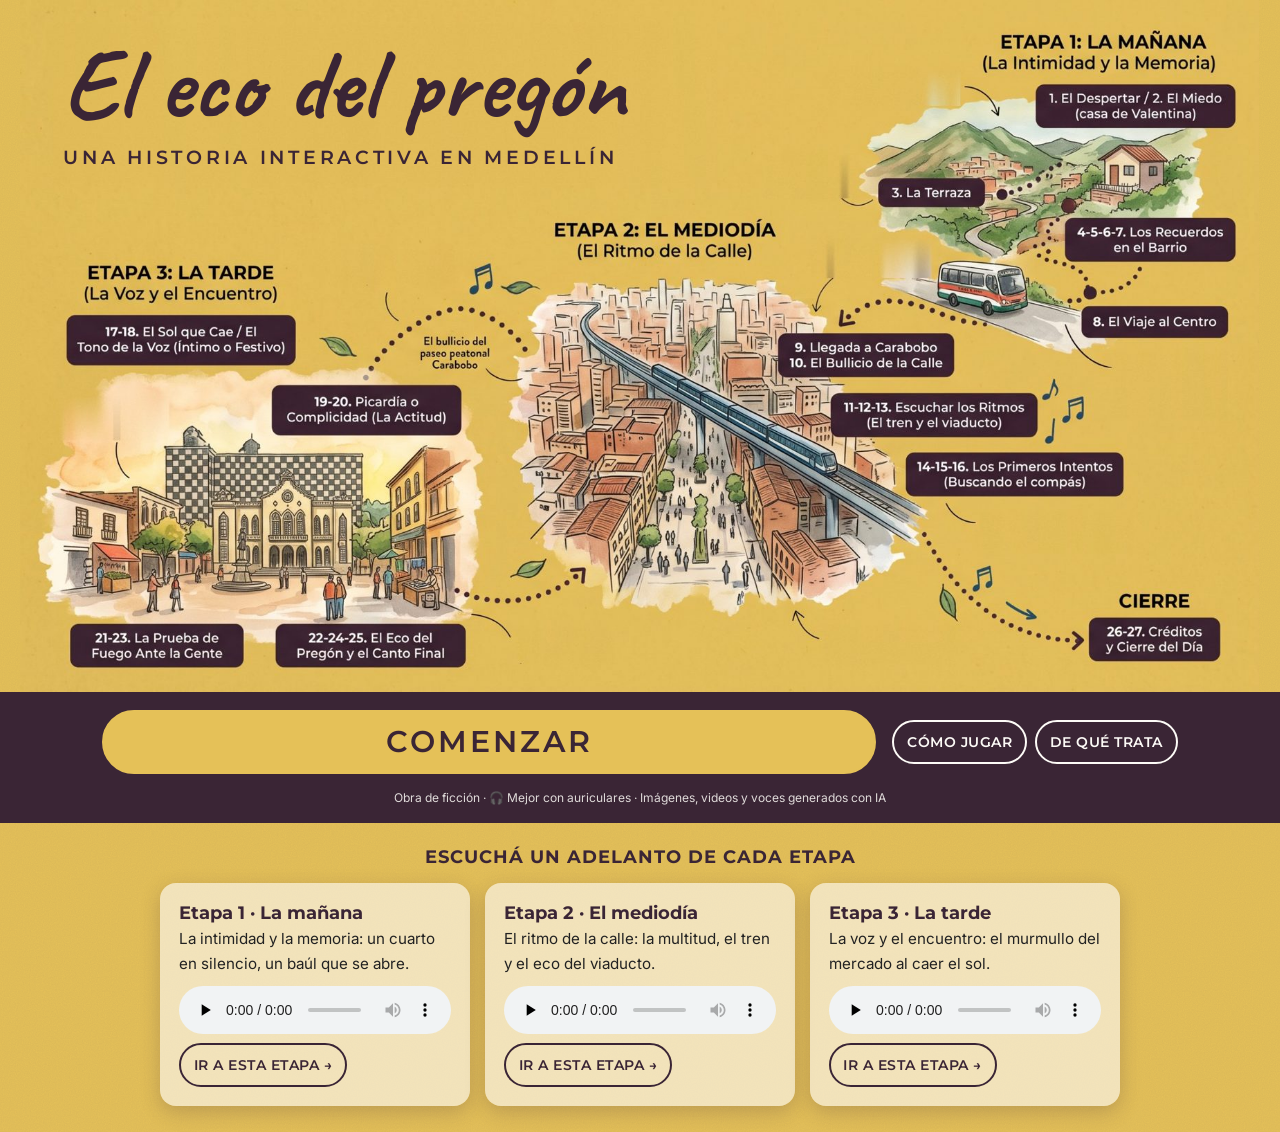
==== index.html @ 934580f1 "Add files via upload" ====
<!DOCTYPE html>
<html lang="es">
<head>
  <meta charset="utf-8">
  <meta name="viewport" content="width=device-width, initial-scale=1, viewport-fit=cover">
  <meta name="theme-color" content="#3A2535">
  <title>El eco del pregón · Narrativa interactiva</title>
  <meta name="description" content="Acompañá a Valentina, un personaje ficticio, a crear su primer pregón durante una jornada en Medellín. Expansión de ficción inspirada en Pregoneros de Medellín.">
  <link rel="license" href="https://creativecommons.org/licenses/by-sa/4.0/">
  <link rel="preconnect" href="https://fonts.googleapis.com">
  <link rel="preconnect" href="https://fonts.gstatic.com" crossorigin>
  <link rel="stylesheet" href="style.css">
  <!--
    Esta página NO usa JavaScript.
    - Navegación: enlaces #nodoXX + CSS :target.
    - Elecciones (memoria, ritmo, actitud): botones de radio + CSS :has().
    - "Estás aquí": una vista de mapa por nodo, alcanzada con enlaces.
    Requiere un navegador actualizado (Chrome/Edge 105+, Safari 15.4+, Firefox 121+).
  -->
</head>
<body>

<section class="portada" id="portada" aria-labelledby="tportada">
  <div class="portada-top">
    <h1 id="tportada" class="portada-titulo">El eco del pregón</h1>
    <p class="portada-sub"><span class="eq" aria-hidden="true"><i></i><i></i><i></i><i></i></span> Una historia interactiva en Medellín</p>
  </div>
  <div class="mapa-scroll">
    <div class="mapa-lienzo">
      <img src="mapa-fondo.jpg" alt="Mapa ilustrado del recorrido de Valentina en tres etapas: la mañana en las comunas de la montaña, el mediodía junto al tren elevado y la tarde en una plaza." width="1791" height="1000">
      <div class="titulo-sobre-mapa" aria-hidden="true"><span class="t1">El eco del pregón</span><span class="t2">Una historia interactiva en Medellín</span></div>
      <svg class="zonas" viewBox="0 0 100 55.8" preserveAspectRatio="none" role="group" aria-label="Etapas del recorrido">
          <a class="zona z1" href="#nodo01" aria-label="Etapa 1, la mañana: ir al comienzo"><polygon points="66,0 100,0 100,27.5 85,27.5 85,26 66,26"/></a>
          <a class="zona z2" href="#nodo09" aria-label="Etapa 2, el mediodía: ir a esa etapa"><polygon points="36,17 62,17 62,26.5 90,26.5 90,40 76,40 76,50 36,50"/></a>
          <a class="zona z3" href="#nodo17" aria-label="Etapa 3, la tarde: ir a esa etapa"><polygon points="0,21 36,21 36,55.8 0,55.8"/></a>
      </svg>
    </div>
  </div>
  <p class="portada-pista">↔ Deslizá el mapa para recorrerlo</p>
  <div class="portada-panel">
    <a class="btn btn-comenzar" href="#nodo01">Comenzar</a>
    <div class="portada-botones">
      <a class="btn btn-peq" href="#como-jugar">Cómo jugar</a>
      <a class="btn btn-peq" href="#acerca">De qué trata</a>
    </div>
    <p class="mini">Obra de ficción · 🎧 Mejor con auriculares · Imágenes, videos y voces generados con IA</p>
  </div>
  <div class="etapas" aria-label="Adelanto sonoro de cada etapa">
    <h2 class="etapas-titulo">Escuchá un adelanto de cada etapa</h2>
      <article class="etapa-card e1">
        <h3>Etapa 1 · La mañana</h3>
        <p>La intimidad y la memoria: un cuarto en silencio, un baúl que se abre.</p>
        <audio controls preload="none" aria-label="Adelanto sonoro: Etapa 1 · La mañana"><source src="nodo04.mp3" type="audio/mpeg"></audio>
        <a class="btn btn-peq" href="#nodo01">Ir a esta etapa →</a>
      </article>
      <article class="etapa-card e2">
        <h3>Etapa 2 · El mediodía</h3>
        <p>El ritmo de la calle: la multitud, el tren y el eco del viaducto.</p>
        <audio controls preload="none" aria-label="Adelanto sonoro: Etapa 2 · El mediodía"><source src="nodo10.mp3" type="audio/mpeg"></audio>
        <a class="btn btn-peq" href="#nodo09">Ir a esta etapa →</a>
      </article>
      <article class="etapa-card e3">
        <h3>Etapa 3 · La tarde</h3>
        <p>La voz y el encuentro: el murmullo del mercado al caer el sol.</p>
        <audio controls preload="none" aria-label="Adelanto sonoro: Etapa 3 · La tarde"><source src="nodo15.mp3" type="audio/mpeg"></audio>
        <a class="btn btn-peq" href="#nodo17">Ir a esta etapa →</a>
      </article>
  </div>
</section>

  <form id="juego" action="#" method="get">
  <button type="submit" disabled hidden aria-hidden="true" tabindex="-1"></button>
  <main>

<section class="nodo inicio" id="como-jugar" aria-labelledby="tcomo-jugar">
  <div class="barra"><div class="barra-in">
    <a class="marca" href="#portada">El eco del pregón</a>
    <a class="btn-mapa" href="#mapa" aria-label="Ver el mapa y dónde estás"><svg class="ico-mapa" viewBox="0 0 24 24" width="20" height="20" aria-hidden="true" focusable="false"><path d="M3 6.5 9 4l6 2.5L21 4v13.5L15 20l-6-2.5L3 20V6.5Z" fill="none" stroke="currentColor" stroke-width="1.8" stroke-linejoin="round"/><path d="M9 4v13.5M15 6.5V20" stroke="currentColor" stroke-width="1.8"/></svg><span>Mapa</span></a>
  </div></div>
  <div class="pagina">
    <header class="nodo-cab">
      <p class="franja"><span class="chip chip-franja">Antes de empezar</span> </p>
      <h1 id="tcomo-jugar">Cómo jugar</h1>
      <div class="progreso" role="img" aria-label="Avance de la jornada: 0%"><span style="width:0%"></span></div>
    </header>
    <div class="cuerpo">
    <ol class="pasos">
      <li><strong>Acompañás a Valentina.</strong> No la controlás: la ayudás a decidir cómo suena su primer pregón durante un día.</li>
      <li><strong>Elegí tocando los botones.</strong> Las decisiones de <em>escucha</em> llevan 🎧 y las de <em>memoria</em> y <em>actitud</em> llevan ♥. No hay respuestas correctas.</li>
      <li><strong>Escuchá.</strong> Los sonidos arrancan solos. Usá auriculares si podés. El botón 🔊 de la esquina inferior derecha silencia todo.</li>
      <li><strong>Mirá alrededor.</strong> En algunas escenas, deslizá el dedo hacia los costados y tocá los puntos ● para descubrir detalles.</li>
      <li><strong>Mirá el mapa.</strong> El botón 🗺 Mapa de arriba te muestra dónde estás en el recorrido.</li>
      <li><strong>Al final</strong> escuchás tu pregón, armado con lo que elegiste. Podés jugar de nuevo y probar otras decisiones.</li>
    </ol>
    <p>⏱ Dura entre 10 y 15 minutos.</p>
    </div>
  </div>
    <nav class="acciones" aria-label="Continuar">
      <a class="btn btn-sec" href="#portada">← Volver a la portada</a>
      <a class="btn btn-memoria" href="#nodo01">Comenzar</a>
    </nav>
</section>

<section class="nodo inicio" id="acerca" aria-labelledby="tacerca">
  <div class="barra"><div class="barra-in">
    <a class="marca" href="#portada">El eco del pregón</a>
    <a class="btn-mapa" href="#mapa" aria-label="Ver el mapa y dónde estás"><svg class="ico-mapa" viewBox="0 0 24 24" width="20" height="20" aria-hidden="true" focusable="false"><path d="M3 6.5 9 4l6 2.5L21 4v13.5L15 20l-6-2.5L3 20V6.5Z" fill="none" stroke="currentColor" stroke-width="1.8" stroke-linejoin="round"/><path d="M9 4v13.5M15 6.5V20" stroke="currentColor" stroke-width="1.8"/></svg><span>Mapa</span></a>
  </div></div>
  <div class="pagina">
    <header class="nodo-cab">
      <p class="franja"><span class="chip chip-franja">Antes de empezar</span> </p>
      <h1 id="tacerca">De qué trata</h1>
      <div class="progreso" role="img" aria-label="Avance de la jornada: 0%"><span style="width:0%"></span></div>
    </header>
    <div class="cuerpo">
    <div class="aviso" role="note">
      <p><strong>Aviso:</strong> Valentina y su jornada son <strong>ficción</strong>. No hay hechos, frases ni personas reales atribuidas a los vendedores del documental. El entorno y las prácticas se inspiran en <em>Pregoneros de Medellín</em>; esta obra no es una continuación oficial ni cuenta con el aval de sus autores.</p>
      <p>Imágenes, videos y voces fueron generados con inteligencia artificial.</p>
    </div>
    <h2>La historia</h2>
    <p>Valentina es una joven de Medellín que quiere salir a vender en la calle, pero todavía no tiene su pregón. Durante una jornada, de la mañana a la noche, va buscando sus palabras, su ritmo y su manera de presentarse. Vos la acompañás y decidís qué sonidos escuchar y qué recuerdos llevarse.</p>
    <h2>Para qué la hicimos</h2>
    <p>Es una expansión transmedia interactiva de <em>Pregoneros de Medellín</em>. En lugar de repetir las historias del documental, cuenta algo nuevo: <strong>el comienzo de un oficio y el nacimiento de una voz propia</strong>.</p>
    <p>Queremos que quien juegue entienda cómo intervienen la memoria, la creatividad y el vínculo con los otros al crear un pregón, y que se acuerde de las voces de su propio barrio.</p>
    <p><em>FALTA: indicar materia, cátedra, institución y año del trabajo final.</em></p>
    <figure>
      <video controls playsinline preload="metadata" poster="poster-teaser.jpg" width="1280" height="720">
        <source src="video-teaser.mp4" type="video/mp4">
        Tu navegador no puede reproducir este video.
      </video>
      <figcaption>Teaser. Video generado con IA; personajes y lugares ficticios.</figcaption>
    </figure>
    <details><summary>Descripción del video (alternativa en texto)</summary><p>Valentina, mirando a cámara, habla desde una terraza con vista a la ciudad y las laderas; luego aparece sonriendo en una plaza al atardecer, con luces colgantes y vendedores.</p></details>
    </div>
  </div>
    <nav class="acciones" aria-label="Continuar">
      <a class="btn btn-sec" href="#portada">← Volver a la portada</a>
      <a class="btn btn-memoria" href="#nodo01">Comenzar</a>
    </nav>
</section>

<section class="nodo manana" id="nodo01" aria-labelledby="tnodo01">
  <div class="barra"><div class="barra-in">
    <a class="marca" href="#portada">El eco del pregón</a>
    <a class="btn-mapa" href="#pin-n01" aria-label="Ver el mapa y dónde estás"><svg class="ico-mapa" viewBox="0 0 24 24" width="20" height="20" aria-hidden="true" focusable="false"><path d="M3 6.5 9 4l6 2.5L21 4v13.5L15 20l-6-2.5L3 20V6.5Z" fill="none" stroke="currentColor" stroke-width="1.8" stroke-linejoin="round"/><path d="M9 4v13.5M15 6.5V20" stroke="currentColor" stroke-width="1.8"/></svg><span>Mapa</span></a>
  </div></div>
  <div class="pagina">
    <header class="nodo-cab">
      <p class="franja"><span class="chip chip-franja">Mañana · 6:00</span> <span class="chip">Nodo 1 de 27</span></p>
      <h1 id="tnodo01">El Despertar</h1>
      <div class="progreso" role="img" aria-label="Avance de la jornada: 4%"><span style="width:4%"></span></div>
    </header>
    <div class="cuerpo">
    <p>Son las seis de la mañana. La luz fría entra por la ventana y el barrio está casi en silencio. Valentina abre los ojos antes de que suene la alarma.</p>
    <p>Hoy sale a vender por primera vez, y todavía no sabe qué va a decir.</p>
    </div>
  </div>
    <nav class="acciones" aria-label="Continuar">
      <a class="btn btn-escucha" href="#nodo02">🎧 Levantarse y escuchar</a>
      <a class="btn btn-sec" href="#portada">Inicio</a>
    </nav>
</section>

<section class="nodo manana" id="nodo02" aria-labelledby="tnodo02">
  <div class="barra"><div class="barra-in">
    <a class="marca" href="#portada">El eco del pregón</a>
    <a class="btn-mapa" href="#pin-n02" aria-label="Ver el mapa y dónde estás"><svg class="ico-mapa" viewBox="0 0 24 24" width="20" height="20" aria-hidden="true" focusable="false"><path d="M3 6.5 9 4l6 2.5L21 4v13.5L15 20l-6-2.5L3 20V6.5Z" fill="none" stroke="currentColor" stroke-width="1.8" stroke-linejoin="round"/><path d="M9 4v13.5M15 6.5V20" stroke="currentColor" stroke-width="1.8"/></svg><span>Mapa</span></a>
  </div></div>
  <div class="pagina">
    <header class="nodo-cab">
      <p class="franja"><span class="chip chip-franja">Mañana · 6:00</span> <span class="chip">Nodo 2 de 27</span></p>
      <h1 id="tnodo02">El Miedo</h1>
      <div class="progreso" role="img" aria-label="Avance de la jornada: 7%"><span style="width:7%"></span></div>
    </header>
    <div class="cuerpo">
    <figure>
      <img src="nodo02.jpg" alt="Valentina, una joven de pelo oscuro recogido, sentada en el borde de la cama en un cuarto de paredes descascaradas. Tiene la mirada baja y los ojos húmedos." width="1600" height="893">
      <figcaption>Imagen generada con IA. Personas y lugares ficticios.</figcaption>
    </figure>
    <p>Valentina se sienta en el borde de la cama y siente un nudo en la garganta. ¿Y si nadie la escucha? ¿Y si, justo cuando tenga que hablar, no le sale la voz?</p>
    </div>
  </div>
    <nav class="acciones" aria-label="Continuar">
      <a class="btn btn-escucha" href="#nodo03">Respirar hondo y salir a la terraza</a>
      <a class="btn btn-sec" href="#nodo01">← Volver</a>
    </nav>
</section>

<section class="nodo manana" id="nodo03" aria-labelledby="tnodo03">
  <div class="barra"><div class="barra-in">
    <a class="marca" href="#portada">El eco del pregón</a>
    <a class="btn-mapa" href="#pin-n03" aria-label="Ver el mapa y dónde estás"><svg class="ico-mapa" viewBox="0 0 24 24" width="20" height="20" aria-hidden="true" focusable="false"><path d="M3 6.5 9 4l6 2.5L21 4v13.5L15 20l-6-2.5L3 20V6.5Z" fill="none" stroke="currentColor" stroke-width="1.8" stroke-linejoin="round"/><path d="M9 4v13.5M15 6.5V20" stroke="currentColor" stroke-width="1.8"/></svg><span>Mapa</span></a>
  </div></div>
  <div class="pagina">
    <header class="nodo-cab">
      <p class="franja"><span class="chip chip-franja">Mañana · 6:00</span> <span class="chip">Nodo 3 de 27</span></p>
      <h1 id="tnodo03">La Terraza</h1>
      <div class="progreso" role="img" aria-label="Avance de la jornada: 11%"><span style="width:11%"></span></div>
    </header>
    <div class="cuerpo">
    <figure class="panor">
      <p class="pista">↔ Deslizá para mirar alrededor y tocá los puntos ●</p>
      <div class="panor-vista" tabindex="0" role="group" aria-label="Escena para mirar alrededor. Vista desde una terraza de ladrillo hacia laderas pobladas de casas de ladrillo rojo, con niebla entre las montañas y cables de luz en primer plano.">
        <div class="panor-lienzo">
          <img src="nodo03.jpg" alt="Vista desde una terraza de ladrillo hacia laderas pobladas de casas de ladrillo rojo, con niebla entre las montañas y cables de luz en primer plano." width="1600" height="893">
        <details class="punto" style="left:40%;top:28%">
          <summary><span class="solo-lectores">Tocar para ver un detalle de la escena</span></summary>
          <p>Una cabina de cable cruza el cielo gris. Valentina la mira pasar y piensa en cuánta gente sube y baja la montaña cada mañana.</p>
        </details>
        <details class="punto" style="left:24%;top:66%">
          <summary><span class="solo-lectores">Tocar para ver un detalle de la escena</span></summary>
          <p>La baranda está fría. Valentina apoya las manos y respira hondo antes de bajar.</p>
        </details>
        <details class="punto" style="left:80%;top:68%">
          <summary><span class="solo-lectores">Tocar para ver un detalle de la escena</span></summary>
          <p>Techos de ladrillo y de chapa, uno pegado al otro. Desde acá arriba, el barrio parece un rompecabezas.</p>
        </details>
        </div>
      </div>
      <figcaption>Imagen generada con IA. Personas y lugares ficticios.</figcaption>
    </figure>
    <figure>
      <video controls playsinline preload="metadata" poster="poster-terraza-360.jpg" width="1280" height="720">
        <source src="video-terraza-360.mp4" type="video/mp4">
        Tu navegador no puede reproducir este video.
      </video>
      <figcaption>Recorrido en primera persona por la terraza. Video generado con IA; personajes y lugares ficticios.</figcaption>
    </figure>
    <details><summary>Descripción del video (alternativa en texto)</summary><p>Vista en primera persona desde una terraza con baranda de madera: las manos apoyadas en la baranda, techos de ladrillo, una ladera con casas y cabinas de cable aéreo cruzando el cielo nublado. La cámara gira lentamente.</p></details>
    <p>Desde la terraza, la ciudad despierta entre la niebla. Allá abajo, en el centro, la espera su primer día de trabajo. Antes de bajar, quiere llevarse algo de su historia.</p>
    </div>
  </div>
    <nav class="acciones" aria-label="Continuar">
      <a class="btn btn-memoria" href="#nodo04">♥ Abrir el baúl de los recuerdos</a>
      <a class="btn btn-sec" href="#nodo02">← Volver</a>
    </nav>
</section>

<section class="nodo manana" id="nodo04" aria-labelledby="tnodo04">
  <div class="barra"><div class="barra-in">
    <a class="marca" href="#portada">El eco del pregón</a>
    <a class="btn-mapa" href="#pin-n04" aria-label="Ver el mapa y dónde estás"><svg class="ico-mapa" viewBox="0 0 24 24" width="20" height="20" aria-hidden="true" focusable="false"><path d="M3 6.5 9 4l6 2.5L21 4v13.5L15 20l-6-2.5L3 20V6.5Z" fill="none" stroke="currentColor" stroke-width="1.8" stroke-linejoin="round"/><path d="M9 4v13.5M15 6.5V20" stroke="currentColor" stroke-width="1.8"/></svg><span>Mapa</span></a>
  </div></div>
  <div class="pagina">
    <header class="nodo-cab">
      <p class="franja"><span class="chip chip-franja">Mañana · 6:00</span> <span class="chip">Nodo 4 de 27</span></p>
      <h1 id="tnodo04">El Baúl de los Recuerdos</h1>
      <div class="progreso" role="img" aria-label="Avance de la jornada: 15%"><span style="width:15%"></span></div>
    </header>
    <div class="cuerpo">
    <div class="audio-ambiente">
      <p class="audio-cab"><span class="eq" aria-hidden="true"><i></i><i></i><i></i><i></i></span> <strong>Sonido de esta escena</strong></p>
      <p class="audio-ayuda">Tocá ▶ para escuchar. Se oye mejor con auriculares.</p>
      <audio controls preload="metadata" loop aria-label="Sonido del nodo 4">
        <source src="nodo04.mp3" type="audio/mpeg">
      </audio>
      <details><summary>Leer la transcripción / descripción</summary><p>Una habitación en silencio. Tela que se mueve, la tapa de un baúl de madera que cruje al abrirse y, muy lejos, una calle.</p></details>
    </div>
    <p>Debajo de la cama hay un baúl de madera. Valentina levanta la tapa y salen telas, papeles, una foto. No puede llevarse todo. <strong>¿Qué recuerdo va a ser el corazón de su pregón?</strong></p>
    <div class="opciones" role="radiogroup" aria-label="Recuerdo que Valentina se lleva">
      <input class="opcion" type="radio" name="mem" id="mem-abuela">
      <label class="opt opt-memoria" for="mem-abuela"><span class="ico" aria-hidden="true">♥</span><span class="txt"><strong>El puesto de su abuela</strong><small>El cuidado y la paciencia de quien le enseñó el oficio.</small></span><span class="tilde" aria-hidden="true">✓</span></label>
      <input class="opcion" type="radio" name="mem" id="mem-barrio">
      <label class="opt opt-memoria" for="mem-barrio"><span class="ico" aria-hidden="true">♥</span><span class="txt"><strong>El silencio del barrio</strong><small>Lo pequeño que casi no se oye a esa hora.</small></span><span class="tilde" aria-hidden="true">✓</span></label>
    </div>
    <p class="pista" id="pista-mem">Elegí un recuerdo para continuar.</p>
    </div>
  </div>
    <nav class="acciones" aria-label="Continuar">
      <a class="btn btn-memoria continuar c-abuela" href="#nodo05">Continuar →</a>
      <a class="btn btn-memoria continuar c-barrio" href="#nodo06">Continuar →</a>
      <a class="btn btn-sec" href="#nodo03">← Volver</a>
    </nav>
</section>

<section class="nodo manana" id="nodo05" aria-labelledby="tnodo05">
  <div class="barra"><div class="barra-in">
    <a class="marca" href="#portada">El eco del pregón</a>
    <a class="btn-mapa" href="#pin-n05" aria-label="Ver el mapa y dónde estás"><svg class="ico-mapa" viewBox="0 0 24 24" width="20" height="20" aria-hidden="true" focusable="false"><path d="M3 6.5 9 4l6 2.5L21 4v13.5L15 20l-6-2.5L3 20V6.5Z" fill="none" stroke="currentColor" stroke-width="1.8" stroke-linejoin="round"/><path d="M9 4v13.5M15 6.5V20" stroke="currentColor" stroke-width="1.8"/></svg><span>Mapa</span></a>
  </div></div>
  <div class="pagina">
    <header class="nodo-cab">
      <p class="franja"><span class="chip chip-franja">Mañana · 6:00</span> <span class="chip">Nodo 5 de 27</span></p>
      <h1 id="tnodo05">Memorias de la Abuela</h1>
      <div class="progreso" role="img" aria-label="Avance de la jornada: 19%"><span style="width:19%"></span></div>
    </header>
    <div class="cuerpo">
    <figure>
      <img src="nodo05.jpg" alt="Fotografía antigua de una mujer mayor con delantal de flores acomodando mangos y arepas en un puesto callejero de madera, con buses de época al fondo." width="1600" height="893">
      <figcaption>Imagen generada con IA. Personas y lugares ficticios. Foto ficticia.</figcaption>
    </figure>
    <p>En la foto, la abuela de Valentina acomoda mangos en su puesto. Casi nunca gritaba: ordenaba la fruta con cuidado y la gente se acercaba sola. Valentina recuerda que de ella aprendió que un trabajo hecho con cariño se nota.</p>
    </div>
  </div>
    <nav class="acciones" aria-label="Continuar">
      <a class="btn btn-memoria" href="#nodo07">Continuar →</a>
      <a class="btn btn-sec" href="#nodo04">← Volver</a>
    </nav>
</section>

<section class="nodo manana" id="nodo06" aria-labelledby="tnodo06">
  <div class="barra"><div class="barra-in">
    <a class="marca" href="#portada">El eco del pregón</a>
    <a class="btn-mapa" href="#pin-n06" aria-label="Ver el mapa y dónde estás"><svg class="ico-mapa" viewBox="0 0 24 24" width="20" height="20" aria-hidden="true" focusable="false"><path d="M3 6.5 9 4l6 2.5L21 4v13.5L15 20l-6-2.5L3 20V6.5Z" fill="none" stroke="currentColor" stroke-width="1.8" stroke-linejoin="round"/><path d="M9 4v13.5M15 6.5V20" stroke="currentColor" stroke-width="1.8"/></svg><span>Mapa</span></a>
  </div></div>
  <div class="pagina">
    <header class="nodo-cab">
      <p class="franja"><span class="chip chip-franja">Mañana · 6:00</span> <span class="chip">Nodo 6 de 27</span></p>
      <h1 id="tnodo06">El Silencio del Barrio</h1>
      <div class="progreso" role="img" aria-label="Avance de la jornada: 22%"><span style="width:22%"></span></div>
    </header>
    <div class="cuerpo">
    <p>A esta hora el barrio todavía no suena fuerte. Valentina se queda quieta y empieza a notar lo pequeño: una puerta que se abre, una olla en una cocina, un perro, el aire frío de la ladera. Es un silencio con mucho adentro, y quiere que su pregón lo lleve.</p>
    </div>
  </div>
    <nav class="acciones" aria-label="Continuar">
      <a class="btn btn-memoria" href="#nodo07">Continuar →</a>
      <a class="btn btn-sec" href="#nodo04">← Volver</a>
    </nav>
</section>

<section class="nodo manana" id="nodo07" aria-labelledby="tnodo07">
  <div class="barra"><div class="barra-in">
    <a class="marca" href="#portada">El eco del pregón</a>
    <a class="btn-mapa" href="#pin-n07" aria-label="Ver el mapa y dónde estás"><svg class="ico-mapa" viewBox="0 0 24 24" width="20" height="20" aria-hidden="true" focusable="false"><path d="M3 6.5 9 4l6 2.5L21 4v13.5L15 20l-6-2.5L3 20V6.5Z" fill="none" stroke="currentColor" stroke-width="1.8" stroke-linejoin="round"/><path d="M9 4v13.5M15 6.5V20" stroke="currentColor" stroke-width="1.8"/></svg><span>Mapa</span></a>
  </div></div>
  <div class="pagina">
    <header class="nodo-cab">
      <p class="franja"><span class="chip chip-franja">Mañana · 6:00</span> <span class="chip">Nodo 7 de 27</span></p>
      <h1 id="tnodo07">Decisiones Internas</h1>
      <div class="progreso" role="img" aria-label="Avance de la jornada: 26%"><span style="width:26%"></span></div>
    </header>
    <div class="cuerpo">
    <p class="si-abuela">Valentina se lleva el recuerdo del puesto de su abuela: el cuidado, la paciencia, la fruta bien acomodada.</p>
    <p class="si-barrio">Valentina se lleva el silencio del barrio donde amaneció: lo pequeño, lo que casi no se oye.</p>
    <p>Ese recuerdo va a ser el corazón de su pregón. Es hora de bajar al centro.</p>
    </div>
  </div>
    <nav class="acciones" aria-label="Continuar">
      <a class="btn btn-escucha" href="#nodo08">Bajar al centro →</a>
      <a class="btn btn-sec" href="#nodo04">← Volver</a>
    </nav>
</section>

<section class="nodo manana" id="nodo08" aria-labelledby="tnodo08">
  <div class="barra"><div class="barra-in">
    <a class="marca" href="#portada">El eco del pregón</a>
    <a class="btn-mapa" href="#pin-n08" aria-label="Ver el mapa y dónde estás"><svg class="ico-mapa" viewBox="0 0 24 24" width="20" height="20" aria-hidden="true" focusable="false"><path d="M3 6.5 9 4l6 2.5L21 4v13.5L15 20l-6-2.5L3 20V6.5Z" fill="none" stroke="currentColor" stroke-width="1.8" stroke-linejoin="round"/><path d="M9 4v13.5M15 6.5V20" stroke="currentColor" stroke-width="1.8"/></svg><span>Mapa</span></a>
  </div></div>
  <div class="pagina">
    <header class="nodo-cab">
      <p class="franja"><span class="chip chip-franja">Mañana · 6:00</span> <span class="chip">Nodo 8 de 27</span></p>
      <h1 id="tnodo08">El Viaje al Centro</h1>
      <div class="progreso" role="img" aria-label="Avance de la jornada: 30%"><span style="width:30%"></span></div>
    </header>
    <div class="cuerpo">
    <figure>
      <video controls playsinline preload="metadata" poster="poster08.jpg" width="1280" height="720">
        <source src="nodo08.mp4" type="video/mp4">
        Tu navegador no puede reproducir este video.
      </video>
      <figcaption>Pieza audiovisual 1. Video generado con IA; personajes y lugares ficticios.</figcaption>
    </figure>
    <details><summary>Descripción del video (alternativa en texto)</summary><p>Valentina viaja sentada junto a la ventana de un bus. Con la mirada pensativa, ve pasar la ciudad, las laderas y motos. La luz es de mañana.</p></details>
    </div>
  </div>
    <nav class="acciones" aria-label="Continuar">
      <a class="btn btn-escucha" href="#nodo09">Continuar →</a>
      <a class="btn btn-sec" href="#nodo07">← Volver</a>
    </nav>
</section>

<section class="nodo mediodia" id="nodo09" aria-labelledby="tnodo09">
  <div class="barra"><div class="barra-in">
    <a class="marca" href="#portada">El eco del pregón</a>
    <a class="btn-mapa" href="#pin-n09" aria-label="Ver el mapa y dónde estás"><svg class="ico-mapa" viewBox="0 0 24 24" width="20" height="20" aria-hidden="true" focusable="false"><path d="M3 6.5 9 4l6 2.5L21 4v13.5L15 20l-6-2.5L3 20V6.5Z" fill="none" stroke="currentColor" stroke-width="1.8" stroke-linejoin="round"/><path d="M9 4v13.5M15 6.5V20" stroke="currentColor" stroke-width="1.8"/></svg><span>Mapa</span></a>
  </div></div>
  <div class="pagina">
    <header class="nodo-cab">
      <p class="franja"><span class="chip chip-franja">Mediodía · 12:00</span> <span class="chip">Nodo 9 de 27</span></p>
      <h1 id="tnodo09">Llegada a Carabobo</h1>
      <div class="progreso" role="img" aria-label="Avance de la jornada: 33%"><span style="width:33%"></span></div>
    </header>
    <div class="cuerpo">
    <figure>
      <video controls playsinline preload="metadata" poster="poster-mediodia.jpg" width="1280" height="720">
        <source src="video-mediodia.mp4" type="video/mp4">
        Tu navegador no puede reproducir este video.
      </video>
      <figcaption>Llegada al centro, en primera persona. Video generado con IA; personajes y lugares ficticios.</figcaption>
    </figure>
    <details><summary>Descripción del video (alternativa en texto)</summary><p>Vista en primera persona caminando por una calle del centro: mucha gente de pie y caminando, comercios con carteles, sombrillas y un edificio de esquina color amarillo.</p></details>
    <div class="audio-ambiente">
      <p class="audio-cab"><span class="eq" aria-hidden="true"><i></i><i></i><i></i><i></i></span> <strong>Sonido de esta escena</strong></p>
      <p class="audio-ayuda">Tocá ▶ para escuchar. Se oye mejor con auriculares.</p>
      <audio controls preload="metadata" loop aria-label="Sonido del nodo 9">
        <source src="nodo09.mp3" type="audio/mpeg">
      </audio>
      <details><summary>Leer la transcripción / descripción</summary><p>Calle peatonal concurrida al mediodía: murmullo de multitud que crece, pasos y motores de buses a lo lejos.</p></details>
    </div>
    <p>Mediodía. El centro la recibe con una multitud que no se detiene. Hay tanta gente que Valentina siente que su voz sería una más entre mil.</p>
    </div>
  </div>
    <nav class="acciones" aria-label="Continuar">
      <a class="btn btn-escucha" href="#nodo10">Continuar →</a>
      <a class="btn btn-sec" href="#nodo08">← Volver</a>
    </nav>
</section>

<section class="nodo mediodia" id="nodo10" aria-labelledby="tnodo10">
  <div class="barra"><div class="barra-in">
    <a class="marca" href="#portada">El eco del pregón</a>
    <a class="btn-mapa" href="#pin-n10" aria-label="Ver el mapa y dónde estás"><svg class="ico-mapa" viewBox="0 0 24 24" width="20" height="20" aria-hidden="true" focusable="false"><path d="M3 6.5 9 4l6 2.5L21 4v13.5L15 20l-6-2.5L3 20V6.5Z" fill="none" stroke="currentColor" stroke-width="1.8" stroke-linejoin="round"/><path d="M9 4v13.5M15 6.5V20" stroke="currentColor" stroke-width="1.8"/></svg><span>Mapa</span></a>
  </div></div>
  <div class="pagina">
    <header class="nodo-cab">
      <p class="franja"><span class="chip chip-franja">Mediodía · 12:00</span> <span class="chip">Nodo 10 de 27</span></p>
      <h1 id="tnodo10">El Bullicio de la Calle</h1>
      <div class="progreso" role="img" aria-label="Avance de la jornada: 37%"><span style="width:37%"></span></div>
    </header>
    <div class="cuerpo">
    <div class="audio-ambiente">
      <p class="audio-cab"><span class="eq" aria-hidden="true"><i></i><i></i><i></i><i></i></span> <strong>Sonido de esta escena</strong></p>
      <p class="audio-ayuda">Tocá ▶ para escuchar. Se oye mejor con auriculares.</p>
      <audio controls preload="metadata" loop aria-label="Sonido del nodo 10">
        <source src="nodo10.mp3" type="audio/mpeg">
      </audio>
      <details><summary>Leer la transcripción / descripción</summary><p>Ruido urbano superpuesto: muchas voces, motos y buses, bocinas, pasos y bolsas plásticas. No se entienden palabras.</p></details>
    </div>
    <p>Voces, motores, pasos, bolsas. Todo suena a la vez. Valentina cierra los ojos e intenta encontrar algo ordenado dentro del ruido.</p>
    </div>
  </div>
    <nav class="acciones" aria-label="Continuar">
      <a class="btn btn-escucha" href="#nodo11">Continuar →</a>
      <a class="btn btn-sec" href="#nodo09">← Volver</a>
    </nav>
</section>

<section class="nodo mediodia" id="nodo11" aria-labelledby="tnodo11">
  <div class="barra"><div class="barra-in">
    <a class="marca" href="#portada">El eco del pregón</a>
    <a class="btn-mapa" href="#pin-n11" aria-label="Ver el mapa y dónde estás"><svg class="ico-mapa" viewBox="0 0 24 24" width="20" height="20" aria-hidden="true" focusable="false"><path d="M3 6.5 9 4l6 2.5L21 4v13.5L15 20l-6-2.5L3 20V6.5Z" fill="none" stroke="currentColor" stroke-width="1.8" stroke-linejoin="round"/><path d="M9 4v13.5M15 6.5V20" stroke="currentColor" stroke-width="1.8"/></svg><span>Mapa</span></a>
  </div></div>
  <div class="pagina">
    <header class="nodo-cab">
      <p class="franja"><span class="chip chip-franja">Mediodía · 12:00</span> <span class="chip">Nodo 11 de 27</span></p>
      <h1 id="tnodo11">Escuchar los Ritmos</h1>
      <div class="progreso" role="img" aria-label="Avance de la jornada: 41%"><span style="width:41%"></span></div>
    </header>
    <div class="cuerpo">
    <div class="audio-ambiente">
      <p class="audio-cab"><span class="eq" aria-hidden="true"><i></i><i></i><i></i><i></i></span> <strong>Sonido de esta escena</strong></p>
      <p class="audio-ayuda">Tocá ▶ para escuchar. Se oye mejor con auriculares.</p>
      <audio controls preload="metadata" loop aria-label="Sonido del nodo 11">
        <source src="nodo11.mp3" type="audio/mpeg">
      </audio>
      <details><summary>Leer la transcripción / descripción</summary><p>Dos capas de sonido que se pueden distinguir: un raspado y golpeteo metálico, seco y rítmico, y un eco largo como el de un puente de concreto.</p></details>
    </div>
    <p>Entre el ruido se separan dos cosas: un golpeteo metálico, seco, y un eco largo que viene de abajo del puente. <strong>¿A cuál le presta atención Valentina para marcar el compás de su pregón?</strong></p>
    <div class="opciones" role="radiogroup" aria-label="Ritmo que Valentina escucha">
      <input class="opcion" type="radio" name="rit" id="rit-metal">
      <label class="opt opt-escucha" for="rit-metal"><span class="ico" aria-hidden="true">🎧</span><span class="txt"><strong>El golpe metálico</strong><small>Seco y rápido: el tren y las espátulas sobre la plancha.</small></span><span class="tilde" aria-hidden="true">✓</span></label>
      <input class="opcion" type="radio" name="rit" id="rit-eco">
      <label class="opt opt-escucha" for="rit-eco"><span class="ico" aria-hidden="true">🎧</span><span class="txt"><strong>El eco largo</strong><small>Lento y expansivo: los sonidos bajo el viaducto.</small></span><span class="tilde" aria-hidden="true">✓</span></label>
    </div>
    <p class="pista" id="pista-rit">Elegí un sonido para continuar.</p>
    </div>
  </div>
    <nav class="acciones" aria-label="Continuar">
      <a class="btn btn-escucha continuar c-metal" href="#nodo12">Continuar →</a>
      <a class="btn btn-escucha continuar c-eco" href="#nodo13">Continuar →</a>
      <a class="btn btn-sec" href="#nodo10">← Volver</a>
    </nav>
</section>

<section class="nodo mediodia" id="nodo12" aria-labelledby="tnodo12">
  <div class="barra"><div class="barra-in">
    <a class="marca" href="#portada">El eco del pregón</a>
    <a class="btn-mapa" href="#pin-n12" aria-label="Ver el mapa y dónde estás"><svg class="ico-mapa" viewBox="0 0 24 24" width="20" height="20" aria-hidden="true" focusable="false"><path d="M3 6.5 9 4l6 2.5L21 4v13.5L15 20l-6-2.5L3 20V6.5Z" fill="none" stroke="currentColor" stroke-width="1.8" stroke-linejoin="round"/><path d="M9 4v13.5M15 6.5V20" stroke="currentColor" stroke-width="1.8"/></svg><span>Mapa</span></a>
  </div></div>
  <div class="pagina">
    <header class="nodo-cab">
      <p class="franja"><span class="chip chip-franja">Mediodía · 12:00</span> <span class="chip">Nodo 12 de 27</span></p>
      <h1 id="tnodo12">El Tren y el Metal</h1>
      <div class="progreso" role="img" aria-label="Avance de la jornada: 44%"><span style="width:44%"></span></div>
    </header>
    <div class="cuerpo">
    <figure>
      <video controls playsinline preload="metadata" poster="poster12.jpg" width="1280" height="720">
        <source src="nodo12.mp4" type="video/mp4">
        Tu navegador no puede reproducir este video.
      </video>
      <figcaption>Pieza audiovisual 2. Video generado con IA; personajes y lugares ficticios.</figcaption>
    </figure>
    <details><summary>Descripción del video (alternativa en texto)</summary><p>Un vendedor con delantal y gorra cocina sobre una plancha metálica, golpeando con una espátula. Detrás, un viaducto de tren elevado y sombrillas de colores. El sonido es percusivo.</p></details>
    </div>
  </div>
    <nav class="acciones" aria-label="Continuar">
      <a class="btn btn-escucha" href="#nodo14">Continuar →</a>
      <a class="btn btn-sec" href="#nodo11">← Volver</a>
    </nav>
</section>

<section class="nodo mediodia" id="nodo13" aria-labelledby="tnodo13">
  <div class="barra"><div class="barra-in">
    <a class="marca" href="#portada">El eco del pregón</a>
    <a class="btn-mapa" href="#pin-n13" aria-label="Ver el mapa y dónde estás"><svg class="ico-mapa" viewBox="0 0 24 24" width="20" height="20" aria-hidden="true" focusable="false"><path d="M3 6.5 9 4l6 2.5L21 4v13.5L15 20l-6-2.5L3 20V6.5Z" fill="none" stroke="currentColor" stroke-width="1.8" stroke-linejoin="round"/><path d="M9 4v13.5M15 6.5V20" stroke="currentColor" stroke-width="1.8"/></svg><span>Mapa</span></a>
  </div></div>
  <div class="pagina">
    <header class="nodo-cab">
      <p class="franja"><span class="chip chip-franja">Mediodía · 12:00</span> <span class="chip">Nodo 13 de 27</span></p>
      <h1 id="tnodo13">Ecos del Viaducto</h1>
      <div class="progreso" role="img" aria-label="Avance de la jornada: 48%"><span style="width:48%"></span></div>
    </header>
    <div class="cuerpo">
    <figure class="panor">
      <p class="pista">↔ Deslizá para mirar alrededor y tocá los puntos ●</p>
      <div class="panor-vista" tabindex="0" role="group" aria-label="Escena para mirar alrededor. Calle bajo dos viaductos de concreto elevados, con pilares enormes, peatones, motos estacionadas, taxis y buses.">
        <div class="panor-lienzo">
          <img src="nodo13.jpg" alt="Calle bajo dos viaductos de concreto elevados, con pilares enormes, peatones, motos estacionadas, taxis y buses." width="1600" height="893">
        <details class="punto" style="left:50%;top:22%">
          <summary><span class="solo-lectores">Tocar para ver un detalle de la escena</span></summary>
          <p>Los pilares de concreto sostienen el tren por encima de la calle. Cuando pasa, todo vibra un poco.</p>
        </details>
        <details class="punto" style="left:37%;top:60%">
          <summary><span class="solo-lectores">Tocar para ver un detalle de la escena</span></summary>
          <p>Un puesto bajo toldo, a la sombra del viaducto, con gente que pasa sin detenerse.</p>
        </details>
        <details class="punto" style="left:15%;top:86%">
          <summary><span class="solo-lectores">Tocar para ver un detalle de la escena</span></summary>
          <p>Motos estacionadas contra el cordón. Cada motor suena distinto cuando arranca.</p>
        </details>
        </div>
      </div>
      <figcaption>Imagen generada con IA. Personas y lugares ficticios.</figcaption>
    </figure>
    <div class="audio-ambiente">
      <p class="audio-cab"><span class="eq" aria-hidden="true"><i></i><i></i><i></i><i></i></span> <strong>Sonido de esta escena</strong></p>
      <p class="audio-ayuda">Tocá ▶ para escuchar. Se oye mejor con auriculares.</p>
      <audio controls preload="metadata" loop aria-label="Sonido del nodo 13">
        <source src="nodo13.mp3" type="audio/mpeg">
      </audio>
      <details><summary>Leer la transcripción / descripción</summary><p>Bajo un viaducto elevado: reverberación larga, pasos y bocinas con eco, un tren que pasa muy arriba.</p></details>
    </div>
    <p>Debajo del viaducto, los sonidos se estiran. Un paso, una bocina, una voz: todo tarda en apagarse. Valentina respira más despacio y piensa en un canto que se alargue.</p>
    </div>
  </div>
    <nav class="acciones" aria-label="Continuar">
      <a class="btn btn-escucha" href="#nodo14">Continuar →</a>
      <a class="btn btn-sec" href="#nodo11">← Volver</a>
    </nav>
</section>

<section class="nodo mediodia" id="nodo14" aria-labelledby="tnodo14">
  <div class="barra"><div class="barra-in">
    <a class="marca" href="#portada">El eco del pregón</a>
    <a class="btn-mapa" href="#pin-n14" aria-label="Ver el mapa y dónde estás"><svg class="ico-mapa" viewBox="0 0 24 24" width="20" height="20" aria-hidden="true" focusable="false"><path d="M3 6.5 9 4l6 2.5L21 4v13.5L15 20l-6-2.5L3 20V6.5Z" fill="none" stroke="currentColor" stroke-width="1.8" stroke-linejoin="round"/><path d="M9 4v13.5M15 6.5V20" stroke="currentColor" stroke-width="1.8"/></svg><span>Mapa</span></a>
  </div></div>
  <div class="pagina">
    <header class="nodo-cab">
      <p class="franja"><span class="chip chip-franja">Mediodía · 12:00</span> <span class="chip">Nodo 14 de 27</span></p>
      <h1 id="tnodo14">El Primer Intento</h1>
      <div class="progreso" role="img" aria-label="Avance de la jornada: 52%"><span style="width:52%"></span></div>
    </header>
    <div class="cuerpo">
    <div class="audio-ambiente">
      <p class="audio-cab"><span class="eq" aria-hidden="true"><i></i><i></i><i></i><i></i></span> <strong>Sonido de esta escena</strong></p>
      <p class="audio-ayuda">Tocá ▶ para escuchar. Se oye mejor con auriculares.</p>
      <audio controls preload="metadata" aria-label="Sonido del nodo 14">
        <source src="nodo14.mp3" type="audio/mpeg">
      </audio>
      <details><summary>Leer la transcripción / descripción</summary><p>Voz femenina joven, tímida, casi susurrando, con pausas: «Mango… mango fresquito… eh… mango, pues.»</p></details>
    </div>
    <p>Con el ritmo en la cabeza, Valentina suelta las primeras palabras. <span class="si-metal">Salen cortas y a golpes, siguiendo el metal.</span><span class="si-eco">Salen largas, como buscando el eco.</span> Todavía suena bajito e inseguro, pero es un comienzo.</p>
    </div>
  </div>
    <nav class="acciones" aria-label="Continuar">
      <a class="btn btn-escucha" href="#nodo15">Continuar →</a>
      <a class="btn btn-sec" href="#nodo11">← Volver</a>
    </nav>
</section>

<section class="nodo mediodia" id="nodo15" aria-labelledby="tnodo15">
  <div class="barra"><div class="barra-in">
    <a class="marca" href="#portada">El eco del pregón</a>
    <a class="btn-mapa" href="#pin-n15" aria-label="Ver el mapa y dónde estás"><svg class="ico-mapa" viewBox="0 0 24 24" width="20" height="20" aria-hidden="true" focusable="false"><path d="M3 6.5 9 4l6 2.5L21 4v13.5L15 20l-6-2.5L3 20V6.5Z" fill="none" stroke="currentColor" stroke-width="1.8" stroke-linejoin="round"/><path d="M9 4v13.5M15 6.5V20" stroke="currentColor" stroke-width="1.8"/></svg><span>Mapa</span></a>
  </div></div>
  <div class="pagina">
    <header class="nodo-cab">
      <p class="franja"><span class="chip chip-franja">Mediodía · 12:00</span> <span class="chip">Nodo 15 de 27</span></p>
      <h1 id="tnodo15">La Mirada del Otro</h1>
      <div class="progreso" role="img" aria-label="Avance de la jornada: 56%"><span style="width:56%"></span></div>
    </header>
    <div class="cuerpo">
    <figure>
      <img src="nodo15.jpg" alt="Pasillo de un mercado lleno de gente, con puestos de frutas y toldos. Dos personas en el centro miran directamente a cámara." width="1600" height="893">
      <figcaption>Imagen generada con IA. Personas y lugares ficticios. Los rostros no corresponden a personas reales.</figcaption>
    </figure>
    <div class="audio-ambiente">
      <p class="audio-cab"><span class="eq" aria-hidden="true"><i></i><i></i><i></i><i></i></span> <strong>Sonido de esta escena</strong></p>
      <p class="audio-ayuda">Tocá ▶ para escuchar. Se oye mejor con auriculares.</p>
      <audio controls preload="metadata" loop aria-label="Sonido del nodo 15">
        <source src="nodo15.mp3" type="audio/mpeg">
      </audio>
      <details><summary>Leer la transcripción / descripción</summary><p>Murmullo cercano de mercado: regateos sin palabras claras, bolsas, gente que pasa muy cerca.</p></details>
    </div>
    <p>Alguien la mira. Y después otra persona. De golpe, Valentina se da cuenta de que ahora la observan a ella. Se le seca la garganta, pero no se va.</p>
    </div>
  </div>
    <nav class="acciones" aria-label="Continuar">
      <a class="btn btn-escucha" href="#nodo16">Continuar →</a>
      <a class="btn btn-sec" href="#nodo14">← Volver</a>
    </nav>
</section>

<section class="nodo mediodia" id="nodo16" aria-labelledby="tnodo16">
  <div class="barra"><div class="barra-in">
    <a class="marca" href="#portada">El eco del pregón</a>
    <a class="btn-mapa" href="#pin-n16" aria-label="Ver el mapa y dónde estás"><svg class="ico-mapa" viewBox="0 0 24 24" width="20" height="20" aria-hidden="true" focusable="false"><path d="M3 6.5 9 4l6 2.5L21 4v13.5L15 20l-6-2.5L3 20V6.5Z" fill="none" stroke="currentColor" stroke-width="1.8" stroke-linejoin="round"/><path d="M9 4v13.5M15 6.5V20" stroke="currentColor" stroke-width="1.8"/></svg><span>Mapa</span></a>
  </div></div>
  <div class="pagina">
    <header class="nodo-cab">
      <p class="franja"><span class="chip chip-franja">Mediodía · 12:00</span> <span class="chip">Nodo 16 de 27</span></p>
      <h1 id="tnodo16">La Búsqueda del Compás</h1>
      <div class="progreso" role="img" aria-label="Avance de la jornada: 59%"><span style="width:59%"></span></div>
    </header>
    <div class="cuerpo">
    <figure>
      <video controls playsinline preload="metadata" poster="poster16.jpg" width="1280" height="720">
        <source src="nodo16.mp4" type="video/mp4">
        Tu navegador no puede reproducir este video.
      </video>
      <figcaption>Pieza audiovisual 3. Video generado con IA; personajes y lugares ficticios.</figcaption>
    </figure>
    <details><summary>Descripción del video (alternativa en texto)</summary><p>Valentina camina entre puestos callejeros con auriculares y los ojos cerrados, escuchando con atención el ruido de la calle, que se ordena como un ritmo.</p></details>
    <p>Valentina deja de pelear con el ruido y lo usa. Lo que antes era desorden empieza a sonar como una base para su pregón.</p>
    </div>
  </div>
    <nav class="acciones" aria-label="Continuar">
      <a class="btn btn-escucha" href="#nodo17">Continuar →</a>
      <a class="btn btn-sec" href="#nodo15">← Volver</a>
    </nav>
</section>

<section class="nodo tarde" id="nodo17" aria-labelledby="tnodo17">
  <div class="barra"><div class="barra-in">
    <a class="marca" href="#portada">El eco del pregón</a>
    <a class="btn-mapa" href="#pin-n17" aria-label="Ver el mapa y dónde estás"><svg class="ico-mapa" viewBox="0 0 24 24" width="20" height="20" aria-hidden="true" focusable="false"><path d="M3 6.5 9 4l6 2.5L21 4v13.5L15 20l-6-2.5L3 20V6.5Z" fill="none" stroke="currentColor" stroke-width="1.8" stroke-linejoin="round"/><path d="M9 4v13.5M15 6.5V20" stroke="currentColor" stroke-width="1.8"/></svg><span>Mapa</span></a>
  </div></div>
  <div class="pagina">
    <header class="nodo-cab">
      <p class="franja"><span class="chip chip-franja">Tarde y anochecer · 18:00</span> <span class="chip">Nodo 17 de 27</span></p>
      <h1 id="tnodo17">El Sol que Cae</h1>
      <div class="progreso" role="img" aria-label="Avance de la jornada: 63%"><span style="width:63%"></span></div>
    </header>
    <div class="cuerpo">
    <figure>
      <video controls playsinline preload="metadata" poster="poster-anochecer.jpg" width="1280" height="720">
        <source src="video-anochecer.mp4" type="video/mp4">
        Tu navegador no puede reproducir este video.
      </video>
      <figcaption>El anochecer en la plaza, en primera persona. Video generado con IA; personajes y lugares ficticios.</figcaption>
    </figure>
    <details><summary>Descripción del video (alternativa en texto)</summary><p>Vista en primera persona en una plaza al atardecer: una multitud parada en ronda, una hoguera pequeña, palmeras y un edificio con fachada de damero al fondo; el sol bajo ilumina la escena.</p></details>
    <p>La luz se vuelve naranja. El cansancio pesa y queda poco tiempo antes de que anochezca. Si Valentina va a hablarle a alguien hoy, tiene que ser ahora.</p>
    </div>
  </div>
    <nav class="acciones" aria-label="Continuar">
      <a class="btn btn-escucha" href="#nodo18">Continuar →</a>
      <a class="btn btn-sec" href="#nodo16">← Volver</a>
    </nav>
</section>

<section class="nodo tarde" id="nodo18" aria-labelledby="tnodo18">
  <div class="barra"><div class="barra-in">
    <a class="marca" href="#portada">El eco del pregón</a>
    <a class="btn-mapa" href="#pin-n18" aria-label="Ver el mapa y dónde estás"><svg class="ico-mapa" viewBox="0 0 24 24" width="20" height="20" aria-hidden="true" focusable="false"><path d="M3 6.5 9 4l6 2.5L21 4v13.5L15 20l-6-2.5L3 20V6.5Z" fill="none" stroke="currentColor" stroke-width="1.8" stroke-linejoin="round"/><path d="M9 4v13.5M15 6.5V20" stroke="currentColor" stroke-width="1.8"/></svg><span>Mapa</span></a>
  </div></div>
  <div class="pagina">
    <header class="nodo-cab">
      <p class="franja"><span class="chip chip-franja">Tarde y anochecer · 18:00</span> <span class="chip">Nodo 18 de 27</span></p>
      <h1 id="tnodo18">La Elección de la Voz</h1>
      <div class="progreso" role="img" aria-label="Avance de la jornada: 67%"><span style="width:67%"></span></div>
    </header>
    <div class="cuerpo">
    <div class="audio-ambiente">
      <p class="audio-cab"><span class="eq" aria-hidden="true"><i></i><i></i><i></i><i></i></span> <strong>Sonido de esta escena</strong></p>
      <p class="audio-ayuda">Tocá ▶ para escuchar. Se oye mejor con auriculares.</p>
      <audio controls preload="metadata" aria-label="Sonido del nodo 18">
        <source src="nodo18.mp3" type="audio/mpeg">
      </audio>
      <details><summary>Leer la transcripción / descripción</summary><p>Voz femenina joven, pensativa, hablando para sí misma: «¿Y si le hablo bajito, como a una amiga? ¿O mejor le pongo alegría a todo?»</p></details>
    </div>
    <p><strong>¿Desde qué lugar le habla Valentina a la gente?</strong></p>
    <div class="opciones" role="radiogroup" aria-label="Actitud de Valentina">
      <input class="opcion" type="radio" name="act" id="act-cercana">
      <label class="opt opt-memoria" for="act-cercana"><span class="ico" aria-hidden="true">♥</span><span class="txt"><strong>Cercana</strong><small>Hablar bajito, casi al oído, como a una amiga.</small></span><span class="tilde" aria-hidden="true">✓</span></label>
      <input class="opcion" type="radio" name="act" id="act-festiva">
      <label class="opt opt-memoria" for="act-festiva"><span class="ico" aria-hidden="true">♥</span><span class="txt"><strong>Festiva</strong><small>Ponerle alegría, humor y picardía a todo.</small></span><span class="tilde" aria-hidden="true">✓</span></label>
    </div>
    <p class="pista" id="pista-act">Elegí una actitud para continuar.</p>
    </div>
  </div>
    <nav class="acciones" aria-label="Continuar">
      <a class="btn btn-memoria continuar c-cercana" href="#nodo19">Continuar →</a>
      <a class="btn btn-memoria continuar c-festiva" href="#nodo20">Continuar →</a>
      <a class="btn btn-sec" href="#nodo17">← Volver</a>
    </nav>
</section>

<section class="nodo tarde" id="nodo19" aria-labelledby="tnodo19">
  <div class="barra"><div class="barra-in">
    <a class="marca" href="#portada">El eco del pregón</a>
    <a class="btn-mapa" href="#pin-n19" aria-label="Ver el mapa y dónde estás"><svg class="ico-mapa" viewBox="0 0 24 24" width="20" height="20" aria-hidden="true" focusable="false"><path d="M3 6.5 9 4l6 2.5L21 4v13.5L15 20l-6-2.5L3 20V6.5Z" fill="none" stroke="currentColor" stroke-width="1.8" stroke-linejoin="round"/><path d="M9 4v13.5M15 6.5V20" stroke="currentColor" stroke-width="1.8"/></svg><span>Mapa</span></a>
  </div></div>
  <div class="pagina">
    <header class="nodo-cab">
      <p class="franja"><span class="chip chip-franja">Tarde y anochecer · 18:00</span> <span class="chip">Nodo 19 de 27</span></p>
      <h1 id="tnodo19">Complicidad Íntima</h1>
      <div class="progreso" role="img" aria-label="Avance de la jornada: 70%"><span style="width:70%"></span></div>
    </header>
    <div class="cuerpo">
    <div class="audio-ambiente">
      <p class="audio-cab"><span class="eq" aria-hidden="true"><i></i><i></i><i></i><i></i></span> <strong>Sonido de esta escena</strong></p>
      <p class="audio-ayuda">Tocá ▶ para escuchar. Se oye mejor con auriculares.</p>
      <audio controls preload="metadata" aria-label="Sonido del nodo 19">
        <source src="nodo19.mp3" type="audio/mpeg">
      </audio>
      <details><summary>Leer la transcripción / descripción</summary><p>Voz femenina joven, en susurro cercano y cálido: «Venga, que este se lo guardé a usted.»</p></details>
    </div>
    <p>Valentina se acerca a una señora y le habla casi al oído, como quien comparte un secreto. No quiere ganarle al ruido: quiere que la escuchen de cerca.</p>
    </div>
  </div>
    <nav class="acciones" aria-label="Continuar">
      <a class="btn btn-escucha" href="#nodo21">Continuar →</a>
      <a class="btn btn-sec" href="#nodo18">← Volver</a>
    </nav>
</section>

<section class="nodo tarde" id="nodo20" aria-labelledby="tnodo20">
  <div class="barra"><div class="barra-in">
    <a class="marca" href="#portada">El eco del pregón</a>
    <a class="btn-mapa" href="#pin-n20" aria-label="Ver el mapa y dónde estás"><svg class="ico-mapa" viewBox="0 0 24 24" width="20" height="20" aria-hidden="true" focusable="false"><path d="M3 6.5 9 4l6 2.5L21 4v13.5L15 20l-6-2.5L3 20V6.5Z" fill="none" stroke="currentColor" stroke-width="1.8" stroke-linejoin="round"/><path d="M9 4v13.5M15 6.5V20" stroke="currentColor" stroke-width="1.8"/></svg><span>Mapa</span></a>
  </div></div>
  <div class="pagina">
    <header class="nodo-cab">
      <p class="franja"><span class="chip chip-franja">Tarde y anochecer · 18:00</span> <span class="chip">Nodo 20 de 27</span></p>
      <h1 id="tnodo20">Picardía Festiva</h1>
      <div class="progreso" role="img" aria-label="Avance de la jornada: 74%"><span style="width:74%"></span></div>
    </header>
    <div class="cuerpo">
    <div class="audio-ambiente">
      <p class="audio-cab"><span class="eq" aria-hidden="true"><i></i><i></i><i></i><i></i></span> <strong>Sonido de esta escena</strong></p>
      <p class="audio-ayuda">Tocá ▶ para escuchar. Se oye mejor con auriculares.</p>
      <audio controls preload="metadata" aria-label="Sonido del nodo 20">
        <source src="nodo20.mp3" type="audio/mpeg">
      </audio>
      <details><summary>Leer la transcripción / descripción</summary><p>Voz femenina joven, alegre, enérgica y sonriente: «¡Lleve, lleve, que hoy está de fiesta el mango!»</p></details>
    </div>
    <p>Valentina levanta la voz, sonríe y se anima a hacer una pequeña broma. Quiere que quien pase se lleve también un poco de alegría.</p>
    </div>
  </div>
    <nav class="acciones" aria-label="Continuar">
      <a class="btn btn-escucha" href="#nodo23">Continuar →</a>
      <a class="btn btn-sec" href="#nodo18">← Volver</a>
    </nav>
</section>

<section class="nodo tarde" id="nodo21" aria-labelledby="tnodo21">
  <div class="barra"><div class="barra-in">
    <a class="marca" href="#portada">El eco del pregón</a>
    <a class="btn-mapa" href="#pin-n21" aria-label="Ver el mapa y dónde estás"><svg class="ico-mapa" viewBox="0 0 24 24" width="20" height="20" aria-hidden="true" focusable="false"><path d="M3 6.5 9 4l6 2.5L21 4v13.5L15 20l-6-2.5L3 20V6.5Z" fill="none" stroke="currentColor" stroke-width="1.8" stroke-linejoin="round"/><path d="M9 4v13.5M15 6.5V20" stroke="currentColor" stroke-width="1.8"/></svg><span>Mapa</span></a>
  </div></div>
  <div class="pagina">
    <header class="nodo-cab">
      <p class="franja"><span class="chip chip-franja">Tarde y anochecer · 18:00</span> <span class="chip">Nodo 21 de 27</span></p>
      <h1 id="tnodo21">La Prueba de Fuego</h1>
      <div class="progreso" role="img" aria-label="Avance de la jornada: 78%"><span style="width:78%"></span></div>
    </header>
    <div class="cuerpo">
    <figure>
      <video controls playsinline preload="metadata" poster="poster21.jpg" width="1280" height="720">
        <source src="nodo21.mp4" type="video/mp4">
        Tu navegador no puede reproducir este video.
      </video>
      <figcaption>Pieza audiovisual 4. Video generado con IA; personajes y lugares ficticios.</figcaption>
    </figure>
    <details><summary>Descripción del video (alternativa en texto)</summary><p>Valentina, con una canasta de dulces, conversa con una señora mayor en una calle al atardecer. Hablan de cerca y las dos sonríen.</p></details>
    </div>
  </div>
    <nav class="acciones" aria-label="Continuar">
      <a class="btn btn-escucha" href="#nodo22">Continuar →</a>
      <a class="btn btn-sec" href="#nodo19">← Volver</a>
    </nav>
</section>

<section class="nodo tarde" id="nodo23" aria-labelledby="tnodo23">
  <div class="barra"><div class="barra-in">
    <a class="marca" href="#portada">El eco del pregón</a>
    <a class="btn-mapa" href="#pin-n23" aria-label="Ver el mapa y dónde estás"><svg class="ico-mapa" viewBox="0 0 24 24" width="20" height="20" aria-hidden="true" focusable="false"><path d="M3 6.5 9 4l6 2.5L21 4v13.5L15 20l-6-2.5L3 20V6.5Z" fill="none" stroke="currentColor" stroke-width="1.8" stroke-linejoin="round"/><path d="M9 4v13.5M15 6.5V20" stroke="currentColor" stroke-width="1.8"/></svg><span>Mapa</span></a>
  </div></div>
  <div class="pagina">
    <header class="nodo-cab">
      <p class="franja"><span class="chip chip-franja">Tarde y anochecer · 18:00</span> <span class="chip">Nodo 23 de 27</span></p>
      <h1 id="tnodo23">El Rostro de la Gente</h1>
      <div class="progreso" role="img" aria-label="Avance de la jornada: 85%"><span style="width:85%"></span></div>
    </header>
    <div class="cuerpo">
    <figure>
      <video controls playsinline preload="metadata" poster="poster23.jpg" width="1280" height="720">
        <source src="nodo23.mp4" type="video/mp4">
        Tu navegador no puede reproducir este video.
      </video>
      <figcaption>Pieza audiovisual 5. Video generado con IA; personajes y lugares ficticios.</figcaption>
    </figure>
    <details><summary>Descripción del video (alternativa en texto)</summary><p>Valentina ofrece una canasta de dulces a un joven con camisa de jean. Él sonríe ante su carisma, en una calle con sombrillas de colores al atardecer.</p></details>
    </div>
  </div>
    <nav class="acciones" aria-label="Continuar">
      <a class="btn btn-escucha" href="#nodo22">Continuar →</a>
      <a class="btn btn-sec" href="#nodo20">← Volver</a>
    </nav>
</section>

<section class="nodo tarde" id="nodo22" aria-labelledby="tnodo22">
  <div class="barra"><div class="barra-in">
    <a class="marca" href="#portada">El eco del pregón</a>
    <a class="btn-mapa" href="#pin-n22" aria-label="Ver el mapa y dónde estás"><svg class="ico-mapa" viewBox="0 0 24 24" width="20" height="20" aria-hidden="true" focusable="false"><path d="M3 6.5 9 4l6 2.5L21 4v13.5L15 20l-6-2.5L3 20V6.5Z" fill="none" stroke="currentColor" stroke-width="1.8" stroke-linejoin="round"/><path d="M9 4v13.5M15 6.5V20" stroke="currentColor" stroke-width="1.8"/></svg><span>Mapa</span></a>
  </div></div>
  <div class="pagina">
    <header class="nodo-cab">
      <p class="franja"><span class="chip chip-franja">Tarde y anochecer · 18:00</span> <span class="chip">Nodo 22 de 27</span></p>
      <h1 id="tnodo22">El Eco del Pregón</h1>
      <div class="progreso" role="img" aria-label="Avance de la jornada: 81%"><span style="width:81%"></span></div>
    </header>
    <div class="cuerpo">
    <p>Valentina junta todo lo que fue encontrando durante el día:</p>
    <ul>
      <li><strong>Memoria:</strong> <span class="si-abuela">el puesto de su abuela.</span><span class="si-barrio">el silencio del barrio.</span></li>
      <li><strong>Ritmo:</strong> <span class="si-metal">el golpe metálico de la calle.</span><span class="si-eco">el eco largo del viaducto.</span></li>
      <li><strong>Actitud:</strong> <span class="si-cercana">hablarle cerca a cada persona.</span><span class="si-festiva">llevar alegría a la calle.</span></li>
    </ul>
    <p>Nada de eso es un truco ni una fórmula: es lo que ella escuchó, recordó y decidió. Con eso, por fin, tiene qué decir.</p>
    </div>
  </div>
    <nav class="acciones" aria-label="Continuar">
      <a class="btn btn-escucha" href="#nodo24">Continuar →</a>
      <a class="btn btn-sec" href="#nodo18">← Volver</a>
    </nav>
</section>

<section class="nodo tarde" id="nodo24" aria-labelledby="tnodo24">
  <div class="barra"><div class="barra-in">
    <a class="marca" href="#portada">El eco del pregón</a>
    <a class="btn-mapa" href="#pin-n24" aria-label="Ver el mapa y dónde estás"><svg class="ico-mapa" viewBox="0 0 24 24" width="20" height="20" aria-hidden="true" focusable="false"><path d="M3 6.5 9 4l6 2.5L21 4v13.5L15 20l-6-2.5L3 20V6.5Z" fill="none" stroke="currentColor" stroke-width="1.8" stroke-linejoin="round"/><path d="M9 4v13.5M15 6.5V20" stroke="currentColor" stroke-width="1.8"/></svg><span>Mapa</span></a>
  </div></div>
  <div class="pagina">
    <header class="nodo-cab">
      <p class="franja"><span class="chip chip-franja">Tarde y anochecer · 18:00</span> <span class="chip">Nodo 24 de 27</span></p>
      <h1 id="tnodo24">El Despido del Día</h1>
      <div class="progreso" role="img" aria-label="Avance de la jornada: 89%"><span style="width:89%"></span></div>
    </header>
    <div class="cuerpo">
    <figure class="panor">
      <p class="pista">↔ Deslizá para mirar alrededor y tocá los puntos ●</p>
      <div class="panor-vista" tabindex="0" role="group" aria-label="Escena para mirar alrededor. Calle de barrio al anochecer, con faroles encendidos, cafés y tiendas iluminadas, puestos de comida y gente caminando; al fondo, la montaña con luces.">
        <div class="panor-lienzo">
          <img src="nodo24.jpg" alt="Calle de barrio al anochecer, con faroles encendidos, cafés y tiendas iluminadas, puestos de comida y gente caminando; al fondo, la montaña con luces." width="1600" height="893">
        <details class="punto" style="left:18%;top:20%">
          <summary><span class="solo-lectores">Tocar para ver un detalle de la escena</span></summary>
          <p>Los faroles se encienden uno a uno. Para Valentina, son la señal de que el día se acaba.</p>
        </details>
        <details class="punto" style="left:32%;top:60%">
          <summary><span class="solo-lectores">Tocar para ver un detalle de la escena</span></summary>
          <p>Un carrito de comida humea en la calle. Huele a fritura caliente.</p>
        </details>
        <details class="punto" style="left:56%;top:20%">
          <summary><span class="solo-lectores">Tocar para ver un detalle de la escena</span></summary>
          <p>A lo lejos, la ladera se llena de lucecitas, como si la montaña también estuviera despierta.</p>
        </details>
        </div>
      </div>
      <figcaption>Imagen generada con IA. Personas y lugares ficticios.</figcaption>
    </figure>
    <p>Anochece. Se prenden los faroles, bajan las persianas y la calle se serena. Valentina camina de vuelta con la voz cansada, pero distinta a la de la mañana.</p>
    </div>
  </div>
    <nav class="acciones" aria-label="Continuar">
      <a class="btn btn-memoria" href="#nodo25">Escuchar mi pregón →</a>
      <a class="btn btn-sec" href="#nodo22">← Volver</a>
    </nav>
</section>

<section class="nodo tarde" id="nodo25" aria-labelledby="tnodo25">
  <div class="barra"><div class="barra-in">
    <a class="marca" href="#portada">El eco del pregón</a>
    <a class="btn-mapa" href="#pin-n25" aria-label="Ver el mapa y dónde estás"><svg class="ico-mapa" viewBox="0 0 24 24" width="20" height="20" aria-hidden="true" focusable="false"><path d="M3 6.5 9 4l6 2.5L21 4v13.5L15 20l-6-2.5L3 20V6.5Z" fill="none" stroke="currentColor" stroke-width="1.8" stroke-linejoin="round"/><path d="M9 4v13.5M15 6.5V20" stroke="currentColor" stroke-width="1.8"/></svg><span>Mapa</span></a>
  </div></div>
  <div class="pagina">
    <header class="nodo-cab">
      <p class="franja"><span class="chip chip-franja">Tarde y anochecer · 18:00</span> <span class="chip">Nodo 25 de 27</span></p>
      <h1 id="tnodo25">El Canto Propio</h1>
      <div class="progreso" role="img" aria-label="Avance de la jornada: 93%"><span style="width:93%"></span></div>
    </header>
    <div class="cuerpo">
    <div class="f-defecto"><p>Todavía no elegiste el ritmo y la actitud de Valentina. Volvé a los nodos 11 y 18 para armar tu versión.</p></div>
    <div class="f-mc"><h2>Un golpe seco, una confidencia</h2><p>Su pregón sale corto y firme, pero se lo dice a cada persona como un secreto. No es el más fuerte de la calle: es el que se escucha de cerca.</p></div>
    <div class="f-mf"><h2>Sale a la calle con todo</h2><p>Golpes de metal y una sonrisa: su pregón se anima a competir con el ruido. Probablemente le cambie las palabras mañana, pero hoy sonó a ella.</p></div>
    <div class="f-ec"><h2>Un susurro que se alarga</h2><p>Su voz se estira como el eco bajo el viaducto y llega a quien quiere detenerse. Es un pregón lento en una ciudad apurada, y justamente por eso se nota.</p></div>
    <div class="f-ef"><h2>Su voz llena el viaducto</h2><p>Larga, alegre y con picardía: el pregón se queda rebotando en el concreto cuando Valentina ya pasó. La gente sonríe sin saber bien por qué.</p></div>
    <h3>Escuchá las tres partes de tu pregón</h3>
    <figure class="clip si-abuela">
      <strong>Memoria: el puesto de la abuela</strong>
      <audio controls preload="metadata" aria-label="Memoria: el puesto de la abuela"><source src="nodo25-v1.mp3" type="audio/mpeg"></audio>
      <p>«Como me enseñó mi abuela, mango fresquito, de la mata a su mano.»</p>
    </figure>
    <figure class="clip si-barrio">
      <strong>Memoria: el silencio del barrio</strong>
      <audio controls preload="metadata" aria-label="Memoria: el silencio del barrio"><source src="nodo25-v2.mp3" type="audio/mpeg"></audio>
      <p>«Desde mi barrio, donde amanece con niebla, le traigo mango fresquito.»</p>
    </figure>
    <figure class="clip si-metal">
      <strong>Ritmo: golpe metálico</strong>
      <audio controls preload="metadata" aria-label="Ritmo: golpe metálico"><source src="nodo25-v3.mp3" type="audio/mpeg"></audio>
      <p>«¡Mango, mango, mango fresco, ya!»</p>
    </figure>
    <figure class="clip si-eco">
      <strong>Ritmo: eco largo</strong>
      <audio controls preload="metadata" aria-label="Ritmo: eco largo"><source src="nodo25-v4.mp3" type="audio/mpeg"></audio>
      <p>«Maaango… fresqui-iito… que se acaba el día.»</p>
    </figure>
    <figure class="clip si-cercana">
      <strong>Actitud: cercana</strong>
      <audio controls preload="metadata" aria-label="Actitud: cercana"><source src="nodo25-v5.mp3" type="audio/mpeg"></audio>
      <p>«Venga, que este se lo guardé a usted.»</p>
    </figure>
    <figure class="clip si-festiva">
      <strong>Actitud: festiva</strong>
      <audio controls preload="metadata" aria-label="Actitud: festiva"><source src="nodo25-v6.mp3" type="audio/mpeg"></audio>
      <p>«¡Lleve, lleve, que hoy está de fiesta el mango!»</p>
    </figure>
    <h3>Tu pregón escrito</h3>
    <div class="pregon-escrito" role="group" aria-label="Pregón armado con tus elecciones">
      <div class="si-abuela">Como me enseñó mi abuela, mango fresquito, de la mata a su mano.</div>
      <div class="si-barrio">Desde mi barrio, donde amanece con niebla, le traigo mango fresquito.</div>
      <div class="si-metal">¡Mango, mango, mango fresco, ya!</div>
      <div class="si-eco">Maaango… fresqui-iito… que se acaba el día.</div>
      <div class="si-cercana">Venga, que este se lo guardé a usted.</div>
      <div class="si-festiva">¡Lleve, lleve, que hoy está de fiesta el mango!</div>
    </div>
    <p>No hay una versión correcta: hay 8 combinaciones posibles y 4 cierres distintos. Podés volver y elegir otro recuerdo, otro ritmo u otra actitud.</p>
    </div>
  </div>
    <nav class="acciones" aria-label="Continuar">
      <a class="btn btn-memoria" href="#nodo26">Seguir →</a>
      <a class="btn btn-sec" href="#nodo24">← Volver</a>
    </nav>
</section>

<section class="nodo cierre" id="nodo26" aria-labelledby="tnodo26">
  <div class="barra"><div class="barra-in">
    <a class="marca" href="#portada">El eco del pregón</a>
    <a class="btn-mapa" href="#pin-n26" aria-label="Ver el mapa y dónde estás"><svg class="ico-mapa" viewBox="0 0 24 24" width="20" height="20" aria-hidden="true" focusable="false"><path d="M3 6.5 9 4l6 2.5L21 4v13.5L15 20l-6-2.5L3 20V6.5Z" fill="none" stroke="currentColor" stroke-width="1.8" stroke-linejoin="round"/><path d="M9 4v13.5M15 6.5V20" stroke="currentColor" stroke-width="1.8"/></svg><span>Mapa</span></a>
  </div></div>
  <div class="pagina">
    <header class="nodo-cab">
      <p class="franja"><span class="chip chip-franja">Cierre</span> <span class="chip">Nodo 26 de 27</span></p>
      <h1 id="tnodo26">¡Gracias por jugar!</h1>
      <div class="progreso" role="img" aria-label="Avance de la jornada: 96%"><span style="width:96%"></span></div>
    </header>
    <div class="cuerpo">
    <p>Acompañaste a Valentina durante toda una jornada: la escuchaste, la ayudaste a recordar y la dejaste elegir cómo sonar. Su pregón es, un poco, también tuyo.</p>
    <p>📣 <strong>Ahora te toca a vos:</strong> ¿qué pregón recordás de tu barrio? Contanos cómo sonaba y qué historia te hace recordar, con el hashtag <strong>#MiPrimerPregón</strong>. <em>FALTA: usuario/s de la red social del proyecto.</em></p>
    <p>Esta obra es una expansión de ficción inspirada en <em>Pregoneros de Medellín</em> (webdoc). Agradecemos el trabajo de sus autores. <strong>Ellos y las personas que aparecen en el documental no participaron en este proyecto ni lo avalan.</strong> <em>FALTA: nombre de los autores y enlace al webdoc original.</em></p>
    </div>
  </div>
    <nav class="acciones" aria-label="Continuar">
      <a class="btn btn-memoria" href="#nodo27">Ver créditos →</a>
      <a class="btn btn-sec" href="#nodo25">← Volver</a>
    </nav>
</section>

<section class="nodo cierre" id="nodo27" aria-labelledby="tnodo27">
  <div class="barra"><div class="barra-in">
    <a class="marca" href="#portada">El eco del pregón</a>
    <a class="btn-mapa" href="#pin-n27" aria-label="Ver el mapa y dónde estás"><svg class="ico-mapa" viewBox="0 0 24 24" width="20" height="20" aria-hidden="true" focusable="false"><path d="M3 6.5 9 4l6 2.5L21 4v13.5L15 20l-6-2.5L3 20V6.5Z" fill="none" stroke="currentColor" stroke-width="1.8" stroke-linejoin="round"/><path d="M9 4v13.5M15 6.5V20" stroke="currentColor" stroke-width="1.8"/></svg><span>Mapa</span></a>
  </div></div>
  <div class="pagina">
    <header class="nodo-cab">
      <p class="franja"><span class="chip chip-franja">Cierre</span> <span class="chip">Nodo 27 de 27</span></p>
      <h1 id="tnodo27">Créditos</h1>
      <div class="progreso" role="img" aria-label="Avance de la jornada: 100%"><span style="width:100%"></span></div>
    </header>
    <div class="cuerpo">
    <h2>Equipo</h2>
    <ul>
      <li><strong>Viole</strong>: tipografías y estilos (CSS). <em>FALTA: apellido y roles secundarios.</em></li>
      <li><strong>Irina (Iri)</strong>: piezas audiovisuales e imágenes fijas. <em>FALTA: herramienta de IA usada.</em></li>
      <li><strong>Balta</strong>: créditos y textos. <em>FALTA: apellido.</em></li>
      <li><strong>Luciano (Lu)</strong>: sonidos y pregón. <em>FALTA: herramienta de IA usada.</em></li>
      <li><strong>Cata</strong>: mapa y línea de tiempo. <em>FALTA: apellido.</em></li>
    </ul>
    <h2>Producción</h2>
    <ul>
      <li>Imágenes, videos y mapa: generados con inteligencia artificial. Personajes y lugares ficticios.</li>
      <li>Voces y sonidos: generados con inteligencia artificial. La voz de Valentina es sintética.</li>
      <li>Maquetación HTML y CSS (sin JavaScript): realizada con asistencia de Claude (Anthropic). <em>FALTA: quién integró y revisó el código.</em></li>
      <li>Tipografías: Caveat, Montserrat e Inter, de Google Fonts (licencia SIL Open Font License).</li>
    </ul>
    <h2>Licencia</h2>
    <p>Este trabajo se publica bajo licencia <a href="https://creativecommons.org/licenses/by-sa/4.0/deed.es" rel="license">Creative Commons Atribución-CompartirIgual 4.0 (CC BY-SA 4.0)</a>.</p>
    <p><em>FALTA: confirmar que las condiciones de las herramientas de IA usadas permitan publicar los materiales bajo CC BY-SA.</em></p>
    <h2>¿Y ahora?</h2>
    <p>Tus elecciones anteriores quedan marcadas: podés cambiarlas al volver a jugar, o borrarlas todas con este botón.</p>
    <button type="reset" class="btn btn-sec btn-borrar">🗑 Borrar mis elecciones</button>
    </div>
  </div>
    <nav class="acciones" aria-label="Continuar">
      <a class="btn btn-memoria" href="#nodo01">↺ Volver a jugar</a>
      <a class="btn btn-escucha" href="#mapa">🗺 Ver el mapa</a>
      <a class="btn btn-sec" href="#portada">⌂ Ir al inicio</a>
    </nav>
</section>

<section class="nodo cierre" id="mapa" aria-labelledby="tmapa">
  <div class="barra"><div class="barra-in">
    <a class="marca" href="#portada">El eco del pregón</a>
    <a class="btn-mapa" href="#mapa" aria-label="Ver el mapa y dónde estás"><svg class="ico-mapa" viewBox="0 0 24 24" width="20" height="20" aria-hidden="true" focusable="false"><path d="M3 6.5 9 4l6 2.5L21 4v13.5L15 20l-6-2.5L3 20V6.5Z" fill="none" stroke="currentColor" stroke-width="1.8" stroke-linejoin="round"/><path d="M9 4v13.5M15 6.5V20" stroke="currentColor" stroke-width="1.8"/></svg><span>Mapa</span></a>
  </div></div>
  <div class="pagina">
    <header class="nodo-cab">
      <p class="franja"><span class="chip chip-franja">Cierre</span> </p>
      <h1 id="tmapa">Mapa de la jornada</h1>
      <div class="progreso" role="img" aria-label="Avance de la jornada: 100%"><span style="width:100%"></span></div>
    </header>
    <div class="cuerpo">
    <p>El recorrido de Valentina, de la mañana en la ladera a la plaza al anochecer. Tocá un lugar del mapa para ir a esa parte de la historia.</p>
    <p class="pista">Si saltás entre lugares, las decisiones que no tomaste (memoria, ritmo, actitud) quedan sin elegir. Para armar tu pregón, recorré la historia en orden.</p>
    <div class="modal-scroll">
      <div class="mapa-img">
        <img src="mapa.jpg" alt="Mapa ilustrado del recorrido de Valentina: la mañana en las comunas de la montaña, el mediodía en el paseo peatonal con el tren elevado y la tarde en una plaza, con un cierre final." width="1791" height="1000">
          <a href="#nodo01" style="left:82.0%;top:12.3%;width:16.1%;height:6.1%"><span class="solo-lectores">El Despertar y El Miedo</span></a>
          <a href="#nodo03" style="left:69.3%;top:25.9%;width:8.5%;height:4.0%"><span class="solo-lectores">La Terraza</span></a>
          <a href="#nodo04" style="left:84.3%;top:31.6%;width:13.8%;height:6.1%"><span class="solo-lectores">Los recuerdos en el barrio</span></a>
          <a href="#nodo08" style="left:85.7%;top:44.3%;width:11.8%;height:4.4%"><span class="solo-lectores">El viaje al centro</span></a>
          <a href="#nodo09" style="left:61.2%;top:48.2%;width:14.1%;height:6.3%"><span class="solo-lectores">Llegada a Carabobo y el bullicio</span></a>
          <a href="#nodo11" style="left:66.5%;top:56.9%;width:15.7%;height:6.2%"><span class="solo-lectores">Escuchar los ritmos</span></a>
          <a href="#nodo14" style="left:71.5%;top:65.4%;width:17.5%;height:6.2%"><span class="solo-lectores">Los primeros intentos</span></a>
          <a href="#nodo17" style="left:3.8%;top:45.6%;width:18.4%;height:7.1%"><span class="solo-lectores">El sol que cae</span></a>
          <a href="#nodo18" style="left:20.3%;top:55.6%;width:15.3%;height:7.2%"><span class="solo-lectores">La actitud: íntimo o festivo</span></a>
          <a href="#nodo21" style="left:4.0%;top:90.3%;width:14.0%;height:6.0%"><span class="solo-lectores">La prueba de fuego ante la gente</span></a>
          <a href="#nodo22" style="left:20.6%;top:90.3%;width:15.3%;height:6.0%"><span class="solo-lectores">El eco del pregón y el canto final</span></a>
          <a href="#nodo26" style="left:86.3%;top:89.3%;width:10.5%;height:6.2%"><span class="solo-lectores">Créditos y cierre</span></a>
      </div>
    </div>
    <p class="nota-mapa">Mapa ilustrado generado con IA y editado por el equipo. Deslizalo para ver todo.</p>
    <h2>Adelanto del recorrido</h2>
    <figure>
      <video controls playsinline preload="metadata" poster="poster-recorrido.jpg" width="1280" height="720">
        <source src="video-recorrido.mp4" type="video/mp4">
        Tu navegador no puede reproducir este video.
      </video>
      <figcaption>Resumen del recorrido. Video generado con IA; personajes y lugares ficticios.</figcaption>
    </figure>
    <details><summary>Descripción del video (alternativa en texto)</summary><p>Se abre con el mapa de la experiencia y sigue una caminata en primera persona: un balcón con ropa colgada, una calle del centro con vendedores y el tren elevado, y una plaza al atardecer con una multitud cantando alrededor de una pequeña hoguera.</p></details>
    </div>
  </div>
    <nav class="acciones" aria-label="Continuar">
      <a class="btn btn-sec" href="#portada">⌂ Inicio</a>
      <a class="btn btn-memoria" href="#nodo01">↺ Volver a jugar</a>
    </nav>
</section>

<section class="nodo cierre mapa-vista" id="mapa-n01" aria-labelledby="tm01">
  <div class="barra"><div class="barra-in">
    <a class="marca" href="#portada">El eco del pregón</a>
    <a class="btn-mapa" href="#nodo01">← Volver</a>
  </div></div>
  <div class="pagina">
    <header class="nodo-cab">
      <p class="franja"><span class="chip chip-franja">Mapa</span> <span class="chip">Etapa 1 · La mañana</span></p>
      <h1 id="tm01">Estás aquí</h1>
    </header>
    <div class="cuerpo">
      <p class="donde"><strong>Nodo 1: El Despertar</strong></p>
      <div class="modal-scroll">
        <div class="mapa-img">
          <img src="mapa.jpg" alt="Mapa ilustrado del recorrido de Valentina. El recuadro marca tu posición: El Despertar." width="1791" height="1000" loading="lazy">
          <div class="pin" id="pin-n01" style="left:82.0%;top:12.3%;width:16.1%;height:6.1%"><span class="pin-texto">📍 Estás aquí</span></div>
        </div>
      </div>
      <p class="pista">Deslizá el mapa para ver todo el recorrido.</p>
    </div>
  </div>
  <nav class="acciones" aria-label="Continuar"><a class="btn btn-memoria" href="#nodo01">← Volver a la historia</a></nav>
</section>

<section class="nodo cierre mapa-vista" id="mapa-n02" aria-labelledby="tm02">
  <div class="barra"><div class="barra-in">
    <a class="marca" href="#portada">El eco del pregón</a>
    <a class="btn-mapa" href="#nodo02">← Volver</a>
  </div></div>
  <div class="pagina">
    <header class="nodo-cab">
      <p class="franja"><span class="chip chip-franja">Mapa</span> <span class="chip">Etapa 1 · La mañana</span></p>
      <h1 id="tm02">Estás aquí</h1>
    </header>
    <div class="cuerpo">
      <p class="donde"><strong>Nodo 2: El Miedo</strong></p>
      <div class="modal-scroll">
        <div class="mapa-img">
          <img src="mapa.jpg" alt="Mapa ilustrado del recorrido de Valentina. El recuadro marca tu posición: El Miedo." width="1791" height="1000" loading="lazy">
          <div class="pin" id="pin-n02" style="left:82.0%;top:12.3%;width:16.1%;height:6.1%"><span class="pin-texto">📍 Estás aquí</span></div>
        </div>
      </div>
      <p class="pista">Deslizá el mapa para ver todo el recorrido.</p>
    </div>
  </div>
  <nav class="acciones" aria-label="Continuar"><a class="btn btn-memoria" href="#nodo02">← Volver a la historia</a></nav>
</section>

<section class="nodo cierre mapa-vista" id="mapa-n03" aria-labelledby="tm03">
  <div class="barra"><div class="barra-in">
    <a class="marca" href="#portada">El eco del pregón</a>
    <a class="btn-mapa" href="#nodo03">← Volver</a>
  </div></div>
  <div class="pagina">
    <header class="nodo-cab">
      <p class="franja"><span class="chip chip-franja">Mapa</span> <span class="chip">Etapa 1 · La mañana</span></p>
      <h1 id="tm03">Estás aquí</h1>
    </header>
    <div class="cuerpo">
      <p class="donde"><strong>Nodo 3: La Terraza</strong></p>
      <div class="modal-scroll">
        <div class="mapa-img">
          <img src="mapa.jpg" alt="Mapa ilustrado del recorrido de Valentina. El recuadro marca tu posición: La Terraza." width="1791" height="1000" loading="lazy">
          <div class="pin" id="pin-n03" style="left:69.3%;top:25.9%;width:8.5%;height:4.0%"><span class="pin-texto">📍 Estás aquí</span></div>
        </div>
      </div>
      <p class="pista">Deslizá el mapa para ver todo el recorrido.</p>
    </div>
  </div>
  <nav class="acciones" aria-label="Continuar"><a class="btn btn-memoria" href="#nodo03">← Volver a la historia</a></nav>
</section>

<section class="nodo cierre mapa-vista" id="mapa-n04" aria-labelledby="tm04">
  <div class="barra"><div class="barra-in">
    <a class="marca" href="#portada">El eco del pregón</a>
    <a class="btn-mapa" href="#nodo04">← Volver</a>
  </div></div>
  <div class="pagina">
    <header class="nodo-cab">
      <p class="franja"><span class="chip chip-franja">Mapa</span> <span class="chip">Etapa 1 · La mañana</span></p>
      <h1 id="tm04">Estás aquí</h1>
    </header>
    <div class="cuerpo">
      <p class="donde"><strong>Nodo 4: El Baúl de los Recuerdos</strong></p>
      <div class="modal-scroll">
        <div class="mapa-img">
          <img src="mapa.jpg" alt="Mapa ilustrado del recorrido de Valentina. El recuadro marca tu posición: El Baúl de los Recuerdos." width="1791" height="1000" loading="lazy">
          <div class="pin" id="pin-n04" style="left:84.3%;top:31.6%;width:13.8%;height:6.1%"><span class="pin-texto">📍 Estás aquí</span></div>
        </div>
      </div>
      <p class="pista">Deslizá el mapa para ver todo el recorrido.</p>
    </div>
  </div>
  <nav class="acciones" aria-label="Continuar"><a class="btn btn-memoria" href="#nodo04">← Volver a la historia</a></nav>
</section>

<section class="nodo cierre mapa-vista" id="mapa-n05" aria-labelledby="tm05">
  <div class="barra"><div class="barra-in">
    <a class="marca" href="#portada">El eco del pregón</a>
    <a class="btn-mapa" href="#nodo05">← Volver</a>
  </div></div>
  <div class="pagina">
    <header class="nodo-cab">
      <p class="franja"><span class="chip chip-franja">Mapa</span> <span class="chip">Etapa 1 · La mañana</span></p>
      <h1 id="tm05">Estás aquí</h1>
    </header>
    <div class="cuerpo">
      <p class="donde"><strong>Nodo 5: Memorias de la Abuela</strong></p>
      <div class="modal-scroll">
        <div class="mapa-img">
          <img src="mapa.jpg" alt="Mapa ilustrado del recorrido de Valentina. El recuadro marca tu posición: Memorias de la Abuela." width="1791" height="1000" loading="lazy">
          <div class="pin" id="pin-n05" style="left:84.3%;top:31.6%;width:13.8%;height:6.1%"><span class="pin-texto">📍 Estás aquí</span></div>
        </div>
      </div>
      <p class="pista">Deslizá el mapa para ver todo el recorrido.</p>
    </div>
  </div>
  <nav class="acciones" aria-label="Continuar"><a class="btn btn-memoria" href="#nodo05">← Volver a la historia</a></nav>
</section>

<section class="nodo cierre mapa-vista" id="mapa-n06" aria-labelledby="tm06">
  <div class="barra"><div class="barra-in">
    <a class="marca" href="#portada">El eco del pregón</a>
    <a class="btn-mapa" href="#nodo06">← Volver</a>
  </div></div>
  <div class="pagina">
    <header class="nodo-cab">
      <p class="franja"><span class="chip chip-franja">Mapa</span> <span class="chip">Etapa 1 · La mañana</span></p>
      <h1 id="tm06">Estás aquí</h1>
    </header>
    <div class="cuerpo">
      <p class="donde"><strong>Nodo 6: El Silencio del Barrio</strong></p>
      <div class="modal-scroll">
        <div class="mapa-img">
          <img src="mapa.jpg" alt="Mapa ilustrado del recorrido de Valentina. El recuadro marca tu posición: El Silencio del Barrio." width="1791" height="1000" loading="lazy">
          <div class="pin" id="pin-n06" style="left:84.3%;top:31.6%;width:13.8%;height:6.1%"><span class="pin-texto">📍 Estás aquí</span></div>
        </div>
      </div>
      <p class="pista">Deslizá el mapa para ver todo el recorrido.</p>
    </div>
  </div>
  <nav class="acciones" aria-label="Continuar"><a class="btn btn-memoria" href="#nodo06">← Volver a la historia</a></nav>
</section>

<section class="nodo cierre mapa-vista" id="mapa-n07" aria-labelledby="tm07">
  <div class="barra"><div class="barra-in">
    <a class="marca" href="#portada">El eco del pregón</a>
    <a class="btn-mapa" href="#nodo07">← Volver</a>
  </div></div>
  <div class="pagina">
    <header class="nodo-cab">
      <p class="franja"><span class="chip chip-franja">Mapa</span> <span class="chip">Etapa 1 · La mañana</span></p>
      <h1 id="tm07">Estás aquí</h1>
    </header>
    <div class="cuerpo">
      <p class="donde"><strong>Nodo 7: Decisiones Internas</strong></p>
      <div class="modal-scroll">
        <div class="mapa-img">
          <img src="mapa.jpg" alt="Mapa ilustrado del recorrido de Valentina. El recuadro marca tu posición: Decisiones Internas." width="1791" height="1000" loading="lazy">
          <div class="pin" id="pin-n07" style="left:84.3%;top:31.6%;width:13.8%;height:6.1%"><span class="pin-texto">📍 Estás aquí</span></div>
        </div>
      </div>
      <p class="pista">Deslizá el mapa para ver todo el recorrido.</p>
    </div>
  </div>
  <nav class="acciones" aria-label="Continuar"><a class="btn btn-memoria" href="#nodo07">← Volver a la historia</a></nav>
</section>

<section class="nodo cierre mapa-vista" id="mapa-n08" aria-labelledby="tm08">
  <div class="barra"><div class="barra-in">
    <a class="marca" href="#portada">El eco del pregón</a>
    <a class="btn-mapa" href="#nodo08">← Volver</a>
  </div></div>
  <div class="pagina">
    <header class="nodo-cab">
      <p class="franja"><span class="chip chip-franja">Mapa</span> <span class="chip">Etapa 1 · La mañana</span></p>
      <h1 id="tm08">Estás aquí</h1>
    </header>
    <div class="cuerpo">
      <p class="donde"><strong>Nodo 8: El Viaje al Centro</strong></p>
      <div class="modal-scroll">
        <div class="mapa-img">
          <img src="mapa.jpg" alt="Mapa ilustrado del recorrido de Valentina. El recuadro marca tu posición: El Viaje al Centro." width="1791" height="1000" loading="lazy">
          <div class="pin" id="pin-n08" style="left:85.7%;top:44.3%;width:11.8%;height:4.4%"><span class="pin-texto">📍 Estás aquí</span></div>
        </div>
      </div>
      <p class="pista">Deslizá el mapa para ver todo el recorrido.</p>
    </div>
  </div>
  <nav class="acciones" aria-label="Continuar"><a class="btn btn-memoria" href="#nodo08">← Volver a la historia</a></nav>
</section>

<section class="nodo cierre mapa-vista" id="mapa-n09" aria-labelledby="tm09">
  <div class="barra"><div class="barra-in">
    <a class="marca" href="#portada">El eco del pregón</a>
    <a class="btn-mapa" href="#nodo09">← Volver</a>
  </div></div>
  <div class="pagina">
    <header class="nodo-cab">
      <p class="franja"><span class="chip chip-franja">Mapa</span> <span class="chip">Etapa 2 · El mediodía</span></p>
      <h1 id="tm09">Estás aquí</h1>
    </header>
    <div class="cuerpo">
      <p class="donde"><strong>Nodo 9: Llegada a Carabobo</strong></p>
      <div class="modal-scroll">
        <div class="mapa-img">
          <img src="mapa.jpg" alt="Mapa ilustrado del recorrido de Valentina. El recuadro marca tu posición: Llegada a Carabobo." width="1791" height="1000" loading="lazy">
          <div class="pin" id="pin-n09" style="left:61.2%;top:48.2%;width:14.1%;height:6.3%"><span class="pin-texto">📍 Estás aquí</span></div>
        </div>
      </div>
      <p class="pista">Deslizá el mapa para ver todo el recorrido.</p>
    </div>
  </div>
  <nav class="acciones" aria-label="Continuar"><a class="btn btn-memoria" href="#nodo09">← Volver a la historia</a></nav>
</section>

<section class="nodo cierre mapa-vista" id="mapa-n10" aria-labelledby="tm10">
  <div class="barra"><div class="barra-in">
    <a class="marca" href="#portada">El eco del pregón</a>
    <a class="btn-mapa" href="#nodo10">← Volver</a>
  </div></div>
  <div class="pagina">
    <header class="nodo-cab">
      <p class="franja"><span class="chip chip-franja">Mapa</span> <span class="chip">Etapa 2 · El mediodía</span></p>
      <h1 id="tm10">Estás aquí</h1>
    </header>
    <div class="cuerpo">
      <p class="donde"><strong>Nodo 10: El Bullicio de la Calle</strong></p>
      <div class="modal-scroll">
        <div class="mapa-img">
          <img src="mapa.jpg" alt="Mapa ilustrado del recorrido de Valentina. El recuadro marca tu posición: El Bullicio de la Calle." width="1791" height="1000" loading="lazy">
          <div class="pin" id="pin-n10" style="left:61.2%;top:48.2%;width:14.1%;height:6.3%"><span class="pin-texto">📍 Estás aquí</span></div>
        </div>
      </div>
      <p class="pista">Deslizá el mapa para ver todo el recorrido.</p>
    </div>
  </div>
  <nav class="acciones" aria-label="Continuar"><a class="btn btn-memoria" href="#nodo10">← Volver a la historia</a></nav>
</section>

<section class="nodo cierre mapa-vista" id="mapa-n11" aria-labelledby="tm11">
  <div class="barra"><div class="barra-in">
    <a class="marca" href="#portada">El eco del pregón</a>
    <a class="btn-mapa" href="#nodo11">← Volver</a>
  </div></div>
  <div class="pagina">
    <header class="nodo-cab">
      <p class="franja"><span class="chip chip-franja">Mapa</span> <span class="chip">Etapa 2 · El mediodía</span></p>
      <h1 id="tm11">Estás aquí</h1>
    </header>
    <div class="cuerpo">
      <p class="donde"><strong>Nodo 11: Escuchar los Ritmos</strong></p>
      <div class="modal-scroll">
        <div class="mapa-img">
          <img src="mapa.jpg" alt="Mapa ilustrado del recorrido de Valentina. El recuadro marca tu posición: Escuchar los Ritmos." width="1791" height="1000" loading="lazy">
          <div class="pin" id="pin-n11" style="left:66.5%;top:56.9%;width:15.7%;height:6.2%"><span class="pin-texto">📍 Estás aquí</span></div>
        </div>
      </div>
      <p class="pista">Deslizá el mapa para ver todo el recorrido.</p>
    </div>
  </div>
  <nav class="acciones" aria-label="Continuar"><a class="btn btn-memoria" href="#nodo11">← Volver a la historia</a></nav>
</section>

<section class="nodo cierre mapa-vista" id="mapa-n12" aria-labelledby="tm12">
  <div class="barra"><div class="barra-in">
    <a class="marca" href="#portada">El eco del pregón</a>
    <a class="btn-mapa" href="#nodo12">← Volver</a>
  </div></div>
  <div class="pagina">
    <header class="nodo-cab">
      <p class="franja"><span class="chip chip-franja">Mapa</span> <span class="chip">Etapa 2 · El mediodía</span></p>
      <h1 id="tm12">Estás aquí</h1>
    </header>
    <div class="cuerpo">
      <p class="donde"><strong>Nodo 12: El Tren y el Metal</strong></p>
      <div class="modal-scroll">
        <div class="mapa-img">
          <img src="mapa.jpg" alt="Mapa ilustrado del recorrido de Valentina. El recuadro marca tu posición: El Tren y el Metal." width="1791" height="1000" loading="lazy">
          <div class="pin" id="pin-n12" style="left:66.5%;top:56.9%;width:15.7%;height:6.2%"><span class="pin-texto">📍 Estás aquí</span></div>
        </div>
      </div>
      <p class="pista">Deslizá el mapa para ver todo el recorrido.</p>
    </div>
  </div>
  <nav class="acciones" aria-label="Continuar"><a class="btn btn-memoria" href="#nodo12">← Volver a la historia</a></nav>
</section>

<section class="nodo cierre mapa-vista" id="mapa-n13" aria-labelledby="tm13">
  <div class="barra"><div class="barra-in">
    <a class="marca" href="#portada">El eco del pregón</a>
    <a class="btn-mapa" href="#nodo13">← Volver</a>
  </div></div>
  <div class="pagina">
    <header class="nodo-cab">
      <p class="franja"><span class="chip chip-franja">Mapa</span> <span class="chip">Etapa 2 · El mediodía</span></p>
      <h1 id="tm13">Estás aquí</h1>
    </header>
    <div class="cuerpo">
      <p class="donde"><strong>Nodo 13: Ecos del Viaducto</strong></p>
      <div class="modal-scroll">
        <div class="mapa-img">
          <img src="mapa.jpg" alt="Mapa ilustrado del recorrido de Valentina. El recuadro marca tu posición: Ecos del Viaducto." width="1791" height="1000" loading="lazy">
          <div class="pin" id="pin-n13" style="left:66.5%;top:56.9%;width:15.7%;height:6.2%"><span class="pin-texto">📍 Estás aquí</span></div>
        </div>
      </div>
      <p class="pista">Deslizá el mapa para ver todo el recorrido.</p>
    </div>
  </div>
  <nav class="acciones" aria-label="Continuar"><a class="btn btn-memoria" href="#nodo13">← Volver a la historia</a></nav>
</section>

<section class="nodo cierre mapa-vista" id="mapa-n14" aria-labelledby="tm14">
  <div class="barra"><div class="barra-in">
    <a class="marca" href="#portada">El eco del pregón</a>
    <a class="btn-mapa" href="#nodo14">← Volver</a>
  </div></div>
  <div class="pagina">
    <header class="nodo-cab">
      <p class="franja"><span class="chip chip-franja">Mapa</span> <span class="chip">Etapa 2 · El mediodía</span></p>
      <h1 id="tm14">Estás aquí</h1>
    </header>
    <div class="cuerpo">
      <p class="donde"><strong>Nodo 14: El Primer Intento</strong></p>
      <div class="modal-scroll">
        <div class="mapa-img">
          <img src="mapa.jpg" alt="Mapa ilustrado del recorrido de Valentina. El recuadro marca tu posición: El Primer Intento." width="1791" height="1000" loading="lazy">
          <div class="pin" id="pin-n14" style="left:71.5%;top:65.4%;width:17.5%;height:6.2%"><span class="pin-texto">📍 Estás aquí</span></div>
        </div>
      </div>
      <p class="pista">Deslizá el mapa para ver todo el recorrido.</p>
    </div>
  </div>
  <nav class="acciones" aria-label="Continuar"><a class="btn btn-memoria" href="#nodo14">← Volver a la historia</a></nav>
</section>

<section class="nodo cierre mapa-vista" id="mapa-n15" aria-labelledby="tm15">
  <div class="barra"><div class="barra-in">
    <a class="marca" href="#portada">El eco del pregón</a>
    <a class="btn-mapa" href="#nodo15">← Volver</a>
  </div></div>
  <div class="pagina">
    <header class="nodo-cab">
      <p class="franja"><span class="chip chip-franja">Mapa</span> <span class="chip">Etapa 2 · El mediodía</span></p>
      <h1 id="tm15">Estás aquí</h1>
    </header>
    <div class="cuerpo">
      <p class="donde"><strong>Nodo 15: La Mirada del Otro</strong></p>
      <div class="modal-scroll">
        <div class="mapa-img">
          <img src="mapa.jpg" alt="Mapa ilustrado del recorrido de Valentina. El recuadro marca tu posición: La Mirada del Otro." width="1791" height="1000" loading="lazy">
          <div class="pin" id="pin-n15" style="left:71.5%;top:65.4%;width:17.5%;height:6.2%"><span class="pin-texto">📍 Estás aquí</span></div>
        </div>
      </div>
      <p class="pista">Deslizá el mapa para ver todo el recorrido.</p>
    </div>
  </div>
  <nav class="acciones" aria-label="Continuar"><a class="btn btn-memoria" href="#nodo15">← Volver a la historia</a></nav>
</section>

<section class="nodo cierre mapa-vista" id="mapa-n16" aria-labelledby="tm16">
  <div class="barra"><div class="barra-in">
    <a class="marca" href="#portada">El eco del pregón</a>
    <a class="btn-mapa" href="#nodo16">← Volver</a>
  </div></div>
  <div class="pagina">
    <header class="nodo-cab">
      <p class="franja"><span class="chip chip-franja">Mapa</span> <span class="chip">Etapa 2 · El mediodía</span></p>
      <h1 id="tm16">Estás aquí</h1>
    </header>
    <div class="cuerpo">
      <p class="donde"><strong>Nodo 16: La Búsqueda del Compás</strong></p>
      <div class="modal-scroll">
        <div class="mapa-img">
          <img src="mapa.jpg" alt="Mapa ilustrado del recorrido de Valentina. El recuadro marca tu posición: La Búsqueda del Compás." width="1791" height="1000" loading="lazy">
          <div class="pin" id="pin-n16" style="left:71.5%;top:65.4%;width:17.5%;height:6.2%"><span class="pin-texto">📍 Estás aquí</span></div>
        </div>
      </div>
      <p class="pista">Deslizá el mapa para ver todo el recorrido.</p>
    </div>
  </div>
  <nav class="acciones" aria-label="Continuar"><a class="btn btn-memoria" href="#nodo16">← Volver a la historia</a></nav>
</section>

<section class="nodo cierre mapa-vista" id="mapa-n17" aria-labelledby="tm17">
  <div class="barra"><div class="barra-in">
    <a class="marca" href="#portada">El eco del pregón</a>
    <a class="btn-mapa" href="#nodo17">← Volver</a>
  </div></div>
  <div class="pagina">
    <header class="nodo-cab">
      <p class="franja"><span class="chip chip-franja">Mapa</span> <span class="chip">Etapa 3 · La tarde</span></p>
      <h1 id="tm17">Estás aquí</h1>
    </header>
    <div class="cuerpo">
      <p class="donde"><strong>Nodo 17: El Sol que Cae</strong></p>
      <div class="modal-scroll">
        <div class="mapa-img">
          <img src="mapa.jpg" alt="Mapa ilustrado del recorrido de Valentina. El recuadro marca tu posición: El Sol que Cae." width="1791" height="1000" loading="lazy">
          <div class="pin" id="pin-n17" style="left:3.8%;top:45.6%;width:18.4%;height:7.1%"><span class="pin-texto">📍 Estás aquí</span></div>
        </div>
      </div>
      <p class="pista">Deslizá el mapa para ver todo el recorrido.</p>
    </div>
  </div>
  <nav class="acciones" aria-label="Continuar"><a class="btn btn-memoria" href="#nodo17">← Volver a la historia</a></nav>
</section>

<section class="nodo cierre mapa-vista" id="mapa-n18" aria-labelledby="tm18">
  <div class="barra"><div class="barra-in">
    <a class="marca" href="#portada">El eco del pregón</a>
    <a class="btn-mapa" href="#nodo18">← Volver</a>
  </div></div>
  <div class="pagina">
    <header class="nodo-cab">
      <p class="franja"><span class="chip chip-franja">Mapa</span> <span class="chip">Etapa 3 · La tarde</span></p>
      <h1 id="tm18">Estás aquí</h1>
    </header>
    <div class="cuerpo">
      <p class="donde"><strong>Nodo 18: La Elección de la Voz</strong></p>
      <div class="modal-scroll">
        <div class="mapa-img">
          <img src="mapa.jpg" alt="Mapa ilustrado del recorrido de Valentina. El recuadro marca tu posición: La Elección de la Voz." width="1791" height="1000" loading="lazy">
          <div class="pin" id="pin-n18" style="left:20.3%;top:55.6%;width:15.3%;height:7.2%"><span class="pin-texto">📍 Estás aquí</span></div>
        </div>
      </div>
      <p class="pista">Deslizá el mapa para ver todo el recorrido.</p>
    </div>
  </div>
  <nav class="acciones" aria-label="Continuar"><a class="btn btn-memoria" href="#nodo18">← Volver a la historia</a></nav>
</section>

<section class="nodo cierre mapa-vista" id="mapa-n19" aria-labelledby="tm19">
  <div class="barra"><div class="barra-in">
    <a class="marca" href="#portada">El eco del pregón</a>
    <a class="btn-mapa" href="#nodo19">← Volver</a>
  </div></div>
  <div class="pagina">
    <header class="nodo-cab">
      <p class="franja"><span class="chip chip-franja">Mapa</span> <span class="chip">Etapa 3 · La tarde</span></p>
      <h1 id="tm19">Estás aquí</h1>
    </header>
    <div class="cuerpo">
      <p class="donde"><strong>Nodo 19: Complicidad Íntima</strong></p>
      <div class="modal-scroll">
        <div class="mapa-img">
          <img src="mapa.jpg" alt="Mapa ilustrado del recorrido de Valentina. El recuadro marca tu posición: Complicidad Íntima." width="1791" height="1000" loading="lazy">
          <div class="pin" id="pin-n19" style="left:20.3%;top:55.6%;width:15.3%;height:7.2%"><span class="pin-texto">📍 Estás aquí</span></div>
        </div>
      </div>
      <p class="pista">Deslizá el mapa para ver todo el recorrido.</p>
    </div>
  </div>
  <nav class="acciones" aria-label="Continuar"><a class="btn btn-memoria" href="#nodo19">← Volver a la historia</a></nav>
</section>

<section class="nodo cierre mapa-vista" id="mapa-n20" aria-labelledby="tm20">
  <div class="barra"><div class="barra-in">
    <a class="marca" href="#portada">El eco del pregón</a>
    <a class="btn-mapa" href="#nodo20">← Volver</a>
  </div></div>
  <div class="pagina">
    <header class="nodo-cab">
      <p class="franja"><span class="chip chip-franja">Mapa</span> <span class="chip">Etapa 3 · La tarde</span></p>
      <h1 id="tm20">Estás aquí</h1>
    </header>
    <div class="cuerpo">
      <p class="donde"><strong>Nodo 20: Picardía Festiva</strong></p>
      <div class="modal-scroll">
        <div class="mapa-img">
          <img src="mapa.jpg" alt="Mapa ilustrado del recorrido de Valentina. El recuadro marca tu posición: Picardía Festiva." width="1791" height="1000" loading="lazy">
          <div class="pin" id="pin-n20" style="left:20.3%;top:55.6%;width:15.3%;height:7.2%"><span class="pin-texto">📍 Estás aquí</span></div>
        </div>
      </div>
      <p class="pista">Deslizá el mapa para ver todo el recorrido.</p>
    </div>
  </div>
  <nav class="acciones" aria-label="Continuar"><a class="btn btn-memoria" href="#nodo20">← Volver a la historia</a></nav>
</section>

<section class="nodo cierre mapa-vista" id="mapa-n21" aria-labelledby="tm21">
  <div class="barra"><div class="barra-in">
    <a class="marca" href="#portada">El eco del pregón</a>
    <a class="btn-mapa" href="#nodo21">← Volver</a>
  </div></div>
  <div class="pagina">
    <header class="nodo-cab">
      <p class="franja"><span class="chip chip-franja">Mapa</span> <span class="chip">Etapa 3 · La tarde</span></p>
      <h1 id="tm21">Estás aquí</h1>
    </header>
    <div class="cuerpo">
      <p class="donde"><strong>Nodo 21: La Prueba de Fuego</strong></p>
      <div class="modal-scroll">
        <div class="mapa-img">
          <img src="mapa.jpg" alt="Mapa ilustrado del recorrido de Valentina. El recuadro marca tu posición: La Prueba de Fuego." width="1791" height="1000" loading="lazy">
          <div class="pin" id="pin-n21" style="left:4.0%;top:90.3%;width:14.0%;height:6.0%"><span class="pin-texto">📍 Estás aquí</span></div>
        </div>
      </div>
      <p class="pista">Deslizá el mapa para ver todo el recorrido.</p>
    </div>
  </div>
  <nav class="acciones" aria-label="Continuar"><a class="btn btn-memoria" href="#nodo21">← Volver a la historia</a></nav>
</section>

<section class="nodo cierre mapa-vista" id="mapa-n22" aria-labelledby="tm22">
  <div class="barra"><div class="barra-in">
    <a class="marca" href="#portada">El eco del pregón</a>
    <a class="btn-mapa" href="#nodo22">← Volver</a>
  </div></div>
  <div class="pagina">
    <header class="nodo-cab">
      <p class="franja"><span class="chip chip-franja">Mapa</span> <span class="chip">Etapa 3 · La tarde</span></p>
      <h1 id="tm22">Estás aquí</h1>
    </header>
    <div class="cuerpo">
      <p class="donde"><strong>Nodo 22: El Eco del Pregón</strong></p>
      <div class="modal-scroll">
        <div class="mapa-img">
          <img src="mapa.jpg" alt="Mapa ilustrado del recorrido de Valentina. El recuadro marca tu posición: El Eco del Pregón." width="1791" height="1000" loading="lazy">
          <div class="pin" id="pin-n22" style="left:20.6%;top:90.3%;width:15.3%;height:6.0%"><span class="pin-texto">📍 Estás aquí</span></div>
        </div>
      </div>
      <p class="pista">Deslizá el mapa para ver todo el recorrido.</p>
    </div>
  </div>
  <nav class="acciones" aria-label="Continuar"><a class="btn btn-memoria" href="#nodo22">← Volver a la historia</a></nav>
</section>

<section class="nodo cierre mapa-vista" id="mapa-n23" aria-labelledby="tm23">
  <div class="barra"><div class="barra-in">
    <a class="marca" href="#portada">El eco del pregón</a>
    <a class="btn-mapa" href="#nodo23">← Volver</a>
  </div></div>
  <div class="pagina">
    <header class="nodo-cab">
      <p class="franja"><span class="chip chip-franja">Mapa</span> <span class="chip">Etapa 3 · La tarde</span></p>
      <h1 id="tm23">Estás aquí</h1>
    </header>
    <div class="cuerpo">
      <p class="donde"><strong>Nodo 23: El Rostro de la Gente</strong></p>
      <div class="modal-scroll">
        <div class="mapa-img">
          <img src="mapa.jpg" alt="Mapa ilustrado del recorrido de Valentina. El recuadro marca tu posición: El Rostro de la Gente." width="1791" height="1000" loading="lazy">
          <div class="pin" id="pin-n23" style="left:4.0%;top:90.3%;width:14.0%;height:6.0%"><span class="pin-texto">📍 Estás aquí</span></div>
        </div>
      </div>
      <p class="pista">Deslizá el mapa para ver todo el recorrido.</p>
    </div>
  </div>
  <nav class="acciones" aria-label="Continuar"><a class="btn btn-memoria" href="#nodo23">← Volver a la historia</a></nav>
</section>

<section class="nodo cierre mapa-vista" id="mapa-n24" aria-labelledby="tm24">
  <div class="barra"><div class="barra-in">
    <a class="marca" href="#portada">El eco del pregón</a>
    <a class="btn-mapa" href="#nodo24">← Volver</a>
  </div></div>
  <div class="pagina">
    <header class="nodo-cab">
      <p class="franja"><span class="chip chip-franja">Mapa</span> <span class="chip">Etapa 3 · La tarde</span></p>
      <h1 id="tm24">Estás aquí</h1>
    </header>
    <div class="cuerpo">
      <p class="donde"><strong>Nodo 24: El Despido del Día</strong></p>
      <div class="modal-scroll">
        <div class="mapa-img">
          <img src="mapa.jpg" alt="Mapa ilustrado del recorrido de Valentina. El recuadro marca tu posición: El Despido del Día." width="1791" height="1000" loading="lazy">
          <div class="pin" id="pin-n24" style="left:20.6%;top:90.3%;width:15.3%;height:6.0%"><span class="pin-texto">📍 Estás aquí</span></div>
        </div>
      </div>
      <p class="pista">Deslizá el mapa para ver todo el recorrido.</p>
    </div>
  </div>
  <nav class="acciones" aria-label="Continuar"><a class="btn btn-memoria" href="#nodo24">← Volver a la historia</a></nav>
</section>

<section class="nodo cierre mapa-vista" id="mapa-n25" aria-labelledby="tm25">
  <div class="barra"><div class="barra-in">
    <a class="marca" href="#portada">El eco del pregón</a>
    <a class="btn-mapa" href="#nodo25">← Volver</a>
  </div></div>
  <div class="pagina">
    <header class="nodo-cab">
      <p class="franja"><span class="chip chip-franja">Mapa</span> <span class="chip">Etapa 3 · La tarde</span></p>
      <h1 id="tm25">Estás aquí</h1>
    </header>
    <div class="cuerpo">
      <p class="donde"><strong>Nodo 25: El Canto Propio</strong></p>
      <div class="modal-scroll">
        <div class="mapa-img">
          <img src="mapa.jpg" alt="Mapa ilustrado del recorrido de Valentina. El recuadro marca tu posición: El Canto Propio." width="1791" height="1000" loading="lazy">
          <div class="pin" id="pin-n25" style="left:20.6%;top:90.3%;width:15.3%;height:6.0%"><span class="pin-texto">📍 Estás aquí</span></div>
        </div>
      </div>
      <p class="pista">Deslizá el mapa para ver todo el recorrido.</p>
    </div>
  </div>
  <nav class="acciones" aria-label="Continuar"><a class="btn btn-memoria" href="#nodo25">← Volver a la historia</a></nav>
</section>

<section class="nodo cierre mapa-vista" id="mapa-n26" aria-labelledby="tm26">
  <div class="barra"><div class="barra-in">
    <a class="marca" href="#portada">El eco del pregón</a>
    <a class="btn-mapa" href="#nodo26">← Volver</a>
  </div></div>
  <div class="pagina">
    <header class="nodo-cab">
      <p class="franja"><span class="chip chip-franja">Mapa</span> <span class="chip">Cierre</span></p>
      <h1 id="tm26">Estás aquí</h1>
    </header>
    <div class="cuerpo">
      <p class="donde"><strong>Nodo 26: ¡Gracias por jugar!</strong></p>
      <div class="modal-scroll">
        <div class="mapa-img">
          <img src="mapa.jpg" alt="Mapa ilustrado del recorrido de Valentina. El recuadro marca tu posición: ¡Gracias por jugar!." width="1791" height="1000" loading="lazy">
          <div class="pin" id="pin-n26" style="left:86.3%;top:89.3%;width:10.5%;height:6.2%"><span class="pin-texto">📍 Estás aquí</span></div>
        </div>
      </div>
      <p class="pista">Deslizá el mapa para ver todo el recorrido.</p>
    </div>
  </div>
  <nav class="acciones" aria-label="Continuar"><a class="btn btn-memoria" href="#nodo26">← Volver a la historia</a></nav>
</section>

<section class="nodo cierre mapa-vista" id="mapa-n27" aria-labelledby="tm27">
  <div class="barra"><div class="barra-in">
    <a class="marca" href="#portada">El eco del pregón</a>
    <a class="btn-mapa" href="#nodo27">← Volver</a>
  </div></div>
  <div class="pagina">
    <header class="nodo-cab">
      <p class="franja"><span class="chip chip-franja">Mapa</span> <span class="chip">Cierre</span></p>
      <h1 id="tm27">Estás aquí</h1>
    </header>
    <div class="cuerpo">
      <p class="donde"><strong>Nodo 27: Créditos</strong></p>
      <div class="modal-scroll">
        <div class="mapa-img">
          <img src="mapa.jpg" alt="Mapa ilustrado del recorrido de Valentina. El recuadro marca tu posición: Créditos." width="1791" height="1000" loading="lazy">
          <div class="pin" id="pin-n27" style="left:86.3%;top:89.3%;width:10.5%;height:6.2%"><span class="pin-texto">📍 Estás aquí</span></div>
        </div>
      </div>
      <p class="pista">Deslizá el mapa para ver todo el recorrido.</p>
    </div>
  </div>
  <nav class="acciones" aria-label="Continuar"><a class="btn btn-memoria" href="#nodo27">← Volver a la historia</a></nav>
</section>

  </main>
  </form>
  <footer>
    <p>Obra de ficción. Imágenes, videos y voces generados con IA. Licencia <a href="https://creativecommons.org/licenses/by-sa/4.0/deed.es" rel="license">CC BY-SA 4.0</a>.</p>
  </footer>
</body>
</html>
---- style.css ----
/* ==========================================================
   El eco del pregón · style.css  (sin JavaScript)
   Licencia: CC BY-SA 4.0
   Paleta y tipografías definidas por el equipo (documento "narrativas - tp FINAL").
   Diseño pensado primero para celulares.
   ========================================================== */

@import url('https://fonts.googleapis.com/css2?family=Caveat:wght@600;700&family=Inter:wght@400;500;600&family=Montserrat:wght@500;600;700&display=swap');

:root {
  --fondo: #E5C158;      /* fondo */
  --boton: #3A2535;      /* botones */
  --titulo: #FDFBF7;     /* textos importantes sobre el color de botones */
  --texto: #222222;      /* cuerpo de texto */
  --extra: #1E4D6B;      /* elementos extra (decisiones de escucha) */
  --papel: rgba(253, 251, 247, 0.62);
  --sombra: 0 6px 20px rgba(58, 37, 53, .22);
}

*, *::before, *::after { box-sizing: border-box; }
html { scroll-behavior: smooth; -webkit-text-size-adjust: 100%; text-size-adjust: 100%; }

body {
  margin: 0;
  color: var(--texto);
  font-family: 'Inter', sans-serif;
  background-color: var(--fondo);
  /* textura de papel muy sutil, como el mapa */
  background-image: url("data:image/svg+xml;utf8,<svg xmlns='http://www.w3.org/2000/svg' width='180' height='180'><filter id='n'><feTurbulence type='fractalNoise' baseFrequency='.85' numOctaves='2' stitchTiles='stitch'/><feColorMatrix values='0 0 0 0 .2  0 0 0 0 .13  0 0 0 0 .1  0 0 0 .10 0'/></filter><rect width='100%' height='100%' filter='url(%23n)'/></svg>");
  transition: background-color .6s ease;
  -webkit-tap-highlight-color: transparent;
}
/* El clima del día cambia el color del fondo */
body:has(.manana:target) { background-color: color-mix(in srgb, #E5C158 78%, #7FA6BF); }
body:has(.mediodia:target) { background-color: #E5C158; }
body:has(.tarde:target) { background-color: color-mix(in srgb, #E5C158 80%, #C9704A); }
body:has(.cierre:target), body:has(.inicio:target), body:has(.mapa-vista:target) { background-color: color-mix(in srgb, #E5C158 88%, #3A2535); }

/* --- ESCALA TIPOGRÁFICA BASE (Desktop / Tablets) --- */
h1 { font-family: 'Caveat', cursive; font-size: 3.5rem; line-height: 1.1; margin: 0; }
h2 { font-family: 'Montserrat', sans-serif; font-size: 2rem; letter-spacing: 1px; text-transform: uppercase; }
h3 { font-family: 'Montserrat', sans-serif; font-size: 1.5rem; }
p  { font-family: 'Inter', sans-serif; font-size: 1.125rem; line-height: 1.6; }
a, .btn-decision { font-family: 'Montserrat', sans-serif; font-size: 1rem; letter-spacing: 0.5px; }

/* --- AJUSTE RESPONSIVO PARA CELULARES --- */
@media (max-width: 768px) {
  h1 { font-size: 2.5rem; }
  h2 { font-size: 1.5rem; }
  h3 { font-size: 1.25rem; }
  p  { font-size: 1.0625rem; }
}

.solo-lectores { position: absolute; width: 1px; height: 1px; overflow: hidden; clip: rect(0 0 0 0); white-space: nowrap; }
button { font: inherit; }
.btn, label.opt, button { touch-action: manipulation; }

/* ==========================================================
   VISIBILIDAD: solo se ve la pantalla que es destino del enlace
   ========================================================== */
.nodo { display: none; }
.nodo:target, .nodo:has(.pin:target) { display: flex; flex-direction: column; min-height: 100vh; min-height: 100svh; }

.portada { display: none; }
.portada:target, body:not(:has(:target)) .portada { display: flex; }
body:not(:has(:target)) form#juego, body:has(#portada:target) form#juego,
body:not(:has(:target)) footer, body:has(#portada:target) footer { display: none; }

/* ==========================================================
   BARRA SUPERIOR con botón "Mapa"
   ========================================================== */
.barra { position: sticky; top: 0; z-index: 10; background: var(--boton); padding-top: env(safe-area-inset-top, 0px); box-shadow: 0 2px 10px rgba(0, 0, 0, .25); }
.barra-in { max-width: 44rem; margin: 0 auto; display: flex; justify-content: space-between; align-items: center; gap: 1rem; padding: .4rem calc(.9rem + env(safe-area-inset-right, 0px)) .4rem calc(.9rem + env(safe-area-inset-left, 0px)); }
.barra a { color: var(--titulo); text-decoration: none; }
.marca { font-family: 'Caveat', cursive; font-size: 1.6rem; font-weight: 700; line-height: 1; }
.btn-mapa { display: inline-flex; align-items: center; gap: .45rem; min-height: 2.75rem; padding: 0 1rem; border: 2px solid var(--titulo); border-radius: 2rem; font-weight: 600; font-size: .85rem; text-transform: uppercase; letter-spacing: 1px; }
.btn-mapa:hover { background: var(--titulo); color: var(--boton) !important; }
.barra a:focus-visible, .acciones a:focus-visible { outline: 3px solid var(--fondo); outline-offset: 3px; }

/* ==========================================================
   PÁGINA DE CADA NODO
   ========================================================== */
.pagina { flex: 1; width: 100%; max-width: 44rem; margin: 0 auto; padding: 1rem .8rem 1.6rem; animation: entrar .5s ease both; }
@keyframes entrar { from { opacity: 0; transform: translateY(14px); } to { opacity: 1; transform: none; } }

.nodo-cab { background: var(--boton); color: var(--titulo); padding: 1rem 1.2rem 0; border-radius: 1.2rem 1.2rem 0 0; overflow: hidden; }
.nodo-cab h1 { color: var(--titulo); padding-bottom: .9rem; }
.franja { margin: 0 0 .35rem; display: flex; flex-wrap: wrap; gap: .4rem; align-items: center; }
.chip { display: inline-block; padding: .18rem .65rem; border-radius: 2rem; font-family: 'Montserrat', sans-serif; font-size: .72rem; font-weight: 600; letter-spacing: 1.2px; text-transform: uppercase; border: 1.5px solid rgba(253, 251, 247, .55); color: var(--titulo); }
.chip-franja { background: var(--fondo); color: var(--boton); border-color: var(--fondo); }
.progreso { height: .4rem; margin: 0 -1.2rem; background: rgba(253, 251, 247, .22); }
.progreso span { display: block; height: 100%; background: var(--fondo); border-radius: 0 .4rem .4rem 0; }

.cuerpo { background: var(--papel); padding: 1.3rem 1.2rem 1.5rem; border-radius: 0 0 1.2rem 1.2rem; box-shadow: var(--sombra); backdrop-filter: blur(2px); }
.manana .cuerpo { background: linear-gradient(180deg, rgba(30, 77, 107, .16), rgba(253, 251, 247, .62) 40%); }
.tarde .cuerpo  { background: linear-gradient(180deg, rgba(58, 37, 53, .17), rgba(253, 251, 247, .55) 40%); }
.cuerpo > :first-child { margin-top: 0; }

/* El relato: párrafos con una línea de acento */
.cuerpo > p:not(.pista):not(.nota-mapa):not(.donde) { border-left: 4px solid var(--extra); padding-left: .9rem; }
.cuerpo > p:first-of-type:not(.pista) { font-size: 1.15rem; }
.pista { font-size: .95rem; font-style: italic; border: 0 !important; padding-left: 0 !important; }
.cuerpo h2 { margin: 1.6rem 0 .6rem; color: var(--boton); font-size: 1.35rem; }
.cuerpo ul, .cuerpo ol { padding-left: 1.2rem; line-height: 1.6; }
.cuerpo li { margin-bottom: .5rem; }
.cuerpo a { color: var(--extra); font-weight: 600; }

/* ---------- Medios ---------- */
figure { margin: 1.1rem 0; }
figure img, figure video { display: block; width: 100%; height: auto; border-radius: .8rem; background: #111; box-shadow: 0 4px 14px rgba(0, 0, 0, .28); }
figure > img { border: 5px solid var(--titulo); }
figcaption { font-size: .82rem; margin-top: .5rem; opacity: .85; }
details { margin: .4rem 0 .8rem; }
summary { cursor: pointer; font-family: 'Montserrat', sans-serif; font-size: .85rem; font-weight: 600; min-height: 2.5rem; display: flex; align-items: center; }
summary:focus-visible { outline: 3px solid var(--extra); outline-offset: 3px; }
details p { font-size: .95rem; margin: .4rem 0; }

.aviso { border: 2px solid var(--boton); border-radius: .8rem; padding: .8rem 1rem; background: rgba(253, 251, 247, .7); }
.aviso p { margin: .3rem 0; border: 0 !important; padding: 0 !important; font-size: 1rem !important; }

/* ---------- Tarjeta de audio ---------- */
.audio-ambiente { margin: 1.2rem 0; padding: 1rem; border-radius: 1rem; background: var(--extra); color: var(--titulo); box-shadow: var(--sombra); }
.audio-ambiente p { color: var(--titulo); margin: .2rem 0; border: 0 !important; padding: 0 !important; font-size: .95rem !important; }
.audio-cab { display: flex; align-items: center; gap: .6rem; font-family: 'Montserrat', sans-serif; text-transform: uppercase; letter-spacing: 1px; font-size: .8rem !important; }
.audio-ayuda { opacity: .9; }
.audio-ambiente audio { display: block; width: 100%; height: 3.2rem; margin: .6rem 0 .3rem; border-radius: 2rem; }
.audio-ambiente summary { color: var(--titulo); }
.audio-ambiente details p { font-style: italic; }

.eq { display: inline-flex; align-items: flex-end; gap: 2px; height: 1.1rem; }
.eq i { display: block; width: 3px; height: 100%; background: currentColor; border-radius: 2px; transform-origin: bottom; animation: eq 1.1s ease-in-out infinite; }
.eq i:nth-child(2) { animation-delay: -.3s; } .eq i:nth-child(3) { animation-delay: -.6s; } .eq i:nth-child(4) { animation-delay: -.9s; }
@keyframes eq { 0%, 100% { transform: scaleY(.25); } 50% { transform: scaleY(1); } }

/* ---------- Escenas para mirar alrededor ---------- */
.panor .pista { margin: 0 0 .5rem; }
.panor-vista { overflow-x: auto; overflow-y: hidden; height: min(68vh, 28rem); height: min(68svh, 28rem); -webkit-overflow-scrolling: touch; scrollbar-width: thin; scrollbar-color: var(--boton) transparent; border-radius: .8rem; background: #111; overscroll-behavior-x: contain; box-shadow: 0 4px 14px rgba(0, 0, 0, .28); }
.panor-vista:focus-visible { outline: 3px solid var(--extra); outline-offset: 3px; }
.panor-lienzo { position: relative; height: 100%; aspect-ratio: 1600 / 893; }
.panor-lienzo img { display: block; height: 100%; width: auto; max-width: none; border: 0; border-radius: 0; box-shadow: none; }
.punto { position: absolute; margin-left: -1.4rem; margin-top: -1.4rem; z-index: 2; }
.punto summary { list-style: none; width: 2.8rem; height: 2.8rem; min-height: 0; border-radius: 50%; background: rgba(253, 251, 247, .92); border: 4px solid var(--boton); cursor: pointer; display: block; animation: latido 2s infinite; }
.punto summary::-webkit-details-marker { display: none; }
.punto p { position: fixed; z-index: 30; left: 50%; transform: translateX(-50%); bottom: calc(5.5rem + env(safe-area-inset-bottom, 0px)); width: min(calc(100vw - 1.6rem), 26rem); margin: 0; padding: .9rem 1rem; background: var(--boton); color: var(--titulo); border-radius: .8rem; font-size: 1rem; line-height: 1.5; box-shadow: 0 4px 16px rgba(0, 0, 0, .5); border: 0 !important; }
.punto p::after { content: "Tocá el punto otra vez para cerrar"; display: block; margin-top: .4rem; font-size: .75rem; opacity: .75; }
@keyframes latido { 0%, 100% { box-shadow: 0 0 0 0 rgba(253, 251, 247, .8); } 50% { box-shadow: 0 0 0 .7rem rgba(253, 251, 247, 0); } }

/* ==========================================================
   BOTONES Y DECISIONES
   ========================================================== */
.btn { display: inline-flex; align-items: center; justify-content: center; gap: .4rem; min-height: 3rem; cursor: pointer; text-decoration: none; background: var(--boton); color: var(--titulo); font-family: 'Montserrat', sans-serif; font-size: 1rem; font-weight: 600; letter-spacing: .5px; text-transform: uppercase; padding: .75rem 1.1rem; border-radius: 2rem; border: 2px solid var(--boton); line-height: 1.2; text-align: center; transition: transform .15s, filter .15s; }
.btn:hover { filter: brightness(1.2); }
.btn:active { transform: scale(.97); }
.btn-escucha { background: var(--extra); border-color: var(--extra); }
.btn-sec { background: transparent; color: var(--boton); }
.btn:focus-visible { outline: 3px solid var(--extra); outline-offset: 3px; }
.btn-borrar { margin-top: .4rem; }

/* Barra de acciones pegada abajo (zona del pulgar) */
.acciones { position: sticky; bottom: 0; z-index: 9; background: var(--boton); padding: .7rem calc(.9rem + env(safe-area-inset-right, 0px)) calc(.7rem + env(safe-area-inset-bottom, 0px)) calc(.9rem + env(safe-area-inset-left, 0px)); display: flex; flex-wrap: wrap; justify-content: center; gap: .6rem; box-shadow: 0 -4px 14px rgba(0, 0, 0, .25); }
.acciones .btn { flex: 1 1 11rem; max-width: 22rem; background: var(--fondo); color: var(--boton); border-color: var(--fondo); }
.acciones .btn-sec { order: -1; flex: 0 0 auto; background: transparent; color: var(--titulo); border-color: rgba(253, 251, 247, .6); }

/* Decisiones: tarjetas grandes y táctiles. Los radios se ocultan pero siguen siendo accesibles por teclado */
.opcion { position: absolute; width: 1px; height: 1px; opacity: 0; }
.opciones { display: grid; gap: .8rem; margin: 1.1rem 0; }
label.opt { display: flex; align-items: center; gap: .9rem; min-height: 4.5rem; padding: .9rem 1rem; border-radius: 1rem; background: var(--titulo); color: var(--texto); border: 3px solid var(--boton); cursor: pointer; transition: transform .15s, background .2s, color .2s, box-shadow .2s; }
label.opt:active { transform: scale(.98); }
label.opt .ico { flex: 0 0 auto; display: grid; place-items: center; width: 2.9rem; height: 2.9rem; border-radius: 50%; font-size: 1.4rem; background: var(--boton); color: var(--titulo); }
label.opt .txt { flex: 1 1 auto; display: flex; flex-direction: column; gap: .15rem; }
label.opt strong { font-family: 'Montserrat', sans-serif; font-size: 1.05rem; text-transform: uppercase; letter-spacing: .5px; }
label.opt small { font-size: .9rem; line-height: 1.35; }
label.opt .tilde { flex: 0 0 auto; width: 1.7rem; height: 1.7rem; border-radius: 50%; border: 2px solid currentColor; display: grid; place-items: center; font-weight: 700; color: transparent; }
label.opt-escucha { border-color: var(--extra); }
label.opt-escucha .ico { background: var(--extra); }
.opcion:focus-visible + label.opt { outline: 3px solid var(--texto); outline-offset: 3px; }
.opcion:checked + label.opt { background: var(--boton); color: var(--titulo); box-shadow: 0 0 0 3px var(--fondo), 0 0 0 6px var(--boton); transform: scale(1.01); }
.opcion:checked + label.opt-escucha { background: var(--extra); border-color: var(--extra); box-shadow: 0 0 0 3px var(--fondo), 0 0 0 6px var(--extra); }
.opcion:checked + label.opt .ico { background: var(--titulo); color: var(--boton); }
.opcion:checked + label.opt .tilde { background: var(--fondo); border-color: var(--fondo); color: var(--boton); }

/* ---------- Elecciones acumuladas (:has) ---------- */
.si-abuela, .si-barrio, .si-metal, .si-eco, .si-cercana, .si-festiva,
.f-mc, .f-mf, .f-ec, .f-ef { display: none; }
body:has(#mem-abuela:checked)   .si-abuela   { display: revert; }
body:has(#mem-barrio:checked)   .si-barrio   { display: revert; }
body:has(#rit-metal:checked)    .si-metal    { display: revert; }
body:has(#rit-eco:checked)      .si-eco      { display: revert; }
body:has(#act-cercana:checked)  .si-cercana  { display: revert; }
body:has(#act-festiva:checked)  .si-festiva  { display: revert; }

.continuar { display: none !important; }
body:has(#mem-abuela:checked)  .c-abuela  { display: inline-flex !important; }
body:has(#mem-barrio:checked)  .c-barrio  { display: inline-flex !important; }
body:has(#rit-metal:checked)   .c-metal   { display: inline-flex !important; }
body:has(#rit-eco:checked)     .c-eco     { display: inline-flex !important; }
body:has(#act-cercana:checked) .c-cercana { display: inline-flex !important; }
body:has(#act-festiva:checked) .c-festiva { display: inline-flex !important; }
body:has(input[name="mem"]:checked) #pista-mem,
body:has(input[name="rit"]:checked) #pista-rit,
body:has(input[name="act"]:checked) #pista-act { display: none; }

body:has(#rit-metal:checked):has(#act-cercana:checked) .f-mc,
body:has(#rit-metal:checked):has(#act-festiva:checked) .f-mf,
body:has(#rit-eco:checked):has(#act-cercana:checked)   .f-ec,
body:has(#rit-eco:checked):has(#act-festiva:checked)   .f-ef { display: block; }
body:has(input[name="rit"]:checked):has(input[name="act"]:checked) .f-defecto { display: none; }
.f-mc, .f-mf, .f-ec, .f-ef { padding: 1rem; margin-bottom: .5rem; border-radius: 1rem; background: var(--boton); color: var(--titulo); }
.f-mc h2, .f-mf h2, .f-ec h2, .f-ef h2 { color: var(--fondo); margin-top: 0; font-size: 1.4rem; }
.f-mc p, .f-mf p, .f-ec p, .f-ef p { border: 0 !important; padding: 0 !important; margin: 0; }

.clip { margin: .8rem 0; padding: .8rem 1rem; background: rgba(253, 251, 247, .75); border-radius: .8rem; box-shadow: none; }
.clip strong { font-family: 'Montserrat', sans-serif; font-size: .8rem; text-transform: uppercase; letter-spacing: 1px; }
.clip audio { display: block; width: 100%; height: 3rem; margin: .4rem 0; }
.clip p { margin: .2rem 0 0; font-style: italic; border: 0 !important; padding: 0 !important; }
.pregon-escrito { font-family: 'Caveat', cursive; font-size: 1.9rem; line-height: 1.3; margin: 1rem 0; padding: 1.2rem; background: var(--boton); color: var(--titulo); border-radius: 1rem; box-shadow: var(--sombra); }

/* ==========================================================
   MAPAS
   ========================================================== */
.modal-scroll { overflow-x: auto; overflow-y: hidden; -webkit-overflow-scrolling: touch; border-radius: .8rem; box-shadow: 0 4px 14px rgba(0, 0, 0, .28); scrollbar-width: thin; scroll-snap-type: none; }
.mapa-img { position: relative; width: 190vw; max-width: none; }
@media (min-width: 800px) { .mapa-img { width: 100%; } }
.mapa-img img { display: block; width: 100%; height: auto; border: 0; border-radius: 0; box-shadow: none; }
.mapa-img a { position: absolute; border-radius: .4rem; }
.mapa-img a:hover, .mapa-img a:focus-visible { outline: 3px solid var(--extra); background: rgba(253, 251, 247, .3); }
.nota-mapa { font-size: .85rem; border: 0 !important; padding-left: 0 !important; }
.donde { font-size: 1.1rem; }
.pin { position: absolute; pointer-events: none; border: 3px solid #FDFBF7; border-radius: .4rem; box-shadow: 0 0 0 3px var(--extra), 0 0 16px 6px rgba(255, 255, 255, .85); animation: latido-pin 1.6s infinite; }
.pin-texto { position: absolute; left: -3px; bottom: calc(100% + 8px); background: var(--extra); color: var(--titulo); font-family: 'Montserrat', sans-serif; font-weight: 700; font-size: .75rem; padding: .22rem .55rem; border-radius: .35rem; white-space: nowrap; }
@keyframes latido-pin { 0%, 100% { box-shadow: 0 0 0 3px var(--extra), 0 0 10px 3px rgba(255, 255, 255, .7); } 50% { box-shadow: 0 0 0 3px var(--extra), 0 0 20px 8px rgba(255, 255, 255, .95); } }

/* ==========================================================
   PORTADA
   ========================================================== */
.portada { min-height: 100vh; min-height: 100svh; flex-direction: column; }
.portada-top { padding: calc(1rem + env(safe-area-inset-top, 0px)) 1rem .3rem; text-align: center; }
.portada-titulo { font-size: 3.1rem; color: var(--boton); line-height: 1; }
.portada-sub { margin: .4rem 0 0; display: flex; justify-content: center; align-items: center; gap: .6rem; font-family: 'Montserrat', sans-serif; font-size: .78rem; font-weight: 600; letter-spacing: 1.5px; text-transform: uppercase; color: var(--boton); }

/* En el celular el mapa se desliza hacia los lados y queda grande */
.mapa-scroll { flex: 1 1 auto; overflow-x: auto; overflow-y: hidden; -webkit-overflow-scrolling: touch; scrollbar-width: none; }
.mapa-scroll::-webkit-scrollbar { display: none; }
.mapa-lienzo { position: relative; width: 190vw; container-type: inline-size; }
.mapa-lienzo > img { display: block; width: 100%; height: auto; }
.titulo-sobre-mapa { display: none; }
.zonas { position: absolute; inset: 0; width: 100%; height: 100%; }
.zona polygon { fill: rgba(253, 251, 247, 0); stroke: rgba(253, 251, 247, 0); stroke-width: .35; stroke-linejoin: round; transition: fill .25s, stroke .25s; cursor: pointer; }
.zona:hover polygon, .zona:focus-visible polygon { fill: rgba(255, 244, 190, .45); stroke: #FDFBF7; }
.zona:focus { outline: none; }
.zonas:has(.zona:hover) .zona:not(:hover) polygon { fill: rgba(34, 34, 34, .16); }
@media (hover: none) { .zona { pointer-events: none; } }   /* en el celular se usan las tarjetas de abajo */
.portada-pista { margin: .3rem 1rem .6rem; text-align: center; font-size: .85rem; font-style: italic; }

.portada-panel { background: var(--boton); padding: 1.1rem 1rem calc(1rem + env(safe-area-inset-bottom, 0px)); }
.btn-comenzar { display: flex; width: 100%; margin: 0 0 .8rem; min-height: 4rem; font-size: 1.6rem; letter-spacing: 3px; background: var(--fondo); color: var(--boton); border-color: var(--fondo); box-shadow: 0 0 0 0 rgba(229, 193, 88, .7); animation: pulso 2.4s infinite; }
@keyframes pulso { 0%, 100% { box-shadow: 0 0 0 0 rgba(229, 193, 88, .6); } 50% { box-shadow: 0 0 0 .6rem rgba(229, 193, 88, 0); } }
.portada-botones { display: flex; flex-wrap: wrap; gap: .5rem; }
.btn-peq { flex: 1 1 8rem; min-height: 2.75rem; padding: .55rem .8rem; font-size: .85rem; background: transparent; color: var(--titulo); border-color: var(--titulo); }
.portada .btn-peq { background: transparent; color: var(--titulo); }
.etapas .btn-peq { color: var(--boton); border-color: var(--boton); }
.mini { margin: .9rem 0 0; font-size: .75rem !important; text-align: center; color: var(--titulo); opacity: .85; line-height: 1.4; }

/* Tarjetas con el adelanto sonoro de cada etapa */
.etapas { display: grid; gap: .9rem; padding: 1.4rem 1rem calc(1.6rem + env(safe-area-inset-bottom, 0px)); max-width: 62rem; width: 100%; margin: 0 auto; }
.etapas-titulo { margin: 0; font-size: 1.15rem; color: var(--boton); text-align: center; }
.etapa-card { padding: 1rem; border-radius: 1rem; background: var(--papel); box-shadow: var(--sombra); border: 3px solid transparent; transition: border-color .2s, transform .2s; }
.etapa-card h3 { margin: 0 0 .3rem; font-size: 1.1rem; color: var(--boton); }
.etapa-card p { margin: 0 0 .6rem; font-size: .95rem; }
.etapa-card audio { display: block; width: 100%; height: 3rem; margin-bottom: .6rem; }
.portada:has(.z1:hover) .e1, .portada:has(.z2:hover) .e2, .portada:has(.z3:hover) .e3 { border-color: var(--boton); transform: translateY(-3px); }
.portada:has(.e1:hover) .z1 polygon, .portada:has(.e2:hover) .z2 polygon, .portada:has(.e3:hover) .z3 polygon { fill: rgba(255, 244, 190, .45); stroke: #FDFBF7; }

@media (min-width: 700px) { .etapas { grid-template-columns: repeat(3, 1fr); } .etapas-titulo { grid-column: 1 / -1; } }

/* En pantallas anchas el mapa es el fondo y el título va sobre el papel vacío del mapa */
@media (min-width: 800px) {
  .portada-top { display: none; }
  .mapa-scroll { overflow: hidden; display: flex; justify-content: center; align-items: center; }
  .mapa-lienzo { width: min(100vw, calc((100vh - 13rem) * 1.791)); width: min(100vw, calc((100svh - 13rem) * 1.791)); }
  .portada-pista { display: none; }
  .titulo-sobre-mapa { display: block; position: absolute; left: 3.5%; top: 5%; color: var(--boton); pointer-events: none; }
  .titulo-sobre-mapa .t1 { display: block; font-family: 'Caveat', cursive; font-weight: 700; font-size: 8cqw; line-height: 1; }
  .titulo-sobre-mapa .t2 { display: block; margin-top: 1cqw; font-family: 'Montserrat', sans-serif; font-weight: 600; font-size: 1.5cqw; letter-spacing: .2em; text-transform: uppercase; }
  .portada-panel { display: grid; grid-template-columns: 1fr auto; gap: 1rem; align-items: center; padding-left: 8vw; padding-right: 8vw; }
  .btn-comenzar { margin: 0; font-size: 1.9rem; }
  .portada-botones { flex-wrap: nowrap; }
  .btn-peq { flex: 0 0 auto; }
  .mini { grid-column: 1 / -1; margin-top: 0; }
}

/* ==========================================================
   CELULARES
   ========================================================== */
@media (max-width: 600px) {
  .pagina { padding-left: .55rem; padding-right: .55rem; }
  .cuerpo { padding: 1.1rem .9rem 1.3rem; }
  .acciones .btn { flex: 1 1 100%; max-width: none; }
  .acciones .btn-sec { flex: 0 0 auto; }
  .acciones { flex-wrap: nowrap; }
  .acciones .btn:not(.btn-sec) { flex: 1 1 auto; }
}

footer { max-width: 44rem; margin: 0 auto; padding: 0 1rem 2rem; font-size: .85rem; }
footer a { color: var(--extra); font-size: .85rem; }

@media (prefers-reduced-motion: reduce) {
  html { scroll-behavior: auto; }
  *, *::before, *::after { animation: none !important; transition: none !important; }
}

/* Que las decisiones no queden tapadas por la barra inferior al desplazarse */
label.opt, .acciones, .btn { scroll-margin-bottom: 6rem; }
.pagina { scroll-padding-bottom: 6rem; }

/* El mapa de la portada arranca mostrando la mañana (a la derecha), sin JavaScript */
.mapa-scroll { direction: rtl; }
.mapa-lienzo { direction: ltr; }
@media (min-width: 800px) { .mapa-scroll { direction: ltr; } }
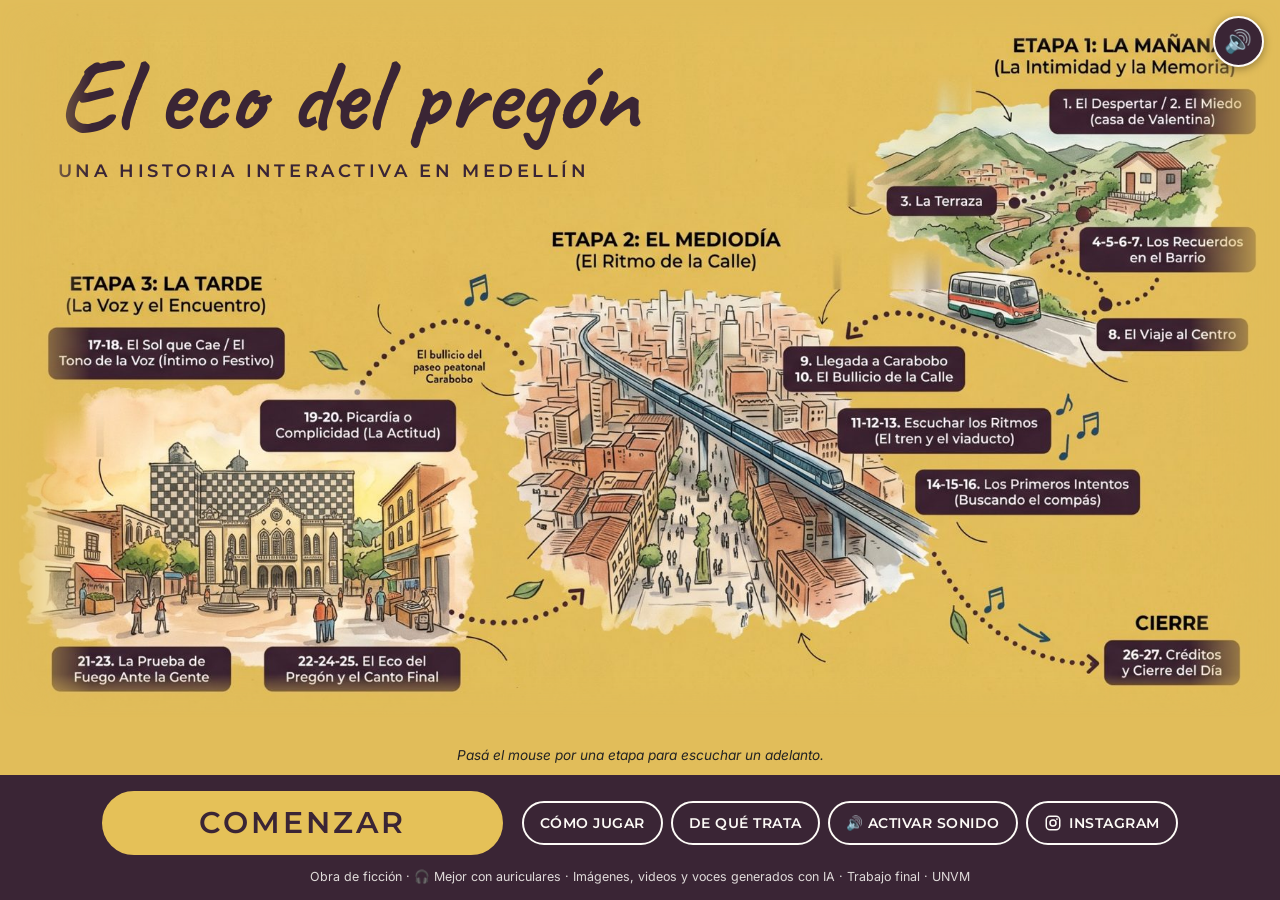
==== commit c3136fee: "Add files via upload" ====
--- a/index.html
+++ b/index.html
@@ -5,66 +5,35 @@
   <meta name="viewport" content="width=device-width, initial-scale=1, viewport-fit=cover">
   <meta name="theme-color" content="#3A2535">
   <title>El eco del pregón · Narrativa interactiva</title>
-  <meta name="description" content="Acompañá a Valentina, un personaje ficticio, a crear su primer pregón durante una jornada en Medellín. Expansión de ficción inspirada en Pregoneros de Medellín.">
+  <meta name="description" content="Acompañá a Valentina, un personaje ficticio, a crear su primer pregón durante una jornada en Medellín. Expansión de ficción inspirada en Pregoneros de Medellín. Trabajo final · UNVM.">
   <link rel="license" href="https://creativecommons.org/licenses/by-sa/4.0/">
   <link rel="preconnect" href="https://fonts.googleapis.com">
   <link rel="preconnect" href="https://fonts.gstatic.com" crossorigin>
   <link rel="stylesheet" href="style.css">
-  <!--
-    Esta página NO usa JavaScript.
-    - Navegación: enlaces #nodoXX + CSS :target.
-    - Elecciones (memoria, ritmo, actitud): botones de radio + CSS :has().
-    - "Estás aquí": una vista de mapa por nodo, alcanzada con enlaces.
-    Requiere un navegador actualizado (Chrome/Edge 105+, Safari 15.4+, Firefox 121+).
-  -->
+  <script src="script.js" defer></script>
 </head>
 <body>
 
 <section class="portada" id="portada" aria-labelledby="tportada">
-  <div class="portada-top">
-    <h1 id="tportada" class="portada-titulo">El eco del pregón</h1>
-    <p class="portada-sub"><span class="eq" aria-hidden="true"><i></i><i></i><i></i><i></i></span> Una historia interactiva en Medellín</p>
-  </div>
-  <div class="mapa-scroll">
-    <div class="mapa-lienzo">
-      <img src="mapa-fondo.jpg" alt="Mapa ilustrado del recorrido de Valentina en tres etapas: la mañana en las comunas de la montaña, el mediodía junto al tren elevado y la tarde en una plaza." width="1791" height="1000">
-      <div class="titulo-sobre-mapa" aria-hidden="true"><span class="t1">El eco del pregón</span><span class="t2">Una historia interactiva en Medellín</span></div>
-      <svg class="zonas" viewBox="0 0 100 55.8" preserveAspectRatio="none" role="group" aria-label="Etapas del recorrido">
-          <a class="zona z1" href="#nodo01" aria-label="Etapa 1, la mañana: ir al comienzo"><polygon points="66,0 100,0 100,27.5 85,27.5 85,26 66,26"/></a>
-          <a class="zona z2" href="#nodo09" aria-label="Etapa 2, el mediodía: ir a esa etapa"><polygon points="36,17 62,17 62,26.5 90,26.5 90,40 76,40 76,50 36,50"/></a>
-          <a class="zona z3" href="#nodo17" aria-label="Etapa 3, la tarde: ir a esa etapa"><polygon points="0,21 36,21 36,55.8 0,55.8"/></a>
-      </svg>
-    </div>
-  </div>
-  <p class="portada-pista">↔ Deslizá el mapa para recorrerlo</p>
+  <div class="portada-top"><h1 id="tportada" class="portada-titulo">El eco del pregón</h1><p class="portada-sub"><span class="eq" aria-hidden="true"><i></i><i></i><i></i><i></i></span> Una historia interactiva en Medellín</p></div>
+  <div class="mapa-scroll" id="mapa-portada"><div class="mapa-lienzo">
+    <img src="mapa-fondo.jpg" alt="Mapa ilustrado del recorrido de Valentina en tres etapas: la mañana en las comunas de la montaña, el mediodía junto al tren elevado y la tarde en una plaza." width="1791" height="1000">
+    <div class="titulo-sobre-mapa" aria-hidden="true"><span class="t1">El eco del pregón</span><span class="t2">Una historia interactiva en Medellín</span></div>
+    <svg class="zonas" viewBox="0 0 100 55.8" preserveAspectRatio="none" role="group" aria-label="Etapas del recorrido"><a class="zona z1" href="#nodo01" data-audio="nodo04.mp3" data-nombre="Etapa 1 · La mañana: la intimidad y la memoria" aria-label="Etapa 1, la mañana. Entrar a esta etapa."><polygon points="66,0 100,0 100,27.5 85,27.5 85,26 66,26"/></a>
+        <a class="zona z2" href="#nodo09" data-audio="nodo10.mp3" data-nombre="Etapa 2 · El mediodía: el ritmo de la calle" aria-label="Etapa 2, el mediodía. Entrar a esta etapa."><polygon points="36,17 62,17 62,26.5 90,26.5 90,40 76,40 76,50 36,50"/></a>
+        <a class="zona z3" href="#nodo17" data-audio="nodo15.mp3" data-nombre="Etapa 3 · La tarde: la voz y el encuentro" aria-label="Etapa 3, la tarde. Entrar a esta etapa."><polygon points="0,21 36,21 36,55.8 0,55.8"/></a></svg>
+  </div></div>
+  <p class="etapa-activa" id="etapa-activa" aria-live="polite"></p>
+  <p class="portada-pista"><span class="solo-escritorio">Pasá el mouse por una etapa para escuchar un adelanto.</span><span class="solo-tactil">Tocá una etapa para escuchar un adelanto; tocá de nuevo para entrar.</span></p>
   <div class="portada-panel">
     <a class="btn btn-comenzar" href="#nodo01">Comenzar</a>
     <div class="portada-botones">
       <a class="btn btn-peq" href="#como-jugar">Cómo jugar</a>
       <a class="btn btn-peq" href="#acerca">De qué trata</a>
-    </div>
-    <p class="mini">Obra de ficción · 🎧 Mejor con auriculares · Imágenes, videos y voces generados con IA</p>
-  </div>
-  <div class="etapas" aria-label="Adelanto sonoro de cada etapa">
-    <h2 class="etapas-titulo">Escuchá un adelanto de cada etapa</h2>
-      <article class="etapa-card e1">
-        <h3>Etapa 1 · La mañana</h3>
-        <p>La intimidad y la memoria: un cuarto en silencio, un baúl que se abre.</p>
-        <audio controls preload="none" aria-label="Adelanto sonoro: Etapa 1 · La mañana"><source src="nodo04.mp3" type="audio/mpeg"></audio>
-        <a class="btn btn-peq" href="#nodo01">Ir a esta etapa →</a>
-      </article>
-      <article class="etapa-card e2">
-        <h3>Etapa 2 · El mediodía</h3>
-        <p>El ritmo de la calle: la multitud, el tren y el eco del viaducto.</p>
-        <audio controls preload="none" aria-label="Adelanto sonoro: Etapa 2 · El mediodía"><source src="nodo10.mp3" type="audio/mpeg"></audio>
-        <a class="btn btn-peq" href="#nodo09">Ir a esta etapa →</a>
-      </article>
-      <article class="etapa-card e3">
-        <h3>Etapa 3 · La tarde</h3>
-        <p>La voz y el encuentro: el murmullo del mercado al caer el sol.</p>
-        <audio controls preload="none" aria-label="Adelanto sonoro: Etapa 3 · La tarde"><source src="nodo15.mp3" type="audio/mpeg"></audio>
-        <a class="btn btn-peq" href="#nodo17">Ir a esta etapa →</a>
-      </article>
+      <button type="button" class="btn btn-peq" id="activar-sonido">🔊 Activar sonido</button>
+      <a class="btn btn-peq" href="https://www.instagram.com/eco.del.pregon/" target="_blank" rel="noopener"><svg viewBox="0 0 24 24" width="18" height="18" aria-hidden="true" focusable="false"><rect x="3" y="3" width="18" height="18" rx="5" fill="none" stroke="currentColor" stroke-width="2"/><circle cx="12" cy="12" r="4" fill="none" stroke="currentColor" stroke-width="2"/><circle cx="17.3" cy="6.7" r="1.2" fill="currentColor"/></svg> Instagram</a>
+    </div>
+    <p class="mini">Obra de ficción · 🎧 Mejor con auriculares · Imágenes, videos y voces generados con IA · Trabajo final · UNVM</p>
   </div>
 </section>
 
@@ -72,1657 +41,708 @@
   <button type="submit" disabled hidden aria-hidden="true" tabindex="-1"></button>
   <main>
 
-<section class="nodo inicio" id="como-jugar" aria-labelledby="tcomo-jugar">
-  <div class="barra"><div class="barra-in">
-    <a class="marca" href="#portada">El eco del pregón</a>
-    <a class="btn-mapa" href="#mapa" aria-label="Ver el mapa y dónde estás"><svg class="ico-mapa" viewBox="0 0 24 24" width="20" height="20" aria-hidden="true" focusable="false"><path d="M3 6.5 9 4l6 2.5L21 4v13.5L15 20l-6-2.5L3 20V6.5Z" fill="none" stroke="currentColor" stroke-width="1.8" stroke-linejoin="round"/><path d="M9 4v13.5M15 6.5V20" stroke="currentColor" stroke-width="1.8"/></svg><span>Mapa</span></a>
-  </div></div>
-  <div class="pagina">
-    <header class="nodo-cab">
-      <p class="franja"><span class="chip chip-franja">Antes de empezar</span> </p>
-      <h1 id="tcomo-jugar">Cómo jugar</h1>
-      <div class="progreso" role="img" aria-label="Avance de la jornada: 0%"><span style="width:0%"></span></div>
-    </header>
-    <div class="cuerpo">
-    <ol class="pasos">
-      <li><strong>Acompañás a Valentina.</strong> No la controlás: la ayudás a decidir cómo suena su primer pregón durante un día.</li>
-      <li><strong>Elegí tocando los botones.</strong> Las decisiones de <em>escucha</em> llevan 🎧 y las de <em>memoria</em> y <em>actitud</em> llevan ♥. No hay respuestas correctas.</li>
-      <li><strong>Escuchá.</strong> Los sonidos arrancan solos. Usá auriculares si podés. El botón 🔊 de la esquina inferior derecha silencia todo.</li>
-      <li><strong>Mirá alrededor.</strong> En algunas escenas, deslizá el dedo hacia los costados y tocá los puntos ● para descubrir detalles.</li>
-      <li><strong>Mirá el mapa.</strong> El botón 🗺 Mapa de arriba te muestra dónde estás en el recorrido.</li>
-      <li><strong>Al final</strong> escuchás tu pregón, armado con lo que elegiste. Podés jugar de nuevo y probar otras decisiones.</li>
-    </ol>
-    <p>⏱ Dura entre 10 y 15 minutos.</p>
-    </div>
-  </div>
-    <nav class="acciones" aria-label="Continuar">
-      <a class="btn btn-sec" href="#portada">← Volver a la portada</a>
-      <a class="btn btn-memoria" href="#nodo01">Comenzar</a>
-    </nav>
-</section>
-
-<section class="nodo inicio" id="acerca" aria-labelledby="tacerca">
-  <div class="barra"><div class="barra-in">
-    <a class="marca" href="#portada">El eco del pregón</a>
-    <a class="btn-mapa" href="#mapa" aria-label="Ver el mapa y dónde estás"><svg class="ico-mapa" viewBox="0 0 24 24" width="20" height="20" aria-hidden="true" focusable="false"><path d="M3 6.5 9 4l6 2.5L21 4v13.5L15 20l-6-2.5L3 20V6.5Z" fill="none" stroke="currentColor" stroke-width="1.8" stroke-linejoin="round"/><path d="M9 4v13.5M15 6.5V20" stroke="currentColor" stroke-width="1.8"/></svg><span>Mapa</span></a>
-  </div></div>
-  <div class="pagina">
-    <header class="nodo-cab">
-      <p class="franja"><span class="chip chip-franja">Antes de empezar</span> </p>
-      <h1 id="tacerca">De qué trata</h1>
-      <div class="progreso" role="img" aria-label="Avance de la jornada: 0%"><span style="width:0%"></span></div>
-    </header>
-    <div class="cuerpo">
-    <div class="aviso" role="note">
-      <p><strong>Aviso:</strong> Valentina y su jornada son <strong>ficción</strong>. No hay hechos, frases ni personas reales atribuidas a los vendedores del documental. El entorno y las prácticas se inspiran en <em>Pregoneros de Medellín</em>; esta obra no es una continuación oficial ni cuenta con el aval de sus autores.</p>
-      <p>Imágenes, videos y voces fueron generados con inteligencia artificial.</p>
-    </div>
+<section class="nodo inicio " id="como-jugar" aria-labelledby="tcomo-jugar">
+  <div class="barra"><div class="barra-in">
+    <a class="marca" href="#portada">El eco del pregón</a>
+    <div class="barra-medio" role="img" aria-label="Avance de la jornada: 0%"><span class="tramos"><i class="t1"></i><i class="t2"></i><i class="t3"></i></span><span class="barra-pct"><span style="width:0%"></span></span></div>
+    <a class="btn-mapa" href="#mapa" aria-label="Ver el mapa y dónde estás"><svg class="ico-mapa" viewBox="0 0 24 24" width="20" height="20" aria-hidden="true" focusable="false"><path d="M3 6.5 9 4l6 2.5L21 4v13.5L15 20l-6-2.5L3 20V6.5Z" fill="none" stroke="currentColor" stroke-width="1.8" stroke-linejoin="round"/><path d="M9 4v13.5M15 6.5V20" stroke="currentColor" stroke-width="1.8"/></svg><span>Mapa</span></a>
+  </div></div>
+  <div class="pagina">
+    <div class="escena">
+      <div class="escena-media"><figure class="media media-interactiva guia"><ul class="guia-lista">
+  <li><span>🖱️</span><b>Elegí</b> tocando las tarjetas</li>
+  <li><span>🔊</span><b>Escuchá</b>: el sonido arranca solo</li>
+  <li><span>↔</span><b>Mirá alrededor</b> deslizando la escena</li>
+  <li><span>🗺</span><b>Mapa</b>: dónde estás en el recorrido</li>
+  <li><span>⌨</span><b>Teclas ← →</b> para avanzar y volver</li>
+  <li><span>📸</span><b>Tarjeta</b> compartible al final</li></ul></figure></div>
+      <div class="escena-texto">
+        <p class="franja"><span class="chip chip-franja">Antes de empezar</span> </p>
+        <h1 id="tcomo-jugar">Cómo jugar</h1>
+        <div class="relato"><ol class="pasos">
+    <li><strong>Acompañás a Valentina.</strong> No la controlás: la ayudás a decidir cómo suena su primer pregón durante un día.</li>
+    <li><strong>Elegí con las tarjetas.</strong> Las decisiones de <em>escucha</em> llevan 🎧 y las de <em>memoria</em> y <em>actitud</em> llevan ♥. No hay respuestas correctas.</li>
+    <li><strong>Escuchá.</strong> Los sonidos y videos arrancan solos. Usá auriculares si podés. El botón 🔊 de la esquina inferior derecha silencia todo. Cada sonido tiene su transcripción.</li>
+    <li><strong>Explorá.</strong> En algunas escenas podés mirar alrededor y tocar los puntos ● para descubrir detalles.</li>
+    <li><strong>Mapa.</strong> El botón «Mapa» de arriba te muestra dónde estás en el recorrido.</li>
+    <li><strong>Al final</strong> tu pregón suena de una de <strong>tres maneras</strong> y podés crear una tarjeta para compartir.</li>
+  </ol><p>⏱ Dura entre 10 y 15 minutos. En computadora podés avanzar con las teclas <kbd>←</kbd> <kbd>→</kbd>.</p></div>
+      </div>
+    </div>
+  </div>
+  <nav class="acciones" aria-label="Continuar"><div class="acciones-in"><a class="btn btn-sec" href="#portada">← Portada</a><a class="btn btn-memoria" href="#nodo01">Comenzar →</a></div></nav>
+</section>
+
+<section class="nodo inicio " id="acerca" aria-labelledby="tacerca">
+  <div class="barra"><div class="barra-in">
+    <a class="marca" href="#portada">El eco del pregón</a>
+    <div class="barra-medio" role="img" aria-label="Avance de la jornada: 0%"><span class="tramos"><i class="t1"></i><i class="t2"></i><i class="t3"></i></span><span class="barra-pct"><span style="width:0%"></span></span></div>
+    <a class="btn-mapa" href="#mapa" aria-label="Ver el mapa y dónde estás"><svg class="ico-mapa" viewBox="0 0 24 24" width="20" height="20" aria-hidden="true" focusable="false"><path d="M3 6.5 9 4l6 2.5L21 4v13.5L15 20l-6-2.5L3 20V6.5Z" fill="none" stroke="currentColor" stroke-width="1.8" stroke-linejoin="round"/><path d="M9 4v13.5M15 6.5V20" stroke="currentColor" stroke-width="1.8"/></svg><span>Mapa</span></a>
+  </div></div>
+  <div class="pagina">
+    <div class="escena">
+      <div class="escena-media"><figure class="media media-video"><video controls playsinline preload="metadata" poster="poster-teaser.jpg" data-autoplay width="1280" height="720"><source src="video-teaser.mp4" type="video/mp4">Tu navegador no puede reproducir este video.</video><figcaption>Teaser. Video generado con IA; personajes y lugares ficticios.</figcaption><details><summary>Descripción del video</summary><p>Valentina, mirando a cámara, habla desde una terraza con vista a la ciudad y las laderas; luego recorre una calle bajo un viaducto y aparece sonriendo en una plaza al atardecer, con luces colgantes y vendedores.</p></details></figure></div>
+      <div class="escena-texto">
+        <p class="franja"><span class="chip chip-franja">Antes de empezar</span> </p>
+        <h1 id="tacerca">De qué trata</h1>
+        <div class="relato"><div class="aviso" role="note"><p><strong>Aviso:</strong> Valentina y su jornada son <strong>ficción</strong>. No hay hechos, frases ni personas reales atribuidas a los vendedores del documental. El entorno y las prácticas se inspiran en <em>Pregoneros de Medellín</em>; esta obra no es una continuación oficial ni cuenta con el aval de sus autores. Imágenes, videos y voces fueron generados con inteligencia artificial.</p></div>
     <h2>La historia</h2>
     <p>Valentina es una joven de Medellín que quiere salir a vender en la calle, pero todavía no tiene su pregón. Durante una jornada, de la mañana a la noche, va buscando sus palabras, su ritmo y su manera de presentarse. Vos la acompañás y decidís qué sonidos escuchar y qué recuerdos llevarse.</p>
     <h2>Para qué la hicimos</h2>
-    <p>Es una expansión transmedia interactiva de <em>Pregoneros de Medellín</em>. En lugar de repetir las historias del documental, cuenta algo nuevo: <strong>el comienzo de un oficio y el nacimiento de una voz propia</strong>.</p>
-    <p>Queremos que quien juegue entienda cómo intervienen la memoria, la creatividad y el vínculo con los otros al crear un pregón, y que se acuerde de las voces de su propio barrio.</p>
-    <p><em>FALTA: indicar materia, cátedra, institución y año del trabajo final.</em></p>
-    <figure>
-      <video controls playsinline preload="metadata" poster="poster-teaser.jpg" width="1280" height="720">
-        <source src="video-teaser.mp4" type="video/mp4">
-        Tu navegador no puede reproducir este video.
-      </video>
-      <figcaption>Teaser. Video generado con IA; personajes y lugares ficticios.</figcaption>
-    </figure>
-    <details><summary>Descripción del video (alternativa en texto)</summary><p>Valentina, mirando a cámara, habla desde una terraza con vista a la ciudad y las laderas; luego aparece sonriendo en una plaza al atardecer, con luces colgantes y vendedores.</p></details>
-    </div>
-  </div>
-    <nav class="acciones" aria-label="Continuar">
-      <a class="btn btn-sec" href="#portada">← Volver a la portada</a>
-      <a class="btn btn-memoria" href="#nodo01">Comenzar</a>
-    </nav>
-</section>
-
-<section class="nodo manana" id="nodo01" aria-labelledby="tnodo01">
-  <div class="barra"><div class="barra-in">
-    <a class="marca" href="#portada">El eco del pregón</a>
-    <a class="btn-mapa" href="#pin-n01" aria-label="Ver el mapa y dónde estás"><svg class="ico-mapa" viewBox="0 0 24 24" width="20" height="20" aria-hidden="true" focusable="false"><path d="M3 6.5 9 4l6 2.5L21 4v13.5L15 20l-6-2.5L3 20V6.5Z" fill="none" stroke="currentColor" stroke-width="1.8" stroke-linejoin="round"/><path d="M9 4v13.5M15 6.5V20" stroke="currentColor" stroke-width="1.8"/></svg><span>Mapa</span></a>
-  </div></div>
-  <div class="pagina">
-    <header class="nodo-cab">
-      <p class="franja"><span class="chip chip-franja">Mañana · 6:00</span> <span class="chip">Nodo 1 de 27</span></p>
-      <h1 id="tnodo01">El Despertar</h1>
-      <div class="progreso" role="img" aria-label="Avance de la jornada: 4%"><span style="width:4%"></span></div>
-    </header>
-    <div class="cuerpo">
-    <p>Son las seis de la mañana. La luz fría entra por la ventana y el barrio está casi en silencio. Valentina abre los ojos antes de que suene la alarma.</p>
-    <p>Hoy sale a vender por primera vez, y todavía no sabe qué va a decir.</p>
-    </div>
-  </div>
-    <nav class="acciones" aria-label="Continuar">
-      <a class="btn btn-escucha" href="#nodo02">🎧 Levantarse y escuchar</a>
-      <a class="btn btn-sec" href="#portada">Inicio</a>
-    </nav>
-</section>
-
-<section class="nodo manana" id="nodo02" aria-labelledby="tnodo02">
-  <div class="barra"><div class="barra-in">
-    <a class="marca" href="#portada">El eco del pregón</a>
-    <a class="btn-mapa" href="#pin-n02" aria-label="Ver el mapa y dónde estás"><svg class="ico-mapa" viewBox="0 0 24 24" width="20" height="20" aria-hidden="true" focusable="false"><path d="M3 6.5 9 4l6 2.5L21 4v13.5L15 20l-6-2.5L3 20V6.5Z" fill="none" stroke="currentColor" stroke-width="1.8" stroke-linejoin="round"/><path d="M9 4v13.5M15 6.5V20" stroke="currentColor" stroke-width="1.8"/></svg><span>Mapa</span></a>
-  </div></div>
-  <div class="pagina">
-    <header class="nodo-cab">
-      <p class="franja"><span class="chip chip-franja">Mañana · 6:00</span> <span class="chip">Nodo 2 de 27</span></p>
-      <h1 id="tnodo02">El Miedo</h1>
-      <div class="progreso" role="img" aria-label="Avance de la jornada: 7%"><span style="width:7%"></span></div>
-    </header>
-    <div class="cuerpo">
-    <figure>
-      <img src="nodo02.jpg" alt="Valentina, una joven de pelo oscuro recogido, sentada en el borde de la cama en un cuarto de paredes descascaradas. Tiene la mirada baja y los ojos húmedos." width="1600" height="893">
-      <figcaption>Imagen generada con IA. Personas y lugares ficticios.</figcaption>
-    </figure>
-    <p>Valentina se sienta en el borde de la cama y siente un nudo en la garganta. ¿Y si nadie la escucha? ¿Y si, justo cuando tenga que hablar, no le sale la voz?</p>
-    </div>
-  </div>
-    <nav class="acciones" aria-label="Continuar">
-      <a class="btn btn-escucha" href="#nodo03">Respirar hondo y salir a la terraza</a>
-      <a class="btn btn-sec" href="#nodo01">← Volver</a>
-    </nav>
-</section>
-
-<section class="nodo manana" id="nodo03" aria-labelledby="tnodo03">
-  <div class="barra"><div class="barra-in">
-    <a class="marca" href="#portada">El eco del pregón</a>
-    <a class="btn-mapa" href="#pin-n03" aria-label="Ver el mapa y dónde estás"><svg class="ico-mapa" viewBox="0 0 24 24" width="20" height="20" aria-hidden="true" focusable="false"><path d="M3 6.5 9 4l6 2.5L21 4v13.5L15 20l-6-2.5L3 20V6.5Z" fill="none" stroke="currentColor" stroke-width="1.8" stroke-linejoin="round"/><path d="M9 4v13.5M15 6.5V20" stroke="currentColor" stroke-width="1.8"/></svg><span>Mapa</span></a>
-  </div></div>
-  <div class="pagina">
-    <header class="nodo-cab">
-      <p class="franja"><span class="chip chip-franja">Mañana · 6:00</span> <span class="chip">Nodo 3 de 27</span></p>
-      <h1 id="tnodo03">La Terraza</h1>
-      <div class="progreso" role="img" aria-label="Avance de la jornada: 11%"><span style="width:11%"></span></div>
-    </header>
-    <div class="cuerpo">
-    <figure class="panor">
-      <p class="pista">↔ Deslizá para mirar alrededor y tocá los puntos ●</p>
-      <div class="panor-vista" tabindex="0" role="group" aria-label="Escena para mirar alrededor. Vista desde una terraza de ladrillo hacia laderas pobladas de casas de ladrillo rojo, con niebla entre las montañas y cables de luz en primer plano.">
-        <div class="panor-lienzo">
-          <img src="nodo03.jpg" alt="Vista desde una terraza de ladrillo hacia laderas pobladas de casas de ladrillo rojo, con niebla entre las montañas y cables de luz en primer plano." width="1600" height="893">
-        <details class="punto" style="left:40%;top:28%">
-          <summary><span class="solo-lectores">Tocar para ver un detalle de la escena</span></summary>
-          <p>Una cabina de cable cruza el cielo gris. Valentina la mira pasar y piensa en cuánta gente sube y baja la montaña cada mañana.</p>
-        </details>
-        <details class="punto" style="left:24%;top:66%">
-          <summary><span class="solo-lectores">Tocar para ver un detalle de la escena</span></summary>
-          <p>La baranda está fría. Valentina apoya las manos y respira hondo antes de bajar.</p>
-        </details>
-        <details class="punto" style="left:80%;top:68%">
-          <summary><span class="solo-lectores">Tocar para ver un detalle de la escena</span></summary>
-          <p>Techos de ladrillo y de chapa, uno pegado al otro. Desde acá arriba, el barrio parece un rompecabezas.</p>
-        </details>
-        </div>
-      </div>
-      <figcaption>Imagen generada con IA. Personas y lugares ficticios.</figcaption>
-    </figure>
-    <figure>
-      <video controls playsinline preload="metadata" poster="poster-terraza-360.jpg" width="1280" height="720">
-        <source src="video-terraza-360.mp4" type="video/mp4">
-        Tu navegador no puede reproducir este video.
-      </video>
-      <figcaption>Recorrido en primera persona por la terraza. Video generado con IA; personajes y lugares ficticios.</figcaption>
-    </figure>
-    <details><summary>Descripción del video (alternativa en texto)</summary><p>Vista en primera persona desde una terraza con baranda de madera: las manos apoyadas en la baranda, techos de ladrillo, una ladera con casas y cabinas de cable aéreo cruzando el cielo nublado. La cámara gira lentamente.</p></details>
-    <p>Desde la terraza, la ciudad despierta entre la niebla. Allá abajo, en el centro, la espera su primer día de trabajo. Antes de bajar, quiere llevarse algo de su historia.</p>
-    </div>
-  </div>
-    <nav class="acciones" aria-label="Continuar">
-      <a class="btn btn-memoria" href="#nodo04">♥ Abrir el baúl de los recuerdos</a>
-      <a class="btn btn-sec" href="#nodo02">← Volver</a>
-    </nav>
-</section>
-
-<section class="nodo manana" id="nodo04" aria-labelledby="tnodo04">
-  <div class="barra"><div class="barra-in">
-    <a class="marca" href="#portada">El eco del pregón</a>
-    <a class="btn-mapa" href="#pin-n04" aria-label="Ver el mapa y dónde estás"><svg class="ico-mapa" viewBox="0 0 24 24" width="20" height="20" aria-hidden="true" focusable="false"><path d="M3 6.5 9 4l6 2.5L21 4v13.5L15 20l-6-2.5L3 20V6.5Z" fill="none" stroke="currentColor" stroke-width="1.8" stroke-linejoin="round"/><path d="M9 4v13.5M15 6.5V20" stroke="currentColor" stroke-width="1.8"/></svg><span>Mapa</span></a>
-  </div></div>
-  <div class="pagina">
-    <header class="nodo-cab">
-      <p class="franja"><span class="chip chip-franja">Mañana · 6:00</span> <span class="chip">Nodo 4 de 27</span></p>
-      <h1 id="tnodo04">El Baúl de los Recuerdos</h1>
-      <div class="progreso" role="img" aria-label="Avance de la jornada: 15%"><span style="width:15%"></span></div>
-    </header>
-    <div class="cuerpo">
-    <div class="audio-ambiente">
-      <p class="audio-cab"><span class="eq" aria-hidden="true"><i></i><i></i><i></i><i></i></span> <strong>Sonido de esta escena</strong></p>
-      <p class="audio-ayuda">Tocá ▶ para escuchar. Se oye mejor con auriculares.</p>
-      <audio controls preload="metadata" loop aria-label="Sonido del nodo 4">
-        <source src="nodo04.mp3" type="audio/mpeg">
-      </audio>
-      <details><summary>Leer la transcripción / descripción</summary><p>Una habitación en silencio. Tela que se mueve, la tapa de un baúl de madera que cruje al abrirse y, muy lejos, una calle.</p></details>
-    </div>
-    <p>Debajo de la cama hay un baúl de madera. Valentina levanta la tapa y salen telas, papeles, una foto. No puede llevarse todo. <strong>¿Qué recuerdo va a ser el corazón de su pregón?</strong></p>
-    <div class="opciones" role="radiogroup" aria-label="Recuerdo que Valentina se lleva">
-      <input class="opcion" type="radio" name="mem" id="mem-abuela">
-      <label class="opt opt-memoria" for="mem-abuela"><span class="ico" aria-hidden="true">♥</span><span class="txt"><strong>El puesto de su abuela</strong><small>El cuidado y la paciencia de quien le enseñó el oficio.</small></span><span class="tilde" aria-hidden="true">✓</span></label>
-      <input class="opcion" type="radio" name="mem" id="mem-barrio">
-      <label class="opt opt-memoria" for="mem-barrio"><span class="ico" aria-hidden="true">♥</span><span class="txt"><strong>El silencio del barrio</strong><small>Lo pequeño que casi no se oye a esa hora.</small></span><span class="tilde" aria-hidden="true">✓</span></label>
-    </div>
-    <p class="pista" id="pista-mem">Elegí un recuerdo para continuar.</p>
-    </div>
-  </div>
-    <nav class="acciones" aria-label="Continuar">
-      <a class="btn btn-memoria continuar c-abuela" href="#nodo05">Continuar →</a>
-      <a class="btn btn-memoria continuar c-barrio" href="#nodo06">Continuar →</a>
-      <a class="btn btn-sec" href="#nodo03">← Volver</a>
-    </nav>
-</section>
-
-<section class="nodo manana" id="nodo05" aria-labelledby="tnodo05">
-  <div class="barra"><div class="barra-in">
-    <a class="marca" href="#portada">El eco del pregón</a>
-    <a class="btn-mapa" href="#pin-n05" aria-label="Ver el mapa y dónde estás"><svg class="ico-mapa" viewBox="0 0 24 24" width="20" height="20" aria-hidden="true" focusable="false"><path d="M3 6.5 9 4l6 2.5L21 4v13.5L15 20l-6-2.5L3 20V6.5Z" fill="none" stroke="currentColor" stroke-width="1.8" stroke-linejoin="round"/><path d="M9 4v13.5M15 6.5V20" stroke="currentColor" stroke-width="1.8"/></svg><span>Mapa</span></a>
-  </div></div>
-  <div class="pagina">
-    <header class="nodo-cab">
-      <p class="franja"><span class="chip chip-franja">Mañana · 6:00</span> <span class="chip">Nodo 5 de 27</span></p>
-      <h1 id="tnodo05">Memorias de la Abuela</h1>
-      <div class="progreso" role="img" aria-label="Avance de la jornada: 19%"><span style="width:19%"></span></div>
-    </header>
-    <div class="cuerpo">
-    <figure>
-      <img src="nodo05.jpg" alt="Fotografía antigua de una mujer mayor con delantal de flores acomodando mangos y arepas en un puesto callejero de madera, con buses de época al fondo." width="1600" height="893">
-      <figcaption>Imagen generada con IA. Personas y lugares ficticios. Foto ficticia.</figcaption>
-    </figure>
-    <p>En la foto, la abuela de Valentina acomoda mangos en su puesto. Casi nunca gritaba: ordenaba la fruta con cuidado y la gente se acercaba sola. Valentina recuerda que de ella aprendió que un trabajo hecho con cariño se nota.</p>
-    </div>
-  </div>
-    <nav class="acciones" aria-label="Continuar">
-      <a class="btn btn-memoria" href="#nodo07">Continuar →</a>
-      <a class="btn btn-sec" href="#nodo04">← Volver</a>
-    </nav>
-</section>
-
-<section class="nodo manana" id="nodo06" aria-labelledby="tnodo06">
-  <div class="barra"><div class="barra-in">
-    <a class="marca" href="#portada">El eco del pregón</a>
-    <a class="btn-mapa" href="#pin-n06" aria-label="Ver el mapa y dónde estás"><svg class="ico-mapa" viewBox="0 0 24 24" width="20" height="20" aria-hidden="true" focusable="false"><path d="M3 6.5 9 4l6 2.5L21 4v13.5L15 20l-6-2.5L3 20V6.5Z" fill="none" stroke="currentColor" stroke-width="1.8" stroke-linejoin="round"/><path d="M9 4v13.5M15 6.5V20" stroke="currentColor" stroke-width="1.8"/></svg><span>Mapa</span></a>
-  </div></div>
-  <div class="pagina">
-    <header class="nodo-cab">
-      <p class="franja"><span class="chip chip-franja">Mañana · 6:00</span> <span class="chip">Nodo 6 de 27</span></p>
-      <h1 id="tnodo06">El Silencio del Barrio</h1>
-      <div class="progreso" role="img" aria-label="Avance de la jornada: 22%"><span style="width:22%"></span></div>
-    </header>
-    <div class="cuerpo">
-    <p>A esta hora el barrio todavía no suena fuerte. Valentina se queda quieta y empieza a notar lo pequeño: una puerta que se abre, una olla en una cocina, un perro, el aire frío de la ladera. Es un silencio con mucho adentro, y quiere que su pregón lo lleve.</p>
-    </div>
-  </div>
-    <nav class="acciones" aria-label="Continuar">
-      <a class="btn btn-memoria" href="#nodo07">Continuar →</a>
-      <a class="btn btn-sec" href="#nodo04">← Volver</a>
-    </nav>
-</section>
-
-<section class="nodo manana" id="nodo07" aria-labelledby="tnodo07">
-  <div class="barra"><div class="barra-in">
-    <a class="marca" href="#portada">El eco del pregón</a>
-    <a class="btn-mapa" href="#pin-n07" aria-label="Ver el mapa y dónde estás"><svg class="ico-mapa" viewBox="0 0 24 24" width="20" height="20" aria-hidden="true" focusable="false"><path d="M3 6.5 9 4l6 2.5L21 4v13.5L15 20l-6-2.5L3 20V6.5Z" fill="none" stroke="currentColor" stroke-width="1.8" stroke-linejoin="round"/><path d="M9 4v13.5M15 6.5V20" stroke="currentColor" stroke-width="1.8"/></svg><span>Mapa</span></a>
-  </div></div>
-  <div class="pagina">
-    <header class="nodo-cab">
-      <p class="franja"><span class="chip chip-franja">Mañana · 6:00</span> <span class="chip">Nodo 7 de 27</span></p>
-      <h1 id="tnodo07">Decisiones Internas</h1>
-      <div class="progreso" role="img" aria-label="Avance de la jornada: 26%"><span style="width:26%"></span></div>
-    </header>
-    <div class="cuerpo">
-    <p class="si-abuela">Valentina se lleva el recuerdo del puesto de su abuela: el cuidado, la paciencia, la fruta bien acomodada.</p>
-    <p class="si-barrio">Valentina se lleva el silencio del barrio donde amaneció: lo pequeño, lo que casi no se oye.</p>
-    <p>Ese recuerdo va a ser el corazón de su pregón. Es hora de bajar al centro.</p>
-    </div>
-  </div>
-    <nav class="acciones" aria-label="Continuar">
-      <a class="btn btn-escucha" href="#nodo08">Bajar al centro →</a>
-      <a class="btn btn-sec" href="#nodo04">← Volver</a>
-    </nav>
-</section>
-
-<section class="nodo manana" id="nodo08" aria-labelledby="tnodo08">
-  <div class="barra"><div class="barra-in">
-    <a class="marca" href="#portada">El eco del pregón</a>
-    <a class="btn-mapa" href="#pin-n08" aria-label="Ver el mapa y dónde estás"><svg class="ico-mapa" viewBox="0 0 24 24" width="20" height="20" aria-hidden="true" focusable="false"><path d="M3 6.5 9 4l6 2.5L21 4v13.5L15 20l-6-2.5L3 20V6.5Z" fill="none" stroke="currentColor" stroke-width="1.8" stroke-linejoin="round"/><path d="M9 4v13.5M15 6.5V20" stroke="currentColor" stroke-width="1.8"/></svg><span>Mapa</span></a>
-  </div></div>
-  <div class="pagina">
-    <header class="nodo-cab">
-      <p class="franja"><span class="chip chip-franja">Mañana · 6:00</span> <span class="chip">Nodo 8 de 27</span></p>
-      <h1 id="tnodo08">El Viaje al Centro</h1>
-      <div class="progreso" role="img" aria-label="Avance de la jornada: 30%"><span style="width:30%"></span></div>
-    </header>
-    <div class="cuerpo">
-    <figure>
-      <video controls playsinline preload="metadata" poster="poster08.jpg" width="1280" height="720">
-        <source src="nodo08.mp4" type="video/mp4">
-        Tu navegador no puede reproducir este video.
-      </video>
-      <figcaption>Pieza audiovisual 1. Video generado con IA; personajes y lugares ficticios.</figcaption>
-    </figure>
-    <details><summary>Descripción del video (alternativa en texto)</summary><p>Valentina viaja sentada junto a la ventana de un bus. Con la mirada pensativa, ve pasar la ciudad, las laderas y motos. La luz es de mañana.</p></details>
-    </div>
-  </div>
-    <nav class="acciones" aria-label="Continuar">
-      <a class="btn btn-escucha" href="#nodo09">Continuar →</a>
-      <a class="btn btn-sec" href="#nodo07">← Volver</a>
-    </nav>
-</section>
-
-<section class="nodo mediodia" id="nodo09" aria-labelledby="tnodo09">
-  <div class="barra"><div class="barra-in">
-    <a class="marca" href="#portada">El eco del pregón</a>
-    <a class="btn-mapa" href="#pin-n09" aria-label="Ver el mapa y dónde estás"><svg class="ico-mapa" viewBox="0 0 24 24" width="20" height="20" aria-hidden="true" focusable="false"><path d="M3 6.5 9 4l6 2.5L21 4v13.5L15 20l-6-2.5L3 20V6.5Z" fill="none" stroke="currentColor" stroke-width="1.8" stroke-linejoin="round"/><path d="M9 4v13.5M15 6.5V20" stroke="currentColor" stroke-width="1.8"/></svg><span>Mapa</span></a>
-  </div></div>
-  <div class="pagina">
-    <header class="nodo-cab">
-      <p class="franja"><span class="chip chip-franja">Mediodía · 12:00</span> <span class="chip">Nodo 9 de 27</span></p>
-      <h1 id="tnodo09">Llegada a Carabobo</h1>
-      <div class="progreso" role="img" aria-label="Avance de la jornada: 33%"><span style="width:33%"></span></div>
-    </header>
-    <div class="cuerpo">
-    <figure>
-      <video controls playsinline preload="metadata" poster="poster-mediodia.jpg" width="1280" height="720">
-        <source src="video-mediodia.mp4" type="video/mp4">
-        Tu navegador no puede reproducir este video.
-      </video>
-      <figcaption>Llegada al centro, en primera persona. Video generado con IA; personajes y lugares ficticios.</figcaption>
-    </figure>
-    <details><summary>Descripción del video (alternativa en texto)</summary><p>Vista en primera persona caminando por una calle del centro: mucha gente de pie y caminando, comercios con carteles, sombrillas y un edificio de esquina color amarillo.</p></details>
-    <div class="audio-ambiente">
-      <p class="audio-cab"><span class="eq" aria-hidden="true"><i></i><i></i><i></i><i></i></span> <strong>Sonido de esta escena</strong></p>
-      <p class="audio-ayuda">Tocá ▶ para escuchar. Se oye mejor con auriculares.</p>
-      <audio controls preload="metadata" loop aria-label="Sonido del nodo 9">
-        <source src="nodo09.mp3" type="audio/mpeg">
-      </audio>
-      <details><summary>Leer la transcripción / descripción</summary><p>Calle peatonal concurrida al mediodía: murmullo de multitud que crece, pasos y motores de buses a lo lejos.</p></details>
-    </div>
-    <p>Mediodía. El centro la recibe con una multitud que no se detiene. Hay tanta gente que Valentina siente que su voz sería una más entre mil.</p>
-    </div>
-  </div>
-    <nav class="acciones" aria-label="Continuar">
-      <a class="btn btn-escucha" href="#nodo10">Continuar →</a>
-      <a class="btn btn-sec" href="#nodo08">← Volver</a>
-    </nav>
-</section>
-
-<section class="nodo mediodia" id="nodo10" aria-labelledby="tnodo10">
-  <div class="barra"><div class="barra-in">
-    <a class="marca" href="#portada">El eco del pregón</a>
-    <a class="btn-mapa" href="#pin-n10" aria-label="Ver el mapa y dónde estás"><svg class="ico-mapa" viewBox="0 0 24 24" width="20" height="20" aria-hidden="true" focusable="false"><path d="M3 6.5 9 4l6 2.5L21 4v13.5L15 20l-6-2.5L3 20V6.5Z" fill="none" stroke="currentColor" stroke-width="1.8" stroke-linejoin="round"/><path d="M9 4v13.5M15 6.5V20" stroke="currentColor" stroke-width="1.8"/></svg><span>Mapa</span></a>
-  </div></div>
-  <div class="pagina">
-    <header class="nodo-cab">
-      <p class="franja"><span class="chip chip-franja">Mediodía · 12:00</span> <span class="chip">Nodo 10 de 27</span></p>
-      <h1 id="tnodo10">El Bullicio de la Calle</h1>
-      <div class="progreso" role="img" aria-label="Avance de la jornada: 37%"><span style="width:37%"></span></div>
-    </header>
-    <div class="cuerpo">
-    <div class="audio-ambiente">
-      <p class="audio-cab"><span class="eq" aria-hidden="true"><i></i><i></i><i></i><i></i></span> <strong>Sonido de esta escena</strong></p>
-      <p class="audio-ayuda">Tocá ▶ para escuchar. Se oye mejor con auriculares.</p>
-      <audio controls preload="metadata" loop aria-label="Sonido del nodo 10">
-        <source src="nodo10.mp3" type="audio/mpeg">
-      </audio>
-      <details><summary>Leer la transcripción / descripción</summary><p>Ruido urbano superpuesto: muchas voces, motos y buses, bocinas, pasos y bolsas plásticas. No se entienden palabras.</p></details>
-    </div>
-    <p>Voces, motores, pasos, bolsas. Todo suena a la vez. Valentina cierra los ojos e intenta encontrar algo ordenado dentro del ruido.</p>
-    </div>
-  </div>
-    <nav class="acciones" aria-label="Continuar">
-      <a class="btn btn-escucha" href="#nodo11">Continuar →</a>
-      <a class="btn btn-sec" href="#nodo09">← Volver</a>
-    </nav>
-</section>
-
-<section class="nodo mediodia" id="nodo11" aria-labelledby="tnodo11">
-  <div class="barra"><div class="barra-in">
-    <a class="marca" href="#portada">El eco del pregón</a>
-    <a class="btn-mapa" href="#pin-n11" aria-label="Ver el mapa y dónde estás"><svg class="ico-mapa" viewBox="0 0 24 24" width="20" height="20" aria-hidden="true" focusable="false"><path d="M3 6.5 9 4l6 2.5L21 4v13.5L15 20l-6-2.5L3 20V6.5Z" fill="none" stroke="currentColor" stroke-width="1.8" stroke-linejoin="round"/><path d="M9 4v13.5M15 6.5V20" stroke="currentColor" stroke-width="1.8"/></svg><span>Mapa</span></a>
-  </div></div>
-  <div class="pagina">
-    <header class="nodo-cab">
-      <p class="franja"><span class="chip chip-franja">Mediodía · 12:00</span> <span class="chip">Nodo 11 de 27</span></p>
-      <h1 id="tnodo11">Escuchar los Ritmos</h1>
-      <div class="progreso" role="img" aria-label="Avance de la jornada: 41%"><span style="width:41%"></span></div>
-    </header>
-    <div class="cuerpo">
-    <div class="audio-ambiente">
-      <p class="audio-cab"><span class="eq" aria-hidden="true"><i></i><i></i><i></i><i></i></span> <strong>Sonido de esta escena</strong></p>
-      <p class="audio-ayuda">Tocá ▶ para escuchar. Se oye mejor con auriculares.</p>
-      <audio controls preload="metadata" loop aria-label="Sonido del nodo 11">
-        <source src="nodo11.mp3" type="audio/mpeg">
-      </audio>
-      <details><summary>Leer la transcripción / descripción</summary><p>Dos capas de sonido que se pueden distinguir: un raspado y golpeteo metálico, seco y rítmico, y un eco largo como el de un puente de concreto.</p></details>
-    </div>
-    <p>Entre el ruido se separan dos cosas: un golpeteo metálico, seco, y un eco largo que viene de abajo del puente. <strong>¿A cuál le presta atención Valentina para marcar el compás de su pregón?</strong></p>
-    <div class="opciones" role="radiogroup" aria-label="Ritmo que Valentina escucha">
-      <input class="opcion" type="radio" name="rit" id="rit-metal">
-      <label class="opt opt-escucha" for="rit-metal"><span class="ico" aria-hidden="true">🎧</span><span class="txt"><strong>El golpe metálico</strong><small>Seco y rápido: el tren y las espátulas sobre la plancha.</small></span><span class="tilde" aria-hidden="true">✓</span></label>
-      <input class="opcion" type="radio" name="rit" id="rit-eco">
-      <label class="opt opt-escucha" for="rit-eco"><span class="ico" aria-hidden="true">🎧</span><span class="txt"><strong>El eco largo</strong><small>Lento y expansivo: los sonidos bajo el viaducto.</small></span><span class="tilde" aria-hidden="true">✓</span></label>
-    </div>
-    <p class="pista" id="pista-rit">Elegí un sonido para continuar.</p>
-    </div>
-  </div>
-    <nav class="acciones" aria-label="Continuar">
-      <a class="btn btn-escucha continuar c-metal" href="#nodo12">Continuar →</a>
-      <a class="btn btn-escucha continuar c-eco" href="#nodo13">Continuar →</a>
-      <a class="btn btn-sec" href="#nodo10">← Volver</a>
-    </nav>
-</section>
-
-<section class="nodo mediodia" id="nodo12" aria-labelledby="tnodo12">
-  <div class="barra"><div class="barra-in">
-    <a class="marca" href="#portada">El eco del pregón</a>
-    <a class="btn-mapa" href="#pin-n12" aria-label="Ver el mapa y dónde estás"><svg class="ico-mapa" viewBox="0 0 24 24" width="20" height="20" aria-hidden="true" focusable="false"><path d="M3 6.5 9 4l6 2.5L21 4v13.5L15 20l-6-2.5L3 20V6.5Z" fill="none" stroke="currentColor" stroke-width="1.8" stroke-linejoin="round"/><path d="M9 4v13.5M15 6.5V20" stroke="currentColor" stroke-width="1.8"/></svg><span>Mapa</span></a>
-  </div></div>
-  <div class="pagina">
-    <header class="nodo-cab">
-      <p class="franja"><span class="chip chip-franja">Mediodía · 12:00</span> <span class="chip">Nodo 12 de 27</span></p>
-      <h1 id="tnodo12">El Tren y el Metal</h1>
-      <div class="progreso" role="img" aria-label="Avance de la jornada: 44%"><span style="width:44%"></span></div>
-    </header>
-    <div class="cuerpo">
-    <figure>
-      <video controls playsinline preload="metadata" poster="poster12.jpg" width="1280" height="720">
-        <source src="nodo12.mp4" type="video/mp4">
-        Tu navegador no puede reproducir este video.
-      </video>
-      <figcaption>Pieza audiovisual 2. Video generado con IA; personajes y lugares ficticios.</figcaption>
-    </figure>
-    <details><summary>Descripción del video (alternativa en texto)</summary><p>Un vendedor con delantal y gorra cocina sobre una plancha metálica, golpeando con una espátula. Detrás, un viaducto de tren elevado y sombrillas de colores. El sonido es percusivo.</p></details>
-    </div>
-  </div>
-    <nav class="acciones" aria-label="Continuar">
-      <a class="btn btn-escucha" href="#nodo14">Continuar →</a>
-      <a class="btn btn-sec" href="#nodo11">← Volver</a>
-    </nav>
-</section>
-
-<section class="nodo mediodia" id="nodo13" aria-labelledby="tnodo13">
-  <div class="barra"><div class="barra-in">
-    <a class="marca" href="#portada">El eco del pregón</a>
-    <a class="btn-mapa" href="#pin-n13" aria-label="Ver el mapa y dónde estás"><svg class="ico-mapa" viewBox="0 0 24 24" width="20" height="20" aria-hidden="true" focusable="false"><path d="M3 6.5 9 4l6 2.5L21 4v13.5L15 20l-6-2.5L3 20V6.5Z" fill="none" stroke="currentColor" stroke-width="1.8" stroke-linejoin="round"/><path d="M9 4v13.5M15 6.5V20" stroke="currentColor" stroke-width="1.8"/></svg><span>Mapa</span></a>
-  </div></div>
-  <div class="pagina">
-    <header class="nodo-cab">
-      <p class="franja"><span class="chip chip-franja">Mediodía · 12:00</span> <span class="chip">Nodo 13 de 27</span></p>
-      <h1 id="tnodo13">Ecos del Viaducto</h1>
-      <div class="progreso" role="img" aria-label="Avance de la jornada: 48%"><span style="width:48%"></span></div>
-    </header>
-    <div class="cuerpo">
-    <figure class="panor">
-      <p class="pista">↔ Deslizá para mirar alrededor y tocá los puntos ●</p>
-      <div class="panor-vista" tabindex="0" role="group" aria-label="Escena para mirar alrededor. Calle bajo dos viaductos de concreto elevados, con pilares enormes, peatones, motos estacionadas, taxis y buses.">
-        <div class="panor-lienzo">
-          <img src="nodo13.jpg" alt="Calle bajo dos viaductos de concreto elevados, con pilares enormes, peatones, motos estacionadas, taxis y buses." width="1600" height="893">
-        <details class="punto" style="left:50%;top:22%">
-          <summary><span class="solo-lectores">Tocar para ver un detalle de la escena</span></summary>
-          <p>Los pilares de concreto sostienen el tren por encima de la calle. Cuando pasa, todo vibra un poco.</p>
-        </details>
-        <details class="punto" style="left:37%;top:60%">
-          <summary><span class="solo-lectores">Tocar para ver un detalle de la escena</span></summary>
-          <p>Un puesto bajo toldo, a la sombra del viaducto, con gente que pasa sin detenerse.</p>
-        </details>
-        <details class="punto" style="left:15%;top:86%">
-          <summary><span class="solo-lectores">Tocar para ver un detalle de la escena</span></summary>
-          <p>Motos estacionadas contra el cordón. Cada motor suena distinto cuando arranca.</p>
-        </details>
-        </div>
-      </div>
-      <figcaption>Imagen generada con IA. Personas y lugares ficticios.</figcaption>
-    </figure>
-    <div class="audio-ambiente">
-      <p class="audio-cab"><span class="eq" aria-hidden="true"><i></i><i></i><i></i><i></i></span> <strong>Sonido de esta escena</strong></p>
-      <p class="audio-ayuda">Tocá ▶ para escuchar. Se oye mejor con auriculares.</p>
-      <audio controls preload="metadata" loop aria-label="Sonido del nodo 13">
-        <source src="nodo13.mp3" type="audio/mpeg">
-      </audio>
-      <details><summary>Leer la transcripción / descripción</summary><p>Bajo un viaducto elevado: reverberación larga, pasos y bocinas con eco, un tren que pasa muy arriba.</p></details>
-    </div>
-    <p>Debajo del viaducto, los sonidos se estiran. Un paso, una bocina, una voz: todo tarda en apagarse. Valentina respira más despacio y piensa en un canto que se alargue.</p>
-    </div>
-  </div>
-    <nav class="acciones" aria-label="Continuar">
-      <a class="btn btn-escucha" href="#nodo14">Continuar →</a>
-      <a class="btn btn-sec" href="#nodo11">← Volver</a>
-    </nav>
-</section>
-
-<section class="nodo mediodia" id="nodo14" aria-labelledby="tnodo14">
-  <div class="barra"><div class="barra-in">
-    <a class="marca" href="#portada">El eco del pregón</a>
-    <a class="btn-mapa" href="#pin-n14" aria-label="Ver el mapa y dónde estás"><svg class="ico-mapa" viewBox="0 0 24 24" width="20" height="20" aria-hidden="true" focusable="false"><path d="M3 6.5 9 4l6 2.5L21 4v13.5L15 20l-6-2.5L3 20V6.5Z" fill="none" stroke="currentColor" stroke-width="1.8" stroke-linejoin="round"/><path d="M9 4v13.5M15 6.5V20" stroke="currentColor" stroke-width="1.8"/></svg><span>Mapa</span></a>
-  </div></div>
-  <div class="pagina">
-    <header class="nodo-cab">
-      <p class="franja"><span class="chip chip-franja">Mediodía · 12:00</span> <span class="chip">Nodo 14 de 27</span></p>
-      <h1 id="tnodo14">El Primer Intento</h1>
-      <div class="progreso" role="img" aria-label="Avance de la jornada: 52%"><span style="width:52%"></span></div>
-    </header>
-    <div class="cuerpo">
-    <div class="audio-ambiente">
-      <p class="audio-cab"><span class="eq" aria-hidden="true"><i></i><i></i><i></i><i></i></span> <strong>Sonido de esta escena</strong></p>
-      <p class="audio-ayuda">Tocá ▶ para escuchar. Se oye mejor con auriculares.</p>
-      <audio controls preload="metadata" aria-label="Sonido del nodo 14">
-        <source src="nodo14.mp3" type="audio/mpeg">
-      </audio>
-      <details><summary>Leer la transcripción / descripción</summary><p>Voz femenina joven, tímida, casi susurrando, con pausas: «Mango… mango fresquito… eh… mango, pues.»</p></details>
-    </div>
-    <p>Con el ritmo en la cabeza, Valentina suelta las primeras palabras. <span class="si-metal">Salen cortas y a golpes, siguiendo el metal.</span><span class="si-eco">Salen largas, como buscando el eco.</span> Todavía suena bajito e inseguro, pero es un comienzo.</p>
-    </div>
-  </div>
-    <nav class="acciones" aria-label="Continuar">
-      <a class="btn btn-escucha" href="#nodo15">Continuar →</a>
-      <a class="btn btn-sec" href="#nodo11">← Volver</a>
-    </nav>
-</section>
-
-<section class="nodo mediodia" id="nodo15" aria-labelledby="tnodo15">
-  <div class="barra"><div class="barra-in">
-    <a class="marca" href="#portada">El eco del pregón</a>
-    <a class="btn-mapa" href="#pin-n15" aria-label="Ver el mapa y dónde estás"><svg class="ico-mapa" viewBox="0 0 24 24" width="20" height="20" aria-hidden="true" focusable="false"><path d="M3 6.5 9 4l6 2.5L21 4v13.5L15 20l-6-2.5L3 20V6.5Z" fill="none" stroke="currentColor" stroke-width="1.8" stroke-linejoin="round"/><path d="M9 4v13.5M15 6.5V20" stroke="currentColor" stroke-width="1.8"/></svg><span>Mapa</span></a>
-  </div></div>
-  <div class="pagina">
-    <header class="nodo-cab">
-      <p class="franja"><span class="chip chip-franja">Mediodía · 12:00</span> <span class="chip">Nodo 15 de 27</span></p>
-      <h1 id="tnodo15">La Mirada del Otro</h1>
-      <div class="progreso" role="img" aria-label="Avance de la jornada: 56%"><span style="width:56%"></span></div>
-    </header>
-    <div class="cuerpo">
-    <figure>
-      <img src="nodo15.jpg" alt="Pasillo de un mercado lleno de gente, con puestos de frutas y toldos. Dos personas en el centro miran directamente a cámara." width="1600" height="893">
-      <figcaption>Imagen generada con IA. Personas y lugares ficticios. Los rostros no corresponden a personas reales.</figcaption>
-    </figure>
-    <div class="audio-ambiente">
-      <p class="audio-cab"><span class="eq" aria-hidden="true"><i></i><i></i><i></i><i></i></span> <strong>Sonido de esta escena</strong></p>
-      <p class="audio-ayuda">Tocá ▶ para escuchar. Se oye mejor con auriculares.</p>
-      <audio controls preload="metadata" loop aria-label="Sonido del nodo 15">
-        <source src="nodo15.mp3" type="audio/mpeg">
-      </audio>
-      <details><summary>Leer la transcripción / descripción</summary><p>Murmullo cercano de mercado: regateos sin palabras claras, bolsas, gente que pasa muy cerca.</p></details>
-    </div>
-    <p>Alguien la mira. Y después otra persona. De golpe, Valentina se da cuenta de que ahora la observan a ella. Se le seca la garganta, pero no se va.</p>
-    </div>
-  </div>
-    <nav class="acciones" aria-label="Continuar">
-      <a class="btn btn-escucha" href="#nodo16">Continuar →</a>
-      <a class="btn btn-sec" href="#nodo14">← Volver</a>
-    </nav>
-</section>
-
-<section class="nodo mediodia" id="nodo16" aria-labelledby="tnodo16">
-  <div class="barra"><div class="barra-in">
-    <a class="marca" href="#portada">El eco del pregón</a>
-    <a class="btn-mapa" href="#pin-n16" aria-label="Ver el mapa y dónde estás"><svg class="ico-mapa" viewBox="0 0 24 24" width="20" height="20" aria-hidden="true" focusable="false"><path d="M3 6.5 9 4l6 2.5L21 4v13.5L15 20l-6-2.5L3 20V6.5Z" fill="none" stroke="currentColor" stroke-width="1.8" stroke-linejoin="round"/><path d="M9 4v13.5M15 6.5V20" stroke="currentColor" stroke-width="1.8"/></svg><span>Mapa</span></a>
-  </div></div>
-  <div class="pagina">
-    <header class="nodo-cab">
-      <p class="franja"><span class="chip chip-franja">Mediodía · 12:00</span> <span class="chip">Nodo 16 de 27</span></p>
-      <h1 id="tnodo16">La Búsqueda del Compás</h1>
-      <div class="progreso" role="img" aria-label="Avance de la jornada: 59%"><span style="width:59%"></span></div>
-    </header>
-    <div class="cuerpo">
-    <figure>
-      <video controls playsinline preload="metadata" poster="poster16.jpg" width="1280" height="720">
-        <source src="nodo16.mp4" type="video/mp4">
-        Tu navegador no puede reproducir este video.
-      </video>
-      <figcaption>Pieza audiovisual 3. Video generado con IA; personajes y lugares ficticios.</figcaption>
-    </figure>
-    <details><summary>Descripción del video (alternativa en texto)</summary><p>Valentina camina entre puestos callejeros con auriculares y los ojos cerrados, escuchando con atención el ruido de la calle, que se ordena como un ritmo.</p></details>
-    <p>Valentina deja de pelear con el ruido y lo usa. Lo que antes era desorden empieza a sonar como una base para su pregón.</p>
-    </div>
-  </div>
-    <nav class="acciones" aria-label="Continuar">
-      <a class="btn btn-escucha" href="#nodo17">Continuar →</a>
-      <a class="btn btn-sec" href="#nodo15">← Volver</a>
-    </nav>
-</section>
-
-<section class="nodo tarde" id="nodo17" aria-labelledby="tnodo17">
-  <div class="barra"><div class="barra-in">
-    <a class="marca" href="#portada">El eco del pregón</a>
-    <a class="btn-mapa" href="#pin-n17" aria-label="Ver el mapa y dónde estás"><svg class="ico-mapa" viewBox="0 0 24 24" width="20" height="20" aria-hidden="true" focusable="false"><path d="M3 6.5 9 4l6 2.5L21 4v13.5L15 20l-6-2.5L3 20V6.5Z" fill="none" stroke="currentColor" stroke-width="1.8" stroke-linejoin="round"/><path d="M9 4v13.5M15 6.5V20" stroke="currentColor" stroke-width="1.8"/></svg><span>Mapa</span></a>
-  </div></div>
-  <div class="pagina">
-    <header class="nodo-cab">
-      <p class="franja"><span class="chip chip-franja">Tarde y anochecer · 18:00</span> <span class="chip">Nodo 17 de 27</span></p>
-      <h1 id="tnodo17">El Sol que Cae</h1>
-      <div class="progreso" role="img" aria-label="Avance de la jornada: 63%"><span style="width:63%"></span></div>
-    </header>
-    <div class="cuerpo">
-    <figure>
-      <video controls playsinline preload="metadata" poster="poster-anochecer.jpg" width="1280" height="720">
-        <source src="video-anochecer.mp4" type="video/mp4">
-        Tu navegador no puede reproducir este video.
-      </video>
-      <figcaption>El anochecer en la plaza, en primera persona. Video generado con IA; personajes y lugares ficticios.</figcaption>
-    </figure>
-    <details><summary>Descripción del video (alternativa en texto)</summary><p>Vista en primera persona en una plaza al atardecer: una multitud parada en ronda, una hoguera pequeña, palmeras y un edificio con fachada de damero al fondo; el sol bajo ilumina la escena.</p></details>
-    <p>La luz se vuelve naranja. El cansancio pesa y queda poco tiempo antes de que anochezca. Si Valentina va a hablarle a alguien hoy, tiene que ser ahora.</p>
-    </div>
-  </div>
-    <nav class="acciones" aria-label="Continuar">
-      <a class="btn btn-escucha" href="#nodo18">Continuar →</a>
-      <a class="btn btn-sec" href="#nodo16">← Volver</a>
-    </nav>
-</section>
-
-<section class="nodo tarde" id="nodo18" aria-labelledby="tnodo18">
-  <div class="barra"><div class="barra-in">
-    <a class="marca" href="#portada">El eco del pregón</a>
-    <a class="btn-mapa" href="#pin-n18" aria-label="Ver el mapa y dónde estás"><svg class="ico-mapa" viewBox="0 0 24 24" width="20" height="20" aria-hidden="true" focusable="false"><path d="M3 6.5 9 4l6 2.5L21 4v13.5L15 20l-6-2.5L3 20V6.5Z" fill="none" stroke="currentColor" stroke-width="1.8" stroke-linejoin="round"/><path d="M9 4v13.5M15 6.5V20" stroke="currentColor" stroke-width="1.8"/></svg><span>Mapa</span></a>
-  </div></div>
-  <div class="pagina">
-    <header class="nodo-cab">
-      <p class="franja"><span class="chip chip-franja">Tarde y anochecer · 18:00</span> <span class="chip">Nodo 18 de 27</span></p>
-      <h1 id="tnodo18">La Elección de la Voz</h1>
-      <div class="progreso" role="img" aria-label="Avance de la jornada: 67%"><span style="width:67%"></span></div>
-    </header>
-    <div class="cuerpo">
-    <div class="audio-ambiente">
-      <p class="audio-cab"><span class="eq" aria-hidden="true"><i></i><i></i><i></i><i></i></span> <strong>Sonido de esta escena</strong></p>
-      <p class="audio-ayuda">Tocá ▶ para escuchar. Se oye mejor con auriculares.</p>
-      <audio controls preload="metadata" aria-label="Sonido del nodo 18">
-        <source src="nodo18.mp3" type="audio/mpeg">
-      </audio>
-      <details><summary>Leer la transcripción / descripción</summary><p>Voz femenina joven, pensativa, hablando para sí misma: «¿Y si le hablo bajito, como a una amiga? ¿O mejor le pongo alegría a todo?»</p></details>
-    </div>
-    <p><strong>¿Desde qué lugar le habla Valentina a la gente?</strong></p>
-    <div class="opciones" role="radiogroup" aria-label="Actitud de Valentina">
-      <input class="opcion" type="radio" name="act" id="act-cercana">
-      <label class="opt opt-memoria" for="act-cercana"><span class="ico" aria-hidden="true">♥</span><span class="txt"><strong>Cercana</strong><small>Hablar bajito, casi al oído, como a una amiga.</small></span><span class="tilde" aria-hidden="true">✓</span></label>
-      <input class="opcion" type="radio" name="act" id="act-festiva">
-      <label class="opt opt-memoria" for="act-festiva"><span class="ico" aria-hidden="true">♥</span><span class="txt"><strong>Festiva</strong><small>Ponerle alegría, humor y picardía a todo.</small></span><span class="tilde" aria-hidden="true">✓</span></label>
-    </div>
-    <p class="pista" id="pista-act">Elegí una actitud para continuar.</p>
-    </div>
-  </div>
-    <nav class="acciones" aria-label="Continuar">
-      <a class="btn btn-memoria continuar c-cercana" href="#nodo19">Continuar →</a>
-      <a class="btn btn-memoria continuar c-festiva" href="#nodo20">Continuar →</a>
-      <a class="btn btn-sec" href="#nodo17">← Volver</a>
-    </nav>
-</section>
-
-<section class="nodo tarde" id="nodo19" aria-labelledby="tnodo19">
-  <div class="barra"><div class="barra-in">
-    <a class="marca" href="#portada">El eco del pregón</a>
-    <a class="btn-mapa" href="#pin-n19" aria-label="Ver el mapa y dónde estás"><svg class="ico-mapa" viewBox="0 0 24 24" width="20" height="20" aria-hidden="true" focusable="false"><path d="M3 6.5 9 4l6 2.5L21 4v13.5L15 20l-6-2.5L3 20V6.5Z" fill="none" stroke="currentColor" stroke-width="1.8" stroke-linejoin="round"/><path d="M9 4v13.5M15 6.5V20" stroke="currentColor" stroke-width="1.8"/></svg><span>Mapa</span></a>
-  </div></div>
-  <div class="pagina">
-    <header class="nodo-cab">
-      <p class="franja"><span class="chip chip-franja">Tarde y anochecer · 18:00</span> <span class="chip">Nodo 19 de 27</span></p>
-      <h1 id="tnodo19">Complicidad Íntima</h1>
-      <div class="progreso" role="img" aria-label="Avance de la jornada: 70%"><span style="width:70%"></span></div>
-    </header>
-    <div class="cuerpo">
-    <div class="audio-ambiente">
-      <p class="audio-cab"><span class="eq" aria-hidden="true"><i></i><i></i><i></i><i></i></span> <strong>Sonido de esta escena</strong></p>
-      <p class="audio-ayuda">Tocá ▶ para escuchar. Se oye mejor con auriculares.</p>
-      <audio controls preload="metadata" aria-label="Sonido del nodo 19">
-        <source src="nodo19.mp3" type="audio/mpeg">
-      </audio>
-      <details><summary>Leer la transcripción / descripción</summary><p>Voz femenina joven, en susurro cercano y cálido: «Venga, que este se lo guardé a usted.»</p></details>
-    </div>
-    <p>Valentina se acerca a una señora y le habla casi al oído, como quien comparte un secreto. No quiere ganarle al ruido: quiere que la escuchen de cerca.</p>
-    </div>
-  </div>
-    <nav class="acciones" aria-label="Continuar">
-      <a class="btn btn-escucha" href="#nodo21">Continuar →</a>
-      <a class="btn btn-sec" href="#nodo18">← Volver</a>
-    </nav>
-</section>
-
-<section class="nodo tarde" id="nodo20" aria-labelledby="tnodo20">
-  <div class="barra"><div class="barra-in">
-    <a class="marca" href="#portada">El eco del pregón</a>
-    <a class="btn-mapa" href="#pin-n20" aria-label="Ver el mapa y dónde estás"><svg class="ico-mapa" viewBox="0 0 24 24" width="20" height="20" aria-hidden="true" focusable="false"><path d="M3 6.5 9 4l6 2.5L21 4v13.5L15 20l-6-2.5L3 20V6.5Z" fill="none" stroke="currentColor" stroke-width="1.8" stroke-linejoin="round"/><path d="M9 4v13.5M15 6.5V20" stroke="currentColor" stroke-width="1.8"/></svg><span>Mapa</span></a>
-  </div></div>
-  <div class="pagina">
-    <header class="nodo-cab">
-      <p class="franja"><span class="chip chip-franja">Tarde y anochecer · 18:00</span> <span class="chip">Nodo 20 de 27</span></p>
-      <h1 id="tnodo20">Picardía Festiva</h1>
-      <div class="progreso" role="img" aria-label="Avance de la jornada: 74%"><span style="width:74%"></span></div>
-    </header>
-    <div class="cuerpo">
-    <div class="audio-ambiente">
-      <p class="audio-cab"><span class="eq" aria-hidden="true"><i></i><i></i><i></i><i></i></span> <strong>Sonido de esta escena</strong></p>
-      <p class="audio-ayuda">Tocá ▶ para escuchar. Se oye mejor con auriculares.</p>
-      <audio controls preload="metadata" aria-label="Sonido del nodo 20">
-        <source src="nodo20.mp3" type="audio/mpeg">
-      </audio>
-      <details><summary>Leer la transcripción / descripción</summary><p>Voz femenina joven, alegre, enérgica y sonriente: «¡Lleve, lleve, que hoy está de fiesta el mango!»</p></details>
-    </div>
-    <p>Valentina levanta la voz, sonríe y se anima a hacer una pequeña broma. Quiere que quien pase se lleve también un poco de alegría.</p>
-    </div>
-  </div>
-    <nav class="acciones" aria-label="Continuar">
-      <a class="btn btn-escucha" href="#nodo23">Continuar →</a>
-      <a class="btn btn-sec" href="#nodo18">← Volver</a>
-    </nav>
-</section>
-
-<section class="nodo tarde" id="nodo21" aria-labelledby="tnodo21">
-  <div class="barra"><div class="barra-in">
-    <a class="marca" href="#portada">El eco del pregón</a>
-    <a class="btn-mapa" href="#pin-n21" aria-label="Ver el mapa y dónde estás"><svg class="ico-mapa" viewBox="0 0 24 24" width="20" height="20" aria-hidden="true" focusable="false"><path d="M3 6.5 9 4l6 2.5L21 4v13.5L15 20l-6-2.5L3 20V6.5Z" fill="none" stroke="currentColor" stroke-width="1.8" stroke-linejoin="round"/><path d="M9 4v13.5M15 6.5V20" stroke="currentColor" stroke-width="1.8"/></svg><span>Mapa</span></a>
-  </div></div>
-  <div class="pagina">
-    <header class="nodo-cab">
-      <p class="franja"><span class="chip chip-franja">Tarde y anochecer · 18:00</span> <span class="chip">Nodo 21 de 27</span></p>
-      <h1 id="tnodo21">La Prueba de Fuego</h1>
-      <div class="progreso" role="img" aria-label="Avance de la jornada: 78%"><span style="width:78%"></span></div>
-    </header>
-    <div class="cuerpo">
-    <figure>
-      <video controls playsinline preload="metadata" poster="poster21.jpg" width="1280" height="720">
-        <source src="nodo21.mp4" type="video/mp4">
-        Tu navegador no puede reproducir este video.
-      </video>
-      <figcaption>Pieza audiovisual 4. Video generado con IA; personajes y lugares ficticios.</figcaption>
-    </figure>
-    <details><summary>Descripción del video (alternativa en texto)</summary><p>Valentina, con una canasta de dulces, conversa con una señora mayor en una calle al atardecer. Hablan de cerca y las dos sonríen.</p></details>
-    </div>
-  </div>
-    <nav class="acciones" aria-label="Continuar">
-      <a class="btn btn-escucha" href="#nodo22">Continuar →</a>
-      <a class="btn btn-sec" href="#nodo19">← Volver</a>
-    </nav>
-</section>
-
-<section class="nodo tarde" id="nodo23" aria-labelledby="tnodo23">
-  <div class="barra"><div class="barra-in">
-    <a class="marca" href="#portada">El eco del pregón</a>
-    <a class="btn-mapa" href="#pin-n23" aria-label="Ver el mapa y dónde estás"><svg class="ico-mapa" viewBox="0 0 24 24" width="20" height="20" aria-hidden="true" focusable="false"><path d="M3 6.5 9 4l6 2.5L21 4v13.5L15 20l-6-2.5L3 20V6.5Z" fill="none" stroke="currentColor" stroke-width="1.8" stroke-linejoin="round"/><path d="M9 4v13.5M15 6.5V20" stroke="currentColor" stroke-width="1.8"/></svg><span>Mapa</span></a>
-  </div></div>
-  <div class="pagina">
-    <header class="nodo-cab">
-      <p class="franja"><span class="chip chip-franja">Tarde y anochecer · 18:00</span> <span class="chip">Nodo 23 de 27</span></p>
-      <h1 id="tnodo23">El Rostro de la Gente</h1>
-      <div class="progreso" role="img" aria-label="Avance de la jornada: 85%"><span style="width:85%"></span></div>
-    </header>
-    <div class="cuerpo">
-    <figure>
-      <video controls playsinline preload="metadata" poster="poster23.jpg" width="1280" height="720">
-        <source src="nodo23.mp4" type="video/mp4">
-        Tu navegador no puede reproducir este video.
-      </video>
-      <figcaption>Pieza audiovisual 5. Video generado con IA; personajes y lugares ficticios.</figcaption>
-    </figure>
-    <details><summary>Descripción del video (alternativa en texto)</summary><p>Valentina ofrece una canasta de dulces a un joven con camisa de jean. Él sonríe ante su carisma, en una calle con sombrillas de colores al atardecer.</p></details>
-    </div>
-  </div>
-    <nav class="acciones" aria-label="Continuar">
-      <a class="btn btn-escucha" href="#nodo22">Continuar →</a>
-      <a class="btn btn-sec" href="#nodo20">← Volver</a>
-    </nav>
-</section>
-
-<section class="nodo tarde" id="nodo22" aria-labelledby="tnodo22">
-  <div class="barra"><div class="barra-in">
-    <a class="marca" href="#portada">El eco del pregón</a>
-    <a class="btn-mapa" href="#pin-n22" aria-label="Ver el mapa y dónde estás"><svg class="ico-mapa" viewBox="0 0 24 24" width="20" height="20" aria-hidden="true" focusable="false"><path d="M3 6.5 9 4l6 2.5L21 4v13.5L15 20l-6-2.5L3 20V6.5Z" fill="none" stroke="currentColor" stroke-width="1.8" stroke-linejoin="round"/><path d="M9 4v13.5M15 6.5V20" stroke="currentColor" stroke-width="1.8"/></svg><span>Mapa</span></a>
-  </div></div>
-  <div class="pagina">
-    <header class="nodo-cab">
-      <p class="franja"><span class="chip chip-franja">Tarde y anochecer · 18:00</span> <span class="chip">Nodo 22 de 27</span></p>
-      <h1 id="tnodo22">El Eco del Pregón</h1>
-      <div class="progreso" role="img" aria-label="Avance de la jornada: 81%"><span style="width:81%"></span></div>
-    </header>
-    <div class="cuerpo">
-    <p>Valentina junta todo lo que fue encontrando durante el día:</p>
-    <ul>
-      <li><strong>Memoria:</strong> <span class="si-abuela">el puesto de su abuela.</span><span class="si-barrio">el silencio del barrio.</span></li>
-      <li><strong>Ritmo:</strong> <span class="si-metal">el golpe metálico de la calle.</span><span class="si-eco">el eco largo del viaducto.</span></li>
-      <li><strong>Actitud:</strong> <span class="si-cercana">hablarle cerca a cada persona.</span><span class="si-festiva">llevar alegría a la calle.</span></li>
-    </ul>
-    <p>Nada de eso es un truco ni una fórmula: es lo que ella escuchó, recordó y decidió. Con eso, por fin, tiene qué decir.</p>
-    </div>
-  </div>
-    <nav class="acciones" aria-label="Continuar">
-      <a class="btn btn-escucha" href="#nodo24">Continuar →</a>
-      <a class="btn btn-sec" href="#nodo18">← Volver</a>
-    </nav>
-</section>
-
-<section class="nodo tarde" id="nodo24" aria-labelledby="tnodo24">
-  <div class="barra"><div class="barra-in">
-    <a class="marca" href="#portada">El eco del pregón</a>
-    <a class="btn-mapa" href="#pin-n24" aria-label="Ver el mapa y dónde estás"><svg class="ico-mapa" viewBox="0 0 24 24" width="20" height="20" aria-hidden="true" focusable="false"><path d="M3 6.5 9 4l6 2.5L21 4v13.5L15 20l-6-2.5L3 20V6.5Z" fill="none" stroke="currentColor" stroke-width="1.8" stroke-linejoin="round"/><path d="M9 4v13.5M15 6.5V20" stroke="currentColor" stroke-width="1.8"/></svg><span>Mapa</span></a>
-  </div></div>
-  <div class="pagina">
-    <header class="nodo-cab">
-      <p class="franja"><span class="chip chip-franja">Tarde y anochecer · 18:00</span> <span class="chip">Nodo 24 de 27</span></p>
-      <h1 id="tnodo24">El Despido del Día</h1>
-      <div class="progreso" role="img" aria-label="Avance de la jornada: 89%"><span style="width:89%"></span></div>
-    </header>
-    <div class="cuerpo">
-    <figure class="panor">
-      <p class="pista">↔ Deslizá para mirar alrededor y tocá los puntos ●</p>
-      <div class="panor-vista" tabindex="0" role="group" aria-label="Escena para mirar alrededor. Calle de barrio al anochecer, con faroles encendidos, cafés y tiendas iluminadas, puestos de comida y gente caminando; al fondo, la montaña con luces.">
-        <div class="panor-lienzo">
-          <img src="nodo24.jpg" alt="Calle de barrio al anochecer, con faroles encendidos, cafés y tiendas iluminadas, puestos de comida y gente caminando; al fondo, la montaña con luces." width="1600" height="893">
-        <details class="punto" style="left:18%;top:20%">
-          <summary><span class="solo-lectores">Tocar para ver un detalle de la escena</span></summary>
-          <p>Los faroles se encienden uno a uno. Para Valentina, son la señal de que el día se acaba.</p>
-        </details>
-        <details class="punto" style="left:32%;top:60%">
-          <summary><span class="solo-lectores">Tocar para ver un detalle de la escena</span></summary>
-          <p>Un carrito de comida humea en la calle. Huele a fritura caliente.</p>
-        </details>
-        <details class="punto" style="left:56%;top:20%">
-          <summary><span class="solo-lectores">Tocar para ver un detalle de la escena</span></summary>
-          <p>A lo lejos, la ladera se llena de lucecitas, como si la montaña también estuviera despierta.</p>
-        </details>
-        </div>
-      </div>
-      <figcaption>Imagen generada con IA. Personas y lugares ficticios.</figcaption>
-    </figure>
-    <p>Anochece. Se prenden los faroles, bajan las persianas y la calle se serena. Valentina camina de vuelta con la voz cansada, pero distinta a la de la mañana.</p>
-    </div>
-  </div>
-    <nav class="acciones" aria-label="Continuar">
-      <a class="btn btn-memoria" href="#nodo25">Escuchar mi pregón →</a>
-      <a class="btn btn-sec" href="#nodo22">← Volver</a>
-    </nav>
-</section>
-
-<section class="nodo tarde" id="nodo25" aria-labelledby="tnodo25">
-  <div class="barra"><div class="barra-in">
-    <a class="marca" href="#portada">El eco del pregón</a>
-    <a class="btn-mapa" href="#pin-n25" aria-label="Ver el mapa y dónde estás"><svg class="ico-mapa" viewBox="0 0 24 24" width="20" height="20" aria-hidden="true" focusable="false"><path d="M3 6.5 9 4l6 2.5L21 4v13.5L15 20l-6-2.5L3 20V6.5Z" fill="none" stroke="currentColor" stroke-width="1.8" stroke-linejoin="round"/><path d="M9 4v13.5M15 6.5V20" stroke="currentColor" stroke-width="1.8"/></svg><span>Mapa</span></a>
-  </div></div>
-  <div class="pagina">
-    <header class="nodo-cab">
-      <p class="franja"><span class="chip chip-franja">Tarde y anochecer · 18:00</span> <span class="chip">Nodo 25 de 27</span></p>
-      <h1 id="tnodo25">El Canto Propio</h1>
-      <div class="progreso" role="img" aria-label="Avance de la jornada: 93%"><span style="width:93%"></span></div>
-    </header>
-    <div class="cuerpo">
-    <div class="f-defecto"><p>Todavía no elegiste el ritmo y la actitud de Valentina. Volvé a los nodos 11 y 18 para armar tu versión.</p></div>
-    <div class="f-mc"><h2>Un golpe seco, una confidencia</h2><p>Su pregón sale corto y firme, pero se lo dice a cada persona como un secreto. No es el más fuerte de la calle: es el que se escucha de cerca.</p></div>
-    <div class="f-mf"><h2>Sale a la calle con todo</h2><p>Golpes de metal y una sonrisa: su pregón se anima a competir con el ruido. Probablemente le cambie las palabras mañana, pero hoy sonó a ella.</p></div>
-    <div class="f-ec"><h2>Un susurro que se alarga</h2><p>Su voz se estira como el eco bajo el viaducto y llega a quien quiere detenerse. Es un pregón lento en una ciudad apurada, y justamente por eso se nota.</p></div>
-    <div class="f-ef"><h2>Su voz llena el viaducto</h2><p>Larga, alegre y con picardía: el pregón se queda rebotando en el concreto cuando Valentina ya pasó. La gente sonríe sin saber bien por qué.</p></div>
-    <h3>Escuchá las tres partes de tu pregón</h3>
-    <figure class="clip si-abuela">
-      <strong>Memoria: el puesto de la abuela</strong>
-      <audio controls preload="metadata" aria-label="Memoria: el puesto de la abuela"><source src="nodo25-v1.mp3" type="audio/mpeg"></audio>
-      <p>«Como me enseñó mi abuela, mango fresquito, de la mata a su mano.»</p>
-    </figure>
-    <figure class="clip si-barrio">
-      <strong>Memoria: el silencio del barrio</strong>
-      <audio controls preload="metadata" aria-label="Memoria: el silencio del barrio"><source src="nodo25-v2.mp3" type="audio/mpeg"></audio>
-      <p>«Desde mi barrio, donde amanece con niebla, le traigo mango fresquito.»</p>
-    </figure>
-    <figure class="clip si-metal">
-      <strong>Ritmo: golpe metálico</strong>
-      <audio controls preload="metadata" aria-label="Ritmo: golpe metálico"><source src="nodo25-v3.mp3" type="audio/mpeg"></audio>
-      <p>«¡Mango, mango, mango fresco, ya!»</p>
-    </figure>
-    <figure class="clip si-eco">
-      <strong>Ritmo: eco largo</strong>
-      <audio controls preload="metadata" aria-label="Ritmo: eco largo"><source src="nodo25-v4.mp3" type="audio/mpeg"></audio>
-      <p>«Maaango… fresqui-iito… que se acaba el día.»</p>
-    </figure>
-    <figure class="clip si-cercana">
-      <strong>Actitud: cercana</strong>
-      <audio controls preload="metadata" aria-label="Actitud: cercana"><source src="nodo25-v5.mp3" type="audio/mpeg"></audio>
-      <p>«Venga, que este se lo guardé a usted.»</p>
-    </figure>
-    <figure class="clip si-festiva">
-      <strong>Actitud: festiva</strong>
-      <audio controls preload="metadata" aria-label="Actitud: festiva"><source src="nodo25-v6.mp3" type="audio/mpeg"></audio>
-      <p>«¡Lleve, lleve, que hoy está de fiesta el mango!»</p>
-    </figure>
-    <h3>Tu pregón escrito</h3>
-    <div class="pregon-escrito" role="group" aria-label="Pregón armado con tus elecciones">
+    <p>Es una expansión transmedia interactiva de <em>Pregoneros de Medellín</em>. En lugar de repetir las historias del documental, cuenta algo nuevo: <strong>el comienzo de un oficio y el nacimiento de una voz propia</strong>. Queremos que quien juegue entienda cómo intervienen la memoria, la creatividad y el vínculo con los otros al crear un pregón, y que se acuerde de las voces de su propio barrio.</p>
+    <h2>Sobre este proyecto</h2>
+    <p>Trabajo final de la materia <strong>Narrativas Audiovisuales Interactivas</strong>, de la <strong>Tecnicatura Universitaria en Realización Audiovisual</strong> de la <strong>Universidad Nacional de Villa María (UNVM)</strong>, donde expandimos una historia. 2026.</p>
+    <p>Seguinos en Instagram: <a href="https://www.instagram.com/eco.del.pregon/" target="_blank" rel="noopener">@eco.del.pregon</a></p></div>
+      </div>
+    </div>
+  </div>
+  <nav class="acciones" aria-label="Continuar"><div class="acciones-in"><a class="btn btn-sec" href="#portada">← Portada</a><a class="btn btn-memoria" href="#nodo01">Comenzar →</a></div></nav>
+</section>
+
+<section class="nodo manana " id="nodo01" aria-labelledby="tnodo01">
+  <div class="barra"><div class="barra-in">
+    <a class="marca" href="#portada">El eco del pregón</a>
+    <div class="barra-medio" role="img" aria-label="Avance de la jornada: 4%"><span class="tramos"><i class="t1"></i><i class="t2"></i><i class="t3"></i></span><span class="barra-pct"><span style="width:4%"></span></span></div>
+    <a class="btn-mapa" href="#mapa" aria-label="Ver el mapa y dónde estás"><svg class="ico-mapa" viewBox="0 0 24 24" width="20" height="20" aria-hidden="true" focusable="false"><path d="M3 6.5 9 4l6 2.5L21 4v13.5L15 20l-6-2.5L3 20V6.5Z" fill="none" stroke="currentColor" stroke-width="1.8" stroke-linejoin="round"/><path d="M9 4v13.5M15 6.5V20" stroke="currentColor" stroke-width="1.8"/></svg><span>Mapa</span></a>
+  </div></div>
+  <div class="pagina">
+    <div class="escena">
+      <div class="escena-media"><figure class="media "><img src="nodo02.jpg" alt="Valentina, una joven de pelo oscuro recogido, sentada en el borde de la cama en un cuarto de paredes descascaradas. Tiene la mirada baja y los ojos húmedos." width="1600" height="893"><figcaption>Imagen generada con IA. Personas y lugares ficticios.</figcaption></figure></div>
+      <div class="escena-texto">
+        <p class="franja"><span class="chip chip-franja">Mañana · 6:00</span> <span class="chip">Nodo 1 de 27</span></p>
+        <h1 id="tnodo01">El Despertar</h1>
+        <div class="relato"><p>Son las seis de la mañana. La luz fría entra por la ventana y el barrio está casi en silencio. Valentina abre los ojos antes de que suene la alarma.</p><p>Hoy sale a vender por primera vez, y todavía no sabe qué va a decir.</p></div>
+      </div>
+    </div>
+  </div>
+  <nav class="acciones" aria-label="Continuar"><div class="acciones-in"><a class="btn btn-sec" href="#portada">⌂ Inicio</a><a class="btn " href="#nodo02">Continuar →</a></div></nav>
+</section>
+
+<section class="nodo manana " id="nodo02" aria-labelledby="tnodo02">
+  <div class="barra"><div class="barra-in">
+    <a class="marca" href="#portada">El eco del pregón</a>
+    <div class="barra-medio" role="img" aria-label="Avance de la jornada: 7%"><span class="tramos"><i class="t1"></i><i class="t2"></i><i class="t3"></i></span><span class="barra-pct"><span style="width:7%"></span></span></div>
+    <a class="btn-mapa" href="#mapa" aria-label="Ver el mapa y dónde estás"><svg class="ico-mapa" viewBox="0 0 24 24" width="20" height="20" aria-hidden="true" focusable="false"><path d="M3 6.5 9 4l6 2.5L21 4v13.5L15 20l-6-2.5L3 20V6.5Z" fill="none" stroke="currentColor" stroke-width="1.8" stroke-linejoin="round"/><path d="M9 4v13.5M15 6.5V20" stroke="currentColor" stroke-width="1.8"/></svg><span>Mapa</span></a>
+  </div></div>
+  <div class="pagina">
+    <div class="escena">
+      <div class="escena-media"><figure class="media media-interactiva respirar" aria-label="Ejercicio para respirar con Valentina">
+  <div class="resp-escena"><div class="resp-aro"></div><div class="resp-circulo"><span class="resp-txt"><b class="t-in">Inhalá…</b><b class="t-out">Exhalá…</b></span></div></div>
+  <p class="resp-ayuda">Respirá con Valentina: inhalá cuando el círculo crece, exhalá cuando se achica.</p>
+</figure></div>
+      <div class="escena-texto">
+        <p class="franja"><span class="chip chip-franja">Mañana · 6:00</span> <span class="chip">Nodo 2 de 27</span></p>
+        <h1 id="tnodo02">El Miedo</h1>
+        <div class="relato"><p>Valentina siente un nudo en la garganta. ¿Y si nadie la escucha? ¿Y si, justo cuando tenga que hablar, no le sale la voz?</p><p>Antes de salir, respira. Lento. Acompañala.</p></div>
+      </div>
+    </div>
+  </div>
+  <nav class="acciones" aria-label="Continuar"><div class="acciones-in"><a class="btn btn-sec" href="#nodo01">← Volver</a><a class="btn " href="#nodo03">Salir a la terraza →</a></div></nav>
+</section>
+
+<section class="nodo manana " id="nodo03" aria-labelledby="tnodo03">
+  <div class="barra"><div class="barra-in">
+    <a class="marca" href="#portada">El eco del pregón</a>
+    <div class="barra-medio" role="img" aria-label="Avance de la jornada: 11%"><span class="tramos"><i class="t1"></i><i class="t2"></i><i class="t3"></i></span><span class="barra-pct"><span style="width:11%"></span></span></div>
+    <a class="btn-mapa" href="#mapa" aria-label="Ver el mapa y dónde estás"><svg class="ico-mapa" viewBox="0 0 24 24" width="20" height="20" aria-hidden="true" focusable="false"><path d="M3 6.5 9 4l6 2.5L21 4v13.5L15 20l-6-2.5L3 20V6.5Z" fill="none" stroke="currentColor" stroke-width="1.8" stroke-linejoin="round"/><path d="M9 4v13.5M15 6.5V20" stroke="currentColor" stroke-width="1.8"/></svg><span>Mapa</span></a>
+  </div></div>
+  <div class="pagina">
+    <div class="escena">
+      <div class="escena-media"><figure class="media media-video"><video controls playsinline preload="metadata" poster="poster-terraza-360.jpg" data-autoplay width="1280" height="720"><source src="video-terraza-360.mp4" type="video/mp4">Tu navegador no puede reproducir este video.</video><figcaption>Recorrido en primera persona por la terraza. Video generado con IA; personajes y lugares ficticios.</figcaption><details><summary>Descripción del video</summary><p>Vista en primera persona desde una terraza con baranda de madera: las manos apoyadas en la baranda, techos de ladrillo, una ladera con casas y cabinas de cable aéreo cruzando el cielo nublado. La cámara gira lentamente.</p></details></figure></div>
+      <div class="escena-texto">
+        <p class="franja"><span class="chip chip-franja">Mañana · 6:00</span> <span class="chip">Nodo 3 de 27</span></p>
+        <h1 id="tnodo03">La Terraza</h1>
+        <div class="relato"><p>Desde la terraza, la ciudad despierta entre la niebla. Allá abajo, en el centro, la espera su primer día de trabajo. Antes de bajar, quiere llevarse algo de su historia.</p></div>
+      </div>
+    </div>
+  </div>
+  <nav class="acciones" aria-label="Continuar"><div class="acciones-in"><a class="btn btn-sec" href="#nodo02">← Volver</a><a class="btn btn-memoria" href="#nodo04">♥ Abrir el baúl de los recuerdos</a></div></nav>
+</section>
+
+<section class="nodo manana " id="nodo04" aria-labelledby="tnodo04">
+  <div class="barra"><div class="barra-in">
+    <a class="marca" href="#portada">El eco del pregón</a>
+    <div class="barra-medio" role="img" aria-label="Avance de la jornada: 15%"><span class="tramos"><i class="t1"></i><i class="t2"></i><i class="t3"></i></span><span class="barra-pct"><span style="width:15%"></span></span></div>
+    <a class="btn-mapa" href="#mapa" aria-label="Ver el mapa y dónde estás"><svg class="ico-mapa" viewBox="0 0 24 24" width="20" height="20" aria-hidden="true" focusable="false"><path d="M3 6.5 9 4l6 2.5L21 4v13.5L15 20l-6-2.5L3 20V6.5Z" fill="none" stroke="currentColor" stroke-width="1.8" stroke-linejoin="round"/><path d="M9 4v13.5M15 6.5V20" stroke="currentColor" stroke-width="1.8"/></svg><span>Mapa</span></a>
+  </div></div>
+  <div class="pagina">
+    <div class="escena">
+      <div class="escena-media"><figure class="media media-audio" data-audio-box><div class="visual"><svg class="baul" viewBox="0 0 400 260" role="img" aria-label="Un viejo baúl de madera que se abre">
+  <defs><linearGradient id="mad" x1="0" y1="0" x2="0" y2="1"><stop offset="0" stop-color="#8a5a3c"/><stop offset="1" stop-color="#5b3a26"/></linearGradient></defs>
+  <ellipse cx="200" cy="238" rx="150" ry="14" fill="rgba(0,0,0,.25)"/>
+  <g class="papeles"><rect x="120" y="70" width="90" height="70" rx="4" fill="#FDFBF7" transform="rotate(-8 165 105)"/><rect x="190" y="62" width="80" height="64" rx="4" fill="#E5C158" transform="rotate(7 230 94)"/><circle cx="262" cy="104" r="22" fill="#C9704A"/></g>
+  <rect x="60" y="130" width="280" height="100" rx="8" fill="url(#mad)" stroke="#3A2535" stroke-width="4"/>
+  <g stroke="#3A2535" stroke-width="3" opacity=".6"><path d="M60 160h280M60 195h280"/></g>
+  <rect x="86" y="130" width="14" height="100" fill="#3A2535" opacity=".7"/><rect x="300" y="130" width="14" height="100" fill="#3A2535" opacity=".7"/>
+  <g class="baul-tapa"><path d="M56 132 q0-62 144-62 q144 0 144 62 z" fill="url(#mad)" stroke="#3A2535" stroke-width="4"/><rect x="86" y="84" width="14" height="48" fill="#3A2535" opacity=".7"/><rect x="300" y="84" width="14" height="48" fill="#3A2535" opacity=".7"/></g>
+  <rect x="184" y="120" width="32" height="36" rx="6" fill="#E5C158" stroke="#3A2535" stroke-width="3"/><circle cx="200" cy="138" r="5" fill="#3A2535"/>
+</svg><span class="eq eq-grande" aria-hidden="true"><i></i><i></i><i></i><i></i><i></i></span><button type="button" class="tocar" aria-label="Tocar para escuchar">▶ Tocá para escuchar</button></div><div class="aud" role="group" aria-label="Controles del sonido"><button type="button" class="aud-play" aria-label="Pausar o reanudar">⏸</button><div class="aud-barra" aria-hidden="true"><span></span></div><button type="button" class="aud-replay" aria-label="Escuchar de nuevo">↻</button></div><audio preload="auto" data-node-audio data-loop><source src="nodo04.mp3" type="audio/mpeg"></audio><figcaption>Ilustración del equipo.</figcaption><details><summary>Leer la transcripción / descripción del sonido</summary><p>Una habitación en silencio. Tela que se mueve, la tapa de un baúl de madera que cruje al abrirse y, muy lejos, una calle.</p></details></figure></div>
+      <div class="escena-texto">
+        <p class="franja"><span class="chip chip-franja">Mañana · 6:00</span> <span class="chip">Nodo 4 de 27</span></p>
+        <h1 id="tnodo04">El Baúl de los Recuerdos</h1>
+        <div class="relato"><p>Debajo de la cama hay un baúl de madera. Valentina levanta la tapa y salen telas, papeles, una foto. No puede llevarse todo. <strong>¿Qué recuerdo va a ser el corazón de su pregón?</strong></p><div class="opciones" role="radiogroup" aria-label="Recuerdo que Valentina se lleva"><input class="opcion" type="radio" name="mem" id="mem-abuela"><label class="opt opt-memoria" for="mem-abuela"><span class="ico" aria-hidden="true">♥</span><span class="txt"><strong>El puesto de su abuela</strong><small>El cuidado y la paciencia de quien le enseñó el oficio.</small></span><span class="tilde" aria-hidden="true">✓</span></label><input class="opcion" type="radio" name="mem" id="mem-barrio"><label class="opt opt-memoria" for="mem-barrio"><span class="ico" aria-hidden="true">♥</span><span class="txt"><strong>El silencio del barrio</strong><small>Lo pequeño que casi no se oye a esa hora.</small></span><span class="tilde" aria-hidden="true">✓</span></label></div><p class="pista" id="pista-mem">Elegí un recuerdo para continuar.</p></div>
+      </div>
+    </div>
+  </div>
+  <nav class="acciones" aria-label="Continuar"><div class="acciones-in"><a class="btn btn-sec" href="#nodo03">← Volver</a><a class="btn btn-memoria continuar c-abuela" href="#nodo05">Continuar →</a><a class="btn btn-memoria continuar c-barrio" href="#nodo06">Continuar →</a></div></nav>
+</section>
+
+<section class="nodo manana " id="nodo05" aria-labelledby="tnodo05">
+  <div class="barra"><div class="barra-in">
+    <a class="marca" href="#portada">El eco del pregón</a>
+    <div class="barra-medio" role="img" aria-label="Avance de la jornada: 19%"><span class="tramos"><i class="t1"></i><i class="t2"></i><i class="t3"></i></span><span class="barra-pct"><span style="width:19%"></span></span></div>
+    <a class="btn-mapa" href="#mapa" aria-label="Ver el mapa y dónde estás"><svg class="ico-mapa" viewBox="0 0 24 24" width="20" height="20" aria-hidden="true" focusable="false"><path d="M3 6.5 9 4l6 2.5L21 4v13.5L15 20l-6-2.5L3 20V6.5Z" fill="none" stroke="currentColor" stroke-width="1.8" stroke-linejoin="round"/><path d="M9 4v13.5M15 6.5V20" stroke="currentColor" stroke-width="1.8"/></svg><span>Mapa</span></a>
+  </div></div>
+  <div class="pagina">
+    <div class="escena">
+      <div class="escena-media"><figure class="media "><img src="nodo05.jpg" alt="Fotografía antigua de una mujer mayor con delantal de flores acomodando mangos y arepas en un puesto callejero de madera, con buses de época al fondo." width="1600" height="893"><figcaption>Imagen generada con IA. Personas y lugares ficticios. Foto ficticia.</figcaption></figure></div>
+      <div class="escena-texto">
+        <p class="franja"><span class="chip chip-franja">Mañana · 6:00</span> <span class="chip">Nodo 5 de 27</span></p>
+        <h1 id="tnodo05">Memorias de la Abuela</h1>
+        <div class="relato"><p>En la foto, la abuela de Valentina acomoda mangos en su puesto. Casi nunca gritaba: ordenaba la fruta con cuidado y la gente se acercaba sola. Valentina recuerda que de ella aprendió que un trabajo hecho con cariño se nota.</p></div>
+      </div>
+    </div>
+  </div>
+  <nav class="acciones" aria-label="Continuar"><div class="acciones-in"><a class="btn btn-sec" href="#nodo04">← Volver</a><a class="btn btn-memoria" href="#nodo07">Continuar →</a></div></nav>
+</section>
+
+<section class="nodo manana " id="nodo06" aria-labelledby="tnodo06">
+  <div class="barra"><div class="barra-in">
+    <a class="marca" href="#portada">El eco del pregón</a>
+    <div class="barra-medio" role="img" aria-label="Avance de la jornada: 22%"><span class="tramos"><i class="t1"></i><i class="t2"></i><i class="t3"></i></span><span class="barra-pct"><span style="width:22%"></span></span></div>
+    <a class="btn-mapa" href="#mapa" aria-label="Ver el mapa y dónde estás"><svg class="ico-mapa" viewBox="0 0 24 24" width="20" height="20" aria-hidden="true" focusable="false"><path d="M3 6.5 9 4l6 2.5L21 4v13.5L15 20l-6-2.5L3 20V6.5Z" fill="none" stroke="currentColor" stroke-width="1.8" stroke-linejoin="round"/><path d="M9 4v13.5M15 6.5V20" stroke="currentColor" stroke-width="1.8"/></svg><span>Mapa</span></a>
+  </div></div>
+  <div class="pagina">
+    <div class="escena">
+      <div class="escena-media"><figure class="media media-pano" ><p class="pista">↔ Deslizá (o usá las flechas) para mirar alrededor y tocá los puntos ●</p><div class="panor-marco"><button type="button" class="panor-flecha izq" aria-label="Mirar a la izquierda">◀</button><div class="panor-vista" tabindex="0" role="group" aria-label="Escena para mirar alrededor. Vista desde una terraza de ladrillo hacia laderas pobladas de casas de ladrillo rojo, con niebla entre las montañas y cables de luz en primer plano."><div class="panor-lienzo"><img src="nodo03.jpg" alt="Vista desde una terraza de ladrillo hacia laderas pobladas de casas de ladrillo rojo, con niebla entre las montañas y cables de luz en primer plano." width="1600" height="893"><details class="punto" style="left:22%;top:66%"><summary><span class="solo-lectores">Tocar para ver un detalle de la escena</span></summary><p>Una puerta que se abre en algún lugar de la ladera. Alguien sale temprano a trabajar.</p></details><details class="punto" style="left:42%;top:28%"><summary><span class="solo-lectores">Tocar para ver un detalle de la escena</span></summary><p>Una cabina de cable cruza despacio. Su zumbido apenas se oye, entre la niebla.</p></details><details class="punto" style="left:62%;top:42%"><summary><span class="solo-lectores">Tocar para ver un detalle de la escena</span></summary><p>Un perro ladra lejos y otro le responde, como si se pasaran el mensaje.</p></details><details class="punto" style="left:80%;top:68%"><summary><span class="solo-lectores">Tocar para ver un detalle de la escena</span></summary><p>Desde alguna cocina llega el golpe de una olla y el olor a café recién hecho.</p></details></div></div><button type="button" class="panor-flecha der" aria-label="Mirar a la derecha">▶</button></div><figcaption>Imagen generada con IA. Personas y lugares ficticios.</figcaption></figure></div>
+      <div class="escena-texto">
+        <p class="franja"><span class="chip chip-franja">Mañana · 6:00</span> <span class="chip">Nodo 6 de 27</span></p>
+        <h1 id="tnodo06">El Silencio del Barrio</h1>
+        <div class="relato"><p>A esta hora el barrio todavía no suena fuerte. Valentina se queda quieta y empieza a notar lo pequeño. Es un silencio con mucho adentro, y quiere que su pregón lo lleve.</p><p class="pista">Tocá los puntos ● para escuchar con los ojos lo que ella escucha.</p></div>
+      </div>
+    </div>
+  </div>
+  <nav class="acciones" aria-label="Continuar"><div class="acciones-in"><a class="btn btn-sec" href="#nodo04">← Volver</a><a class="btn btn-memoria" href="#nodo07">Continuar →</a></div></nav>
+</section>
+
+<section class="nodo manana " id="nodo07" aria-labelledby="tnodo07">
+  <div class="barra"><div class="barra-in">
+    <a class="marca" href="#portada">El eco del pregón</a>
+    <div class="barra-medio" role="img" aria-label="Avance de la jornada: 26%"><span class="tramos"><i class="t1"></i><i class="t2"></i><i class="t3"></i></span><span class="barra-pct"><span style="width:26%"></span></span></div>
+    <a class="btn-mapa" href="#mapa" aria-label="Ver el mapa y dónde estás"><svg class="ico-mapa" viewBox="0 0 24 24" width="20" height="20" aria-hidden="true" focusable="false"><path d="M3 6.5 9 4l6 2.5L21 4v13.5L15 20l-6-2.5L3 20V6.5Z" fill="none" stroke="currentColor" stroke-width="1.8" stroke-linejoin="round"/><path d="M9 4v13.5M15 6.5V20" stroke="currentColor" stroke-width="1.8"/></svg><span>Mapa</span></a>
+  </div></div>
+  <div class="pagina">
+    <div class="escena">
+      <div class="escena-media"><figure class="media media-interactiva corazon" aria-label="Corazón del pregón">
+  <svg viewBox="0 0 400 340" role="img" aria-label="Un corazón con la palabra clave del pregón"><path class="co-latido" d="M200 310 C60 210 20 130 70 70 C110 25 175 40 200 95 C225 40 290 25 330 70 C380 130 340 210 200 310 Z" fill="#3A2535"/><text x="200" y="150" text-anchor="middle" class="co-pre">el corazón de mi pregón es</text><text x="200" y="200" text-anchor="middle" class="co-palabra"><tspan class="si-ninguna" x="200">?</tspan><tspan class="si-ternura" x="200" dy="0">Ternura</tspan><tspan class="si-orgullo" x="200" dy="0">Orgullo</tspan><tspan class="si-alegria" x="200" dy="0">Alegría</tspan><tspan class="si-valentia" x="200" dy="0">Valentía</tspan></text></svg>
+  <p class="resp-ayuda">La palabra que elijas quedará en el pregón de Valentina.</p>
+</figure></div>
+      <div class="escena-texto">
+        <p class="franja"><span class="chip chip-franja">Mañana · 6:00</span> <span class="chip">Nodo 7 de 27</span></p>
+        <h1 id="tnodo07">Decisiones Internas</h1>
+        <div class="relato"><p><span class="si-abuela">Valentina se lleva el recuerdo del puesto de su abuela: el cuidado, la paciencia, la fruta bien acomodada.</span><span class="si-barrio">Valentina se lleva el silencio del barrio donde amaneció: lo pequeño, lo que casi no se oye.</span></p><p><strong>¿Qué quiere que se sienta en su pregón?</strong> Elegí la palabra que va a ser su corazón.</p><div class="opciones opciones-4" role="radiogroup" aria-label="Palabra clave del pregón"><input class="opcion" type="radio" name="pal" id="pal-ternura"><label class="opt opt-memoria" for="pal-ternura"><span class="ico" aria-hidden="true">♥</span><span class="txt"><strong>Ternura</strong><small>Que quien escuche se sienta cuidado.</small></span><span class="tilde" aria-hidden="true">✓</span></label><input class="opcion" type="radio" name="pal" id="pal-orgullo"><label class="opt opt-memoria" for="pal-orgullo"><span class="ico" aria-hidden="true">♥</span><span class="txt"><strong>Orgullo</strong><small>Que se note el valor de lo que vende.</small></span><span class="tilde" aria-hidden="true">✓</span></label><input class="opcion" type="radio" name="pal" id="pal-alegria"><label class="opt opt-memoria" for="pal-alegria"><span class="ico" aria-hidden="true">♥</span><span class="txt"><strong>Alegría</strong><small>Que la calle sonría un poco.</small></span><span class="tilde" aria-hidden="true">✓</span></label><input class="opcion" type="radio" name="pal" id="pal-valentia"><label class="opt opt-memoria" for="pal-valentia"><span class="ico" aria-hidden="true">♥</span><span class="txt"><strong>Valentía</strong><small>Que se anime, aunque tiemble.</small></span><span class="tilde" aria-hidden="true">✓</span></label></div><p class="pista" id="pista-pal">Elegí una palabra para continuar.</p></div>
+      </div>
+    </div>
+  </div>
+  <nav class="acciones" aria-label="Continuar"><div class="acciones-in"><a class="btn btn-sec" href="#nodo04">← Volver</a><a class="btn btn-memoria continuar c-pal" href="#nodo08">Bajar al centro →</a></div></nav>
+</section>
+
+<section class="nodo manana " id="nodo08" aria-labelledby="tnodo08">
+  <div class="barra"><div class="barra-in">
+    <a class="marca" href="#portada">El eco del pregón</a>
+    <div class="barra-medio" role="img" aria-label="Avance de la jornada: 30%"><span class="tramos"><i class="t1"></i><i class="t2"></i><i class="t3"></i></span><span class="barra-pct"><span style="width:30%"></span></span></div>
+    <a class="btn-mapa" href="#mapa" aria-label="Ver el mapa y dónde estás"><svg class="ico-mapa" viewBox="0 0 24 24" width="20" height="20" aria-hidden="true" focusable="false"><path d="M3 6.5 9 4l6 2.5L21 4v13.5L15 20l-6-2.5L3 20V6.5Z" fill="none" stroke="currentColor" stroke-width="1.8" stroke-linejoin="round"/><path d="M9 4v13.5M15 6.5V20" stroke="currentColor" stroke-width="1.8"/></svg><span>Mapa</span></a>
+  </div></div>
+  <div class="pagina">
+    <div class="escena">
+      <div class="escena-media"><figure class="media media-video"><video controls playsinline preload="metadata" poster="poster08.jpg" data-autoplay width="1280" height="720"><source src="nodo08.mp4" type="video/mp4">Tu navegador no puede reproducir este video.</video><figcaption>Pieza audiovisual 1. Video generado con IA; personajes y lugares ficticios.</figcaption><details><summary>Descripción del video</summary><p>Valentina viaja sentada junto a la ventana de un bus. Con la mirada pensativa, ve pasar la ciudad, las laderas y motos. La luz es de mañana.</p></details></figure></div>
+      <div class="escena-texto">
+        <p class="franja"><span class="chip chip-franja">Mañana · 6:00</span> <span class="chip">Nodo 8 de 27</span></p>
+        <h1 id="tnodo08">El Viaje al Centro</h1>
+        <div class="relato"><p>Valentina baja de la montaña en bus. Cambia la luz: del azul de la niebla al sol de la mañana. Cada parada la acerca al centro, y a su miedo.</p></div>
+      </div>
+    </div>
+  </div>
+  <nav class="acciones" aria-label="Continuar"><div class="acciones-in"><a class="btn btn-sec" href="#nodo07">← Volver</a><a class="btn " href="#nodo09">Continuar →</a></div></nav>
+</section>
+
+<section class="nodo mediodia " id="nodo09" aria-labelledby="tnodo09">
+  <div class="barra"><div class="barra-in">
+    <a class="marca" href="#portada">El eco del pregón</a>
+    <div class="barra-medio" role="img" aria-label="Avance de la jornada: 33%"><span class="tramos"><i class="t1"></i><i class="t2"></i><i class="t3"></i></span><span class="barra-pct"><span style="width:33%"></span></span></div>
+    <a class="btn-mapa" href="#mapa" aria-label="Ver el mapa y dónde estás"><svg class="ico-mapa" viewBox="0 0 24 24" width="20" height="20" aria-hidden="true" focusable="false"><path d="M3 6.5 9 4l6 2.5L21 4v13.5L15 20l-6-2.5L3 20V6.5Z" fill="none" stroke="currentColor" stroke-width="1.8" stroke-linejoin="round"/><path d="M9 4v13.5M15 6.5V20" stroke="currentColor" stroke-width="1.8"/></svg><span>Mapa</span></a>
+  </div></div>
+  <div class="pagina">
+    <div class="escena">
+      <div class="escena-media"><figure class="media media-audio" data-audio-box><div class="visual"><img src="still-n09.jpg" alt="Calle del centro bajo un viaducto de tren, con puestos de flores y fruta, sombrillas de colores y mucha gente caminando." width="1280" height="720"><span class="eq eq-grande" aria-hidden="true"><i></i><i></i><i></i><i></i><i></i></span><button type="button" class="tocar" aria-label="Tocar para escuchar">▶ Tocá para escuchar</button></div><div class="aud" role="group" aria-label="Controles del sonido"><button type="button" class="aud-play" aria-label="Pausar o reanudar">⏸</button><div class="aud-barra" aria-hidden="true"><span></span></div><button type="button" class="aud-replay" aria-label="Escuchar de nuevo">↻</button></div><audio preload="auto" data-node-audio data-loop><source src="nodo09.mp3" type="audio/mpeg"></audio><figcaption>Imagen generada con IA. Personas y lugares ficticios.</figcaption><details><summary>Leer la transcripción / descripción del sonido</summary><p>Calle peatonal concurrida al mediodía: murmullo de multitud que crece, pasos y motores de buses a lo lejos.</p></details></figure></div>
+      <div class="escena-texto">
+        <p class="franja"><span class="chip chip-franja">Mediodía · 12:00</span> <span class="chip">Nodo 9 de 27</span></p>
+        <h1 id="tnodo09">Llegada a Carabobo</h1>
+        <div class="relato"><p>Mediodía. El centro la recibe con una multitud que no se detiene. Hay tanta gente que Valentina siente que su voz sería una más entre mil.</p></div>
+      </div>
+    </div>
+  </div>
+  <nav class="acciones" aria-label="Continuar"><div class="acciones-in"><a class="btn btn-sec" href="#nodo08">← Volver</a><a class="btn " href="#nodo10">Continuar →</a></div></nav>
+</section>
+
+<section class="nodo mediodia " id="nodo10" aria-labelledby="tnodo10">
+  <div class="barra"><div class="barra-in">
+    <a class="marca" href="#portada">El eco del pregón</a>
+    <div class="barra-medio" role="img" aria-label="Avance de la jornada: 37%"><span class="tramos"><i class="t1"></i><i class="t2"></i><i class="t3"></i></span><span class="barra-pct"><span style="width:37%"></span></span></div>
+    <a class="btn-mapa" href="#mapa" aria-label="Ver el mapa y dónde estás"><svg class="ico-mapa" viewBox="0 0 24 24" width="20" height="20" aria-hidden="true" focusable="false"><path d="M3 6.5 9 4l6 2.5L21 4v13.5L15 20l-6-2.5L3 20V6.5Z" fill="none" stroke="currentColor" stroke-width="1.8" stroke-linejoin="round"/><path d="M9 4v13.5M15 6.5V20" stroke="currentColor" stroke-width="1.8"/></svg><span>Mapa</span></a>
+  </div></div>
+  <div class="pagina">
+    <div class="escena">
+      <div class="escena-media"><figure class="media media-video"><video controls playsinline preload="metadata" poster="poster-etapa2.jpg" data-autoplay width="1280" height="720"><source src="video-etapa2.mp4" type="video/mp4">Tu navegador no puede reproducir este video.</video><figcaption>Recorrido en primera persona por el centro. Video generado con IA; personajes y lugares ficticios.</figcaption><details><summary>Descripción del video</summary><p>Vista en primera persona caminando por una calle del centro bajo un viaducto del tren: puestos de flores y fruta, sombrillas de colores y mucha gente que va y viene.</p></details></figure></div>
+      <div class="escena-texto">
+        <p class="franja"><span class="chip chip-franja">Mediodía · 12:00</span> <span class="chip">Nodo 10 de 27</span></p>
+        <h1 id="tnodo10">El Bullicio de la Calle</h1>
+        <div class="relato"><p>Voces, motores, pasos, bolsas. Todo suena a la vez. Valentina cierra los ojos e intenta encontrar algo ordenado dentro del ruido.</p></div>
+      </div>
+    </div>
+  </div>
+  <nav class="acciones" aria-label="Continuar"><div class="acciones-in"><a class="btn btn-sec" href="#nodo09">← Volver</a><a class="btn " href="#nodo11">Continuar →</a></div></nav>
+</section>
+
+<section class="nodo mediodia " id="nodo11" aria-labelledby="tnodo11">
+  <div class="barra"><div class="barra-in">
+    <a class="marca" href="#portada">El eco del pregón</a>
+    <div class="barra-medio" role="img" aria-label="Avance de la jornada: 41%"><span class="tramos"><i class="t1"></i><i class="t2"></i><i class="t3"></i></span><span class="barra-pct"><span style="width:41%"></span></span></div>
+    <a class="btn-mapa" href="#mapa" aria-label="Ver el mapa y dónde estás"><svg class="ico-mapa" viewBox="0 0 24 24" width="20" height="20" aria-hidden="true" focusable="false"><path d="M3 6.5 9 4l6 2.5L21 4v13.5L15 20l-6-2.5L3 20V6.5Z" fill="none" stroke="currentColor" stroke-width="1.8" stroke-linejoin="round"/><path d="M9 4v13.5M15 6.5V20" stroke="currentColor" stroke-width="1.8"/></svg><span>Mapa</span></a>
+  </div></div>
+  <div class="pagina">
+    <div class="escena">
+      <div class="escena-media"><figure class="media media-audio" data-audio-box><div class="visual"><img src="still-n11.jpg" alt="Calle bajo un viaducto del tren, con puestos y gente caminando." width="1280" height="720"><span class="eq eq-grande" aria-hidden="true"><i></i><i></i><i></i><i></i><i></i></span><button type="button" class="tocar" aria-label="Tocar para escuchar">▶ Tocá para escuchar</button></div><div class="aud" role="group" aria-label="Controles del sonido"><button type="button" class="aud-play" aria-label="Pausar o reanudar">⏸</button><div class="aud-barra" aria-hidden="true"><span></span></div><button type="button" class="aud-replay" aria-label="Escuchar de nuevo">↻</button></div><audio preload="auto" data-node-audio data-loop><source src="nodo11.mp3" type="audio/mpeg"></audio><figcaption>Imagen generada con IA. Personas y lugares ficticios.</figcaption><details><summary>Leer la transcripción / descripción del sonido</summary><p>Dos capas de sonido que se pueden distinguir: un raspado y golpeteo metálico, seco y rítmico, y un eco largo como el de un puente de concreto.</p></details></figure></div>
+      <div class="escena-texto">
+        <p class="franja"><span class="chip chip-franja">Mediodía · 12:00</span> <span class="chip">Nodo 11 de 27</span></p>
+        <h1 id="tnodo11">Escuchar los Ritmos</h1>
+        <div class="relato"><p>Entre el ruido se separan dos cosas: un golpeteo metálico, seco, y un eco largo que viene de abajo del puente. <strong>¿A cuál le presta atención Valentina para marcar el compás de su pregón?</strong></p><div class="opciones" role="radiogroup" aria-label="Ritmo que Valentina escucha"><input class="opcion" type="radio" name="rit" id="rit-metal"><label class="opt opt-escucha" for="rit-metal"><img class="opt-thumb" src="still-metal.jpg" alt="" width="160" height="90"><span class="ico" aria-hidden="true">🎧</span><span class="txt"><strong>El golpe metálico</strong><small>Seco y rápido: el tren y las espátulas sobre la plancha.</small></span><span class="tilde" aria-hidden="true">✓</span></label><input class="opcion" type="radio" name="rit" id="rit-eco"><label class="opt opt-escucha" for="rit-eco"><img class="opt-thumb" src="still-eco.jpg" alt="" width="160" height="90"><span class="ico" aria-hidden="true">🎧</span><span class="txt"><strong>El eco largo</strong><small>Lento y expansivo: los sonidos bajo el viaducto.</small></span><span class="tilde" aria-hidden="true">✓</span></label></div><p class="pista" id="pista-rit">Elegí un sonido para continuar.</p></div>
+      </div>
+    </div>
+  </div>
+  <nav class="acciones" aria-label="Continuar"><div class="acciones-in"><a class="btn btn-sec" href="#nodo10">← Volver</a><a class="btn btn-escucha continuar c-metal" href="#nodo12">Continuar →</a><a class="btn btn-escucha continuar c-eco" href="#nodo13">Continuar →</a></div></nav>
+</section>
+
+<section class="nodo mediodia " id="nodo12" aria-labelledby="tnodo12">
+  <div class="barra"><div class="barra-in">
+    <a class="marca" href="#portada">El eco del pregón</a>
+    <div class="barra-medio" role="img" aria-label="Avance de la jornada: 44%"><span class="tramos"><i class="t1"></i><i class="t2"></i><i class="t3"></i></span><span class="barra-pct"><span style="width:44%"></span></span></div>
+    <a class="btn-mapa" href="#mapa" aria-label="Ver el mapa y dónde estás"><svg class="ico-mapa" viewBox="0 0 24 24" width="20" height="20" aria-hidden="true" focusable="false"><path d="M3 6.5 9 4l6 2.5L21 4v13.5L15 20l-6-2.5L3 20V6.5Z" fill="none" stroke="currentColor" stroke-width="1.8" stroke-linejoin="round"/><path d="M9 4v13.5M15 6.5V20" stroke="currentColor" stroke-width="1.8"/></svg><span>Mapa</span></a>
+  </div></div>
+  <div class="pagina">
+    <div class="escena">
+      <div class="escena-media"><figure class="media media-video"><video controls playsinline preload="metadata" poster="poster12.jpg" data-autoplay width="1280" height="720"><source src="nodo12.mp4" type="video/mp4">Tu navegador no puede reproducir este video.</video><figcaption>Pieza audiovisual 2. Video generado con IA; personajes y lugares ficticios.</figcaption><details><summary>Descripción del video</summary><p>Vendedoras y vendedores cocinan sobre una plancha metálica y golpean con la espátula. Detrás, un viaducto de tren elevado y sombrillas de colores. El sonido es percusivo.</p></details></figure></div>
+      <div class="escena-texto">
+        <p class="franja"><span class="chip chip-franja">Mediodía · 12:00</span> <span class="chip">Nodo 12 de 27</span></p>
+        <h1 id="tnodo12">El Tren y el Metal</h1>
+        <div class="relato"><p>El tren pasa por arriba y, abajo, las espátulas golpean el metal. Valentina empieza a marcar el paso con la mano: seco, corto, rápido.</p></div>
+      </div>
+    </div>
+  </div>
+  <nav class="acciones" aria-label="Continuar"><div class="acciones-in"><a class="btn btn-sec" href="#nodo11">← Volver</a><a class="btn " href="#nodo14">Continuar →</a></div></nav>
+</section>
+
+<section class="nodo mediodia " id="nodo13" aria-labelledby="tnodo13">
+  <div class="barra"><div class="barra-in">
+    <a class="marca" href="#portada">El eco del pregón</a>
+    <div class="barra-medio" role="img" aria-label="Avance de la jornada: 48%"><span class="tramos"><i class="t1"></i><i class="t2"></i><i class="t3"></i></span><span class="barra-pct"><span style="width:48%"></span></span></div>
+    <a class="btn-mapa" href="#mapa" aria-label="Ver el mapa y dónde estás"><svg class="ico-mapa" viewBox="0 0 24 24" width="20" height="20" aria-hidden="true" focusable="false"><path d="M3 6.5 9 4l6 2.5L21 4v13.5L15 20l-6-2.5L3 20V6.5Z" fill="none" stroke="currentColor" stroke-width="1.8" stroke-linejoin="round"/><path d="M9 4v13.5M15 6.5V20" stroke="currentColor" stroke-width="1.8"/></svg><span>Mapa</span></a>
+  </div></div>
+  <div class="pagina">
+    <div class="escena">
+      <div class="escena-media"><figure class="media media-pano" data-audio-box><p class="pista">↔ Deslizá (o usá las flechas) para mirar alrededor y tocá los puntos ●</p><div class="panor-marco"><button type="button" class="panor-flecha izq" aria-label="Mirar a la izquierda">◀</button><div class="panor-vista" tabindex="0" role="group" aria-label="Escena para mirar alrededor. Calle bajo dos viaductos de concreto elevados, con pilares enormes, peatones, motos estacionadas, taxis y buses."><div class="panor-lienzo"><img src="nodo13.jpg" alt="Calle bajo dos viaductos de concreto elevados, con pilares enormes, peatones, motos estacionadas, taxis y buses." width="1600" height="893"><details class="punto" style="left:50%;top:22%"><summary><span class="solo-lectores">Tocar para ver un detalle de la escena</span></summary><p>Los pilares de concreto sostienen el tren por encima de la calle. Cuando pasa, todo vibra un poco.</p></details><details class="punto" style="left:37%;top:60%"><summary><span class="solo-lectores">Tocar para ver un detalle de la escena</span></summary><p>Un puesto bajo toldo, a la sombra del viaducto, con gente que pasa sin detenerse.</p></details><details class="punto" style="left:15%;top:86%"><summary><span class="solo-lectores">Tocar para ver un detalle de la escena</span></summary><p>Motos estacionadas contra el cordón. Cada motor suena distinto cuando arranca.</p></details></div></div><button type="button" class="panor-flecha der" aria-label="Mirar a la derecha">▶</button></div><div class="aud" role="group" aria-label="Controles del sonido"><button type="button" class="aud-play" aria-label="Pausar o reanudar">⏸</button><div class="aud-barra" aria-hidden="true"><span></span></div><button type="button" class="aud-replay" aria-label="Escuchar de nuevo">↻</button></div><audio preload="auto" data-node-audio data-loop><source src="nodo13.mp3" type="audio/mpeg"></audio><figcaption>Imagen generada con IA. Personas y lugares ficticios.</figcaption><details><summary>Leer la transcripción / descripción del sonido</summary><p>Bajo un viaducto elevado: reverberación larga, pasos y bocinas con eco, un tren que pasa muy arriba.</p></details></figure></div>
+      <div class="escena-texto">
+        <p class="franja"><span class="chip chip-franja">Mediodía · 12:00</span> <span class="chip">Nodo 13 de 27</span></p>
+        <h1 id="tnodo13">Ecos del Viaducto</h1>
+        <div class="relato"><p>Debajo del viaducto, los sonidos se estiran. Un paso, una bocina, una voz: todo tarda en apagarse. Valentina respira más despacio y piensa en un canto que se alargue.</p></div>
+      </div>
+    </div>
+  </div>
+  <nav class="acciones" aria-label="Continuar"><div class="acciones-in"><a class="btn btn-sec" href="#nodo11">← Volver</a><a class="btn " href="#nodo14">Continuar →</a></div></nav>
+</section>
+
+<section class="nodo mediodia " id="nodo14" aria-labelledby="tnodo14">
+  <div class="barra"><div class="barra-in">
+    <a class="marca" href="#portada">El eco del pregón</a>
+    <div class="barra-medio" role="img" aria-label="Avance de la jornada: 52%"><span class="tramos"><i class="t1"></i><i class="t2"></i><i class="t3"></i></span><span class="barra-pct"><span style="width:52%"></span></span></div>
+    <a class="btn-mapa" href="#mapa" aria-label="Ver el mapa y dónde estás"><svg class="ico-mapa" viewBox="0 0 24 24" width="20" height="20" aria-hidden="true" focusable="false"><path d="M3 6.5 9 4l6 2.5L21 4v13.5L15 20l-6-2.5L3 20V6.5Z" fill="none" stroke="currentColor" stroke-width="1.8" stroke-linejoin="round"/><path d="M9 4v13.5M15 6.5V20" stroke="currentColor" stroke-width="1.8"/></svg><span>Mapa</span></a>
+  </div></div>
+  <div class="pagina">
+    <div class="escena">
+      <div class="escena-media"><figure class="media media-audio" data-audio-box><div class="visual"><img src="still-n14.jpg" alt="Valentina, de pelo oscuro y auriculares al cuello, habla en una terraza con la ciudad al fondo." width="1280" height="720"><span class="eq eq-grande" aria-hidden="true"><i></i><i></i><i></i><i></i><i></i></span><button type="button" class="tocar" aria-label="Tocar para escuchar">▶ Tocá para escuchar</button></div><div class="aud" role="group" aria-label="Controles del sonido"><button type="button" class="aud-play" aria-label="Pausar o reanudar">⏸</button><div class="aud-barra" aria-hidden="true"><span></span></div><button type="button" class="aud-replay" aria-label="Escuchar de nuevo">↻</button></div><audio preload="auto" data-node-audio><source src="nodo14.mp3" type="audio/mpeg"></audio><figcaption>Imagen generada con IA. Personas y lugares ficticios.</figcaption><details><summary>Leer la transcripción / descripción del sonido</summary><p>Voz femenina joven, tímida, casi susurrando, con pausas: «Mango… mango fresquito… eh… mango, pues.»</p></details></figure></div>
+      <div class="escena-texto">
+        <p class="franja"><span class="chip chip-franja">Mediodía · 12:00</span> <span class="chip">Nodo 14 de 27</span></p>
+        <h1 id="tnodo14">El Primer Intento</h1>
+        <div class="relato"><p>Con el ritmo en la cabeza, Valentina suelta las primeras palabras. <span class="si-metal">Salen cortas y a golpes, siguiendo el metal.</span><span class="si-eco">Salen largas, como buscando el eco.</span> Todavía suena bajito e inseguro, pero es un comienzo.</p></div>
+      </div>
+    </div>
+  </div>
+  <nav class="acciones" aria-label="Continuar"><div class="acciones-in"><a class="btn btn-sec" href="#nodo11">← Volver</a><a class="btn " href="#nodo15">Continuar →</a></div></nav>
+</section>
+
+<section class="nodo mediodia " id="nodo15" aria-labelledby="tnodo15">
+  <div class="barra"><div class="barra-in">
+    <a class="marca" href="#portada">El eco del pregón</a>
+    <div class="barra-medio" role="img" aria-label="Avance de la jornada: 56%"><span class="tramos"><i class="t1"></i><i class="t2"></i><i class="t3"></i></span><span class="barra-pct"><span style="width:56%"></span></span></div>
+    <a class="btn-mapa" href="#mapa" aria-label="Ver el mapa y dónde estás"><svg class="ico-mapa" viewBox="0 0 24 24" width="20" height="20" aria-hidden="true" focusable="false"><path d="M3 6.5 9 4l6 2.5L21 4v13.5L15 20l-6-2.5L3 20V6.5Z" fill="none" stroke="currentColor" stroke-width="1.8" stroke-linejoin="round"/><path d="M9 4v13.5M15 6.5V20" stroke="currentColor" stroke-width="1.8"/></svg><span>Mapa</span></a>
+  </div></div>
+  <div class="pagina">
+    <div class="escena">
+      <div class="escena-media"><figure class="media media-audio" data-audio-box><div class="visual"><img src="nodo15.jpg" alt="Pasillo de un mercado lleno de gente, con puestos de frutas y toldos. Dos personas en el centro miran directamente a cámara." width="1280" height="720"><span class="eq eq-grande" aria-hidden="true"><i></i><i></i><i></i><i></i><i></i></span><button type="button" class="tocar" aria-label="Tocar para escuchar">▶ Tocá para escuchar</button></div><div class="aud" role="group" aria-label="Controles del sonido"><button type="button" class="aud-play" aria-label="Pausar o reanudar">⏸</button><div class="aud-barra" aria-hidden="true"><span></span></div><button type="button" class="aud-replay" aria-label="Escuchar de nuevo">↻</button></div><audio preload="auto" data-node-audio data-loop><source src="nodo15.mp3" type="audio/mpeg"></audio><figcaption>Imagen generada con IA. Personas y lugares ficticios. Los rostros no corresponden a personas reales.</figcaption><details><summary>Leer la transcripción / descripción del sonido</summary><p>Murmullo cercano de mercado: regateos sin palabras claras, bolsas, gente que pasa muy cerca.</p></details></figure></div>
+      <div class="escena-texto">
+        <p class="franja"><span class="chip chip-franja">Mediodía · 12:00</span> <span class="chip">Nodo 15 de 27</span></p>
+        <h1 id="tnodo15">La Mirada del Otro</h1>
+        <div class="relato"><p>Alguien la mira. Y después otra persona. De golpe, Valentina se da cuenta de que ahora la observan a ella. Se le seca la garganta, pero no se va.</p></div>
+      </div>
+    </div>
+  </div>
+  <nav class="acciones" aria-label="Continuar"><div class="acciones-in"><a class="btn btn-sec" href="#nodo14">← Volver</a><a class="btn " href="#nodo16">Continuar →</a></div></nav>
+</section>
+
+<section class="nodo mediodia " id="nodo16" aria-labelledby="tnodo16">
+  <div class="barra"><div class="barra-in">
+    <a class="marca" href="#portada">El eco del pregón</a>
+    <div class="barra-medio" role="img" aria-label="Avance de la jornada: 59%"><span class="tramos"><i class="t1"></i><i class="t2"></i><i class="t3"></i></span><span class="barra-pct"><span style="width:59%"></span></span></div>
+    <a class="btn-mapa" href="#mapa" aria-label="Ver el mapa y dónde estás"><svg class="ico-mapa" viewBox="0 0 24 24" width="20" height="20" aria-hidden="true" focusable="false"><path d="M3 6.5 9 4l6 2.5L21 4v13.5L15 20l-6-2.5L3 20V6.5Z" fill="none" stroke="currentColor" stroke-width="1.8" stroke-linejoin="round"/><path d="M9 4v13.5M15 6.5V20" stroke="currentColor" stroke-width="1.8"/></svg><span>Mapa</span></a>
+  </div></div>
+  <div class="pagina">
+    <div class="escena">
+      <div class="escena-media"><figure class="media media-video"><video controls playsinline preload="metadata" poster="poster16.jpg" data-autoplay width="1280" height="720"><source src="nodo16.mp4" type="video/mp4">Tu navegador no puede reproducir este video.</video><figcaption>Pieza audiovisual 3. Video generado con IA; personajes y lugares ficticios.</figcaption><details><summary>Descripción del video</summary><p>Valentina camina entre puestos callejeros con auriculares y los ojos cerrados, escuchando con atención el ruido de la calle, que se ordena como un ritmo.</p></details></figure></div>
+      <div class="escena-texto">
+        <p class="franja"><span class="chip chip-franja">Mediodía · 12:00</span> <span class="chip">Nodo 16 de 27</span></p>
+        <h1 id="tnodo16">La Búsqueda del Compás</h1>
+        <div class="relato"><p>Valentina deja de pelear con el ruido y lo usa. Lo que antes era desorden empieza a sonar como una base para su pregón.</p></div>
+      </div>
+    </div>
+  </div>
+  <nav class="acciones" aria-label="Continuar"><div class="acciones-in"><a class="btn btn-sec" href="#nodo15">← Volver</a><a class="btn " href="#nodo17">Continuar →</a></div></nav>
+</section>
+
+<section class="nodo tarde " id="nodo17" aria-labelledby="tnodo17">
+  <div class="barra"><div class="barra-in">
+    <a class="marca" href="#portada">El eco del pregón</a>
+    <div class="barra-medio" role="img" aria-label="Avance de la jornada: 63%"><span class="tramos"><i class="t1"></i><i class="t2"></i><i class="t3"></i></span><span class="barra-pct"><span style="width:63%"></span></span></div>
+    <a class="btn-mapa" href="#mapa" aria-label="Ver el mapa y dónde estás"><svg class="ico-mapa" viewBox="0 0 24 24" width="20" height="20" aria-hidden="true" focusable="false"><path d="M3 6.5 9 4l6 2.5L21 4v13.5L15 20l-6-2.5L3 20V6.5Z" fill="none" stroke="currentColor" stroke-width="1.8" stroke-linejoin="round"/><path d="M9 4v13.5M15 6.5V20" stroke="currentColor" stroke-width="1.8"/></svg><span>Mapa</span></a>
+  </div></div>
+  <div class="pagina">
+    <div class="escena">
+      <div class="escena-media"><figure class="media media-video"><video controls playsinline preload="metadata" poster="poster-etapa3.jpg" data-autoplay width="1280" height="720"><source src="video-etapa3.mp4" type="video/mp4">Tu navegador no puede reproducir este video.</video><figcaption>El anochecer en la plaza, en primera persona. Video generado con IA; personajes y lugares ficticios.</figcaption><details><summary>Descripción del video</summary><p>Vista en primera persona en una plaza al atardecer: una multitud parada en ronda, músicos con guitarra, luces colgantes y una iglesia al fondo; el sol bajo ilumina la escena.</p></details></figure></div>
+      <div class="escena-texto">
+        <p class="franja"><span class="chip chip-franja">Tarde y anochecer · 18:00</span> <span class="chip">Nodo 17 de 27</span></p>
+        <h1 id="tnodo17">El Sol que Cae</h1>
+        <div class="relato"><p>La luz se vuelve naranja. El cansancio pesa y queda poco tiempo antes de que anochezca. Si Valentina va a hablarle a alguien hoy, tiene que ser ahora.</p></div>
+      </div>
+    </div>
+  </div>
+  <nav class="acciones" aria-label="Continuar"><div class="acciones-in"><a class="btn btn-sec" href="#nodo16">← Volver</a><a class="btn " href="#nodo18">Continuar →</a></div></nav>
+</section>
+
+<section class="nodo tarde " id="nodo18" aria-labelledby="tnodo18">
+  <div class="barra"><div class="barra-in">
+    <a class="marca" href="#portada">El eco del pregón</a>
+    <div class="barra-medio" role="img" aria-label="Avance de la jornada: 67%"><span class="tramos"><i class="t1"></i><i class="t2"></i><i class="t3"></i></span><span class="barra-pct"><span style="width:67%"></span></span></div>
+    <a class="btn-mapa" href="#mapa" aria-label="Ver el mapa y dónde estás"><svg class="ico-mapa" viewBox="0 0 24 24" width="20" height="20" aria-hidden="true" focusable="false"><path d="M3 6.5 9 4l6 2.5L21 4v13.5L15 20l-6-2.5L3 20V6.5Z" fill="none" stroke="currentColor" stroke-width="1.8" stroke-linejoin="round"/><path d="M9 4v13.5M15 6.5V20" stroke="currentColor" stroke-width="1.8"/></svg><span>Mapa</span></a>
+  </div></div>
+  <div class="pagina">
+    <div class="escena">
+      <div class="escena-media"><figure class="media media-audio" data-audio-box><div class="visual"><img src="still-n18.jpg" alt="Valentina gesticula mientras piensa, en una calle bajo un viaducto." width="1280" height="720"><span class="eq eq-grande" aria-hidden="true"><i></i><i></i><i></i><i></i><i></i></span><button type="button" class="tocar" aria-label="Tocar para escuchar">▶ Tocá para escuchar</button></div><div class="aud" role="group" aria-label="Controles del sonido"><button type="button" class="aud-play" aria-label="Pausar o reanudar">⏸</button><div class="aud-barra" aria-hidden="true"><span></span></div><button type="button" class="aud-replay" aria-label="Escuchar de nuevo">↻</button></div><audio preload="auto" data-node-audio><source src="nodo18.mp3" type="audio/mpeg"></audio><figcaption>Imagen generada con IA. Personas y lugares ficticios.</figcaption><details><summary>Leer la transcripción / descripción del sonido</summary><p>Voz femenina joven, pensativa, hablando para sí misma: «¿Y si le hablo bajito, como a una amiga? ¿O mejor le pongo alegría a todo?»</p></details></figure></div>
+      <div class="escena-texto">
+        <p class="franja"><span class="chip chip-franja">Tarde y anochecer · 18:00</span> <span class="chip">Nodo 18 de 27</span></p>
+        <h1 id="tnodo18">La Elección de la Voz</h1>
+        <div class="relato"><p><strong>¿Desde qué lugar le habla Valentina a la gente?</strong></p><div class="opciones" role="radiogroup" aria-label="Actitud de Valentina"><input class="opcion" type="radio" name="act" id="act-cercana"><label class="opt opt-memoria" for="act-cercana"><span class="ico" aria-hidden="true">♥</span><span class="txt"><strong>Cercana</strong><small>Hablar bajito, casi al oído, como a una amiga.</small></span><span class="tilde" aria-hidden="true">✓</span></label><input class="opcion" type="radio" name="act" id="act-festiva"><label class="opt opt-memoria" for="act-festiva"><span class="ico" aria-hidden="true">♥</span><span class="txt"><strong>Festiva</strong><small>Ponerle alegría, humor y picardía a todo.</small></span><span class="tilde" aria-hidden="true">✓</span></label></div><p class="pista" id="pista-act">Elegí una actitud para continuar.</p></div>
+      </div>
+    </div>
+  </div>
+  <nav class="acciones" aria-label="Continuar"><div class="acciones-in"><a class="btn btn-sec" href="#nodo17">← Volver</a><a class="btn btn-memoria continuar c-cercana" href="#nodo19">Continuar →</a><a class="btn btn-memoria continuar c-festiva" href="#nodo20">Continuar →</a></div></nav>
+</section>
+
+<section class="nodo tarde " id="nodo19" aria-labelledby="tnodo19">
+  <div class="barra"><div class="barra-in">
+    <a class="marca" href="#portada">El eco del pregón</a>
+    <div class="barra-medio" role="img" aria-label="Avance de la jornada: 70%"><span class="tramos"><i class="t1"></i><i class="t2"></i><i class="t3"></i></span><span class="barra-pct"><span style="width:70%"></span></span></div>
+    <a class="btn-mapa" href="#mapa" aria-label="Ver el mapa y dónde estás"><svg class="ico-mapa" viewBox="0 0 24 24" width="20" height="20" aria-hidden="true" focusable="false"><path d="M3 6.5 9 4l6 2.5L21 4v13.5L15 20l-6-2.5L3 20V6.5Z" fill="none" stroke="currentColor" stroke-width="1.8" stroke-linejoin="round"/><path d="M9 4v13.5M15 6.5V20" stroke="currentColor" stroke-width="1.8"/></svg><span>Mapa</span></a>
+  </div></div>
+  <div class="pagina">
+    <div class="escena">
+      <div class="escena-media"><figure class="media media-audio" data-audio-box><div class="visual"><img src="still-n19.jpg" alt="Valentina con una mano en el pecho habla en una plaza al atardecer." width="1280" height="720"><span class="eq eq-grande" aria-hidden="true"><i></i><i></i><i></i><i></i><i></i></span><button type="button" class="tocar" aria-label="Tocar para escuchar">▶ Tocá para escuchar</button></div><div class="aud" role="group" aria-label="Controles del sonido"><button type="button" class="aud-play" aria-label="Pausar o reanudar">⏸</button><div class="aud-barra" aria-hidden="true"><span></span></div><button type="button" class="aud-replay" aria-label="Escuchar de nuevo">↻</button></div><audio preload="auto" data-node-audio><source src="nodo19.mp3" type="audio/mpeg"></audio><figcaption>Imagen generada con IA. Personas y lugares ficticios.</figcaption><details><summary>Leer la transcripción / descripción del sonido</summary><p>Voz femenina joven, en susurro cercano y cálido: «Venga, que este se lo guardé a usted.»</p></details></figure></div>
+      <div class="escena-texto">
+        <p class="franja"><span class="chip chip-franja">Tarde y anochecer · 18:00</span> <span class="chip">Nodo 19 de 27</span></p>
+        <h1 id="tnodo19">Complicidad Íntima</h1>
+        <div class="relato"><p>Valentina se acerca a una señora y le habla casi al oído, como quien comparte un secreto. No quiere ganarle al ruido: quiere que la escuchen de cerca.</p></div>
+      </div>
+    </div>
+  </div>
+  <nav class="acciones" aria-label="Continuar"><div class="acciones-in"><a class="btn btn-sec" href="#nodo18">← Volver</a><a class="btn " href="#nodo21">Continuar →</a></div></nav>
+</section>
+
+<section class="nodo tarde " id="nodo20" aria-labelledby="tnodo20">
+  <div class="barra"><div class="barra-in">
+    <a class="marca" href="#portada">El eco del pregón</a>
+    <div class="barra-medio" role="img" aria-label="Avance de la jornada: 74%"><span class="tramos"><i class="t1"></i><i class="t2"></i><i class="t3"></i></span><span class="barra-pct"><span style="width:74%"></span></span></div>
+    <a class="btn-mapa" href="#mapa" aria-label="Ver el mapa y dónde estás"><svg class="ico-mapa" viewBox="0 0 24 24" width="20" height="20" aria-hidden="true" focusable="false"><path d="M3 6.5 9 4l6 2.5L21 4v13.5L15 20l-6-2.5L3 20V6.5Z" fill="none" stroke="currentColor" stroke-width="1.8" stroke-linejoin="round"/><path d="M9 4v13.5M15 6.5V20" stroke="currentColor" stroke-width="1.8"/></svg><span>Mapa</span></a>
+  </div></div>
+  <div class="pagina">
+    <div class="escena">
+      <div class="escena-media"><figure class="media media-audio" data-audio-box><div class="visual"><img src="still-n20.jpg" alt="Valentina sonríe con entusiasmo mientras habla, en una calle con un viaducto al fondo." width="1280" height="720"><span class="eq eq-grande" aria-hidden="true"><i></i><i></i><i></i><i></i><i></i></span><button type="button" class="tocar" aria-label="Tocar para escuchar">▶ Tocá para escuchar</button></div><div class="aud" role="group" aria-label="Controles del sonido"><button type="button" class="aud-play" aria-label="Pausar o reanudar">⏸</button><div class="aud-barra" aria-hidden="true"><span></span></div><button type="button" class="aud-replay" aria-label="Escuchar de nuevo">↻</button></div><audio preload="auto" data-node-audio><source src="nodo20.mp3" type="audio/mpeg"></audio><figcaption>Imagen generada con IA. Personas y lugares ficticios.</figcaption><details><summary>Leer la transcripción / descripción del sonido</summary><p>Voz femenina joven, alegre, enérgica y sonriente: «¡Lleve, lleve, que hoy está de fiesta el mango!»</p></details></figure></div>
+      <div class="escena-texto">
+        <p class="franja"><span class="chip chip-franja">Tarde y anochecer · 18:00</span> <span class="chip">Nodo 20 de 27</span></p>
+        <h1 id="tnodo20">Picardía Festiva</h1>
+        <div class="relato"><p>Valentina levanta la voz, sonríe y se anima a hacer una pequeña broma. Quiere que quien pase se lleve también un poco de alegría.</p></div>
+      </div>
+    </div>
+  </div>
+  <nav class="acciones" aria-label="Continuar"><div class="acciones-in"><a class="btn btn-sec" href="#nodo18">← Volver</a><a class="btn " href="#nodo23">Continuar →</a></div></nav>
+</section>
+
+<section class="nodo tarde " id="nodo21" aria-labelledby="tnodo21">
+  <div class="barra"><div class="barra-in">
+    <a class="marca" href="#portada">El eco del pregón</a>
+    <div class="barra-medio" role="img" aria-label="Avance de la jornada: 78%"><span class="tramos"><i class="t1"></i><i class="t2"></i><i class="t3"></i></span><span class="barra-pct"><span style="width:78%"></span></span></div>
+    <a class="btn-mapa" href="#mapa" aria-label="Ver el mapa y dónde estás"><svg class="ico-mapa" viewBox="0 0 24 24" width="20" height="20" aria-hidden="true" focusable="false"><path d="M3 6.5 9 4l6 2.5L21 4v13.5L15 20l-6-2.5L3 20V6.5Z" fill="none" stroke="currentColor" stroke-width="1.8" stroke-linejoin="round"/><path d="M9 4v13.5M15 6.5V20" stroke="currentColor" stroke-width="1.8"/></svg><span>Mapa</span></a>
+  </div></div>
+  <div class="pagina">
+    <div class="escena">
+      <div class="escena-media"><figure class="media media-video"><video controls playsinline preload="metadata" poster="poster21.jpg" data-autoplay width="1280" height="720"><source src="nodo21.mp4" type="video/mp4">Tu navegador no puede reproducir este video.</video><figcaption>Pieza audiovisual 4. Video generado con IA; personajes y lugares ficticios.</figcaption><details><summary>Descripción del video</summary><p>Valentina, con una canasta de dulces, conversa con una señora mayor en una calle al atardecer. Hablan de cerca y las dos sonríen.</p></details></figure></div>
+      <div class="escena-texto">
+        <p class="franja"><span class="chip chip-franja">Tarde y anochecer · 18:00</span> <span class="chip">Nodo 21 de 27</span></p>
+        <h1 id="tnodo21">La Prueba de Fuego</h1>
+        <div class="relato"><p>Una señora se detiene. Valentina le habla de cerca, sin apuro, y la señora sonríe. Es la primera vez que alguien la escucha de verdad.</p></div>
+      </div>
+    </div>
+  </div>
+  <nav class="acciones" aria-label="Continuar"><div class="acciones-in"><a class="btn btn-sec" href="#nodo19">← Volver</a><a class="btn " href="#nodo22">Continuar →</a></div></nav>
+</section>
+
+<section class="nodo tarde " id="nodo23" aria-labelledby="tnodo23">
+  <div class="barra"><div class="barra-in">
+    <a class="marca" href="#portada">El eco del pregón</a>
+    <div class="barra-medio" role="img" aria-label="Avance de la jornada: 85%"><span class="tramos"><i class="t1"></i><i class="t2"></i><i class="t3"></i></span><span class="barra-pct"><span style="width:85%"></span></span></div>
+    <a class="btn-mapa" href="#mapa" aria-label="Ver el mapa y dónde estás"><svg class="ico-mapa" viewBox="0 0 24 24" width="20" height="20" aria-hidden="true" focusable="false"><path d="M3 6.5 9 4l6 2.5L21 4v13.5L15 20l-6-2.5L3 20V6.5Z" fill="none" stroke="currentColor" stroke-width="1.8" stroke-linejoin="round"/><path d="M9 4v13.5M15 6.5V20" stroke="currentColor" stroke-width="1.8"/></svg><span>Mapa</span></a>
+  </div></div>
+  <div class="pagina">
+    <div class="escena">
+      <div class="escena-media"><figure class="media media-video"><video controls playsinline preload="metadata" poster="poster23.jpg" data-autoplay width="1280" height="720"><source src="nodo23.mp4" type="video/mp4">Tu navegador no puede reproducir este video.</video><figcaption>Pieza audiovisual 5. Video generado con IA; personajes y lugares ficticios.</figcaption><details><summary>Descripción del video</summary><p>Valentina ofrece una canasta de dulces a un joven con camisa de jean. Él sonríe ante su carisma, en una calle con sombrillas de colores al atardecer.</p></details></figure></div>
+      <div class="escena-texto">
+        <p class="franja"><span class="chip chip-franja">Tarde y anochecer · 18:00</span> <span class="chip">Nodo 23 de 27</span></p>
+        <h1 id="tnodo23">El Rostro de la Gente</h1>
+        <div class="relato"><p>Con alegría y una broma, Valentina logra algo inesperado: la gente le sonríe. Alguien le pide que lo repita.</p></div>
+      </div>
+    </div>
+  </div>
+  <nav class="acciones" aria-label="Continuar"><div class="acciones-in"><a class="btn btn-sec" href="#nodo20">← Volver</a><a class="btn " href="#nodo22">Continuar →</a></div></nav>
+</section>
+
+<section class="nodo tarde " id="nodo22" aria-labelledby="tnodo22">
+  <div class="barra"><div class="barra-in">
+    <a class="marca" href="#portada">El eco del pregón</a>
+    <div class="barra-medio" role="img" aria-label="Avance de la jornada: 81%"><span class="tramos"><i class="t1"></i><i class="t2"></i><i class="t3"></i></span><span class="barra-pct"><span style="width:81%"></span></span></div>
+    <a class="btn-mapa" href="#mapa" aria-label="Ver el mapa y dónde estás"><svg class="ico-mapa" viewBox="0 0 24 24" width="20" height="20" aria-hidden="true" focusable="false"><path d="M3 6.5 9 4l6 2.5L21 4v13.5L15 20l-6-2.5L3 20V6.5Z" fill="none" stroke="currentColor" stroke-width="1.8" stroke-linejoin="round"/><path d="M9 4v13.5M15 6.5V20" stroke="currentColor" stroke-width="1.8"/></svg><span>Mapa</span></a>
+  </div></div>
+  <div class="pagina">
+    <div class="escena">
+      <div class="escena-media"><figure class="media media-interactiva ensamble" aria-label="Armá el pregón">
+  <div class="ens-tablero">
+    <button type="button" class="ens-pieza" data-pieza="mem"><span class="ens-ico">♥</span><span class="ens-rot">Memoria</span><span class="ens-txt" data-slot="mem">Tocá para sumar</span></button>
+    <button type="button" class="ens-pieza" data-pieza="rit"><span class="ens-ico">🎧</span><span class="ens-rot">Ritmo</span><span class="ens-txt" data-slot="rit">Tocá para sumar</span></button>
+    <button type="button" class="ens-pieza" data-pieza="act"><span class="ens-ico">♥</span><span class="ens-rot">Actitud</span><span class="ens-txt" data-slot="act">Tocá para sumar</span></button>
+  </div>
+  <p class="ens-resultado" id="ens-resultado" aria-live="polite">Tocá cada pieza: suena y se suma al pregón.</p>
+  <button type="button" class="btn btn-escucha ens-todo" id="ens-todo">▶ Escuchar todo junto</button>
+</figure></div>
+      <div class="escena-texto">
+        <p class="franja"><span class="chip chip-franja">Tarde y anochecer · 18:00</span> <span class="chip">Nodo 22 de 27</span></p>
+        <h1 id="tnodo22">El Eco del Pregón</h1>
+        <div class="relato"><p>Valentina junta todo lo que fue encontrando durante el día. Tocá cada pieza para escucharla y sumarla al pregón.</p><p>Su palabra clave es <strong class="si-ternura">ternura</strong><strong class="si-orgullo">orgullo</strong><strong class="si-alegria">alegría</strong><strong class="si-valentia">valentía</strong><span class="si-ninguna">…</span>.</p><p>Nada de eso es un truco ni una fórmula: es lo que ella escuchó, recordó y decidió. Con eso, por fin, tiene qué decir.</p></div>
+      </div>
+    </div>
+  </div>
+  <nav class="acciones" aria-label="Continuar"><div class="acciones-in"><a class="btn btn-sec" href="#nodo18">← Volver</a><a class="btn " href="#nodo24">Continuar →</a></div></nav>
+</section>
+
+<section class="nodo tarde " id="nodo24" aria-labelledby="tnodo24">
+  <div class="barra"><div class="barra-in">
+    <a class="marca" href="#portada">El eco del pregón</a>
+    <div class="barra-medio" role="img" aria-label="Avance de la jornada: 89%"><span class="tramos"><i class="t1"></i><i class="t2"></i><i class="t3"></i></span><span class="barra-pct"><span style="width:89%"></span></span></div>
+    <a class="btn-mapa" href="#mapa" aria-label="Ver el mapa y dónde estás"><svg class="ico-mapa" viewBox="0 0 24 24" width="20" height="20" aria-hidden="true" focusable="false"><path d="M3 6.5 9 4l6 2.5L21 4v13.5L15 20l-6-2.5L3 20V6.5Z" fill="none" stroke="currentColor" stroke-width="1.8" stroke-linejoin="round"/><path d="M9 4v13.5M15 6.5V20" stroke="currentColor" stroke-width="1.8"/></svg><span>Mapa</span></a>
+  </div></div>
+  <div class="pagina">
+    <div class="escena">
+      <div class="escena-media"><figure class="media media-pano" ><p class="pista">↔ Deslizá (o usá las flechas) para mirar alrededor y tocá los puntos ●</p><div class="panor-marco"><button type="button" class="panor-flecha izq" aria-label="Mirar a la izquierda">◀</button><div class="panor-vista" tabindex="0" role="group" aria-label="Escena para mirar alrededor. Calle de barrio al anochecer, con faroles encendidos, cafés y tiendas iluminadas, puestos de comida y gente caminando; al fondo, la montaña con luces."><div class="panor-lienzo"><img src="nodo24.jpg" alt="Calle de barrio al anochecer, con faroles encendidos, cafés y tiendas iluminadas, puestos de comida y gente caminando; al fondo, la montaña con luces." width="1600" height="893"><details class="punto" style="left:18%;top:20%"><summary><span class="solo-lectores">Tocar para ver un detalle de la escena</span></summary><p>Los faroles se encienden uno a uno. Para Valentina, son la señal de que el día se acaba.</p></details><details class="punto" style="left:32%;top:60%"><summary><span class="solo-lectores">Tocar para ver un detalle de la escena</span></summary><p>Un carrito de comida humea en la calle. Huele a fritura caliente.</p></details><details class="punto" style="left:56%;top:20%"><summary><span class="solo-lectores">Tocar para ver un detalle de la escena</span></summary><p>A lo lejos, la ladera se llena de lucecitas, como si la montaña también estuviera despierta.</p></details></div></div><button type="button" class="panor-flecha der" aria-label="Mirar a la derecha">▶</button></div><figcaption>Imagen generada con IA. Personas y lugares ficticios.</figcaption></figure></div>
+      <div class="escena-texto">
+        <p class="franja"><span class="chip chip-franja">Tarde y anochecer · 18:00</span> <span class="chip">Nodo 24 de 27</span></p>
+        <h1 id="tnodo24">El Despido del Día</h1>
+        <div class="relato"><p>Anochece. Se prenden los faroles, bajan las persianas y la calle se serena. Valentina camina de vuelta con la voz cansada, pero distinta a la de la mañana.</p><p>Ahora sí: es hora de que su pregón salga a la calle.</p></div>
+      </div>
+    </div>
+  </div>
+  <nav class="acciones" aria-label="Continuar"><div class="acciones-in"><a class="btn btn-sec" href="#nodo22">← Volver</a><a class="btn btn-memoria continuar-final c-fa" href="#nodo25a">Escuchar mi pregón →</a><a class="btn btn-memoria continuar-final c-fb" href="#nodo25b">Escuchar mi pregón →</a><a class="btn btn-memoria continuar-final c-fc" href="#nodo25c">Escuchar mi pregón →</a><a class="btn btn-memoria c-fx" href="#nodo25a">Escuchar mi pregón →</a></div></nav>
+</section>
+
+<section class="nodo tarde final" id="nodo25a" aria-labelledby="tnodo25a">
+  <div class="barra"><div class="barra-in">
+    <a class="marca" href="#portada">El eco del pregón</a>
+    <div class="barra-medio" role="img" aria-label="Avance de la jornada: 93%"><span class="tramos"><i class="t1"></i><i class="t2"></i><i class="t3"></i></span><span class="barra-pct"><span style="width:93%"></span></span></div>
+    <a class="btn-mapa" href="#mapa" aria-label="Ver el mapa y dónde estás"><svg class="ico-mapa" viewBox="0 0 24 24" width="20" height="20" aria-hidden="true" focusable="false"><path d="M3 6.5 9 4l6 2.5L21 4v13.5L15 20l-6-2.5L3 20V6.5Z" fill="none" stroke="currentColor" stroke-width="1.8" stroke-linejoin="round"/><path d="M9 4v13.5M15 6.5V20" stroke="currentColor" stroke-width="1.8"/></svg><span>Mapa</span></a>
+  </div></div>
+  <div class="pagina">
+    <div class="escena">
+      <div class="escena-media"><figure class="media media-audio" data-audio-box><div class="visual"><img src="still-fa.jpg" alt="Valentina, con una canasta de dulces, conversa de cerca con una señora mayor al atardecer." width="1280" height="720"><span class="eq eq-grande" aria-hidden="true"><i></i><i></i><i></i><i></i><i></i></span><button type="button" class="tocar" aria-label="Tocar para escuchar">▶ Tocá para escuchar</button></div><div class="aud" role="group" aria-label="Controles del sonido"><button type="button" class="aud-play" aria-label="Pausar o reanudar">⏸</button><div class="aud-barra" aria-hidden="true"><span></span></div><button type="button" class="aud-replay" aria-label="Escuchar de nuevo">↻</button></div><audio preload="auto" data-node-audio><source src="final-a.mp3" type="audio/mpeg"></audio><figcaption>Imagen generada con IA. Personas y lugares ficticios.</figcaption><details><summary>Leer la transcripción / descripción del sonido</summary><p>Pregón cantado en la calle, con voces y ritmo suave, en un ambiente de mercado. Es la versión más calma y cercana.</p></details></figure></div>
+      <div class="escena-texto">
+        <p class="franja"><span class="chip chip-franja">Tarde y anochecer · 18:00</span> <span class="chip">Nodo 25 de 27 · Final 1 de 3</span></p>
+        <h1 id="tnodo25a">Final 1 · Un susurro que se queda</h1>
+        <div class="relato"><p>Su pregón sale bajito, casi al oído, y llega justo a quien tiene que llegar. No es el más fuerte de la calle: es el que se escucha de cerca.</p><h2>Tu pregón escrito</h2><div class="pregon-escrito" role="group" aria-label="Pregón armado con tus elecciones">
       <div class="si-abuela">Como me enseñó mi abuela, mango fresquito, de la mata a su mano.</div>
       <div class="si-barrio">Desde mi barrio, donde amanece con niebla, le traigo mango fresquito.</div>
       <div class="si-metal">¡Mango, mango, mango fresco, ya!</div>
       <div class="si-eco">Maaango… fresqui-iito… que se acaba el día.</div>
       <div class="si-cercana">Venga, que este se lo guardé a usted.</div>
       <div class="si-festiva">¡Lleve, lleve, que hoy está de fiesta el mango!</div>
-    </div>
-    <p>No hay una versión correcta: hay 8 combinaciones posibles y 4 cierres distintos. Podés volver y elegir otro recuerdo, otro ritmo u otra actitud.</p>
-    </div>
-  </div>
-    <nav class="acciones" aria-label="Continuar">
-      <a class="btn btn-memoria" href="#nodo26">Seguir →</a>
-      <a class="btn btn-sec" href="#nodo24">← Volver</a>
-    </nav>
-</section>
-
-<section class="nodo cierre" id="nodo26" aria-labelledby="tnodo26">
-  <div class="barra"><div class="barra-in">
-    <a class="marca" href="#portada">El eco del pregón</a>
-    <a class="btn-mapa" href="#pin-n26" aria-label="Ver el mapa y dónde estás"><svg class="ico-mapa" viewBox="0 0 24 24" width="20" height="20" aria-hidden="true" focusable="false"><path d="M3 6.5 9 4l6 2.5L21 4v13.5L15 20l-6-2.5L3 20V6.5Z" fill="none" stroke="currentColor" stroke-width="1.8" stroke-linejoin="round"/><path d="M9 4v13.5M15 6.5V20" stroke="currentColor" stroke-width="1.8"/></svg><span>Mapa</span></a>
-  </div></div>
-  <div class="pagina">
-    <header class="nodo-cab">
-      <p class="franja"><span class="chip chip-franja">Cierre</span> <span class="chip">Nodo 26 de 27</span></p>
-      <h1 id="tnodo26">¡Gracias por jugar!</h1>
-      <div class="progreso" role="img" aria-label="Avance de la jornada: 96%"><span style="width:96%"></span></div>
-    </header>
-    <div class="cuerpo">
-    <p>Acompañaste a Valentina durante toda una jornada: la escuchaste, la ayudaste a recordar y la dejaste elegir cómo sonar. Su pregón es, un poco, también tuyo.</p>
-    <p>📣 <strong>Ahora te toca a vos:</strong> ¿qué pregón recordás de tu barrio? Contanos cómo sonaba y qué historia te hace recordar, con el hashtag <strong>#MiPrimerPregón</strong>. <em>FALTA: usuario/s de la red social del proyecto.</em></p>
-    <p>Esta obra es una expansión de ficción inspirada en <em>Pregoneros de Medellín</em> (webdoc). Agradecemos el trabajo de sus autores. <strong>Ellos y las personas que aparecen en el documental no participaron en este proyecto ni lo avalan.</strong> <em>FALTA: nombre de los autores y enlace al webdoc original.</em></p>
-    </div>
-  </div>
-    <nav class="acciones" aria-label="Continuar">
-      <a class="btn btn-memoria" href="#nodo27">Ver créditos →</a>
-      <a class="btn btn-sec" href="#nodo25">← Volver</a>
-    </nav>
-</section>
-
-<section class="nodo cierre" id="nodo27" aria-labelledby="tnodo27">
-  <div class="barra"><div class="barra-in">
-    <a class="marca" href="#portada">El eco del pregón</a>
-    <a class="btn-mapa" href="#pin-n27" aria-label="Ver el mapa y dónde estás"><svg class="ico-mapa" viewBox="0 0 24 24" width="20" height="20" aria-hidden="true" focusable="false"><path d="M3 6.5 9 4l6 2.5L21 4v13.5L15 20l-6-2.5L3 20V6.5Z" fill="none" stroke="currentColor" stroke-width="1.8" stroke-linejoin="round"/><path d="M9 4v13.5M15 6.5V20" stroke="currentColor" stroke-width="1.8"/></svg><span>Mapa</span></a>
-  </div></div>
-  <div class="pagina">
-    <header class="nodo-cab">
-      <p class="franja"><span class="chip chip-franja">Cierre</span> <span class="chip">Nodo 27 de 27</span></p>
-      <h1 id="tnodo27">Créditos</h1>
-      <div class="progreso" role="img" aria-label="Avance de la jornada: 100%"><span style="width:100%"></span></div>
-    </header>
-    <div class="cuerpo">
-    <h2>Equipo</h2>
-    <ul>
-      <li><strong>Viole</strong>: tipografías y estilos (CSS). <em>FALTA: apellido y roles secundarios.</em></li>
-      <li><strong>Irina (Iri)</strong>: piezas audiovisuales e imágenes fijas. <em>FALTA: herramienta de IA usada.</em></li>
-      <li><strong>Balta</strong>: créditos y textos. <em>FALTA: apellido.</em></li>
-      <li><strong>Luciano (Lu)</strong>: sonidos y pregón. <em>FALTA: herramienta de IA usada.</em></li>
-      <li><strong>Cata</strong>: mapa y línea de tiempo. <em>FALTA: apellido.</em></li>
-    </ul>
-    <h2>Producción</h2>
-    <ul>
-      <li>Imágenes, videos y mapa: generados con inteligencia artificial. Personajes y lugares ficticios.</li>
-      <li>Voces y sonidos: generados con inteligencia artificial. La voz de Valentina es sintética.</li>
-      <li>Maquetación HTML y CSS (sin JavaScript): realizada con asistencia de Claude (Anthropic). <em>FALTA: quién integró y revisó el código.</em></li>
-      <li>Tipografías: Caveat, Montserrat e Inter, de Google Fonts (licencia SIL Open Font License).</li>
-    </ul>
-    <h2>Licencia</h2>
-    <p>Este trabajo se publica bajo licencia <a href="https://creativecommons.org/licenses/by-sa/4.0/deed.es" rel="license">Creative Commons Atribución-CompartirIgual 4.0 (CC BY-SA 4.0)</a>.</p>
-    <p><em>FALTA: confirmar que las condiciones de las herramientas de IA usadas permitan publicar los materiales bajo CC BY-SA.</em></p>
-    <h2>¿Y ahora?</h2>
-    <p>Tus elecciones anteriores quedan marcadas: podés cambiarlas al volver a jugar, o borrarlas todas con este botón.</p>
-    <button type="reset" class="btn btn-sec btn-borrar">🗑 Borrar mis elecciones</button>
-    </div>
-  </div>
-    <nav class="acciones" aria-label="Continuar">
-      <a class="btn btn-memoria" href="#nodo01">↺ Volver a jugar</a>
-      <a class="btn btn-escucha" href="#mapa">🗺 Ver el mapa</a>
-      <a class="btn btn-sec" href="#portada">⌂ Ir al inicio</a>
-    </nav>
-</section>
-
-<section class="nodo cierre" id="mapa" aria-labelledby="tmapa">
-  <div class="barra"><div class="barra-in">
-    <a class="marca" href="#portada">El eco del pregón</a>
-    <a class="btn-mapa" href="#mapa" aria-label="Ver el mapa y dónde estás"><svg class="ico-mapa" viewBox="0 0 24 24" width="20" height="20" aria-hidden="true" focusable="false"><path d="M3 6.5 9 4l6 2.5L21 4v13.5L15 20l-6-2.5L3 20V6.5Z" fill="none" stroke="currentColor" stroke-width="1.8" stroke-linejoin="round"/><path d="M9 4v13.5M15 6.5V20" stroke="currentColor" stroke-width="1.8"/></svg><span>Mapa</span></a>
-  </div></div>
-  <div class="pagina">
-    <header class="nodo-cab">
-      <p class="franja"><span class="chip chip-franja">Cierre</span> </p>
-      <h1 id="tmapa">Mapa de la jornada</h1>
-      <div class="progreso" role="img" aria-label="Avance de la jornada: 100%"><span style="width:100%"></span></div>
-    </header>
-    <div class="cuerpo">
-    <p>El recorrido de Valentina, de la mañana en la ladera a la plaza al anochecer. Tocá un lugar del mapa para ir a esa parte de la historia.</p>
-    <p class="pista">Si saltás entre lugares, las decisiones que no tomaste (memoria, ritmo, actitud) quedan sin elegir. Para armar tu pregón, recorré la historia en orden.</p>
-    <div class="modal-scroll">
-      <div class="mapa-img">
-        <img src="mapa.jpg" alt="Mapa ilustrado del recorrido de Valentina: la mañana en las comunas de la montaña, el mediodía en el paseo peatonal con el tren elevado y la tarde en una plaza, con un cierre final." width="1791" height="1000">
-          <a href="#nodo01" style="left:82.0%;top:12.3%;width:16.1%;height:6.1%"><span class="solo-lectores">El Despertar y El Miedo</span></a>
-          <a href="#nodo03" style="left:69.3%;top:25.9%;width:8.5%;height:4.0%"><span class="solo-lectores">La Terraza</span></a>
-          <a href="#nodo04" style="left:84.3%;top:31.6%;width:13.8%;height:6.1%"><span class="solo-lectores">Los recuerdos en el barrio</span></a>
-          <a href="#nodo08" style="left:85.7%;top:44.3%;width:11.8%;height:4.4%"><span class="solo-lectores">El viaje al centro</span></a>
-          <a href="#nodo09" style="left:61.2%;top:48.2%;width:14.1%;height:6.3%"><span class="solo-lectores">Llegada a Carabobo y el bullicio</span></a>
-          <a href="#nodo11" style="left:66.5%;top:56.9%;width:15.7%;height:6.2%"><span class="solo-lectores">Escuchar los ritmos</span></a>
-          <a href="#nodo14" style="left:71.5%;top:65.4%;width:17.5%;height:6.2%"><span class="solo-lectores">Los primeros intentos</span></a>
-          <a href="#nodo17" style="left:3.8%;top:45.6%;width:18.4%;height:7.1%"><span class="solo-lectores">El sol que cae</span></a>
-          <a href="#nodo18" style="left:20.3%;top:55.6%;width:15.3%;height:7.2%"><span class="solo-lectores">La actitud: íntimo o festivo</span></a>
-          <a href="#nodo21" style="left:4.0%;top:90.3%;width:14.0%;height:6.0%"><span class="solo-lectores">La prueba de fuego ante la gente</span></a>
-          <a href="#nodo22" style="left:20.6%;top:90.3%;width:15.3%;height:6.0%"><span class="solo-lectores">El eco del pregón y el canto final</span></a>
-          <a href="#nodo26" style="left:86.3%;top:89.3%;width:10.5%;height:6.2%"><span class="solo-lectores">Créditos y cierre</span></a>
-      </div>
-    </div>
-    <p class="nota-mapa">Mapa ilustrado generado con IA y editado por el equipo. Deslizalo para ver todo.</p>
-    <h2>Adelanto del recorrido</h2>
-    <figure>
-      <video controls playsinline preload="metadata" poster="poster-recorrido.jpg" width="1280" height="720">
-        <source src="video-recorrido.mp4" type="video/mp4">
-        Tu navegador no puede reproducir este video.
-      </video>
-      <figcaption>Resumen del recorrido. Video generado con IA; personajes y lugares ficticios.</figcaption>
-    </figure>
-    <details><summary>Descripción del video (alternativa en texto)</summary><p>Se abre con el mapa de la experiencia y sigue una caminata en primera persona: un balcón con ropa colgada, una calle del centro con vendedores y el tren elevado, y una plaza al atardecer con una multitud cantando alrededor de una pequeña hoguera.</p></details>
-    </div>
-  </div>
-    <nav class="acciones" aria-label="Continuar">
-      <a class="btn btn-sec" href="#portada">⌂ Inicio</a>
-      <a class="btn btn-memoria" href="#nodo01">↺ Volver a jugar</a>
-    </nav>
-</section>
-
-<section class="nodo cierre mapa-vista" id="mapa-n01" aria-labelledby="tm01">
-  <div class="barra"><div class="barra-in">
-    <a class="marca" href="#portada">El eco del pregón</a>
-    <a class="btn-mapa" href="#nodo01">← Volver</a>
-  </div></div>
-  <div class="pagina">
-    <header class="nodo-cab">
-      <p class="franja"><span class="chip chip-franja">Mapa</span> <span class="chip">Etapa 1 · La mañana</span></p>
-      <h1 id="tm01">Estás aquí</h1>
-    </header>
-    <div class="cuerpo">
-      <p class="donde"><strong>Nodo 1: El Despertar</strong></p>
-      <div class="modal-scroll">
-        <div class="mapa-img">
-          <img src="mapa.jpg" alt="Mapa ilustrado del recorrido de Valentina. El recuadro marca tu posición: El Despertar." width="1791" height="1000" loading="lazy">
-          <div class="pin" id="pin-n01" style="left:82.0%;top:12.3%;width:16.1%;height:6.1%"><span class="pin-texto">📍 Estás aquí</span></div>
-        </div>
-      </div>
-      <p class="pista">Deslizá el mapa para ver todo el recorrido.</p>
-    </div>
-  </div>
-  <nav class="acciones" aria-label="Continuar"><a class="btn btn-memoria" href="#nodo01">← Volver a la historia</a></nav>
-</section>
-
-<section class="nodo cierre mapa-vista" id="mapa-n02" aria-labelledby="tm02">
-  <div class="barra"><div class="barra-in">
-    <a class="marca" href="#portada">El eco del pregón</a>
-    <a class="btn-mapa" href="#nodo02">← Volver</a>
-  </div></div>
-  <div class="pagina">
-    <header class="nodo-cab">
-      <p class="franja"><span class="chip chip-franja">Mapa</span> <span class="chip">Etapa 1 · La mañana</span></p>
-      <h1 id="tm02">Estás aquí</h1>
-    </header>
-    <div class="cuerpo">
-      <p class="donde"><strong>Nodo 2: El Miedo</strong></p>
-      <div class="modal-scroll">
-        <div class="mapa-img">
-          <img src="mapa.jpg" alt="Mapa ilustrado del recorrido de Valentina. El recuadro marca tu posición: El Miedo." width="1791" height="1000" loading="lazy">
-          <div class="pin" id="pin-n02" style="left:82.0%;top:12.3%;width:16.1%;height:6.1%"><span class="pin-texto">📍 Estás aquí</span></div>
-        </div>
-      </div>
-      <p class="pista">Deslizá el mapa para ver todo el recorrido.</p>
-    </div>
-  </div>
-  <nav class="acciones" aria-label="Continuar"><a class="btn btn-memoria" href="#nodo02">← Volver a la historia</a></nav>
-</section>
-
-<section class="nodo cierre mapa-vista" id="mapa-n03" aria-labelledby="tm03">
-  <div class="barra"><div class="barra-in">
-    <a class="marca" href="#portada">El eco del pregón</a>
-    <a class="btn-mapa" href="#nodo03">← Volver</a>
-  </div></div>
-  <div class="pagina">
-    <header class="nodo-cab">
-      <p class="franja"><span class="chip chip-franja">Mapa</span> <span class="chip">Etapa 1 · La mañana</span></p>
-      <h1 id="tm03">Estás aquí</h1>
-    </header>
-    <div class="cuerpo">
-      <p class="donde"><strong>Nodo 3: La Terraza</strong></p>
-      <div class="modal-scroll">
-        <div class="mapa-img">
-          <img src="mapa.jpg" alt="Mapa ilustrado del recorrido de Valentina. El recuadro marca tu posición: La Terraza." width="1791" height="1000" loading="lazy">
-          <div class="pin" id="pin-n03" style="left:69.3%;top:25.9%;width:8.5%;height:4.0%"><span class="pin-texto">📍 Estás aquí</span></div>
-        </div>
-      </div>
-      <p class="pista">Deslizá el mapa para ver todo el recorrido.</p>
-    </div>
-  </div>
-  <nav class="acciones" aria-label="Continuar"><a class="btn btn-memoria" href="#nodo03">← Volver a la historia</a></nav>
-</section>
-
-<section class="nodo cierre mapa-vista" id="mapa-n04" aria-labelledby="tm04">
-  <div class="barra"><div class="barra-in">
-    <a class="marca" href="#portada">El eco del pregón</a>
-    <a class="btn-mapa" href="#nodo04">← Volver</a>
-  </div></div>
-  <div class="pagina">
-    <header class="nodo-cab">
-      <p class="franja"><span class="chip chip-franja">Mapa</span> <span class="chip">Etapa 1 · La mañana</span></p>
-      <h1 id="tm04">Estás aquí</h1>
-    </header>
-    <div class="cuerpo">
-      <p class="donde"><strong>Nodo 4: El Baúl de los Recuerdos</strong></p>
-      <div class="modal-scroll">
-        <div class="mapa-img">
-          <img src="mapa.jpg" alt="Mapa ilustrado del recorrido de Valentina. El recuadro marca tu posición: El Baúl de los Recuerdos." width="1791" height="1000" loading="lazy">
-          <div class="pin" id="pin-n04" style="left:84.3%;top:31.6%;width:13.8%;height:6.1%"><span class="pin-texto">📍 Estás aquí</span></div>
-        </div>
-      </div>
-      <p class="pista">Deslizá el mapa para ver todo el recorrido.</p>
-    </div>
-  </div>
-  <nav class="acciones" aria-label="Continuar"><a class="btn btn-memoria" href="#nodo04">← Volver a la historia</a></nav>
-</section>
-
-<section class="nodo cierre mapa-vista" id="mapa-n05" aria-labelledby="tm05">
-  <div class="barra"><div class="barra-in">
-    <a class="marca" href="#portada">El eco del pregón</a>
-    <a class="btn-mapa" href="#nodo05">← Volver</a>
-  </div></div>
-  <div class="pagina">
-    <header class="nodo-cab">
-      <p class="franja"><span class="chip chip-franja">Mapa</span> <span class="chip">Etapa 1 · La mañana</span></p>
-      <h1 id="tm05">Estás aquí</h1>
-    </header>
-    <div class="cuerpo">
-      <p class="donde"><strong>Nodo 5: Memorias de la Abuela</strong></p>
-      <div class="modal-scroll">
-        <div class="mapa-img">
-          <img src="mapa.jpg" alt="Mapa ilustrado del recorrido de Valentina. El recuadro marca tu posición: Memorias de la Abuela." width="1791" height="1000" loading="lazy">
-          <div class="pin" id="pin-n05" style="left:84.3%;top:31.6%;width:13.8%;height:6.1%"><span class="pin-texto">📍 Estás aquí</span></div>
-        </div>
-      </div>
-      <p class="pista">Deslizá el mapa para ver todo el recorrido.</p>
-    </div>
-  </div>
-  <nav class="acciones" aria-label="Continuar"><a class="btn btn-memoria" href="#nodo05">← Volver a la historia</a></nav>
-</section>
-
-<section class="nodo cierre mapa-vista" id="mapa-n06" aria-labelledby="tm06">
-  <div class="barra"><div class="barra-in">
-    <a class="marca" href="#portada">El eco del pregón</a>
-    <a class="btn-mapa" href="#nodo06">← Volver</a>
-  </div></div>
-  <div class="pagina">
-    <header class="nodo-cab">
-      <p class="franja"><span class="chip chip-franja">Mapa</span> <span class="chip">Etapa 1 · La mañana</span></p>
-      <h1 id="tm06">Estás aquí</h1>
-    </header>
-    <div class="cuerpo">
-      <p class="donde"><strong>Nodo 6: El Silencio del Barrio</strong></p>
-      <div class="modal-scroll">
-        <div class="mapa-img">
-          <img src="mapa.jpg" alt="Mapa ilustrado del recorrido de Valentina. El recuadro marca tu posición: El Silencio del Barrio." width="1791" height="1000" loading="lazy">
-          <div class="pin" id="pin-n06" style="left:84.3%;top:31.6%;width:13.8%;height:6.1%"><span class="pin-texto">📍 Estás aquí</span></div>
-        </div>
-      </div>
-      <p class="pista">Deslizá el mapa para ver todo el recorrido.</p>
-    </div>
-  </div>
-  <nav class="acciones" aria-label="Continuar"><a class="btn btn-memoria" href="#nodo06">← Volver a la historia</a></nav>
-</section>
-
-<section class="nodo cierre mapa-vista" id="mapa-n07" aria-labelledby="tm07">
-  <div class="barra"><div class="barra-in">
-    <a class="marca" href="#portada">El eco del pregón</a>
-    <a class="btn-mapa" href="#nodo07">← Volver</a>
-  </div></div>
-  <div class="pagina">
-    <header class="nodo-cab">
-      <p class="franja"><span class="chip chip-franja">Mapa</span> <span class="chip">Etapa 1 · La mañana</span></p>
-      <h1 id="tm07">Estás aquí</h1>
-    </header>
-    <div class="cuerpo">
-      <p class="donde"><strong>Nodo 7: Decisiones Internas</strong></p>
-      <div class="modal-scroll">
-        <div class="mapa-img">
-          <img src="mapa.jpg" alt="Mapa ilustrado del recorrido de Valentina. El recuadro marca tu posición: Decisiones Internas." width="1791" height="1000" loading="lazy">
-          <div class="pin" id="pin-n07" style="left:84.3%;top:31.6%;width:13.8%;height:6.1%"><span class="pin-texto">📍 Estás aquí</span></div>
-        </div>
-      </div>
-      <p class="pista">Deslizá el mapa para ver todo el recorrido.</p>
-    </div>
-  </div>
-  <nav class="acciones" aria-label="Continuar"><a class="btn btn-memoria" href="#nodo07">← Volver a la historia</a></nav>
-</section>
-
-<section class="nodo cierre mapa-vista" id="mapa-n08" aria-labelledby="tm08">
-  <div class="barra"><div class="barra-in">
-    <a class="marca" href="#portada">El eco del pregón</a>
-    <a class="btn-mapa" href="#nodo08">← Volver</a>
-  </div></div>
-  <div class="pagina">
-    <header class="nodo-cab">
-      <p class="franja"><span class="chip chip-franja">Mapa</span> <span class="chip">Etapa 1 · La mañana</span></p>
-      <h1 id="tm08">Estás aquí</h1>
-    </header>
-    <div class="cuerpo">
-      <p class="donde"><strong>Nodo 8: El Viaje al Centro</strong></p>
-      <div class="modal-scroll">
-        <div class="mapa-img">
-          <img src="mapa.jpg" alt="Mapa ilustrado del recorrido de Valentina. El recuadro marca tu posición: El Viaje al Centro." width="1791" height="1000" loading="lazy">
-          <div class="pin" id="pin-n08" style="left:85.7%;top:44.3%;width:11.8%;height:4.4%"><span class="pin-texto">📍 Estás aquí</span></div>
-        </div>
-      </div>
-      <p class="pista">Deslizá el mapa para ver todo el recorrido.</p>
-    </div>
-  </div>
-  <nav class="acciones" aria-label="Continuar"><a class="btn btn-memoria" href="#nodo08">← Volver a la historia</a></nav>
-</section>
-
-<section class="nodo cierre mapa-vista" id="mapa-n09" aria-labelledby="tm09">
-  <div class="barra"><div class="barra-in">
-    <a class="marca" href="#portada">El eco del pregón</a>
-    <a class="btn-mapa" href="#nodo09">← Volver</a>
-  </div></div>
-  <div class="pagina">
-    <header class="nodo-cab">
-      <p class="franja"><span class="chip chip-franja">Mapa</span> <span class="chip">Etapa 2 · El mediodía</span></p>
-      <h1 id="tm09">Estás aquí</h1>
-    </header>
-    <div class="cuerpo">
-      <p class="donde"><strong>Nodo 9: Llegada a Carabobo</strong></p>
-      <div class="modal-scroll">
-        <div class="mapa-img">
-          <img src="mapa.jpg" alt="Mapa ilustrado del recorrido de Valentina. El recuadro marca tu posición: Llegada a Carabobo." width="1791" height="1000" loading="lazy">
-          <div class="pin" id="pin-n09" style="left:61.2%;top:48.2%;width:14.1%;height:6.3%"><span class="pin-texto">📍 Estás aquí</span></div>
-        </div>
-      </div>
-      <p class="pista">Deslizá el mapa para ver todo el recorrido.</p>
-    </div>
-  </div>
-  <nav class="acciones" aria-label="Continuar"><a class="btn btn-memoria" href="#nodo09">← Volver a la historia</a></nav>
-</section>
-
-<section class="nodo cierre mapa-vista" id="mapa-n10" aria-labelledby="tm10">
-  <div class="barra"><div class="barra-in">
-    <a class="marca" href="#portada">El eco del pregón</a>
-    <a class="btn-mapa" href="#nodo10">← Volver</a>
-  </div></div>
-  <div class="pagina">
-    <header class="nodo-cab">
-      <p class="franja"><span class="chip chip-franja">Mapa</span> <span class="chip">Etapa 2 · El mediodía</span></p>
-      <h1 id="tm10">Estás aquí</h1>
-    </header>
-    <div class="cuerpo">
-      <p class="donde"><strong>Nodo 10: El Bullicio de la Calle</strong></p>
-      <div class="modal-scroll">
-        <div class="mapa-img">
-          <img src="mapa.jpg" alt="Mapa ilustrado del recorrido de Valentina. El recuadro marca tu posición: El Bullicio de la Calle." width="1791" height="1000" loading="lazy">
-          <div class="pin" id="pin-n10" style="left:61.2%;top:48.2%;width:14.1%;height:6.3%"><span class="pin-texto">📍 Estás aquí</span></div>
-        </div>
-      </div>
-      <p class="pista">Deslizá el mapa para ver todo el recorrido.</p>
-    </div>
-  </div>
-  <nav class="acciones" aria-label="Continuar"><a class="btn btn-memoria" href="#nodo10">← Volver a la historia</a></nav>
-</section>
-
-<section class="nodo cierre mapa-vista" id="mapa-n11" aria-labelledby="tm11">
-  <div class="barra"><div class="barra-in">
-    <a class="marca" href="#portada">El eco del pregón</a>
-    <a class="btn-mapa" href="#nodo11">← Volver</a>
-  </div></div>
-  <div class="pagina">
-    <header class="nodo-cab">
-      <p class="franja"><span class="chip chip-franja">Mapa</span> <span class="chip">Etapa 2 · El mediodía</span></p>
-      <h1 id="tm11">Estás aquí</h1>
-    </header>
-    <div class="cuerpo">
-      <p class="donde"><strong>Nodo 11: Escuchar los Ritmos</strong></p>
-      <div class="modal-scroll">
-        <div class="mapa-img">
-          <img src="mapa.jpg" alt="Mapa ilustrado del recorrido de Valentina. El recuadro marca tu posición: Escuchar los Ritmos." width="1791" height="1000" loading="lazy">
-          <div class="pin" id="pin-n11" style="left:66.5%;top:56.9%;width:15.7%;height:6.2%"><span class="pin-texto">📍 Estás aquí</span></div>
-        </div>
-      </div>
-      <p class="pista">Deslizá el mapa para ver todo el recorrido.</p>
-    </div>
-  </div>
-  <nav class="acciones" aria-label="Continuar"><a class="btn btn-memoria" href="#nodo11">← Volver a la historia</a></nav>
-</section>
-
-<section class="nodo cierre mapa-vista" id="mapa-n12" aria-labelledby="tm12">
-  <div class="barra"><div class="barra-in">
-    <a class="marca" href="#portada">El eco del pregón</a>
-    <a class="btn-mapa" href="#nodo12">← Volver</a>
-  </div></div>
-  <div class="pagina">
-    <header class="nodo-cab">
-      <p class="franja"><span class="chip chip-franja">Mapa</span> <span class="chip">Etapa 2 · El mediodía</span></p>
-      <h1 id="tm12">Estás aquí</h1>
-    </header>
-    <div class="cuerpo">
-      <p class="donde"><strong>Nodo 12: El Tren y el Metal</strong></p>
-      <div class="modal-scroll">
-        <div class="mapa-img">
-          <img src="mapa.jpg" alt="Mapa ilustrado del recorrido de Valentina. El recuadro marca tu posición: El Tren y el Metal." width="1791" height="1000" loading="lazy">
-          <div class="pin" id="pin-n12" style="left:66.5%;top:56.9%;width:15.7%;height:6.2%"><span class="pin-texto">📍 Estás aquí</span></div>
-        </div>
-      </div>
-      <p class="pista">Deslizá el mapa para ver todo el recorrido.</p>
-    </div>
-  </div>
-  <nav class="acciones" aria-label="Continuar"><a class="btn btn-memoria" href="#nodo12">← Volver a la historia</a></nav>
-</section>
-
-<section class="nodo cierre mapa-vista" id="mapa-n13" aria-labelledby="tm13">
-  <div class="barra"><div class="barra-in">
-    <a class="marca" href="#portada">El eco del pregón</a>
-    <a class="btn-mapa" href="#nodo13">← Volver</a>
-  </div></div>
-  <div class="pagina">
-    <header class="nodo-cab">
-      <p class="franja"><span class="chip chip-franja">Mapa</span> <span class="chip">Etapa 2 · El mediodía</span></p>
-      <h1 id="tm13">Estás aquí</h1>
-    </header>
-    <div class="cuerpo">
-      <p class="donde"><strong>Nodo 13: Ecos del Viaducto</strong></p>
-      <div class="modal-scroll">
-        <div class="mapa-img">
-          <img src="mapa.jpg" alt="Mapa ilustrado del recorrido de Valentina. El recuadro marca tu posición: Ecos del Viaducto." width="1791" height="1000" loading="lazy">
-          <div class="pin" id="pin-n13" style="left:66.5%;top:56.9%;width:15.7%;height:6.2%"><span class="pin-texto">📍 Estás aquí</span></div>
-        </div>
-      </div>
-      <p class="pista">Deslizá el mapa para ver todo el recorrido.</p>
-    </div>
-  </div>
-  <nav class="acciones" aria-label="Continuar"><a class="btn btn-memoria" href="#nodo13">← Volver a la historia</a></nav>
-</section>
-
-<section class="nodo cierre mapa-vista" id="mapa-n14" aria-labelledby="tm14">
-  <div class="barra"><div class="barra-in">
-    <a class="marca" href="#portada">El eco del pregón</a>
-    <a class="btn-mapa" href="#nodo14">← Volver</a>
-  </div></div>
-  <div class="pagina">
-    <header class="nodo-cab">
-      <p class="franja"><span class="chip chip-franja">Mapa</span> <span class="chip">Etapa 2 · El mediodía</span></p>
-      <h1 id="tm14">Estás aquí</h1>
-    </header>
-    <div class="cuerpo">
-      <p class="donde"><strong>Nodo 14: El Primer Intento</strong></p>
-      <div class="modal-scroll">
-        <div class="mapa-img">
-          <img src="mapa.jpg" alt="Mapa ilustrado del recorrido de Valentina. El recuadro marca tu posición: El Primer Intento." width="1791" height="1000" loading="lazy">
-          <div class="pin" id="pin-n14" style="left:71.5%;top:65.4%;width:17.5%;height:6.2%"><span class="pin-texto">📍 Estás aquí</span></div>
-        </div>
-      </div>
-      <p class="pista">Deslizá el mapa para ver todo el recorrido.</p>
-    </div>
-  </div>
-  <nav class="acciones" aria-label="Continuar"><a class="btn btn-memoria" href="#nodo14">← Volver a la historia</a></nav>
-</section>
-
-<section class="nodo cierre mapa-vista" id="mapa-n15" aria-labelledby="tm15">
-  <div class="barra"><div class="barra-in">
-    <a class="marca" href="#portada">El eco del pregón</a>
-    <a class="btn-mapa" href="#nodo15">← Volver</a>
-  </div></div>
-  <div class="pagina">
-    <header class="nodo-cab">
-      <p class="franja"><span class="chip chip-franja">Mapa</span> <span class="chip">Etapa 2 · El mediodía</span></p>
-      <h1 id="tm15">Estás aquí</h1>
-    </header>
-    <div class="cuerpo">
-      <p class="donde"><strong>Nodo 15: La Mirada del Otro</strong></p>
-      <div class="modal-scroll">
-        <div class="mapa-img">
-          <img src="mapa.jpg" alt="Mapa ilustrado del recorrido de Valentina. El recuadro marca tu posición: La Mirada del Otro." width="1791" height="1000" loading="lazy">
-          <div class="pin" id="pin-n15" style="left:71.5%;top:65.4%;width:17.5%;height:6.2%"><span class="pin-texto">📍 Estás aquí</span></div>
-        </div>
-      </div>
-      <p class="pista">Deslizá el mapa para ver todo el recorrido.</p>
-    </div>
-  </div>
-  <nav class="acciones" aria-label="Continuar"><a class="btn btn-memoria" href="#nodo15">← Volver a la historia</a></nav>
-</section>
-
-<section class="nodo cierre mapa-vista" id="mapa-n16" aria-labelledby="tm16">
-  <div class="barra"><div class="barra-in">
-    <a class="marca" href="#portada">El eco del pregón</a>
-    <a class="btn-mapa" href="#nodo16">← Volver</a>
-  </div></div>
-  <div class="pagina">
-    <header class="nodo-cab">
-      <p class="franja"><span class="chip chip-franja">Mapa</span> <span class="chip">Etapa 2 · El mediodía</span></p>
-      <h1 id="tm16">Estás aquí</h1>
-    </header>
-    <div class="cuerpo">
-      <p class="donde"><strong>Nodo 16: La Búsqueda del Compás</strong></p>
-      <div class="modal-scroll">
-        <div class="mapa-img">
-          <img src="mapa.jpg" alt="Mapa ilustrado del recorrido de Valentina. El recuadro marca tu posición: La Búsqueda del Compás." width="1791" height="1000" loading="lazy">
-          <div class="pin" id="pin-n16" style="left:71.5%;top:65.4%;width:17.5%;height:6.2%"><span class="pin-texto">📍 Estás aquí</span></div>
-        </div>
-      </div>
-      <p class="pista">Deslizá el mapa para ver todo el recorrido.</p>
-    </div>
-  </div>
-  <nav class="acciones" aria-label="Continuar"><a class="btn btn-memoria" href="#nodo16">← Volver a la historia</a></nav>
-</section>
-
-<section class="nodo cierre mapa-vista" id="mapa-n17" aria-labelledby="tm17">
-  <div class="barra"><div class="barra-in">
-    <a class="marca" href="#portada">El eco del pregón</a>
-    <a class="btn-mapa" href="#nodo17">← Volver</a>
-  </div></div>
-  <div class="pagina">
-    <header class="nodo-cab">
-      <p class="franja"><span class="chip chip-franja">Mapa</span> <span class="chip">Etapa 3 · La tarde</span></p>
-      <h1 id="tm17">Estás aquí</h1>
-    </header>
-    <div class="cuerpo">
-      <p class="donde"><strong>Nodo 17: El Sol que Cae</strong></p>
-      <div class="modal-scroll">
-        <div class="mapa-img">
-          <img src="mapa.jpg" alt="Mapa ilustrado del recorrido de Valentina. El recuadro marca tu posición: El Sol que Cae." width="1791" height="1000" loading="lazy">
-          <div class="pin" id="pin-n17" style="left:3.8%;top:45.6%;width:18.4%;height:7.1%"><span class="pin-texto">📍 Estás aquí</span></div>
-        </div>
-      </div>
-      <p class="pista">Deslizá el mapa para ver todo el recorrido.</p>
-    </div>
-  </div>
-  <nav class="acciones" aria-label="Continuar"><a class="btn btn-memoria" href="#nodo17">← Volver a la historia</a></nav>
-</section>
-
-<section class="nodo cierre mapa-vista" id="mapa-n18" aria-labelledby="tm18">
-  <div class="barra"><div class="barra-in">
-    <a class="marca" href="#portada">El eco del pregón</a>
-    <a class="btn-mapa" href="#nodo18">← Volver</a>
-  </div></div>
-  <div class="pagina">
-    <header class="nodo-cab">
-      <p class="franja"><span class="chip chip-franja">Mapa</span> <span class="chip">Etapa 3 · La tarde</span></p>
-      <h1 id="tm18">Estás aquí</h1>
-    </header>
-    <div class="cuerpo">
-      <p class="donde"><strong>Nodo 18: La Elección de la Voz</strong></p>
-      <div class="modal-scroll">
-        <div class="mapa-img">
-          <img src="mapa.jpg" alt="Mapa ilustrado del recorrido de Valentina. El recuadro marca tu posición: La Elección de la Voz." width="1791" height="1000" loading="lazy">
-          <div class="pin" id="pin-n18" style="left:20.3%;top:55.6%;width:15.3%;height:7.2%"><span class="pin-texto">📍 Estás aquí</span></div>
-        </div>
-      </div>
-      <p class="pista">Deslizá el mapa para ver todo el recorrido.</p>
-    </div>
-  </div>
-  <nav class="acciones" aria-label="Continuar"><a class="btn btn-memoria" href="#nodo18">← Volver a la historia</a></nav>
-</section>
-
-<section class="nodo cierre mapa-vista" id="mapa-n19" aria-labelledby="tm19">
-  <div class="barra"><div class="barra-in">
-    <a class="marca" href="#portada">El eco del pregón</a>
-    <a class="btn-mapa" href="#nodo19">← Volver</a>
-  </div></div>
-  <div class="pagina">
-    <header class="nodo-cab">
-      <p class="franja"><span class="chip chip-franja">Mapa</span> <span class="chip">Etapa 3 · La tarde</span></p>
-      <h1 id="tm19">Estás aquí</h1>
-    </header>
-    <div class="cuerpo">
-      <p class="donde"><strong>Nodo 19: Complicidad Íntima</strong></p>
-      <div class="modal-scroll">
-        <div class="mapa-img">
-          <img src="mapa.jpg" alt="Mapa ilustrado del recorrido de Valentina. El recuadro marca tu posición: Complicidad Íntima." width="1791" height="1000" loading="lazy">
-          <div class="pin" id="pin-n19" style="left:20.3%;top:55.6%;width:15.3%;height:7.2%"><span class="pin-texto">📍 Estás aquí</span></div>
-        </div>
-      </div>
-      <p class="pista">Deslizá el mapa para ver todo el recorrido.</p>
-    </div>
-  </div>
-  <nav class="acciones" aria-label="Continuar"><a class="btn btn-memoria" href="#nodo19">← Volver a la historia</a></nav>
-</section>
-
-<section class="nodo cierre mapa-vista" id="mapa-n20" aria-labelledby="tm20">
-  <div class="barra"><div class="barra-in">
-    <a class="marca" href="#portada">El eco del pregón</a>
-    <a class="btn-mapa" href="#nodo20">← Volver</a>
-  </div></div>
-  <div class="pagina">
-    <header class="nodo-cab">
-      <p class="franja"><span class="chip chip-franja">Mapa</span> <span class="chip">Etapa 3 · La tarde</span></p>
-      <h1 id="tm20">Estás aquí</h1>
-    </header>
-    <div class="cuerpo">
-      <p class="donde"><strong>Nodo 20: Picardía Festiva</strong></p>
-      <div class="modal-scroll">
-        <div class="mapa-img">
-          <img src="mapa.jpg" alt="Mapa ilustrado del recorrido de Valentina. El recuadro marca tu posición: Picardía Festiva." width="1791" height="1000" loading="lazy">
-          <div class="pin" id="pin-n20" style="left:20.3%;top:55.6%;width:15.3%;height:7.2%"><span class="pin-texto">📍 Estás aquí</span></div>
-        </div>
-      </div>
-      <p class="pista">Deslizá el mapa para ver todo el recorrido.</p>
-    </div>
-  </div>
-  <nav class="acciones" aria-label="Continuar"><a class="btn btn-memoria" href="#nodo20">← Volver a la historia</a></nav>
-</section>
-
-<section class="nodo cierre mapa-vista" id="mapa-n21" aria-labelledby="tm21">
-  <div class="barra"><div class="barra-in">
-    <a class="marca" href="#portada">El eco del pregón</a>
-    <a class="btn-mapa" href="#nodo21">← Volver</a>
-  </div></div>
-  <div class="pagina">
-    <header class="nodo-cab">
-      <p class="franja"><span class="chip chip-franja">Mapa</span> <span class="chip">Etapa 3 · La tarde</span></p>
-      <h1 id="tm21">Estás aquí</h1>
-    </header>
-    <div class="cuerpo">
-      <p class="donde"><strong>Nodo 21: La Prueba de Fuego</strong></p>
-      <div class="modal-scroll">
-        <div class="mapa-img">
-          <img src="mapa.jpg" alt="Mapa ilustrado del recorrido de Valentina. El recuadro marca tu posición: La Prueba de Fuego." width="1791" height="1000" loading="lazy">
-          <div class="pin" id="pin-n21" style="left:4.0%;top:90.3%;width:14.0%;height:6.0%"><span class="pin-texto">📍 Estás aquí</span></div>
-        </div>
-      </div>
-      <p class="pista">Deslizá el mapa para ver todo el recorrido.</p>
-    </div>
-  </div>
-  <nav class="acciones" aria-label="Continuar"><a class="btn btn-memoria" href="#nodo21">← Volver a la historia</a></nav>
-</section>
-
-<section class="nodo cierre mapa-vista" id="mapa-n22" aria-labelledby="tm22">
-  <div class="barra"><div class="barra-in">
-    <a class="marca" href="#portada">El eco del pregón</a>
-    <a class="btn-mapa" href="#nodo22">← Volver</a>
-  </div></div>
-  <div class="pagina">
-    <header class="nodo-cab">
-      <p class="franja"><span class="chip chip-franja">Mapa</span> <span class="chip">Etapa 3 · La tarde</span></p>
-      <h1 id="tm22">Estás aquí</h1>
-    </header>
-    <div class="cuerpo">
-      <p class="donde"><strong>Nodo 22: El Eco del Pregón</strong></p>
-      <div class="modal-scroll">
-        <div class="mapa-img">
-          <img src="mapa.jpg" alt="Mapa ilustrado del recorrido de Valentina. El recuadro marca tu posición: El Eco del Pregón." width="1791" height="1000" loading="lazy">
-          <div class="pin" id="pin-n22" style="left:20.6%;top:90.3%;width:15.3%;height:6.0%"><span class="pin-texto">📍 Estás aquí</span></div>
-        </div>
-      </div>
-      <p class="pista">Deslizá el mapa para ver todo el recorrido.</p>
-    </div>
-  </div>
-  <nav class="acciones" aria-label="Continuar"><a class="btn btn-memoria" href="#nodo22">← Volver a la historia</a></nav>
-</section>
-
-<section class="nodo cierre mapa-vista" id="mapa-n23" aria-labelledby="tm23">
-  <div class="barra"><div class="barra-in">
-    <a class="marca" href="#portada">El eco del pregón</a>
-    <a class="btn-mapa" href="#nodo23">← Volver</a>
-  </div></div>
-  <div class="pagina">
-    <header class="nodo-cab">
-      <p class="franja"><span class="chip chip-franja">Mapa</span> <span class="chip">Etapa 3 · La tarde</span></p>
-      <h1 id="tm23">Estás aquí</h1>
-    </header>
-    <div class="cuerpo">
-      <p class="donde"><strong>Nodo 23: El Rostro de la Gente</strong></p>
-      <div class="modal-scroll">
-        <div class="mapa-img">
-          <img src="mapa.jpg" alt="Mapa ilustrado del recorrido de Valentina. El recuadro marca tu posición: El Rostro de la Gente." width="1791" height="1000" loading="lazy">
-          <div class="pin" id="pin-n23" style="left:4.0%;top:90.3%;width:14.0%;height:6.0%"><span class="pin-texto">📍 Estás aquí</span></div>
-        </div>
-      </div>
-      <p class="pista">Deslizá el mapa para ver todo el recorrido.</p>
-    </div>
-  </div>
-  <nav class="acciones" aria-label="Continuar"><a class="btn btn-memoria" href="#nodo23">← Volver a la historia</a></nav>
-</section>
-
-<section class="nodo cierre mapa-vista" id="mapa-n24" aria-labelledby="tm24">
-  <div class="barra"><div class="barra-in">
-    <a class="marca" href="#portada">El eco del pregón</a>
-    <a class="btn-mapa" href="#nodo24">← Volver</a>
-  </div></div>
-  <div class="pagina">
-    <header class="nodo-cab">
-      <p class="franja"><span class="chip chip-franja">Mapa</span> <span class="chip">Etapa 3 · La tarde</span></p>
-      <h1 id="tm24">Estás aquí</h1>
-    </header>
-    <div class="cuerpo">
-      <p class="donde"><strong>Nodo 24: El Despido del Día</strong></p>
-      <div class="modal-scroll">
-        <div class="mapa-img">
-          <img src="mapa.jpg" alt="Mapa ilustrado del recorrido de Valentina. El recuadro marca tu posición: El Despido del Día." width="1791" height="1000" loading="lazy">
-          <div class="pin" id="pin-n24" style="left:20.6%;top:90.3%;width:15.3%;height:6.0%"><span class="pin-texto">📍 Estás aquí</span></div>
-        </div>
-      </div>
-      <p class="pista">Deslizá el mapa para ver todo el recorrido.</p>
-    </div>
-  </div>
-  <nav class="acciones" aria-label="Continuar"><a class="btn btn-memoria" href="#nodo24">← Volver a la historia</a></nav>
-</section>
-
-<section class="nodo cierre mapa-vista" id="mapa-n25" aria-labelledby="tm25">
-  <div class="barra"><div class="barra-in">
-    <a class="marca" href="#portada">El eco del pregón</a>
-    <a class="btn-mapa" href="#nodo25">← Volver</a>
-  </div></div>
-  <div class="pagina">
-    <header class="nodo-cab">
-      <p class="franja"><span class="chip chip-franja">Mapa</span> <span class="chip">Etapa 3 · La tarde</span></p>
-      <h1 id="tm25">Estás aquí</h1>
-    </header>
-    <div class="cuerpo">
-      <p class="donde"><strong>Nodo 25: El Canto Propio</strong></p>
-      <div class="modal-scroll">
-        <div class="mapa-img">
-          <img src="mapa.jpg" alt="Mapa ilustrado del recorrido de Valentina. El recuadro marca tu posición: El Canto Propio." width="1791" height="1000" loading="lazy">
-          <div class="pin" id="pin-n25" style="left:20.6%;top:90.3%;width:15.3%;height:6.0%"><span class="pin-texto">📍 Estás aquí</span></div>
-        </div>
-      </div>
-      <p class="pista">Deslizá el mapa para ver todo el recorrido.</p>
-    </div>
-  </div>
-  <nav class="acciones" aria-label="Continuar"><a class="btn btn-memoria" href="#nodo25">← Volver a la historia</a></nav>
-</section>
-
-<section class="nodo cierre mapa-vista" id="mapa-n26" aria-labelledby="tm26">
-  <div class="barra"><div class="barra-in">
-    <a class="marca" href="#portada">El eco del pregón</a>
-    <a class="btn-mapa" href="#nodo26">← Volver</a>
-  </div></div>
-  <div class="pagina">
-    <header class="nodo-cab">
-      <p class="franja"><span class="chip chip-franja">Mapa</span> <span class="chip">Cierre</span></p>
-      <h1 id="tm26">Estás aquí</h1>
-    </header>
-    <div class="cuerpo">
-      <p class="donde"><strong>Nodo 26: ¡Gracias por jugar!</strong></p>
-      <div class="modal-scroll">
-        <div class="mapa-img">
-          <img src="mapa.jpg" alt="Mapa ilustrado del recorrido de Valentina. El recuadro marca tu posición: ¡Gracias por jugar!." width="1791" height="1000" loading="lazy">
-          <div class="pin" id="pin-n26" style="left:86.3%;top:89.3%;width:10.5%;height:6.2%"><span class="pin-texto">📍 Estás aquí</span></div>
-        </div>
-      </div>
-      <p class="pista">Deslizá el mapa para ver todo el recorrido.</p>
-    </div>
-  </div>
-  <nav class="acciones" aria-label="Continuar"><a class="btn btn-memoria" href="#nodo26">← Volver a la historia</a></nav>
-</section>
-
-<section class="nodo cierre mapa-vista" id="mapa-n27" aria-labelledby="tm27">
-  <div class="barra"><div class="barra-in">
-    <a class="marca" href="#portada">El eco del pregón</a>
-    <a class="btn-mapa" href="#nodo27">← Volver</a>
-  </div></div>
-  <div class="pagina">
-    <header class="nodo-cab">
-      <p class="franja"><span class="chip chip-franja">Mapa</span> <span class="chip">Cierre</span></p>
-      <h1 id="tm27">Estás aquí</h1>
-    </header>
-    <div class="cuerpo">
-      <p class="donde"><strong>Nodo 27: Créditos</strong></p>
-      <div class="modal-scroll">
-        <div class="mapa-img">
-          <img src="mapa.jpg" alt="Mapa ilustrado del recorrido de Valentina. El recuadro marca tu posición: Créditos." width="1791" height="1000" loading="lazy">
-          <div class="pin" id="pin-n27" style="left:86.3%;top:89.3%;width:10.5%;height:6.2%"><span class="pin-texto">📍 Estás aquí</span></div>
-        </div>
-      </div>
-      <p class="pista">Deslizá el mapa para ver todo el recorrido.</p>
-    </div>
-  </div>
-  <nav class="acciones" aria-label="Continuar"><a class="btn btn-memoria" href="#nodo27">← Volver a la historia</a></nav>
+      <div class="pal-linea">Palabra clave: <b class="si-ternura">ternura</b><b class="si-orgullo">orgullo</b><b class="si-alegria">alegría</b><b class="si-valentia">valentía</b></div></div><p>Este es uno de <strong>tres finales posibles</strong>. Podés volver y probar otro recuerdo, otro ritmo u otra actitud.</p></div>
+      </div>
+    </div>
+  </div>
+  <nav class="acciones" aria-label="Continuar"><div class="acciones-in"><a class="btn btn-sec" href="#nodo24">← Volver</a><a class="btn btn-memoria" href="#nodo26">Seguir →</a></div></nav>
+</section>
+
+<section class="nodo tarde final" id="nodo25b" aria-labelledby="tnodo25b">
+  <div class="barra"><div class="barra-in">
+    <a class="marca" href="#portada">El eco del pregón</a>
+    <div class="barra-medio" role="img" aria-label="Avance de la jornada: 93%"><span class="tramos"><i class="t1"></i><i class="t2"></i><i class="t3"></i></span><span class="barra-pct"><span style="width:93%"></span></span></div>
+    <a class="btn-mapa" href="#mapa" aria-label="Ver el mapa y dónde estás"><svg class="ico-mapa" viewBox="0 0 24 24" width="20" height="20" aria-hidden="true" focusable="false"><path d="M3 6.5 9 4l6 2.5L21 4v13.5L15 20l-6-2.5L3 20V6.5Z" fill="none" stroke="currentColor" stroke-width="1.8" stroke-linejoin="round"/><path d="M9 4v13.5M15 6.5V20" stroke="currentColor" stroke-width="1.8"/></svg><span>Mapa</span></a>
+  </div></div>
+  <div class="pagina">
+    <div class="escena">
+      <div class="escena-media"><figure class="media media-audio" data-audio-box><div class="visual"><img src="still-fb.jpg" alt="Valentina ofrece su canasta a un joven que sonríe, en una calle con sombrillas de colores." width="1280" height="720"><span class="eq eq-grande" aria-hidden="true"><i></i><i></i><i></i><i></i><i></i></span><button type="button" class="tocar" aria-label="Tocar para escuchar">▶ Tocá para escuchar</button></div><div class="aud" role="group" aria-label="Controles del sonido"><button type="button" class="aud-play" aria-label="Pausar o reanudar">⏸</button><div class="aud-barra" aria-hidden="true"><span></span></div><button type="button" class="aud-replay" aria-label="Escuchar de nuevo">↻</button></div><audio preload="auto" data-node-audio><source src="final-b.mp3" type="audio/mpeg"></audio><figcaption>Imagen generada con IA. Personas y lugares ficticios.</figcaption><details><summary>Leer la transcripción / descripción del sonido</summary><p>Pregón cantado en la calle, con voces y golpes de ritmo marcado, en un ambiente de mercado. Es la versión más enérgica y percusiva.</p></details></figure></div>
+      <div class="escena-texto">
+        <p class="franja"><span class="chip chip-franja">Tarde y anochecer · 18:00</span> <span class="chip">Nodo 25 de 27 · Final 2 de 3</span></p>
+        <h1 id="tnodo25b">Final 2 · Sale a la calle con todo</h1>
+        <div class="relato"><p>Golpes de metal y una sonrisa: su pregón se anima a competir con el ruido. Probablemente le cambie las palabras mañana, pero hoy sonó a ella.</p><h2>Tu pregón escrito</h2><div class="pregon-escrito" role="group" aria-label="Pregón armado con tus elecciones">
+      <div class="si-abuela">Como me enseñó mi abuela, mango fresquito, de la mata a su mano.</div>
+      <div class="si-barrio">Desde mi barrio, donde amanece con niebla, le traigo mango fresquito.</div>
+      <div class="si-metal">¡Mango, mango, mango fresco, ya!</div>
+      <div class="si-eco">Maaango… fresqui-iito… que se acaba el día.</div>
+      <div class="si-cercana">Venga, que este se lo guardé a usted.</div>
+      <div class="si-festiva">¡Lleve, lleve, que hoy está de fiesta el mango!</div>
+      <div class="pal-linea">Palabra clave: <b class="si-ternura">ternura</b><b class="si-orgullo">orgullo</b><b class="si-alegria">alegría</b><b class="si-valentia">valentía</b></div></div><p>Este es uno de <strong>tres finales posibles</strong>. Podés volver y probar otro recuerdo, otro ritmo u otra actitud.</p></div>
+      </div>
+    </div>
+  </div>
+  <nav class="acciones" aria-label="Continuar"><div class="acciones-in"><a class="btn btn-sec" href="#nodo24">← Volver</a><a class="btn btn-memoria" href="#nodo26">Seguir →</a></div></nav>
+</section>
+
+<section class="nodo tarde final" id="nodo25c" aria-labelledby="tnodo25c">
+  <div class="barra"><div class="barra-in">
+    <a class="marca" href="#portada">El eco del pregón</a>
+    <div class="barra-medio" role="img" aria-label="Avance de la jornada: 93%"><span class="tramos"><i class="t1"></i><i class="t2"></i><i class="t3"></i></span><span class="barra-pct"><span style="width:93%"></span></span></div>
+    <a class="btn-mapa" href="#mapa" aria-label="Ver el mapa y dónde estás"><svg class="ico-mapa" viewBox="0 0 24 24" width="20" height="20" aria-hidden="true" focusable="false"><path d="M3 6.5 9 4l6 2.5L21 4v13.5L15 20l-6-2.5L3 20V6.5Z" fill="none" stroke="currentColor" stroke-width="1.8" stroke-linejoin="round"/><path d="M9 4v13.5M15 6.5V20" stroke="currentColor" stroke-width="1.8"/></svg><span>Mapa</span></a>
+  </div></div>
+  <div class="pagina">
+    <div class="escena">
+      <div class="escena-media"><figure class="media media-audio" data-audio-box><div class="visual"><img src="still-fc.jpg" alt="Una multitud en ronda alrededor de una pequeña hoguera, en una plaza al atardecer." width="1280" height="720"><span class="eq eq-grande" aria-hidden="true"><i></i><i></i><i></i><i></i><i></i></span><button type="button" class="tocar" aria-label="Tocar para escuchar">▶ Tocá para escuchar</button></div><div class="aud" role="group" aria-label="Controles del sonido"><button type="button" class="aud-play" aria-label="Pausar o reanudar">⏸</button><div class="aud-barra" aria-hidden="true"><span></span></div><button type="button" class="aud-replay" aria-label="Escuchar de nuevo">↻</button></div><audio preload="auto" data-node-audio><source src="final-c.mp3" type="audio/mpeg"></audio><figcaption>Imagen generada con IA. Personas y lugares ficticios.</figcaption><details><summary>Leer la transcripción / descripción del sonido</summary><p>Pregón cantado en la calle, con voces largas y alegres, en un ambiente de mercado. Es la versión más expansiva, con eco.</p></details></figure></div>
+      <div class="escena-texto">
+        <p class="franja"><span class="chip chip-franja">Tarde y anochecer · 18:00</span> <span class="chip">Nodo 25 de 27 · Final 3 de 3</span></p>
+        <h1 id="tnodo25c">Final 3 · Su voz llena el viaducto</h1>
+        <div class="relato"><p>Larga, alegre y con picardía: el pregón se queda rebotando en el concreto cuando Valentina ya pasó. La gente sonríe sin saber bien por qué.</p><h2>Tu pregón escrito</h2><div class="pregon-escrito" role="group" aria-label="Pregón armado con tus elecciones">
+      <div class="si-abuela">Como me enseñó mi abuela, mango fresquito, de la mata a su mano.</div>
+      <div class="si-barrio">Desde mi barrio, donde amanece con niebla, le traigo mango fresquito.</div>
+      <div class="si-metal">¡Mango, mango, mango fresco, ya!</div>
+      <div class="si-eco">Maaango… fresqui-iito… que se acaba el día.</div>
+      <div class="si-cercana">Venga, que este se lo guardé a usted.</div>
+      <div class="si-festiva">¡Lleve, lleve, que hoy está de fiesta el mango!</div>
+      <div class="pal-linea">Palabra clave: <b class="si-ternura">ternura</b><b class="si-orgullo">orgullo</b><b class="si-alegria">alegría</b><b class="si-valentia">valentía</b></div></div><p>Este es uno de <strong>tres finales posibles</strong>. Podés volver y probar otro recuerdo, otro ritmo u otra actitud.</p></div>
+      </div>
+    </div>
+  </div>
+  <nav class="acciones" aria-label="Continuar"><div class="acciones-in"><a class="btn btn-sec" href="#nodo24">← Volver</a><a class="btn btn-memoria" href="#nodo26">Seguir →</a></div></nav>
+</section>
+
+<section class="nodo cierre " id="nodo26" aria-labelledby="tnodo26">
+  <div class="barra"><div class="barra-in">
+    <a class="marca" href="#portada">El eco del pregón</a>
+    <div class="barra-medio" role="img" aria-label="Avance de la jornada: 96%"><span class="tramos"><i class="t1"></i><i class="t2"></i><i class="t3"></i></span><span class="barra-pct"><span style="width:96%"></span></span></div>
+    <a class="btn-mapa" href="#mapa" aria-label="Ver el mapa y dónde estás"><svg class="ico-mapa" viewBox="0 0 24 24" width="20" height="20" aria-hidden="true" focusable="false"><path d="M3 6.5 9 4l6 2.5L21 4v13.5L15 20l-6-2.5L3 20V6.5Z" fill="none" stroke="currentColor" stroke-width="1.8" stroke-linejoin="round"/><path d="M9 4v13.5M15 6.5V20" stroke="currentColor" stroke-width="1.8"/></svg><span>Mapa</span></a>
+  </div></div>
+  <div class="pagina">
+    <div class="escena">
+      <div class="escena-media"><figure class="media media-interactiva tarjeta" aria-label="Tarjeta compartible">
+  <canvas id="tarjeta-canvas" width="1080" height="1350" role="img" aria-label="Vista previa de tu tarjeta"></canvas>
+  <figcaption>Tu tarjeta se genera en tu dispositivo: no se sube a ningún servidor.</figcaption>
+</figure></div>
+      <div class="escena-texto">
+        <p class="franja"><span class="chip chip-franja">Cierre</span> <span class="chip">Nodo 26 de 27</span></p>
+        <h1 id="tnodo26">¡Gracias por jugar!</h1>
+        <div class="relato"><p>Acompañaste a Valentina durante toda una jornada: la escuchaste, la ayudaste a recordar y la dejaste elegir cómo sonar. Su pregón es, un poco, también tuyo.</p><p><strong>Ahora te toca a vos:</strong> ¿qué pregón recordás de tu barrio? Escribilo, creá tu tarjeta y compartila en Instagram con el hashtag <strong>#MiPrimerPregón</strong>, etiquetando a <a href="https://www.instagram.com/eco.del.pregon/" target="_blank" rel="noopener">@eco.del.pregon</a>.</p><label class="campo" for="tarjeta-texto">Tu pregón (máximo 220 caracteres)</label>
+   <textarea id="tarjeta-texto" maxlength="220" rows="3" placeholder="Escribí acá tu pregón…"></textarea>
+   <div class="tarjeta-botones"><button type="button" class="btn btn-memoria" id="tarjeta-crear">✨ Crear mi tarjeta</button><a class="btn btn-escucha" id="tarjeta-descargar" download="mi-primer-pregon.png" href="#" hidden>⬇ Descargar</a><a class="btn btn-sec" href="https://www.instagram.com/eco.del.pregon/" target="_blank" rel="noopener"><svg viewBox="0 0 24 24" width="18" height="18" aria-hidden="true" focusable="false"><rect x="3" y="3" width="18" height="18" rx="5" fill="none" stroke="currentColor" stroke-width="2"/><circle cx="12" cy="12" r="4" fill="none" stroke="currentColor" stroke-width="2"/><circle cx="17.3" cy="6.7" r="1.2" fill="currentColor"/></svg> Ir a Instagram</a></div>
+   <p class="pista">Esta obra es una expansión de ficción inspirada en <em>Pregoneros de Medellín</em>. Sus autores y las personas del documental no participaron ni la avalan.</p></div>
+      </div>
+    </div>
+  </div>
+  <nav class="acciones" aria-label="Continuar"><div class="acciones-in"><a class="btn btn-sec" href="#nodo24">← Rejugar el final</a><a class="btn btn-memoria" href="#nodo27">Ver créditos →</a></div></nav>
+</section>
+
+<section class="nodo cierre " id="nodo27" aria-labelledby="tnodo27">
+  <div class="barra"><div class="barra-in">
+    <a class="marca" href="#portada">El eco del pregón</a>
+    <div class="barra-medio" role="img" aria-label="Avance de la jornada: 100%"><span class="tramos"><i class="t1"></i><i class="t2"></i><i class="t3"></i></span><span class="barra-pct"><span style="width:100%"></span></span></div>
+    <a class="btn-mapa" href="#mapa" aria-label="Ver el mapa y dónde estás"><svg class="ico-mapa" viewBox="0 0 24 24" width="20" height="20" aria-hidden="true" focusable="false"><path d="M3 6.5 9 4l6 2.5L21 4v13.5L15 20l-6-2.5L3 20V6.5Z" fill="none" stroke="currentColor" stroke-width="1.8" stroke-linejoin="round"/><path d="M9 4v13.5M15 6.5V20" stroke="currentColor" stroke-width="1.8"/></svg><span>Mapa</span></a>
+  </div></div>
+  <div class="pagina">
+    <div class="escena">
+      <div class="escena-media"><figure class="media "><img src="nodo24.jpg" alt="Calle de barrio al anochecer, con faroles encendidos y gente caminando." width="1600" height="893"><figcaption>Imagen generada con IA. Personas y lugares ficticios.</figcaption></figure></div>
+      <div class="escena-texto">
+        <p class="franja"><span class="chip chip-franja">Cierre</span> <span class="chip">Nodo 27 de 27</span></p>
+        <h1 id="tnodo27">Créditos</h1>
+        <div class="relato"><h2>Equipo</h2><ul class="creditos">
+    <li><strong>Violeta Casas</strong><span>Diseño gráfico, tipografía, paleta de colores y CSS.</span></li>
+    <li><strong>Baltasar Moreno</strong><span>Créditos y expansión en redes sociales.</span></li>
+    <li><strong>Catalina Cejas</strong><span>Diseño de la historia, del mapa y de la interactividad con videos 360° (con ayuda de Gemini).</span></li>
+    <li><strong>Irina Quinteros</strong><span>Videos y fotografías (realizados con Gemini).</span></li>
+    <li><strong>Luciano Puebla</strong><span>Audios y voces (ElevenLabs) y diseño del código.</span></li></ul>
+  <h2>Producción</h2><ul>
+    <li>Imágenes y videos generados con Gemini. Personajes y lugares ficticios.</li>
+    <li>Audios y voces generados con ElevenLabs. La voz de Valentina es sintética.</li>
+    <li>Maquetación HTML, CSS y JavaScript con asistencia de Claude (Anthropic).</li>
+    <li>Tipografías: Caveat, Montserrat e Inter, de Google Fonts (licencia SIL Open Font License).</li></ul>
+  <h2>Materia</h2><p><strong>Narrativas Audiovisuales Interactivas</strong> · Tecnicatura Universitaria en Realización Audiovisual · Universidad Nacional de Villa María (UNVM) · Trabajo final, 2026.</p>
+  <h2>Obra de referencia</h2><p><em>Pregoneros de Medellín</em> (webdoc). Sus autores no participaron en este proyecto ni lo avalan.</p>
+  <h2>Redes y licencia</h2><p><a href="https://www.instagram.com/eco.del.pregon/" target="_blank" rel="noopener">@eco.del.pregon</a> en Instagram. Este trabajo se publica bajo licencia <a href="https://creativecommons.org/licenses/by-sa/4.0/deed.es" rel="license">Creative Commons Atribución-CompartirIgual 4.0 (CC BY-SA 4.0)</a>.</p></div>
+      </div>
+    </div>
+  </div>
+  <nav class="acciones" aria-label="Continuar"><div class="acciones-in"><a class="btn btn-memoria" href="#nodo01" data-reset>↺ Volver a jugar</a><a class="btn btn-escucha" href="#mapa">🗺 Ver el mapa</a><a class="btn btn-sec" href="#portada">⌂ Inicio</a></div></nav>
+</section>
+
+<section class="nodo cierre " id="mapa" aria-labelledby="tmapa">
+  <div class="barra"><div class="barra-in">
+    <a class="marca" href="#portada">El eco del pregón</a>
+    <div class="barra-medio" role="img" aria-label="Avance de la jornada: 100%"><span class="tramos"><i class="t1"></i><i class="t2"></i><i class="t3"></i></span><span class="barra-pct"><span style="width:100%"></span></span></div>
+    <a class="btn-mapa" href="#mapa" aria-label="Ver el mapa y dónde estás"><svg class="ico-mapa" viewBox="0 0 24 24" width="20" height="20" aria-hidden="true" focusable="false"><path d="M3 6.5 9 4l6 2.5L21 4v13.5L15 20l-6-2.5L3 20V6.5Z" fill="none" stroke="currentColor" stroke-width="1.8" stroke-linejoin="round"/><path d="M9 4v13.5M15 6.5V20" stroke="currentColor" stroke-width="1.8"/></svg><span>Mapa</span></a>
+  </div></div>
+  <div class="pagina">
+    <div class="escena">
+      <div class="escena-media"><figure class="media media-mapa"><div class="mapa-img"><img src="mapa.jpg" alt="Mapa ilustrado del recorrido de Valentina: la mañana en las comunas de la montaña, el mediodía en el paseo peatonal con el tren elevado y la tarde en una plaza, con un cierre final." width="1791" height="1000"><a href="#nodo01" style="left:82.0%;top:12.3%;width:16.1%;height:6.1%"><span class="solo-lectores">El Despertar y El Miedo</span></a><a href="#nodo03" style="left:69.3%;top:25.9%;width:8.5%;height:4.0%"><span class="solo-lectores">La Terraza</span></a><a href="#nodo04" style="left:84.3%;top:31.6%;width:13.8%;height:6.1%"><span class="solo-lectores">Los recuerdos en el barrio</span></a><a href="#nodo08" style="left:85.7%;top:44.3%;width:11.8%;height:4.4%"><span class="solo-lectores">El viaje al centro</span></a><a href="#nodo09" style="left:61.2%;top:48.2%;width:14.1%;height:6.3%"><span class="solo-lectores">Llegada a Carabobo y el bullicio</span></a><a href="#nodo11" style="left:66.5%;top:56.9%;width:15.7%;height:6.2%"><span class="solo-lectores">Escuchar los ritmos</span></a><a href="#nodo14" style="left:71.5%;top:65.4%;width:17.5%;height:6.2%"><span class="solo-lectores">Los primeros intentos</span></a><a href="#nodo17" style="left:3.8%;top:45.6%;width:18.4%;height:7.1%"><span class="solo-lectores">El sol que cae</span></a><a href="#nodo18" style="left:20.3%;top:55.6%;width:15.3%;height:7.2%"><span class="solo-lectores">La actitud: íntimo o festivo</span></a><a href="#nodo21" style="left:4.0%;top:90.3%;width:14.0%;height:6.0%"><span class="solo-lectores">La prueba de fuego ante la gente</span></a><a href="#nodo22" style="left:20.6%;top:90.3%;width:15.3%;height:6.0%"><span class="solo-lectores">El eco del pregón y el canto final</span></a><a href="#nodo26" style="left:86.3%;top:89.3%;width:10.5%;height:6.2%"><span class="solo-lectores">Créditos y cierre</span></a></div><figcaption>Mapa ilustrado generado con IA y editado por el equipo.</figcaption></figure></div>
+      <div class="escena-texto">
+        <p class="franja"><span class="chip chip-franja">Cierre</span> </p>
+        <h1 id="tmapa">Mapa de la jornada</h1>
+        <div class="relato"><p>El recorrido de Valentina, de la mañana en la ladera a la plaza al anochecer. Tocá un lugar del mapa para ir a esa parte de la historia.</p><p class="pista">Si saltás entre lugares, las decisiones que no tomaste (memoria, ritmo, actitud) quedan sin elegir. Para armar tu pregón, recorré la historia en orden.</p><h2>Adelanto del recorrido</h2><figure class="media media-video"><video controls playsinline preload="metadata" poster="poster-recorrido.jpg" data-autoplay width="1280" height="720"><source src="video-recorrido.mp4" type="video/mp4">Tu navegador no puede reproducir este video.</video><figcaption>Resumen del recorrido. Video generado con IA; personajes y lugares ficticios.</figcaption><details><summary>Descripción del video</summary><p>Se abre con el mapa de la experiencia y sigue una caminata en primera persona: un balcón con ropa colgada, una calle del centro con vendedores y el tren elevado, y una plaza al atardecer con una multitud cantando alrededor de una pequeña hoguera.</p></details></figure></div>
+      </div>
+    </div>
+  </div>
+  <nav class="acciones" aria-label="Continuar"><div class="acciones-in"><a class="btn btn-sec" href="#portada">⌂ Inicio</a><a class="btn btn-memoria" href="#nodo01" data-reset>↺ Volver a jugar</a></div></nav>
 </section>
 
   </main>
   </form>
-  <footer>
-    <p>Obra de ficción. Imágenes, videos y voces generados con IA. Licencia <a href="https://creativecommons.org/licenses/by-sa/4.0/deed.es" rel="license">CC BY-SA 4.0</a>.</p>
-  </footer>
+  <footer><p>Obra de ficción. Imágenes, videos y voces generados con IA. Licencia <a href="https://creativecommons.org/licenses/by-sa/4.0/deed.es" rel="license">CC BY-SA 4.0</a> · <a href="https://www.instagram.com/eco.del.pregon/" target="_blank" rel="noopener">@eco.del.pregon</a></p></footer>
+
+  <div class="modal" id="modal-mapa" role="dialog" aria-modal="true" aria-labelledby="modal-titulo" hidden>
+    <div class="modal-caja">
+      <div class="modal-cab"><h2 id="modal-titulo">Mapa del recorrido</h2><button type="button" class="btn btn-peq" id="cerrar-mapa">✕ Cerrar</button></div>
+      <p class="donde" id="donde" aria-live="polite"></p>
+      <div class="modal-scroll" id="modal-scroll"><div class="modal-lienzo"><img src="mapa.jpg" alt="Mapa ilustrado del recorrido de Valentina." width="1791" height="1000"><div class="pin" id="pin" hidden><span class="pin-texto">📍 Estás aquí</span></div></div></div>
+    </div>
+  </div>
+  <button type="button" id="btn-sonido" aria-pressed="false" aria-label="Silenciar sonido">🔊</button>
 </body>
 </html>
--- a/style.css
+++ b/style.css
@@ -1,8 +1,8 @@
 /* ==========================================================
-   El eco del pregón · style.css  (sin JavaScript)
+   El eco del pregón · style.css
    Licencia: CC BY-SA 4.0
    Paleta y tipografías definidas por el equipo (documento "narrativas - tp FINAL").
-   Diseño pensado primero para celulares.
+   Diseño pensado primero para computadora, adaptado a celulares.
    ========================================================== */
 
 @import url('https://fonts.googleapis.com/css2?family=Caveat:wght@600;700&family=Inter:wght@400;500;600&family=Montserrat:wght@500;600;700&display=swap');
@@ -13,28 +13,25 @@
   --titulo: #FDFBF7;     /* textos importantes sobre el color de botones */
   --texto: #222222;      /* cuerpo de texto */
   --extra: #1E4D6B;      /* elementos extra (decisiones de escucha) */
-  --papel: rgba(253, 251, 247, 0.62);
-  --sombra: 0 6px 20px rgba(58, 37, 53, .22);
+  --mapa: #E1BD5A;       /* color de borde del mapa (para que no se note el corte) */
+  --papel: rgba(253, 251, 247, 0.66);
+  --sombra: 0 8px 28px rgba(58, 37, 53, .22);
 }
 
 *, *::before, *::after { box-sizing: border-box; }
 html { scroll-behavior: smooth; -webkit-text-size-adjust: 100%; text-size-adjust: 100%; }
 
 body {
-  margin: 0;
-  color: var(--texto);
-  font-family: 'Inter', sans-serif;
+  margin: 0; color: var(--texto); font-family: 'Inter', sans-serif;
   background-color: var(--fondo);
-  /* textura de papel muy sutil, como el mapa */
   background-image: url("data:image/svg+xml;utf8,<svg xmlns='http://www.w3.org/2000/svg' width='180' height='180'><filter id='n'><feTurbulence type='fractalNoise' baseFrequency='.85' numOctaves='2' stitchTiles='stitch'/><feColorMatrix values='0 0 0 0 .2  0 0 0 0 .13  0 0 0 0 .1  0 0 0 .10 0'/></filter><rect width='100%' height='100%' filter='url(%23n)'/></svg>");
-  transition: background-color .6s ease;
-  -webkit-tap-highlight-color: transparent;
+  transition: background-color .6s ease; -webkit-tap-highlight-color: transparent;
 }
 /* El clima del día cambia el color del fondo */
 body:has(.manana:target) { background-color: color-mix(in srgb, #E5C158 78%, #7FA6BF); }
-body:has(.mediodia:target) { background-color: #E5C158; }
 body:has(.tarde:target) { background-color: color-mix(in srgb, #E5C158 80%, #C9704A); }
-body:has(.cierre:target), body:has(.inicio:target), body:has(.mapa-vista:target) { background-color: color-mix(in srgb, #E5C158 88%, #3A2535); }
+body:has(.cierre:target), body:has(.inicio:target) { background-color: color-mix(in srgb, #E5C158 88%, #3A2535); }
+body:has(.final:target) { background-color: color-mix(in srgb, #E5C158 70%, #C9704A); }
 
 /* --- ESCALA TIPOGRÁFICA BASE (Desktop / Tablets) --- */
 h1 { font-family: 'Caveat', cursive; font-size: 3.5rem; line-height: 1.1; margin: 0; }
@@ -54,266 +51,345 @@
 .solo-lectores { position: absolute; width: 1px; height: 1px; overflow: hidden; clip: rect(0 0 0 0); white-space: nowrap; }
 button { font: inherit; }
 .btn, label.opt, button { touch-action: manipulation; }
-
-/* ==========================================================
-   VISIBILIDAD: solo se ve la pantalla que es destino del enlace
+kbd { font-family: 'Montserrat', sans-serif; font-size: .8em; padding: .1em .5em; border: 2px solid var(--boton); border-radius: .4rem; background: var(--titulo); }
+
+/* ==========================================================
+   VISIBILIDAD: solo se ve la pantalla activa
    ========================================================== */
 .nodo { display: none; }
-.nodo:target, .nodo:has(.pin:target) { display: flex; flex-direction: column; min-height: 100vh; min-height: 100svh; }
-
+.nodo:target { display: flex; flex-direction: column; min-height: 100vh; min-height: 100svh; }
 .portada { display: none; }
 .portada:target, body:not(:has(:target)) .portada { display: flex; }
 body:not(:has(:target)) form#juego, body:has(#portada:target) form#juego,
 body:not(:has(:target)) footer, body:has(#portada:target) footer { display: none; }
 
 /* ==========================================================
-   BARRA SUPERIOR con botón "Mapa"
+   BARRA SUPERIOR
    ========================================================== */
 .barra { position: sticky; top: 0; z-index: 10; background: var(--boton); padding-top: env(safe-area-inset-top, 0px); box-shadow: 0 2px 10px rgba(0, 0, 0, .25); }
-.barra-in { max-width: 44rem; margin: 0 auto; display: flex; justify-content: space-between; align-items: center; gap: 1rem; padding: .4rem calc(.9rem + env(safe-area-inset-right, 0px)) .4rem calc(.9rem + env(safe-area-inset-left, 0px)); }
+.barra-in { max-width: 82rem; margin: 0 auto; display: grid; grid-template-columns: 1fr minmax(10rem, 22rem) 1fr; align-items: center; gap: 1rem; padding: .45rem calc(1.2rem + env(safe-area-inset-right, 0px)) .45rem calc(1.2rem + env(safe-area-inset-left, 0px)); }
 .barra a { color: var(--titulo); text-decoration: none; }
-.marca { font-family: 'Caveat', cursive; font-size: 1.6rem; font-weight: 700; line-height: 1; }
-.btn-mapa { display: inline-flex; align-items: center; gap: .45rem; min-height: 2.75rem; padding: 0 1rem; border: 2px solid var(--titulo); border-radius: 2rem; font-weight: 600; font-size: .85rem; text-transform: uppercase; letter-spacing: 1px; }
+.marca { font-family: 'Caveat', cursive; font-size: 1.8rem; font-weight: 700; line-height: 1; }
+.btn-mapa { justify-self: end; display: inline-flex; align-items: center; gap: .45rem; min-height: 2.75rem; padding: 0 1.1rem; border: 2px solid var(--titulo); border-radius: 2rem; font-weight: 600; font-size: .85rem; text-transform: uppercase; letter-spacing: 1px; }
 .btn-mapa:hover { background: var(--titulo); color: var(--boton) !important; }
 .barra a:focus-visible, .acciones a:focus-visible { outline: 3px solid var(--fondo); outline-offset: 3px; }
-
-/* ==========================================================
-   PÁGINA DE CADA NODO
-   ========================================================== */
-.pagina { flex: 1; width: 100%; max-width: 44rem; margin: 0 auto; padding: 1rem .8rem 1.6rem; animation: entrar .5s ease both; }
+.barra-medio { display: flex; flex-direction: column; gap: .35rem; }
+.tramos { display: grid; grid-template-columns: repeat(3, 1fr); gap: .3rem; }
+.tramos i { height: .5rem; border-radius: .3rem; background: rgba(253, 251, 247, .22); }
+.manana .t1, .mediodia .t1, .mediodia .t2, .tarde .t1, .tarde .t2, .tarde .t3, .cierre .tramos i { background: var(--fondo); }
+.manana .t1 { background: #7FA6BF; } .mediodia .t2 { background: var(--fondo); } .tarde .t3 { background: #C9704A; }
+.barra-pct { height: .25rem; background: rgba(253, 251, 247, .22); border-radius: .2rem; overflow: hidden; }
+.barra-pct span { display: block; height: 100%; background: var(--titulo); border-radius: .2rem; }
+
+/* ==========================================================
+   ESCENA: media a la izquierda, texto a la derecha (computadora)
+   ========================================================== */
+.pagina { flex: 1; width: 100%; max-width: 82rem; margin: 0 auto; padding: 1.6rem 1.4rem 2rem; animation: entrar .5s ease both; }
 @keyframes entrar { from { opacity: 0; transform: translateY(14px); } to { opacity: 1; transform: none; } }
-
-.nodo-cab { background: var(--boton); color: var(--titulo); padding: 1rem 1.2rem 0; border-radius: 1.2rem 1.2rem 0 0; overflow: hidden; }
-.nodo-cab h1 { color: var(--titulo); padding-bottom: .9rem; }
-.franja { margin: 0 0 .35rem; display: flex; flex-wrap: wrap; gap: .4rem; align-items: center; }
-.chip { display: inline-block; padding: .18rem .65rem; border-radius: 2rem; font-family: 'Montserrat', sans-serif; font-size: .72rem; font-weight: 600; letter-spacing: 1.2px; text-transform: uppercase; border: 1.5px solid rgba(253, 251, 247, .55); color: var(--titulo); }
-.chip-franja { background: var(--fondo); color: var(--boton); border-color: var(--fondo); }
-.progreso { height: .4rem; margin: 0 -1.2rem; background: rgba(253, 251, 247, .22); }
-.progreso span { display: block; height: 100%; background: var(--fondo); border-radius: 0 .4rem .4rem 0; }
-
-.cuerpo { background: var(--papel); padding: 1.3rem 1.2rem 1.5rem; border-radius: 0 0 1.2rem 1.2rem; box-shadow: var(--sombra); backdrop-filter: blur(2px); }
-.manana .cuerpo { background: linear-gradient(180deg, rgba(30, 77, 107, .16), rgba(253, 251, 247, .62) 40%); }
-.tarde .cuerpo  { background: linear-gradient(180deg, rgba(58, 37, 53, .17), rgba(253, 251, 247, .55) 40%); }
-.cuerpo > :first-child { margin-top: 0; }
-
-/* El relato: párrafos con una línea de acento */
-.cuerpo > p:not(.pista):not(.nota-mapa):not(.donde) { border-left: 4px solid var(--extra); padding-left: .9rem; }
-.cuerpo > p:first-of-type:not(.pista) { font-size: 1.15rem; }
-.pista { font-size: .95rem; font-style: italic; border: 0 !important; padding-left: 0 !important; }
-.cuerpo h2 { margin: 1.6rem 0 .6rem; color: var(--boton); font-size: 1.35rem; }
-.cuerpo ul, .cuerpo ol { padding-left: 1.2rem; line-height: 1.6; }
-.cuerpo li { margin-bottom: .5rem; }
-.cuerpo a { color: var(--extra); font-weight: 600; }
+.escena { display: grid; grid-template-columns: minmax(0, 1.55fr) minmax(0, 1fr); gap: 1.8rem; align-items: start; }
+.escena-media { position: sticky; top: 5.2rem; min-width: 0; }
+.escena-texto { min-width: 0; background: var(--papel); border-radius: 1.4rem; padding: 1.6rem 1.7rem 1.8rem; box-shadow: var(--sombra); backdrop-filter: blur(3px); }
+.manana .escena-texto { background: linear-gradient(180deg, rgba(30, 77, 107, .18), rgba(253, 251, 247, .66) 45%); }
+.tarde .escena-texto { background: linear-gradient(180deg, rgba(58, 37, 53, .18), rgba(253, 251, 247, .6) 45%); }
+.escena-texto h1 { color: var(--boton); font-size: 3.6rem; margin-bottom: .6rem; }
+.franja { margin: 0 0 .5rem; display: flex; flex-wrap: wrap; gap: .4rem; align-items: center; }
+.chip { display: inline-block; padding: .2rem .7rem; border-radius: 2rem; font-family: 'Montserrat', sans-serif; font-size: .72rem; font-weight: 600; letter-spacing: 1.2px; text-transform: uppercase; border: 2px solid var(--boton); color: var(--boton); }
+.chip-franja { background: var(--boton); color: var(--titulo); }
+.relato p { border-left: 4px solid var(--extra); padding-left: .9rem; margin: .8rem 0; }
+.relato p:first-child { font-size: 1.2rem; }
+.relato .pista, .relato .pal-linea { border: 0; padding-left: 0; }
+.pista { font-size: .95rem; font-style: italic; }
+.relato h2 { margin: 1.4rem 0 .5rem; color: var(--boton); font-size: 1.3rem; }
+.relato ul, .relato ol { padding-left: 1.2rem; line-height: 1.6; }
+.relato li { margin-bottom: .5rem; }
+.relato a:not(.btn) { color: var(--extra); font-weight: 600; }
+.aviso { border: 2px solid var(--boton); border-radius: .8rem; padding: .7rem 1rem; background: rgba(253, 251, 247, .75); }
+.aviso p { margin: .3rem 0 !important; border: 0 !important; padding: 0 !important; font-size: 1rem !important; }
+.pasos { padding-left: 1.2rem; } .pasos li { font-size: 1.05rem; }
 
 /* ---------- Medios ---------- */
-figure { margin: 1.1rem 0; }
-figure img, figure video { display: block; width: 100%; height: auto; border-radius: .8rem; background: #111; box-shadow: 0 4px 14px rgba(0, 0, 0, .28); }
-figure > img { border: 5px solid var(--titulo); }
-figcaption { font-size: .82rem; margin-top: .5rem; opacity: .85; }
-details { margin: .4rem 0 .8rem; }
-summary { cursor: pointer; font-family: 'Montserrat', sans-serif; font-size: .85rem; font-weight: 600; min-height: 2.5rem; display: flex; align-items: center; }
+.media { margin: 0; }
+.media img, .media video { display: block; width: 100%; height: auto; max-height: calc(100vh - 11rem); object-fit: cover; border-radius: 1.1rem; background: #111; box-shadow: var(--sombra); }
+.media > img { border: 6px solid var(--titulo); }
+figcaption { font-size: .82rem; margin-top: .55rem; opacity: .85; }
+details { margin: .4rem 0 .6rem; }
+summary { cursor: pointer; font-family: 'Montserrat', sans-serif; font-size: .85rem; font-weight: 600; min-height: 2.4rem; display: flex; align-items: center; }
 summary:focus-visible { outline: 3px solid var(--extra); outline-offset: 3px; }
 details p { font-size: .95rem; margin: .4rem 0; }
 
-.aviso { border: 2px solid var(--boton); border-radius: .8rem; padding: .8rem 1rem; background: rgba(253, 251, 247, .7); }
-.aviso p { margin: .3rem 0; border: 0 !important; padding: 0 !important; font-size: 1rem !important; }
-
-/* ---------- Tarjeta de audio ---------- */
-.audio-ambiente { margin: 1.2rem 0; padding: 1rem; border-radius: 1rem; background: var(--extra); color: var(--titulo); box-shadow: var(--sombra); }
-.audio-ambiente p { color: var(--titulo); margin: .2rem 0; border: 0 !important; padding: 0 !important; font-size: .95rem !important; }
-.audio-cab { display: flex; align-items: center; gap: .6rem; font-family: 'Montserrat', sans-serif; text-transform: uppercase; letter-spacing: 1px; font-size: .8rem !important; }
-.audio-ayuda { opacity: .9; }
-.audio-ambiente audio { display: block; width: 100%; height: 3.2rem; margin: .6rem 0 .3rem; border-radius: 2rem; }
-.audio-ambiente summary { color: var(--titulo); }
-.audio-ambiente details p { font-style: italic; }
+/* Audio con imagen: el sonido arranca solo; hay controles discretos */
+.media-audio .visual { position: relative; border-radius: 1.1rem; overflow: hidden; box-shadow: var(--sombra); background: #111; }
+.media-audio .visual img { border-radius: 0; box-shadow: none; max-height: calc(100vh - 14rem); }
+.media-audio .visual:has(.baul) { background: radial-gradient(circle at 50% 40%, #6b4a5f, #3A2535 70%); aspect-ratio: 16 / 9; display: grid; place-items: center; }
+.baul { width: 62%; max-width: 30rem; height: auto; }
+.baul-tapa { transform-origin: 56px 132px; animation: abrir 2.4s ease-out .5s both; }
+.papeles { animation: subir 2.4s ease-out .8s both; }
+@keyframes abrir { from { transform: rotate(0); } to { transform: rotate(-64deg); } }
+@keyframes subir { from { transform: translateY(40px); opacity: 0; } to { transform: none; opacity: 1; } }
+.visual::after { content: ""; position: absolute; inset: auto 0 0 0; height: 40%; background: linear-gradient(to top, rgba(34, 34, 34, .55), transparent); pointer-events: none; }
+.eq-grande { position: absolute; left: 1rem; bottom: 1rem; z-index: 2; height: 2rem; color: var(--titulo); gap: 4px; }
+.eq-grande i { width: 5px; }
+.tocar { position: absolute; inset: 0; z-index: 3; display: none; place-items: center; width: 100%; border: 0; cursor: pointer; background: rgba(34, 34, 34, .45); color: var(--titulo); font-family: 'Montserrat', sans-serif; font-weight: 700; font-size: 1.3rem; text-transform: uppercase; letter-spacing: 2px; }
+.pendiente .tocar { display: grid; }
+.aud { display: flex; align-items: center; gap: .7rem; margin-top: .7rem; padding: .5rem .8rem; border-radius: 2rem; background: var(--extra); color: var(--titulo); }
+.aud button { flex: 0 0 auto; width: 2.5rem; height: 2.5rem; border-radius: 50%; border: 2px solid var(--titulo); background: transparent; color: var(--titulo); cursor: pointer; font-size: 1rem; }
+.aud button:hover { background: var(--titulo); color: var(--extra); }
+.aud button:focus-visible { outline: 3px solid var(--fondo); outline-offset: 2px; }
+.aud-barra { flex: 1 1 auto; height: .45rem; border-radius: .3rem; background: rgba(253, 251, 247, .3); overflow: hidden; }
+.aud-barra span { display: block; width: 0; height: 100%; background: var(--titulo); }
+html:not(.js) .aud, html:not(.js) .tocar { display: none; }
+html:not(.js) audio { display: block; width: 100%; }
 
 .eq { display: inline-flex; align-items: flex-end; gap: 2px; height: 1.1rem; }
-.eq i { display: block; width: 3px; height: 100%; background: currentColor; border-radius: 2px; transform-origin: bottom; animation: eq 1.1s ease-in-out infinite; }
-.eq i:nth-child(2) { animation-delay: -.3s; } .eq i:nth-child(3) { animation-delay: -.6s; } .eq i:nth-child(4) { animation-delay: -.9s; }
+.eq i { display: block; width: 3px; height: 100%; background: currentColor; border-radius: 2px; transform-origin: bottom; animation: eq 1.1s ease-in-out infinite; animation-play-state: paused; transform: scaleY(.25); }
+.eq i:nth-child(2) { animation-delay: -.3s; } .eq i:nth-child(3) { animation-delay: -.6s; } .eq i:nth-child(4) { animation-delay: -.9s; } .eq i:nth-child(5) { animation-delay: -.45s; }
+.sonando .eq i, .portada-sub .eq i { animation-play-state: running; }
 @keyframes eq { 0%, 100% { transform: scaleY(.25); } 50% { transform: scaleY(1); } }
 
 /* ---------- Escenas para mirar alrededor ---------- */
-.panor .pista { margin: 0 0 .5rem; }
-.panor-vista { overflow-x: auto; overflow-y: hidden; height: min(68vh, 28rem); height: min(68svh, 28rem); -webkit-overflow-scrolling: touch; scrollbar-width: thin; scrollbar-color: var(--boton) transparent; border-radius: .8rem; background: #111; overscroll-behavior-x: contain; box-shadow: 0 4px 14px rgba(0, 0, 0, .28); }
+.media-pano .pista { margin: 0 0 .5rem; }
+.panor-marco { position: relative; }
+.panor-vista { overflow-x: auto; overflow-y: hidden; height: min(68vh, 34rem); -webkit-overflow-scrolling: touch; scrollbar-width: thin; scrollbar-color: var(--boton) transparent; border-radius: 1.1rem; background: #111; overscroll-behavior-x: contain; box-shadow: var(--sombra); cursor: grab; }
+.panor-vista:active { cursor: grabbing; }
 .panor-vista:focus-visible { outline: 3px solid var(--extra); outline-offset: 3px; }
-.panor-lienzo { position: relative; height: 100%; aspect-ratio: 1600 / 893; }
-.panor-lienzo img { display: block; height: 100%; width: auto; max-width: none; border: 0; border-radius: 0; box-shadow: none; }
+.panor-lienzo { position: relative; height: 100%; aspect-ratio: 1600 / 893; min-width: 100%; }
+.panor-lienzo img { display: block; height: 100%; width: 100%; max-width: none; max-height: none; border: 0; border-radius: 0; box-shadow: none; object-fit: cover; -webkit-user-drag: none; user-select: none; }
+.panor-flecha { position: absolute; top: 50%; z-index: 3; transform: translateY(-50%); width: 2.9rem; height: 2.9rem; border-radius: 50%; border: 2px solid var(--titulo); background: rgba(58, 37, 53, .8); color: var(--titulo); font-size: 1rem; cursor: pointer; }
+.panor-flecha.izq { left: .6rem; } .panor-flecha.der { right: .6rem; }
+.panor-flecha:hover { background: var(--titulo); color: var(--boton); }
+html:not(.js) .panor-flecha { display: none; }
 .punto { position: absolute; margin-left: -1.4rem; margin-top: -1.4rem; z-index: 2; }
 .punto summary { list-style: none; width: 2.8rem; height: 2.8rem; min-height: 0; border-radius: 50%; background: rgba(253, 251, 247, .92); border: 4px solid var(--boton); cursor: pointer; display: block; animation: latido 2s infinite; }
 .punto summary::-webkit-details-marker { display: none; }
-.punto p { position: fixed; z-index: 30; left: 50%; transform: translateX(-50%); bottom: calc(5.5rem + env(safe-area-inset-bottom, 0px)); width: min(calc(100vw - 1.6rem), 26rem); margin: 0; padding: .9rem 1rem; background: var(--boton); color: var(--titulo); border-radius: .8rem; font-size: 1rem; line-height: 1.5; box-shadow: 0 4px 16px rgba(0, 0, 0, .5); border: 0 !important; }
-.punto p::after { content: "Tocá el punto otra vez para cerrar"; display: block; margin-top: .4rem; font-size: .75rem; opacity: .75; }
+.punto p { position: absolute; z-index: 30; left: 50%; transform: translateX(-50%); top: calc(100% + .6rem); width: 17rem; margin: 0; padding: .9rem 1rem; background: var(--boton); color: var(--titulo); border-radius: .8rem; font-size: 1rem; line-height: 1.5; box-shadow: 0 4px 16px rgba(0, 0, 0, .5); border: 0 !important; }
+.punto:nth-child(n+3) p { top: auto; bottom: calc(100% + .6rem); }
 @keyframes latido { 0%, 100% { box-shadow: 0 0 0 0 rgba(253, 251, 247, .8); } 50% { box-shadow: 0 0 0 .7rem rgba(253, 251, 247, 0); } }
 
+/* ---------- Piezas interactivas ---------- */
+.media-interactiva { border-radius: 1.1rem; overflow: hidden; box-shadow: var(--sombra); background: radial-gradient(circle at 50% 35%, #6b4a5f, #3A2535 72%); color: var(--titulo); min-height: 22rem; display: grid; place-items: center; padding: 1.6rem; }
+.resp-escena { position: relative; width: min(20rem, 70%); aspect-ratio: 1; display: grid; place-items: center; }
+.resp-circulo, .resp-aro { position: absolute; inset: 0; border-radius: 50%; }
+.resp-circulo { background: radial-gradient(circle at 40% 35%, #7FA6BF, #1E4D6B); animation: resp 8s ease-in-out infinite; display: grid; place-items: center; }
+.resp-aro { border: 3px dashed rgba(253, 251, 247, .5); }
+@keyframes resp { 0%, 100% { transform: scale(.55); } 50% { transform: scale(1); } }
+.resp-txt { position: relative; display: grid; place-items: center; width: 8rem; height: 3rem; font-family: 'Caveat', cursive; font-size: 2.2rem; }
+.resp-txt b { position: absolute; font-weight: 700; opacity: 0; }
+.t-in { animation: tin 8s infinite; } .t-out { animation: tout 8s infinite; }
+@keyframes tin { 0%, 45% { opacity: 1; } 50%, 100% { opacity: 0; } }
+@keyframes tout { 0%, 45% { opacity: 0; } 50%, 95% { opacity: 1; } 100% { opacity: 0; } }
+.resp-ayuda { margin: 1rem 0 0; text-align: center; font-size: 1rem; color: var(--titulo); }
+
+.corazon svg { width: min(26rem, 90%); height: auto; }
+.co-latido { transform-origin: 200px 190px; animation: latir 1.6s ease-in-out infinite; }
+@keyframes latir { 0%, 100% { transform: scale(1); } 50% { transform: scale(1.04); } }
+.co-pre { fill: var(--titulo); font-family: 'Montserrat', sans-serif; font-size: 15px; letter-spacing: 2px; text-transform: uppercase; }
+.co-palabra { fill: var(--fondo); font-family: 'Caveat', cursive; font-size: 64px; font-weight: 700; }
+
+.ens-tablero { display: grid; grid-template-columns: repeat(3, 1fr); gap: .9rem; width: 100%; }
+.ens-pieza { display: flex; flex-direction: column; align-items: center; gap: .4rem; padding: 1.3rem .6rem; border-radius: 1rem; border: 3px dashed rgba(253, 251, 247, .6); background: rgba(253, 251, 247, .08); color: var(--titulo); cursor: pointer; min-height: 11rem; transition: transform .15s, background .2s; }
+.ens-pieza:hover { transform: translateY(-3px); background: rgba(253, 251, 247, .18); }
+.ens-pieza.lista { border-style: solid; border-color: var(--fondo); background: rgba(229, 193, 88, .2); }
+.ens-pieza:focus-visible { outline: 3px solid var(--fondo); outline-offset: 3px; }
+.ens-ico { font-size: 1.9rem; } .ens-rot { font-family: 'Montserrat', sans-serif; font-weight: 700; text-transform: uppercase; letter-spacing: 1px; font-size: .85rem; }
+.ens-txt { font-size: .9rem; line-height: 1.35; text-align: center; font-style: italic; }
+.ens-resultado { margin: 1rem 0 .6rem; min-height: 3rem; padding: .8rem 1rem; text-align: center; font-family: 'Caveat', cursive; font-size: 1.7rem !important; line-height: 1.3; color: var(--fondo); }
+.ens-todo { margin-top: .2rem; }
+
+.tarjeta { padding: 1rem; min-height: 0; }
+.tarjeta canvas { width: 100%; max-width: 30rem; max-height: calc(100vh - 12rem); height: auto; border-radius: .8rem; background: #fff; box-shadow: 0 4px 14px rgba(0, 0, 0, .4); }
+.tarjeta figcaption { color: var(--titulo); text-align: center; }
+.campo { display: block; margin: 1rem 0 .3rem; font-family: 'Montserrat', sans-serif; font-weight: 600; font-size: .85rem; text-transform: uppercase; letter-spacing: 1px; }
+textarea { width: 100%; padding: .8rem 1rem; border: 3px solid var(--boton); border-radius: .8rem; font: inherit; font-size: 1.1rem; background: var(--titulo); color: var(--texto); resize: vertical; }
+textarea:focus-visible { outline: 3px solid var(--extra); outline-offset: 2px; }
+.tarjeta-botones { display: flex; flex-wrap: wrap; gap: .6rem; margin: .8rem 0; }
+
+.guia-lista { list-style: none; margin: 0; padding: 0; display: grid; grid-template-columns: repeat(2, 1fr); gap: .8rem; width: 100%; }
+.guia-lista li { display: flex; align-items: center; gap: .7rem; padding: .9rem 1rem; border-radius: .9rem; background: rgba(253, 251, 247, .12); font-size: 1rem; }
+.guia-lista span { font-size: 1.6rem; }
+
 /* ==========================================================
    BOTONES Y DECISIONES
    ========================================================== */
-.btn { display: inline-flex; align-items: center; justify-content: center; gap: .4rem; min-height: 3rem; cursor: pointer; text-decoration: none; background: var(--boton); color: var(--titulo); font-family: 'Montserrat', sans-serif; font-size: 1rem; font-weight: 600; letter-spacing: .5px; text-transform: uppercase; padding: .75rem 1.1rem; border-radius: 2rem; border: 2px solid var(--boton); line-height: 1.2; text-align: center; transition: transform .15s, filter .15s; }
-.btn:hover { filter: brightness(1.2); }
-.btn:active { transform: scale(.97); }
+.btn { display: inline-flex; align-items: center; justify-content: center; gap: .45rem; min-height: 3rem; cursor: pointer; text-decoration: none; background: var(--boton); color: var(--titulo); font-family: 'Montserrat', sans-serif; font-size: 1rem; font-weight: 600; letter-spacing: .5px; text-transform: uppercase; padding: .75rem 1.3rem; border-radius: 2rem; border: 2px solid var(--boton); line-height: 1.2; text-align: center; transition: transform .15s, filter .15s; }
+.btn:hover { filter: brightness(1.2); } .btn:active { transform: scale(.97); }
 .btn-escucha { background: var(--extra); border-color: var(--extra); }
 .btn-sec { background: transparent; color: var(--boton); }
 .btn:focus-visible { outline: 3px solid var(--extra); outline-offset: 3px; }
-.btn-borrar { margin-top: .4rem; }
-
-/* Barra de acciones pegada abajo (zona del pulgar) */
-.acciones { position: sticky; bottom: 0; z-index: 9; background: var(--boton); padding: .7rem calc(.9rem + env(safe-area-inset-right, 0px)) calc(.7rem + env(safe-area-inset-bottom, 0px)) calc(.9rem + env(safe-area-inset-left, 0px)); display: flex; flex-wrap: wrap; justify-content: center; gap: .6rem; box-shadow: 0 -4px 14px rgba(0, 0, 0, .25); }
-.acciones .btn { flex: 1 1 11rem; max-width: 22rem; background: var(--fondo); color: var(--boton); border-color: var(--fondo); }
-.acciones .btn-sec { order: -1; flex: 0 0 auto; background: transparent; color: var(--titulo); border-color: rgba(253, 251, 247, .6); }
-
-/* Decisiones: tarjetas grandes y táctiles. Los radios se ocultan pero siguen siendo accesibles por teclado */
+
+.acciones { position: sticky; bottom: 0; z-index: 9; background: var(--boton); padding: .7rem calc(1.2rem + env(safe-area-inset-right, 0px)) calc(.7rem + env(safe-area-inset-bottom, 0px)) calc(1.2rem + env(safe-area-inset-left, 0px)); box-shadow: 0 -4px 14px rgba(0, 0, 0, .25); }
+.acciones-in { max-width: 82rem; margin: 0 auto; display: flex; align-items: center; justify-content: space-between; gap: .8rem; }
+.acciones .btn { background: var(--fondo); color: var(--boton); border-color: var(--fondo); min-width: 14rem; }
+.acciones .btn-sec { background: transparent; color: var(--titulo); border-color: rgba(253, 251, 247, .6); min-width: 0; }
+.acciones .btn:not(.btn-sec) { margin-left: auto; }
+.acciones .btn:not(.btn-sec) ~ .btn:not(.btn-sec) { margin-left: 0; }
+
+/* Decisiones: tarjetas grandes */
 .opcion { position: absolute; width: 1px; height: 1px; opacity: 0; }
 .opciones { display: grid; gap: .8rem; margin: 1.1rem 0; }
 label.opt { display: flex; align-items: center; gap: .9rem; min-height: 4.5rem; padding: .9rem 1rem; border-radius: 1rem; background: var(--titulo); color: var(--texto); border: 3px solid var(--boton); cursor: pointer; transition: transform .15s, background .2s, color .2s, box-shadow .2s; }
-label.opt:active { transform: scale(.98); }
+label.opt:hover { transform: translateY(-2px); }
 label.opt .ico { flex: 0 0 auto; display: grid; place-items: center; width: 2.9rem; height: 2.9rem; border-radius: 50%; font-size: 1.4rem; background: var(--boton); color: var(--titulo); }
+.opt-thumb { flex: 0 0 auto; width: 6.5rem; height: 4rem; object-fit: cover; border-radius: .6rem; }
 label.opt .txt { flex: 1 1 auto; display: flex; flex-direction: column; gap: .15rem; }
 label.opt strong { font-family: 'Montserrat', sans-serif; font-size: 1.05rem; text-transform: uppercase; letter-spacing: .5px; }
 label.opt small { font-size: .9rem; line-height: 1.35; }
 label.opt .tilde { flex: 0 0 auto; width: 1.7rem; height: 1.7rem; border-radius: 50%; border: 2px solid currentColor; display: grid; place-items: center; font-weight: 700; color: transparent; }
-label.opt-escucha { border-color: var(--extra); }
-label.opt-escucha .ico { background: var(--extra); }
+label.opt-escucha { border-color: var(--extra); } label.opt-escucha .ico { background: var(--extra); }
 .opcion:focus-visible + label.opt { outline: 3px solid var(--texto); outline-offset: 3px; }
-.opcion:checked + label.opt { background: var(--boton); color: var(--titulo); box-shadow: 0 0 0 3px var(--fondo), 0 0 0 6px var(--boton); transform: scale(1.01); }
+.opcion:checked + label.opt { background: var(--boton); color: var(--titulo); box-shadow: 0 0 0 3px var(--fondo), 0 0 0 6px var(--boton); }
 .opcion:checked + label.opt-escucha { background: var(--extra); border-color: var(--extra); box-shadow: 0 0 0 3px var(--fondo), 0 0 0 6px var(--extra); }
 .opcion:checked + label.opt .ico { background: var(--titulo); color: var(--boton); }
 .opcion:checked + label.opt .tilde { background: var(--fondo); border-color: var(--fondo); color: var(--boton); }
+.opciones-4 { grid-template-columns: 1fr 1fr; }
+.opciones-4 label.opt { flex-direction: column; text-align: center; padding: 1rem .6rem; }
+.opciones-4 .tilde { position: absolute; }
 
 /* ---------- Elecciones acumuladas (:has) ---------- */
-.si-abuela, .si-barrio, .si-metal, .si-eco, .si-cercana, .si-festiva,
-.f-mc, .f-mf, .f-ec, .f-ef { display: none; }
+.si-abuela, .si-barrio, .si-metal, .si-eco, .si-cercana, .si-festiva, .si-ternura, .si-orgullo, .si-alegria, .si-valentia { display: none; }
 body:has(#mem-abuela:checked)   .si-abuela   { display: revert; }
 body:has(#mem-barrio:checked)   .si-barrio   { display: revert; }
 body:has(#rit-metal:checked)    .si-metal    { display: revert; }
 body:has(#rit-eco:checked)      .si-eco      { display: revert; }
 body:has(#act-cercana:checked)  .si-cercana  { display: revert; }
 body:has(#act-festiva:checked)  .si-festiva  { display: revert; }
-
-.continuar { display: none !important; }
+body:has(#pal-ternura:checked)  .si-ternura  { display: revert; }
+body:has(#pal-orgullo:checked)  .si-orgullo  { display: revert; }
+body:has(#pal-alegria:checked)  .si-alegria  { display: revert; }
+body:has(#pal-valentia:checked) .si-valentia { display: revert; }
+.si-ninguna { display: none; }
+body:not(:has(input[name="pal"]:checked)) .si-ninguna { display: revert; }
+
+.continuar, .continuar-final { display: none !important; }
 body:has(#mem-abuela:checked)  .c-abuela  { display: inline-flex !important; }
 body:has(#mem-barrio:checked)  .c-barrio  { display: inline-flex !important; }
 body:has(#rit-metal:checked)   .c-metal   { display: inline-flex !important; }
 body:has(#rit-eco:checked)     .c-eco     { display: inline-flex !important; }
 body:has(#act-cercana:checked) .c-cercana { display: inline-flex !important; }
 body:has(#act-festiva:checked) .c-festiva { display: inline-flex !important; }
-body:has(input[name="mem"]:checked) #pista-mem,
-body:has(input[name="rit"]:checked) #pista-rit,
-body:has(input[name="act"]:checked) #pista-act { display: none; }
-
-body:has(#rit-metal:checked):has(#act-cercana:checked) .f-mc,
-body:has(#rit-metal:checked):has(#act-festiva:checked) .f-mf,
-body:has(#rit-eco:checked):has(#act-cercana:checked)   .f-ec,
-body:has(#rit-eco:checked):has(#act-festiva:checked)   .f-ef { display: block; }
-body:has(input[name="rit"]:checked):has(input[name="act"]:checked) .f-defecto { display: none; }
-.f-mc, .f-mf, .f-ec, .f-ef { padding: 1rem; margin-bottom: .5rem; border-radius: 1rem; background: var(--boton); color: var(--titulo); }
-.f-mc h2, .f-mf h2, .f-ec h2, .f-ef h2 { color: var(--fondo); margin-top: 0; font-size: 1.4rem; }
-.f-mc p, .f-mf p, .f-ec p, .f-ef p { border: 0 !important; padding: 0 !important; margin: 0; }
-
-.clip { margin: .8rem 0; padding: .8rem 1rem; background: rgba(253, 251, 247, .75); border-radius: .8rem; box-shadow: none; }
-.clip strong { font-family: 'Montserrat', sans-serif; font-size: .8rem; text-transform: uppercase; letter-spacing: 1px; }
-.clip audio { display: block; width: 100%; height: 3rem; margin: .4rem 0; }
-.clip p { margin: .2rem 0 0; font-style: italic; border: 0 !important; padding: 0 !important; }
-.pregon-escrito { font-family: 'Caveat', cursive; font-size: 1.9rem; line-height: 1.3; margin: 1rem 0; padding: 1.2rem; background: var(--boton); color: var(--titulo); border-radius: 1rem; box-shadow: var(--sombra); }
+body:has(input[name="pal"]:checked) .c-pal { display: inline-flex !important; }
+body:has(input[name="mem"]:checked) #pista-mem, body:has(input[name="rit"]:checked) #pista-rit,
+body:has(input[name="act"]:checked) #pista-act, body:has(input[name="pal"]:checked) #pista-pal { display: none; }
+
+/* Los tres finales: cercana -> 1; festiva + metálico -> 2; festiva + eco -> 3 */
+body:has(#act-cercana:checked) .c-fa { display: inline-flex !important; }
+body:has(#act-festiva:checked):has(#rit-metal:checked) .c-fb { display: inline-flex !important; }
+body:has(#act-festiva:checked):has(#rit-eco:checked) .c-fc { display: inline-flex !important; }
+body:has(#act-cercana:checked) .c-fx, body:has(#act-festiva:checked):has(input[name="rit"]:checked) .c-fx { display: none !important; }
+
+.pregon-escrito { font-family: 'Caveat', cursive; font-size: 1.9rem; line-height: 1.3; margin: .8rem 0 1.2rem; padding: 1.1rem 1.2rem; background: var(--boton); color: var(--titulo); border-radius: 1rem; box-shadow: var(--sombra); }
+.pregon-escrito .pal-linea { margin-top: .6rem; font-family: 'Montserrat', sans-serif; font-size: .85rem; color: var(--fondo); text-transform: uppercase; letter-spacing: 1px; }
+.final .escena-texto h1 { font-size: 3.2rem; }
+
+.creditos { list-style: none; padding: 0; }
+.creditos li { display: flex; flex-direction: column; margin-bottom: .8rem; padding-left: .9rem; border-left: 4px solid var(--extra); }
+.creditos strong { font-family: 'Montserrat', sans-serif; text-transform: uppercase; letter-spacing: .5px; }
 
 /* ==========================================================
    MAPAS
    ========================================================== */
-.modal-scroll { overflow-x: auto; overflow-y: hidden; -webkit-overflow-scrolling: touch; border-radius: .8rem; box-shadow: 0 4px 14px rgba(0, 0, 0, .28); scrollbar-width: thin; scroll-snap-type: none; }
-.mapa-img { position: relative; width: 190vw; max-width: none; }
-@media (min-width: 800px) { .mapa-img { width: 100%; } }
-.mapa-img img { display: block; width: 100%; height: auto; border: 0; border-radius: 0; box-shadow: none; }
+.mapa-img { position: relative; }
+.mapa-img img { display: block; width: 100%; height: auto; border-radius: 1.1rem; }
 .mapa-img a { position: absolute; border-radius: .4rem; }
 .mapa-img a:hover, .mapa-img a:focus-visible { outline: 3px solid var(--extra); background: rgba(253, 251, 247, .3); }
-.nota-mapa { font-size: .85rem; border: 0 !important; padding-left: 0 !important; }
-.donde { font-size: 1.1rem; }
+.media-mapa img { max-height: none; }
+.modal { position: fixed; inset: 0; z-index: 40; background: rgba(34, 34, 34, .85); display: flex; align-items: center; justify-content: center; padding: env(safe-area-inset-top, 0px) env(safe-area-inset-right, 0px) env(safe-area-inset-bottom, 0px) env(safe-area-inset-left, 0px); }
+.modal[hidden] { display: none; }
+.modal-caja { width: min(100%, 72rem); max-height: 100%; display: flex; flex-direction: column; background: var(--fondo); border-radius: 1rem; margin: .5rem; padding: 1rem; overflow: hidden; }
+.modal-cab { display: flex; justify-content: space-between; align-items: center; gap: .5rem; }
+.modal-cab h2 { margin: 0; font-size: 1.3rem; }
+.modal-cab .btn-peq { color: var(--boton); border-color: var(--boton); }
+.donde { margin: .6rem 0; font-weight: 600; font-size: 1.05rem; }
+.modal-scroll { overflow: auto; -webkit-overflow-scrolling: touch; border-radius: .6rem; }
+.modal-lienzo { position: relative; width: 100%; }
+.modal-lienzo img { display: block; width: 100%; height: auto; }
 .pin { position: absolute; pointer-events: none; border: 3px solid #FDFBF7; border-radius: .4rem; box-shadow: 0 0 0 3px var(--extra), 0 0 16px 6px rgba(255, 255, 255, .85); animation: latido-pin 1.6s infinite; }
+.pin[hidden] { display: none; }
 .pin-texto { position: absolute; left: -3px; bottom: calc(100% + 8px); background: var(--extra); color: var(--titulo); font-family: 'Montserrat', sans-serif; font-weight: 700; font-size: .75rem; padding: .22rem .55rem; border-radius: .35rem; white-space: nowrap; }
 @keyframes latido-pin { 0%, 100% { box-shadow: 0 0 0 3px var(--extra), 0 0 10px 3px rgba(255, 255, 255, .7); } 50% { box-shadow: 0 0 0 3px var(--extra), 0 0 20px 8px rgba(255, 255, 255, .95); } }
 
 /* ==========================================================
-   PORTADA
-   ========================================================== */
-.portada { min-height: 100vh; min-height: 100svh; flex-direction: column; }
-.portada-top { padding: calc(1rem + env(safe-area-inset-top, 0px)) 1rem .3rem; text-align: center; }
-.portada-titulo { font-size: 3.1rem; color: var(--boton); line-height: 1; }
-.portada-sub { margin: .4rem 0 0; display: flex; justify-content: center; align-items: center; gap: .6rem; font-family: 'Montserrat', sans-serif; font-size: .78rem; font-weight: 600; letter-spacing: 1.5px; text-transform: uppercase; color: var(--boton); }
-
-/* En el celular el mapa se desliza hacia los lados y queda grande */
-.mapa-scroll { flex: 1 1 auto; overflow-x: auto; overflow-y: hidden; -webkit-overflow-scrolling: touch; scrollbar-width: none; }
-.mapa-scroll::-webkit-scrollbar { display: none; }
-.mapa-lienzo { position: relative; width: 190vw; container-type: inline-size; }
+   PORTADA (el mapa es el fondo; sin corte de color con el papel)
+   ========================================================== */
+.portada { min-height: 100vh; min-height: 100svh; flex-direction: column; background: var(--mapa); }
+.portada-top { display: none; }
+.mapa-scroll { flex: 1 1 auto; display: flex; justify-content: center; align-items: center; overflow: hidden; min-height: 0; }
+.mapa-lienzo { position: relative; width: min(100vw, calc((100vh - 11rem) * 1.791)); width: min(100vw, calc((100svh - 11rem) * 1.791)); container-type: inline-size;
+  -webkit-mask-image: linear-gradient(to right, transparent, #000 7%, #000 93%, transparent), linear-gradient(to bottom, transparent, #000 6%, #000 94%, transparent);
+  -webkit-mask-composite: source-in; mask-image: linear-gradient(to right, transparent, #000 7%, #000 93%, transparent), linear-gradient(to bottom, transparent, #000 6%, #000 94%, transparent); mask-composite: intersect; }
 .mapa-lienzo > img { display: block; width: 100%; height: auto; }
-.titulo-sobre-mapa { display: none; }
+.titulo-sobre-mapa { position: absolute; left: 4.5%; top: 6%; color: var(--boton); pointer-events: none; }
+.titulo-sobre-mapa .t1 { display: block; font-family: 'Caveat', cursive; font-weight: 700; font-size: 8cqw; line-height: 1; }
+.titulo-sobre-mapa .t2 { display: block; margin-top: 1cqw; font-family: 'Montserrat', sans-serif; font-weight: 600; font-size: 1.4cqw; letter-spacing: .2em; text-transform: uppercase; }
 .zonas { position: absolute; inset: 0; width: 100%; height: 100%; }
 .zona polygon { fill: rgba(253, 251, 247, 0); stroke: rgba(253, 251, 247, 0); stroke-width: .35; stroke-linejoin: round; transition: fill .25s, stroke .25s; cursor: pointer; }
-.zona:hover polygon, .zona:focus-visible polygon { fill: rgba(255, 244, 190, .45); stroke: #FDFBF7; }
+.zona:hover polygon, .zona:focus-visible polygon, .zona.activa polygon { fill: rgba(255, 244, 190, .45); stroke: #FDFBF7; }
 .zona:focus { outline: none; }
-.zonas:has(.zona:hover) .zona:not(:hover) polygon { fill: rgba(34, 34, 34, .16); }
-@media (hover: none) { .zona { pointer-events: none; } }   /* en el celular se usan las tarjetas de abajo */
-.portada-pista { margin: .3rem 1rem .6rem; text-align: center; font-size: .85rem; font-style: italic; }
-
-.portada-panel { background: var(--boton); padding: 1.1rem 1rem calc(1rem + env(safe-area-inset-bottom, 0px)); }
-.btn-comenzar { display: flex; width: 100%; margin: 0 0 .8rem; min-height: 4rem; font-size: 1.6rem; letter-spacing: 3px; background: var(--fondo); color: var(--boton); border-color: var(--fondo); box-shadow: 0 0 0 0 rgba(229, 193, 88, .7); animation: pulso 2.4s infinite; }
+.zonas:has(.activa) .zona:not(.activa) polygon { fill: rgba(34, 34, 34, .06); }
+.etapa-activa { min-height: 1.5rem; margin: .2rem 1rem 0; text-align: center; font-family: 'Montserrat', sans-serif; font-weight: 700; font-size: .95rem; color: var(--boton); }
+.portada-pista { margin: 0 1rem .5rem; text-align: center; font-size: .85rem; font-style: italic; }
+.solo-tactil { display: none; }
+@media (hover: none) { .solo-tactil { display: inline; } .solo-escritorio { display: none; } }
+
+.portada-panel { background: var(--boton); display: grid; grid-template-columns: 1fr auto; gap: .8rem 1.2rem; align-items: center; padding: 1rem 8vw calc(.9rem + env(safe-area-inset-bottom, 0px)); }
+.btn-comenzar { display: flex; width: 100%; margin: 0; min-height: 4rem; font-size: 1.9rem; letter-spacing: 3px; background: var(--fondo); color: var(--boton); border-color: var(--fondo); animation: pulso 2.4s infinite; }
 @keyframes pulso { 0%, 100% { box-shadow: 0 0 0 0 rgba(229, 193, 88, .6); } 50% { box-shadow: 0 0 0 .6rem rgba(229, 193, 88, 0); } }
-.portada-botones { display: flex; flex-wrap: wrap; gap: .5rem; }
-.btn-peq { flex: 1 1 8rem; min-height: 2.75rem; padding: .55rem .8rem; font-size: .85rem; background: transparent; color: var(--titulo); border-color: var(--titulo); }
-.portada .btn-peq { background: transparent; color: var(--titulo); }
-.etapas .btn-peq { color: var(--boton); border-color: var(--boton); }
-.mini { margin: .9rem 0 0; font-size: .75rem !important; text-align: center; color: var(--titulo); opacity: .85; line-height: 1.4; }
-
-/* Tarjetas con el adelanto sonoro de cada etapa */
-.etapas { display: grid; gap: .9rem; padding: 1.4rem 1rem calc(1.6rem + env(safe-area-inset-bottom, 0px)); max-width: 62rem; width: 100%; margin: 0 auto; }
-.etapas-titulo { margin: 0; font-size: 1.15rem; color: var(--boton); text-align: center; }
-.etapa-card { padding: 1rem; border-radius: 1rem; background: var(--papel); box-shadow: var(--sombra); border: 3px solid transparent; transition: border-color .2s, transform .2s; }
-.etapa-card h3 { margin: 0 0 .3rem; font-size: 1.1rem; color: var(--boton); }
-.etapa-card p { margin: 0 0 .6rem; font-size: .95rem; }
-.etapa-card audio { display: block; width: 100%; height: 3rem; margin-bottom: .6rem; }
-.portada:has(.z1:hover) .e1, .portada:has(.z2:hover) .e2, .portada:has(.z3:hover) .e3 { border-color: var(--boton); transform: translateY(-3px); }
-.portada:has(.e1:hover) .z1 polygon, .portada:has(.e2:hover) .z2 polygon, .portada:has(.e3:hover) .z3 polygon { fill: rgba(255, 244, 190, .45); stroke: #FDFBF7; }
-
-@media (min-width: 700px) { .etapas { grid-template-columns: repeat(3, 1fr); } .etapas-titulo { grid-column: 1 / -1; } }
-
-/* En pantallas anchas el mapa es el fondo y el título va sobre el papel vacío del mapa */
-@media (min-width: 800px) {
-  .portada-top { display: none; }
-  .mapa-scroll { overflow: hidden; display: flex; justify-content: center; align-items: center; }
-  .mapa-lienzo { width: min(100vw, calc((100vh - 13rem) * 1.791)); width: min(100vw, calc((100svh - 13rem) * 1.791)); }
-  .portada-pista { display: none; }
-  .titulo-sobre-mapa { display: block; position: absolute; left: 3.5%; top: 5%; color: var(--boton); pointer-events: none; }
-  .titulo-sobre-mapa .t1 { display: block; font-family: 'Caveat', cursive; font-weight: 700; font-size: 8cqw; line-height: 1; }
-  .titulo-sobre-mapa .t2 { display: block; margin-top: 1cqw; font-family: 'Montserrat', sans-serif; font-weight: 600; font-size: 1.5cqw; letter-spacing: .2em; text-transform: uppercase; }
-  .portada-panel { display: grid; grid-template-columns: 1fr auto; gap: 1rem; align-items: center; padding-left: 8vw; padding-right: 8vw; }
-  .btn-comenzar { margin: 0; font-size: 1.9rem; }
-  .portada-botones { flex-wrap: nowrap; }
-  .btn-peq { flex: 0 0 auto; }
-  .mini { grid-column: 1 / -1; margin-top: 0; }
-}
-
-/* ==========================================================
-   CELULARES
-   ========================================================== */
-@media (max-width: 600px) {
-  .pagina { padding-left: .55rem; padding-right: .55rem; }
-  .cuerpo { padding: 1.1rem .9rem 1.3rem; }
-  .acciones .btn { flex: 1 1 100%; max-width: none; }
+.portada-botones { display: flex; gap: .5rem; flex-wrap: wrap; }
+.btn-peq { flex: 0 0 auto; min-height: 2.75rem; padding: .55rem 1rem; font-size: .85rem; background: transparent; color: var(--titulo); border-color: var(--titulo); }
+.mini { grid-column: 1 / -1; margin: 0; font-size: .78rem !important; text-align: center; color: var(--titulo); opacity: .85; line-height: 1.4; }
+.sonido-activo #activar-sonido, html:not(.js) #activar-sonido { display: none; }
+.portada-sub { margin: .4rem 0 0; display: flex; justify-content: center; align-items: center; gap: .6rem; font-family: 'Montserrat', sans-serif; font-size: .78rem; font-weight: 600; letter-spacing: 1.5px; text-transform: uppercase; color: var(--boton); }
+
+/* Botón de sonido flotante */
+#btn-sonido { position: fixed; z-index: 25; width: 3.2rem; height: 3.2rem; border-radius: 50%; right: calc(1rem + env(safe-area-inset-right, 0px)); bottom: calc(5.2rem + env(safe-area-inset-bottom, 0px)); background: var(--boton); color: var(--titulo); border: 2px solid var(--titulo); font-size: 1.4rem; line-height: 1; cursor: pointer; box-shadow: 0 2px 8px rgba(0, 0, 0, .35); }
+#btn-sonido:focus-visible { outline: 3px solid var(--extra); outline-offset: 3px; }
+html:not(.js) #btn-sonido { display: none; }
+body:has(#portada:target) #btn-sonido, body:not(:has(:target)) #btn-sonido { bottom: auto; top: 1rem; }
+
+footer { max-width: 82rem; margin: 0 auto; padding: 0 1.4rem 2rem; font-size: .85rem; }
+footer a { color: var(--extra); font-size: .85rem; }
+
+/* ==========================================================
+   CELULARES Y PANTALLAS ESTRECHAS (misma experiencia, en una columna)
+   ========================================================== */
+@media (max-width: 860px) {
+  .barra-in { grid-template-columns: auto 1fr auto; gap: .6rem; padding: .35rem .8rem; }
+  .marca { font-size: 1.4rem; }
+  .btn-mapa { padding: 0 .8rem; } .btn-mapa span { font-size: .78rem; }
+  .pagina { padding: .8rem .6rem 1.2rem; }
+  .escena { grid-template-columns: minmax(0, 1fr); gap: 1rem; }
+  .escena-media { position: static; }
+  .media img, .media video { max-height: 56vh; }
+  .media-audio .visual img { max-height: 56vh; }
+  .escena-texto { padding: 1.2rem 1.1rem 1.4rem; border-radius: 1.2rem; }
+  .escena-texto h1 { font-size: 2.6rem; }
+  .panor-vista { height: min(60svh, 26rem); }
+  .media-interactiva { min-height: 17rem; padding: 1rem; }
+  .punto p { position: fixed; left: 50%; bottom: calc(5.8rem + env(safe-area-inset-bottom, 0px)); top: auto !important; transform: translateX(-50%); width: min(calc(100vw - 1.6rem), 26rem); }
+  .acciones-in { gap: .5rem; }
+  .acciones .btn { min-width: 0; flex: 1 1 auto; padding: .7rem .8rem; font-size: .9rem; }
   .acciones .btn-sec { flex: 0 0 auto; }
-  .acciones { flex-wrap: nowrap; }
-  .acciones .btn:not(.btn-sec) { flex: 1 1 auto; }
-}
-
-footer { max-width: 44rem; margin: 0 auto; padding: 0 1rem 2rem; font-size: .85rem; }
-footer a { color: var(--extra); font-size: .85rem; }
+  .acciones .btn:not(.btn-sec) { margin-left: 0; }
+  .ens-tablero { grid-template-columns: 1fr; } .ens-pieza { min-height: 0; flex-direction: row; text-align: left; padding: .8rem 1rem; gap: .8rem; }
+  .guia-lista { grid-template-columns: 1fr; }
+  .opciones-4 { grid-template-columns: 1fr 1fr; }
+  .opt-thumb { width: 5rem; height: 3.2rem; }
+  #btn-sonido { bottom: calc(5rem + env(safe-area-inset-bottom, 0px)); width: 2.9rem; height: 2.9rem; font-size: 1.2rem; }
+
+  /* portada: el mapa se desliza y queda grande */
+  .portada-top { display: block; padding: calc(.9rem + env(safe-area-inset-top, 0px)) 3.8rem .3rem; text-align: center; }
+  .portada-titulo { font-size: 2.7rem; color: var(--boton); line-height: 1; }
+  .mapa-scroll { display: block; overflow-x: auto; overflow-y: hidden; -webkit-overflow-scrolling: touch; scrollbar-width: none; }
+  .mapa-scroll::-webkit-scrollbar { display: none; }
+  .mapa-lienzo { width: 190vw; -webkit-mask-image: none; mask-image: none; }
+  .titulo-sobre-mapa { display: none; }
+  .portada-panel { grid-template-columns: 1fr; padding: 1rem 1rem calc(1rem + env(safe-area-inset-bottom, 0px)); }
+  .btn-comenzar { font-size: 1.6rem; }
+  .portada-botones .btn-peq { flex: 1 1 8rem; }
+  body:has(#portada:target) #btn-sonido, body:not(:has(:target)) #btn-sonido { top: .8rem; right: .8rem; }
+}
+@media (min-width: 861px) { .portada-top { display: none; } }
 
 @media (prefers-reduced-motion: reduce) {
   html { scroll-behavior: auto; }
   *, *::before, *::after { animation: none !important; transition: none !important; }
 }
-
-/* Que las decisiones no queden tapadas por la barra inferior al desplazarse */
-label.opt, .acciones, .btn { scroll-margin-bottom: 6rem; }
-.pagina { scroll-padding-bottom: 6rem; }
-
-/* El mapa de la portada arranca mostrando la mañana (a la derecha), sin JavaScript */
-.mapa-scroll { direction: rtl; }
-.mapa-lienzo { direction: ltr; }
-@media (min-width: 800px) { .mapa-scroll { direction: ltr; } }
